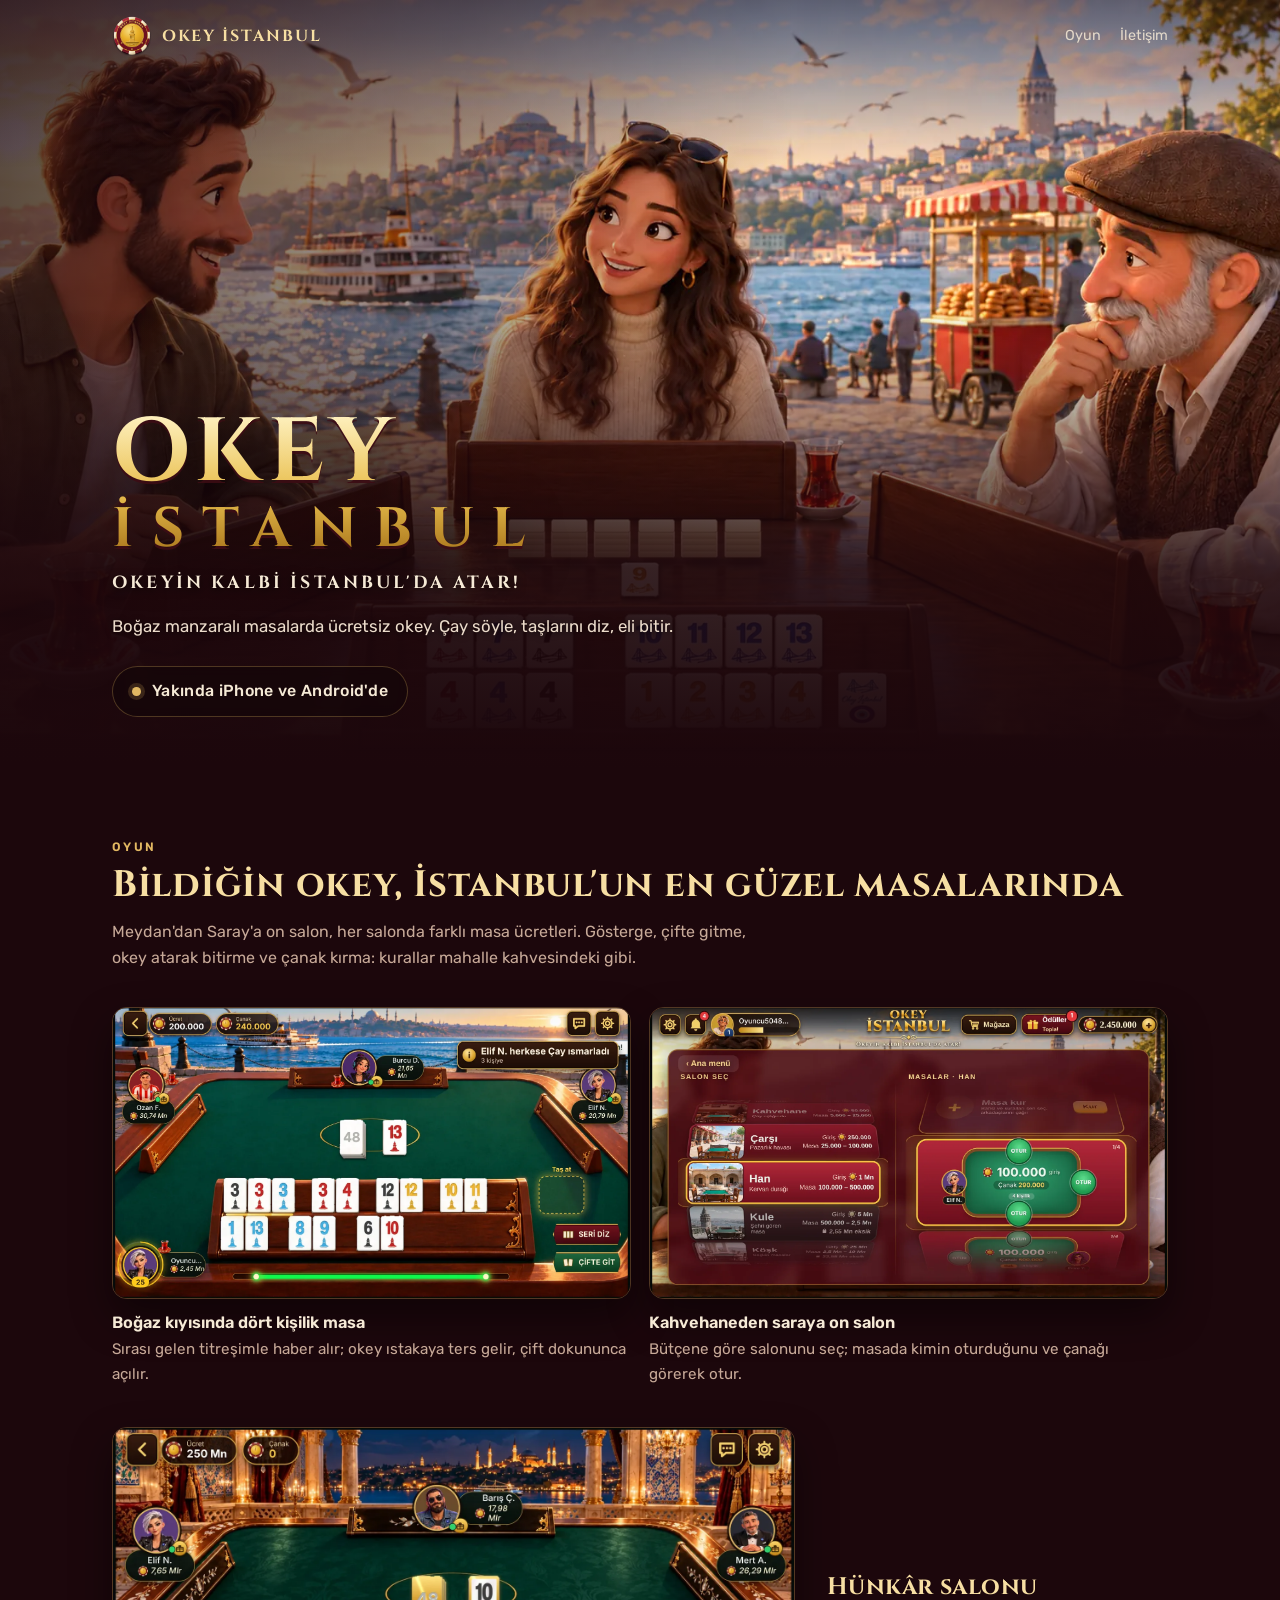
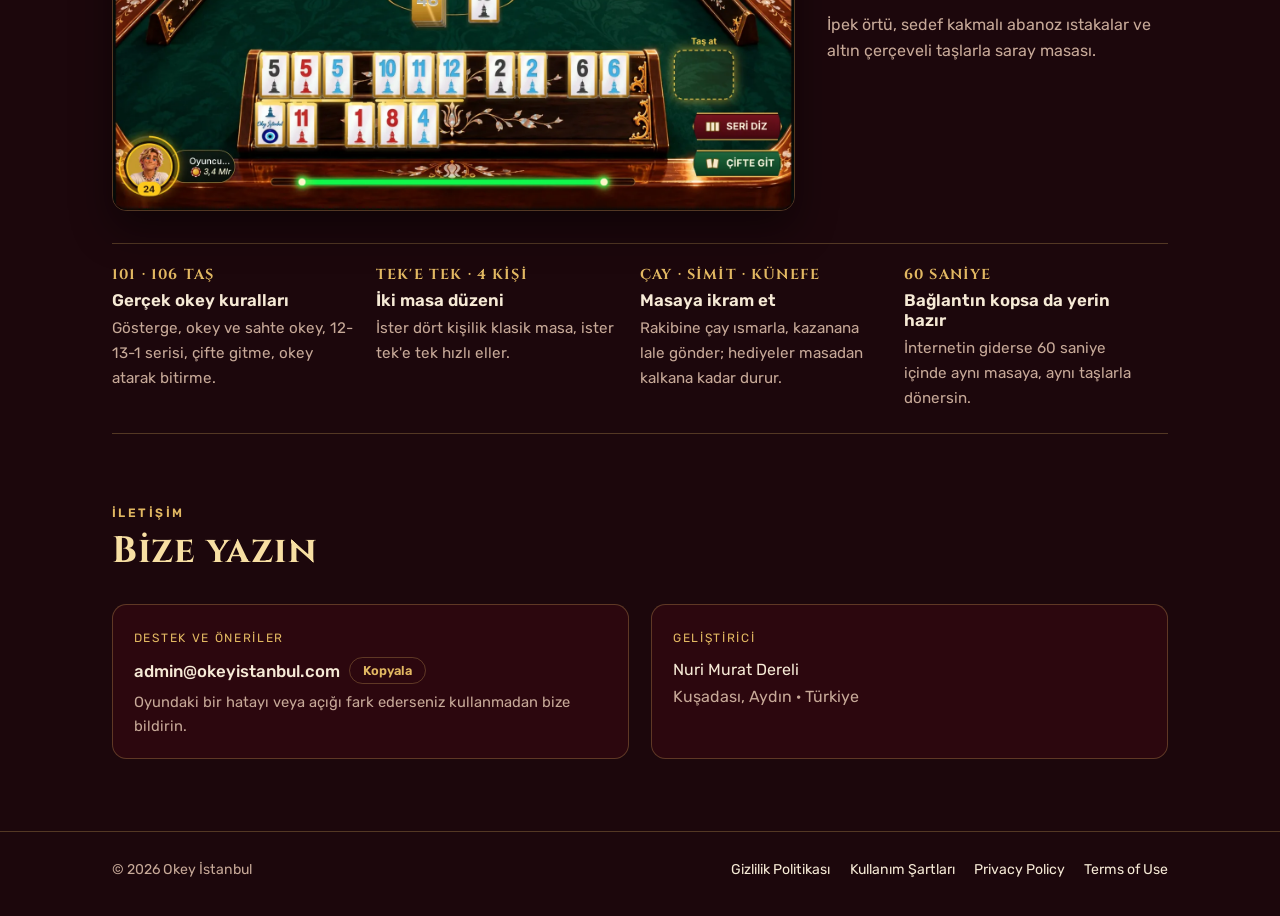
==== index.html @ c0ee8462 "Add files via upload" ====
<!doctype html>
<html lang="tr">
<head>
<meta charset="utf-8">
<meta name="viewport" content="width=device-width, initial-scale=1, viewport-fit=cover">
<title>Okey İstanbul</title>
<meta name="description" content="Okey İstanbul: Boğaz manzaralı masalarda, ücretsiz okey. Yakında iPhone ve Android için App Store ve Google Play'de.">
<meta property="og:title" content="Okey İstanbul">
<meta property="og:description" content="Okeyin kalbi İstanbul'da atar! Boğaz manzaralı masalarda ücretsiz okey.">
<meta property="og:image" content="https://okeyistanbul.com/hero.webp">
<meta property="og:url" content="https://okeyistanbul.com/">
<meta name="theme-color" content="#4a0a16">
<link rel="icon" href="/favicon.png">
<link rel="apple-touch-icon" href="/apple-touch-icon.png">
<link rel="preload" href="/cinzel-latin-700-normal.woff2" as="font" type="font/woff2" crossorigin>
<link rel="stylesheet" href="/fonts.css">
<style>
/* Düzen: tam genişlik sahne fotoğrafı + marka; altında oyundan üç kare, kurallar şeridi, iletişim. Tek tema: gece bordosu */
:root{
  --ink:#1c070c; --bordo:#4a0a16; --bordo2:#6e1426; --gold:#e2b862; --gold-hi:#f7dfa3;
  --cream:#f6ead6; --muted:#c7a998; --line:rgba(226,184,98,.28);
  --display:'Cinzel',Georgia,'Times New Roman',serif;
  --body:'Rubik',system-ui,-apple-system,'Segoe UI',sans-serif;
  color-scheme:dark;
}
*{box-sizing:border-box}
html,body{margin:0}
body{background:var(--ink);color:var(--cream);font:400 1rem/1.65 var(--body);-webkit-font-smoothing:antialiased}
img{max-width:100%;height:auto;display:block}
a{color:var(--gold)}
a:focus-visible,button:focus-visible{outline:2px solid var(--gold-hi);outline-offset:3px}
.wrap{max-width:68rem;margin-inline:auto;padding-inline:16px}

/* üst şerit */
.top{position:absolute;inset:0 0 auto 0;z-index:3;padding-top:env(safe-area-inset-top,0px)}
.top .wrap{display:flex;align-items:center;justify-content:space-between;padding-block:1rem}
.mark{display:flex;align-items:center;gap:.6rem;text-decoration:none;color:var(--gold-hi);font:700 1rem var(--display);letter-spacing:.12em}
.mark img{width:40px;height:40px}
.top nav{display:flex;gap:1.2rem;font-size:.9rem}
.top nav a{color:var(--cream);text-decoration:none;opacity:.85}
.top nav a:hover{opacity:1;color:var(--gold-hi)}

/* sahne */
.hero{position:relative;min-height:min(92vh,48rem);display:grid;align-items:end;overflow:hidden;isolation:isolate}
.hero>img{position:absolute;inset:0;width:100%;height:100%;object-fit:cover;object-position:50% 40%;z-index:-2}
.hero::after{content:"";position:absolute;inset:0;z-index:-1;background:
  linear-gradient(180deg,rgba(28,7,12,.55) 0%,rgba(28,7,12,0) 22%,rgba(28,7,12,0) 40%,rgba(28,7,12,.86) 74%,var(--ink) 100%),
  linear-gradient(90deg,rgba(28,7,12,.72) 0%,rgba(28,7,12,.35) 38%,rgba(28,7,12,0) 62%)}
.hero .wrap{padding-block:0 3.2rem;width:100%}
.brand{font:700 clamp(2.6rem,9vw,5.6rem)/.95 var(--display);letter-spacing:.06em;margin:0;text-wrap:balance;
  background:linear-gradient(180deg,#fff3c4 0%,#e9bf4f 55%,#a8741a 100%);-webkit-background-clip:text;background-clip:text;color:transparent;
  filter:drop-shadow(0 3px 0 rgba(60,12,20,.9)) drop-shadow(0 10px 24px rgba(0,0,0,.6))}
.brand span{display:block;font-size:.62em;letter-spacing:.32em;margin-top:.15em}
.slogan{font:700 clamp(.85rem,2.4vw,1.1rem) var(--display);letter-spacing:.18em;color:var(--cream);margin:.9rem 0 0;text-shadow:0 2px 8px rgba(0,0,0,.8)}
.lede{max-width:36rem;margin:1.1rem 0 0;color:#ecdccb;font-size:1.05rem;text-shadow:0 1px 6px rgba(0,0,0,.8)}
.soon{display:inline-flex;align-items:center;gap:.7rem;margin:1.6rem 0 0;padding:.7rem 1.2rem;border-radius:99px;background:rgba(20,6,9,.72);border:1px solid var(--line);font-weight:500;letter-spacing:.02em;backdrop-filter:blur(6px);-webkit-backdrop-filter:blur(6px)}
.soon .dot{width:.55rem;height:.55rem;border-radius:50%;background:var(--gold);box-shadow:0 0 0 4px rgba(226,184,98,.18)}
.stores{display:flex;flex-wrap:wrap;gap:.7rem;margin-top:1.6rem}
.store{display:flex;align-items:center;gap:.7rem;padding:.65rem 1.1rem .65rem .9rem;border-radius:.8rem;background:rgba(20,6,9,.78);border:1px solid var(--line);color:var(--cream);text-decoration:none;min-width:12rem}
.store svg{width:26px;height:26px;flex:none;fill:var(--cream)}
.store small{display:block;font-size:.72rem;letter-spacing:.08em;text-transform:uppercase;color:var(--gold)}
.store b{display:block;font-weight:600;font-size:1.02rem;line-height:1.2}

/* oyundan kareler */
section{padding-block:4.5rem 0}
.eyebrow{font:600 .76rem var(--body);letter-spacing:.2em;text-transform:uppercase;color:var(--gold);margin:0 0 .6rem}
h2{font:700 clamp(1.6rem,4vw,2.3rem)/1.15 var(--display);margin:0;color:var(--gold-hi);text-wrap:balance;letter-spacing:.02em}
.intro{max-width:40rem;color:var(--muted);margin:.8rem 0 0}
.shots{display:grid;grid-template-columns:repeat(12,1fr);gap:1.1rem;margin-top:2.2rem}
.shot{margin:0;min-width:0}
.shot img{border-radius:.9rem;border:1px solid var(--line);box-shadow:0 18px 40px rgba(0,0,0,.45);aspect-ratio:16/9;object-fit:cover;width:100%}
.shot figcaption{margin-top:.7rem;font-size:.95rem;color:var(--muted)}
.shot figcaption b{display:block;color:var(--cream);font-weight:600;font-size:1.02rem}
.s1,.s2{grid-column:span 6}.s3{grid-column:1 / -1;margin-top:1.4rem}
@media (min-width:52rem){
  .s3{display:grid;grid-template-columns:2fr 1fr;gap:2rem;align-items:center}
  .s3 figcaption{margin:0;font-size:1rem}
  .s3 figcaption b{font:700 1.5rem/1.2 var(--display);color:var(--gold-hi);margin-bottom:.6rem;letter-spacing:.02em}
}
@media (max-width:46rem){.s1,.s2{grid-column:span 12}}

/* özellikler */
.feats{display:grid;grid-template-columns:repeat(auto-fit,minmax(14rem,1fr));gap:0;margin-top:2rem;border-top:1px solid var(--line)}
.feat{padding:1.3rem 1.2rem 1.4rem 0;border-bottom:1px solid var(--line);min-width:0}
.feat h3{margin:0 0 .35rem;font:600 1.05rem var(--body);color:var(--cream)}
.feat p{margin:0;color:var(--muted);font-size:.95rem}
.feat .num{font:700 .9rem var(--display);color:var(--gold);display:block;margin-bottom:.4rem;letter-spacing:.08em}


/* iletişim */
.contact{display:grid;grid-template-columns:repeat(auto-fit,minmax(15rem,1fr));gap:1.4rem;margin-top:2rem}
.card{border:1px solid var(--line);border-radius:.9rem;padding:1.2rem 1.3rem;background:rgba(74,10,22,.35);min-width:0}
.card small{font-size:.75rem;letter-spacing:.14em;text-transform:uppercase;color:var(--gold)}
.card p{margin:.4rem 0 0}
.mail{display:flex;flex-wrap:wrap;align-items:center;gap:.6rem;margin-top:.4rem}
.mail code{font:500 1.05rem var(--body);color:var(--cream);user-select:all;word-break:break-all}
.copy{font:600 .8rem var(--body);background:transparent;color:var(--gold);border:1px solid var(--line);border-radius:99px;padding:.3rem .8rem;cursor:pointer}
.copy:hover{background:rgba(226,184,98,.12)}

footer{margin-top:4.5rem;border-top:1px solid var(--line);padding-bottom:env(safe-area-inset-bottom,0px)}
footer .wrap{display:flex;flex-wrap:wrap;gap:.8rem 2rem;justify-content:space-between;padding-block:1.6rem 2.2rem;font-size:.88rem;color:var(--muted)}
footer nav{display:flex;flex-wrap:wrap;gap:1.2rem}
footer a{color:var(--cream);text-decoration:none}
footer a:hover{color:var(--gold-hi)}
@media (max-width:30rem){.top nav{display:none}}
@media (prefers-reduced-motion:no-preference){
  .hero .wrap>*{animation:rise .9s cubic-bezier(.2,.7,.2,1) both}
  .hero .wrap>*:nth-child(2){animation-delay:.08s}.hero .wrap>*:nth-child(3){animation-delay:.16s}.hero .wrap>*:nth-child(4){animation-delay:.24s}
  @keyframes rise{from{transform:translateY(14px)}}
}
</style>
</head>
<body>

<header class="top">
  <div class="wrap">
    <a class="mark" href="/"><img src="/cip.png" alt="" width="40" height="40">OKEY İSTANBUL</a>
    <nav aria-label="Ana menü"><a href="#oyun">Oyun</a><a href="#iletisim">İletişim</a></nav>
  </div>
</header>

<main>
  <div class="hero">
    <img src="/hero.webp" alt="Boğaz kıyısında bir masada okey oynayan üç arkadaş; arkada vapur, Ayasofya ve Galata Kulesi" width="1600" height="900" fetchpriority="high">
    <div class="wrap">
      <h1 class="brand">OKEY<span>İSTANBUL</span></h1>
      <p class="slogan">OKEYİN KALBİ İSTANBUL'DA ATAR!</p>
      <p class="lede">Boğaz manzaralı masalarda ücretsiz okey. Çay söyle, taşlarını diz, eli bitir.</p>
      <p class="soon"><span class="dot" aria-hidden="true"></span>Yakında iPhone ve Android'de</p>
    </div>
  </div>

  <section id="oyun">
    <div class="wrap">
      <p class="eyebrow">Oyun</p>
      <h2>Bildiğin okey, İstanbul'un en güzel masalarında</h2>
      <p class="intro">Meydan'dan Saray'a on salon, her salonda farklı masa ücretleri. Gösterge, çifte gitme, okey atarak bitirme ve çanak kırma: kurallar mahalle kahvesindeki gibi.</p>
      <div class="shots">
        <figure class="shot s1"><img src="/masa.webp" alt="Oyun masası: ıstakada dizili taşlar, ortada deste ve gösterge, çevrede dört oyuncu" width="1600" height="900" loading="lazy">
          <figcaption><b>Boğaz kıyısında dört kişilik masa</b>Sırası gelen titreşimle haber alır; okey ıstakaya ters gelir, çift dokununca açılır.</figcaption></figure>
        <figure class="shot s2"><img src="/lobi.webp" alt="Salon seçim ekranı: Kahvehane, Çarşı, Han, Kule ve Köşk salonları, giriş ve masa ücretleriyle" width="1600" height="900" loading="lazy">
          <figcaption><b>Kahvehaneden saraya on salon</b>Bütçene göre salonunu seç; masada kimin oturduğunu ve çanağı görerek otur.</figcaption></figure>
        <figure class="shot s3"><img src="/hunkar.webp" alt="Hünkâr salonu: saray odasında ipek örtülü masa, sedef kakmalı ıstakalar ve altın çerçeveli taşlar" width="1600" height="900" loading="lazy">
          <figcaption><b>Hünkâr salonu</b>İpek örtü, sedef kakmalı abanoz ıstakalar ve altın çerçeveli taşlarla saray masası.</figcaption></figure>
      </div>

      <div class="feats">
        <div class="feat"><span class="num">101 · 106 TAŞ</span><h3>Gerçek okey kuralları</h3><p>Gösterge, okey ve sahte okey, 12-13-1 serisi, çifte gitme, okey atarak bitirme.</p></div>
        <div class="feat"><span class="num">TEK'E TEK · 4 KİŞİ</span><h3>İki masa düzeni</h3><p>İster dört kişilik klasik masa, ister tek'e tek hızlı eller.</p></div>
        <div class="feat"><span class="num">ÇAY · SİMİT · KÜNEFE</span><h3>Masaya ikram et</h3><p>Rakibine çay ısmarla, kazanana lale gönder; hediyeler masadan kalkana kadar durur.</p></div>
        <div class="feat"><span class="num">60 SANİYE</span><h3>Bağlantın kopsa da yerin hazır</h3><p>İnternetin giderse 60 saniye içinde aynı masaya, aynı taşlarla dönersin.</p></div>
      </div>
    </div>
  </section>

  <section id="iletisim">
    <div class="wrap">
      <p class="eyebrow">İletişim</p>
      <h2>Bize yazın</h2>
      <div class="contact">
        <div class="card">
          <small>Destek ve öneriler</small>
          <div class="mail"><code id="mail">admin@okeyistanbul.com</code><button class="copy" type="button" id="copy">Kopyala</button></div>
          <p style="color:var(--muted);font-size:.92rem">Oyundaki bir hatayı veya açığı fark ederseniz kullanmadan bize bildirin.</p>
        </div>
        <div class="card">
          <small>Geliştirici</small>
          <p>Nuri Murat Dereli<br><span style="color:var(--muted)">Kuşadası, Aydın · Türkiye</span></p>
        </div>
      </div>
    </div>
  </section>
</main>

<footer>
  <div class="wrap">
    <span>© 2026 Okey İstanbul</span>
    <nav aria-label="Yasal"><a href="/gizlilik">Gizlilik Politikası</a><a href="/sartlar">Kullanım Şartları</a><a href="/gizlilik#en">Privacy Policy</a><a href="/sartlar#en">Terms of Use</a></nav>
  </div>
</footer>

<script>
document.getElementById('copy').addEventListener('click',function(){
  var b=this,t=document.getElementById('mail').textContent;
  function ok(){b.textContent='Kopyalandı';setTimeout(function(){b.textContent='Kopyala'},1800)}
  function sel(){var r=document.createRange();r.selectNodeContents(document.getElementById('mail'));var s=getSelection();s.removeAllRanges();s.addRange(r)}
  try{navigator.clipboard.writeText(t).then(ok,sel)}catch(e){sel()}
});
</script>
</body>
</html>
---- fonts.css ----
/* cinzel-latin-ext-700-normal */
@font-face {
  font-family: 'Cinzel';
  font-style: normal;
  font-display: swap;
  font-weight: 700;
  src: url(/cinzel-latin-ext-700-normal.woff2) format('woff2');
}
/* cinzel-latin-700-normal */
@font-face {
  font-family: 'Cinzel';
  font-style: normal;
  font-display: swap;
  font-weight: 700;
  src: url(/cinzel-latin-700-normal.woff2) format('woff2');
}
/* rubik-latin-ext-400-normal */
@font-face {
  font-family: 'Rubik';
  font-style: normal;
  font-display: swap;
  font-weight: 400;
  src: url(/rubik-latin-ext-400-normal.woff2) format('woff2');
}
/* rubik-latin-400-normal */
@font-face {
  font-family: 'Rubik';
  font-style: normal;
  font-display: swap;
  font-weight: 400;
  src: url(/rubik-latin-400-normal.woff2) format('woff2');
}
/* rubik-latin-ext-500-normal */
@font-face {
  font-family: 'Rubik';
  font-style: normal;
  font-display: swap;
  font-weight: 500;
  src: url(/rubik-latin-ext-500-normal.woff2) format('woff2');
}
/* rubik-latin-500-normal */
@font-face {
  font-family: 'Rubik';
  font-style: normal;
  font-display: swap;
  font-weight: 500;
  src: url(/rubik-latin-500-normal.woff2) format('woff2');
}
/* rubik-latin-ext-600-normal */
@font-face {
  font-family: 'Rubik';
  font-style: normal;
  font-display: swap;
  font-weight: 600;
  src: url(/rubik-latin-ext-600-normal.woff2) format('woff2');
}
/* rubik-latin-600-normal */
@font-face {
  font-family: 'Rubik';
  font-style: normal;
  font-display: swap;
  font-weight: 600;
  src: url(/rubik-latin-600-normal.woff2) format('woff2');
}
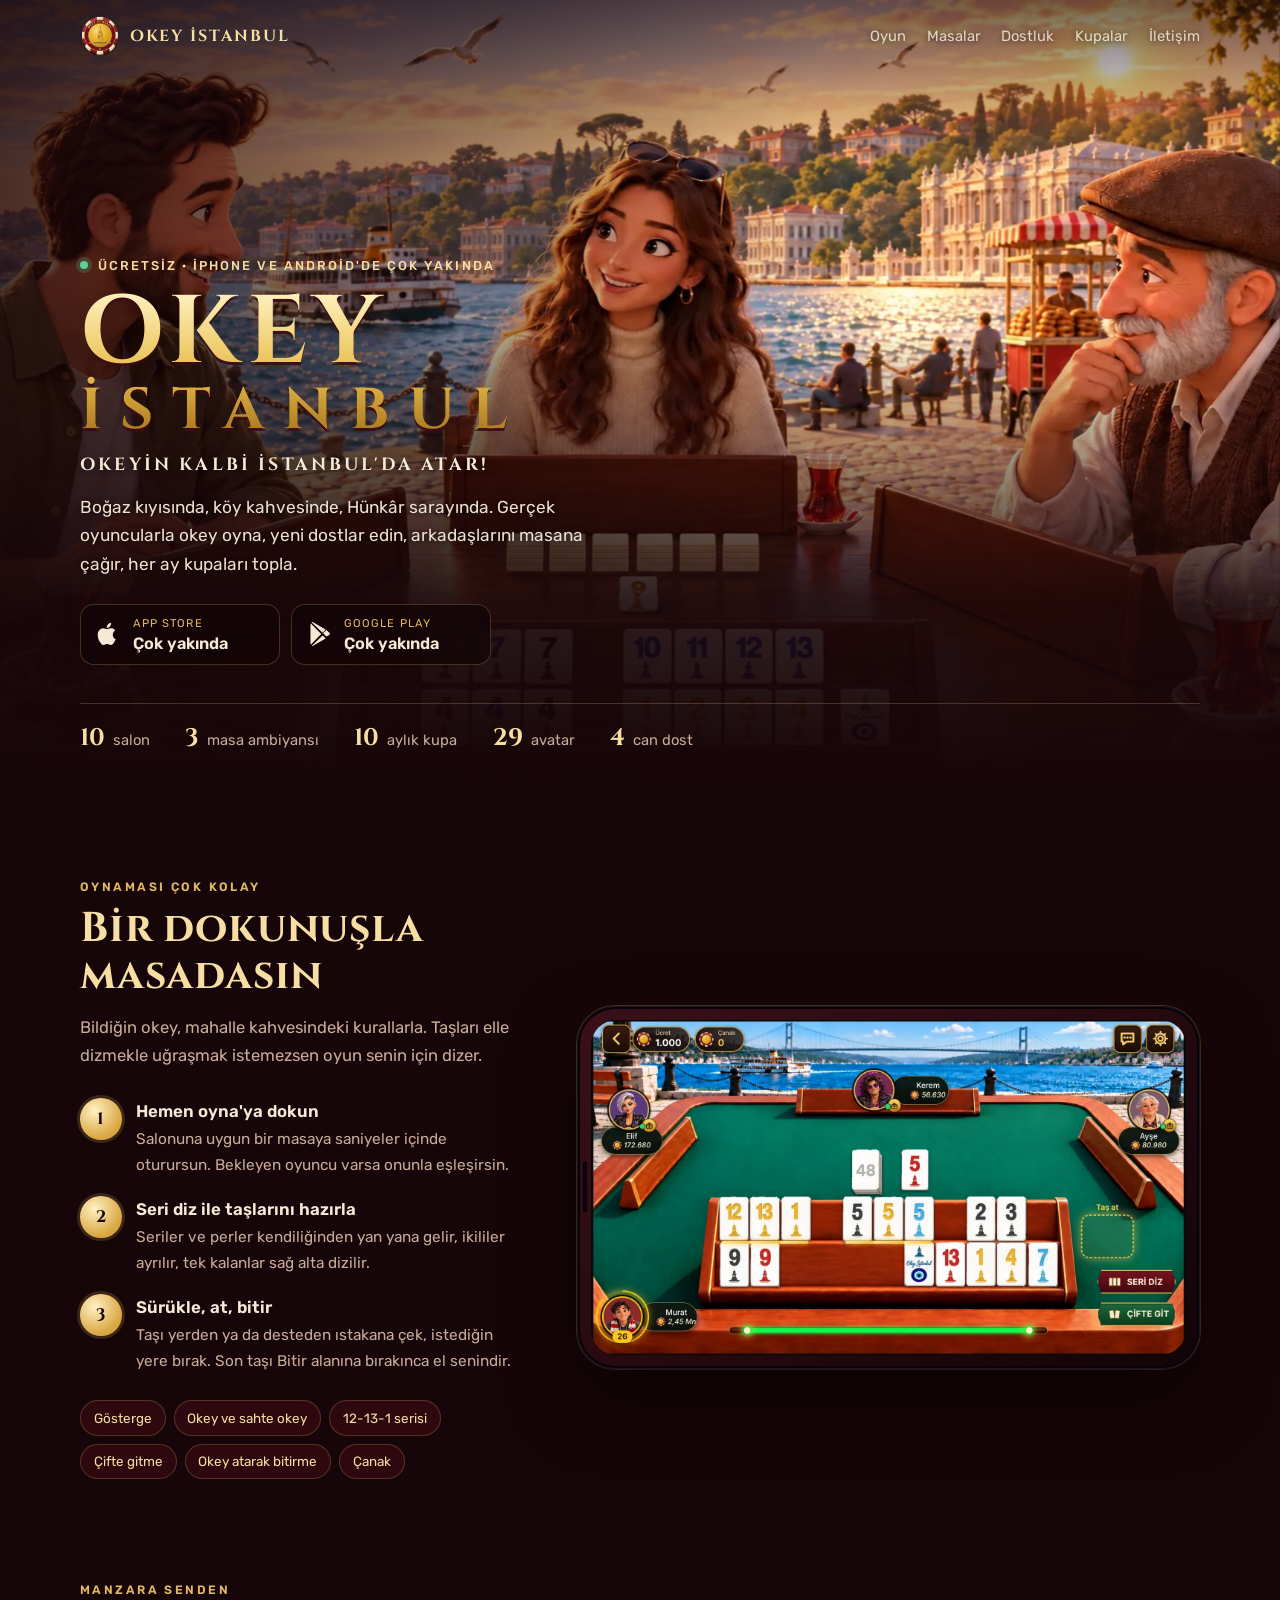
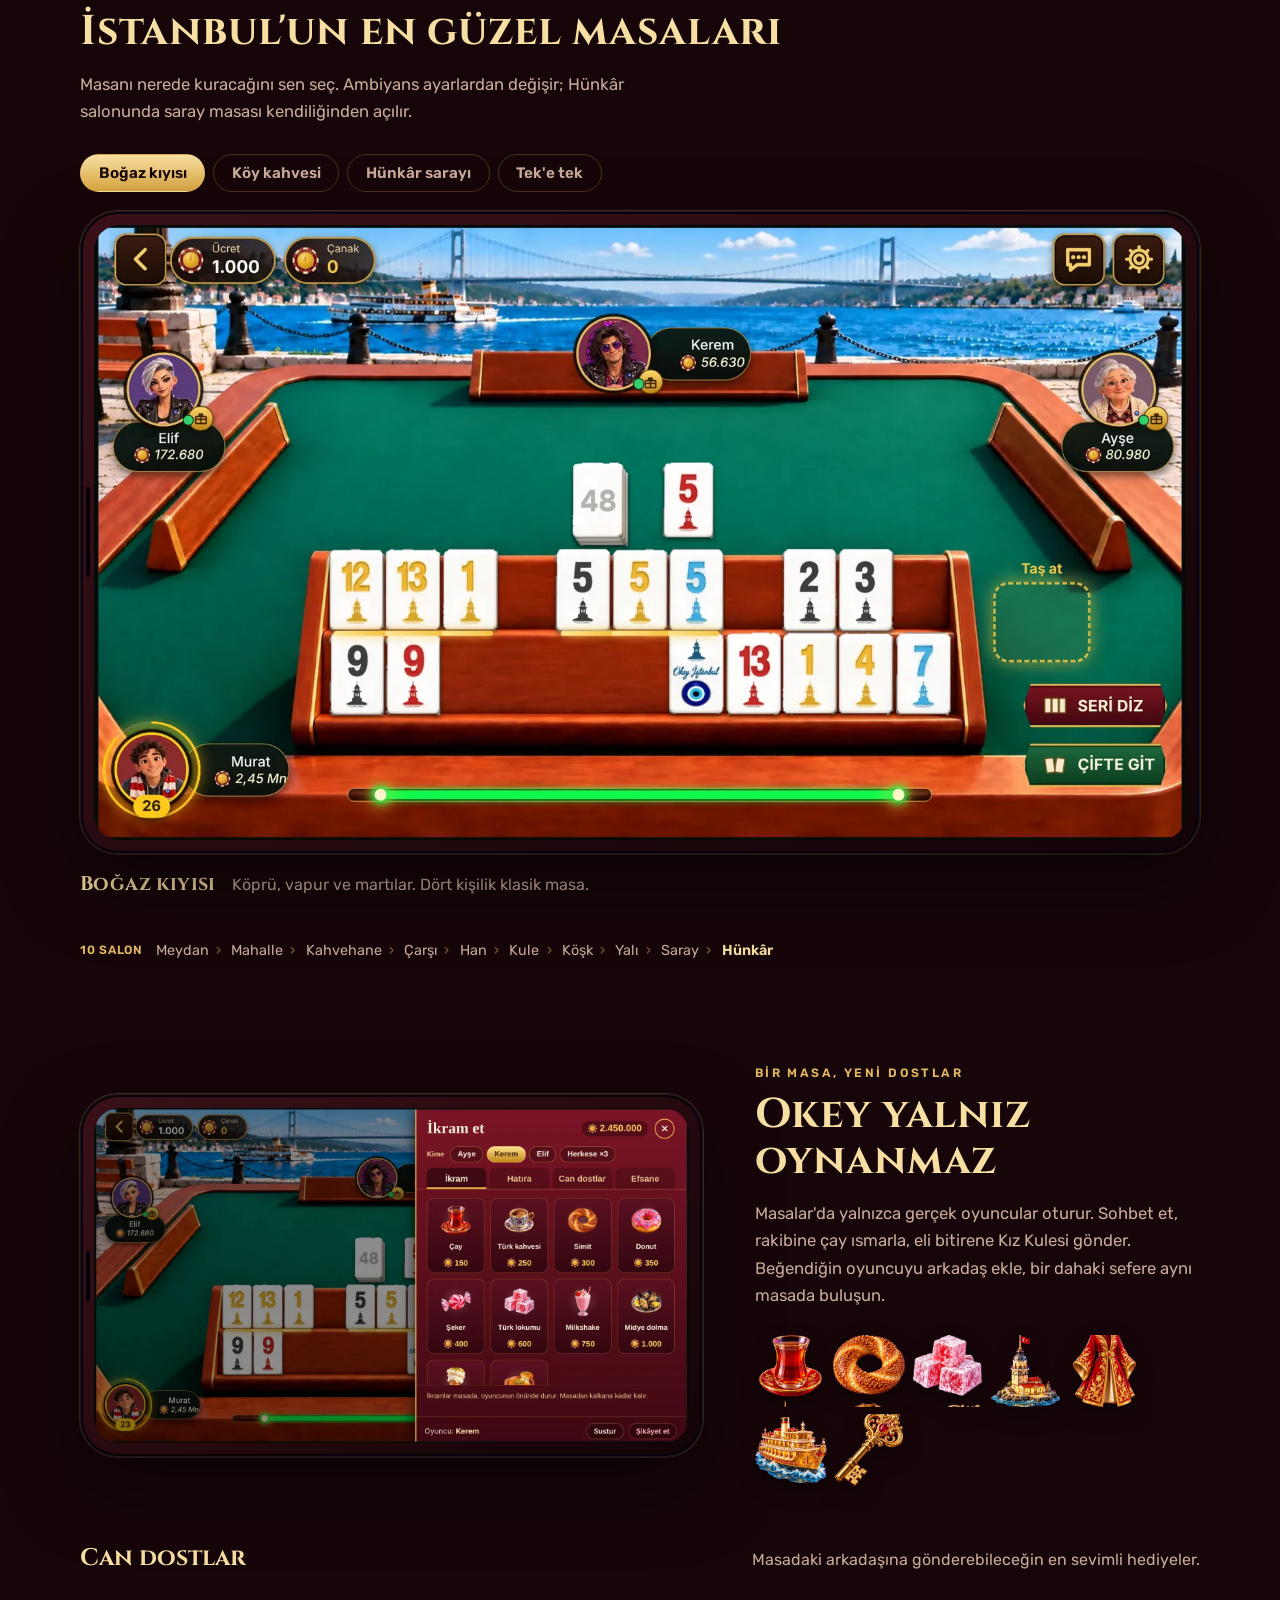
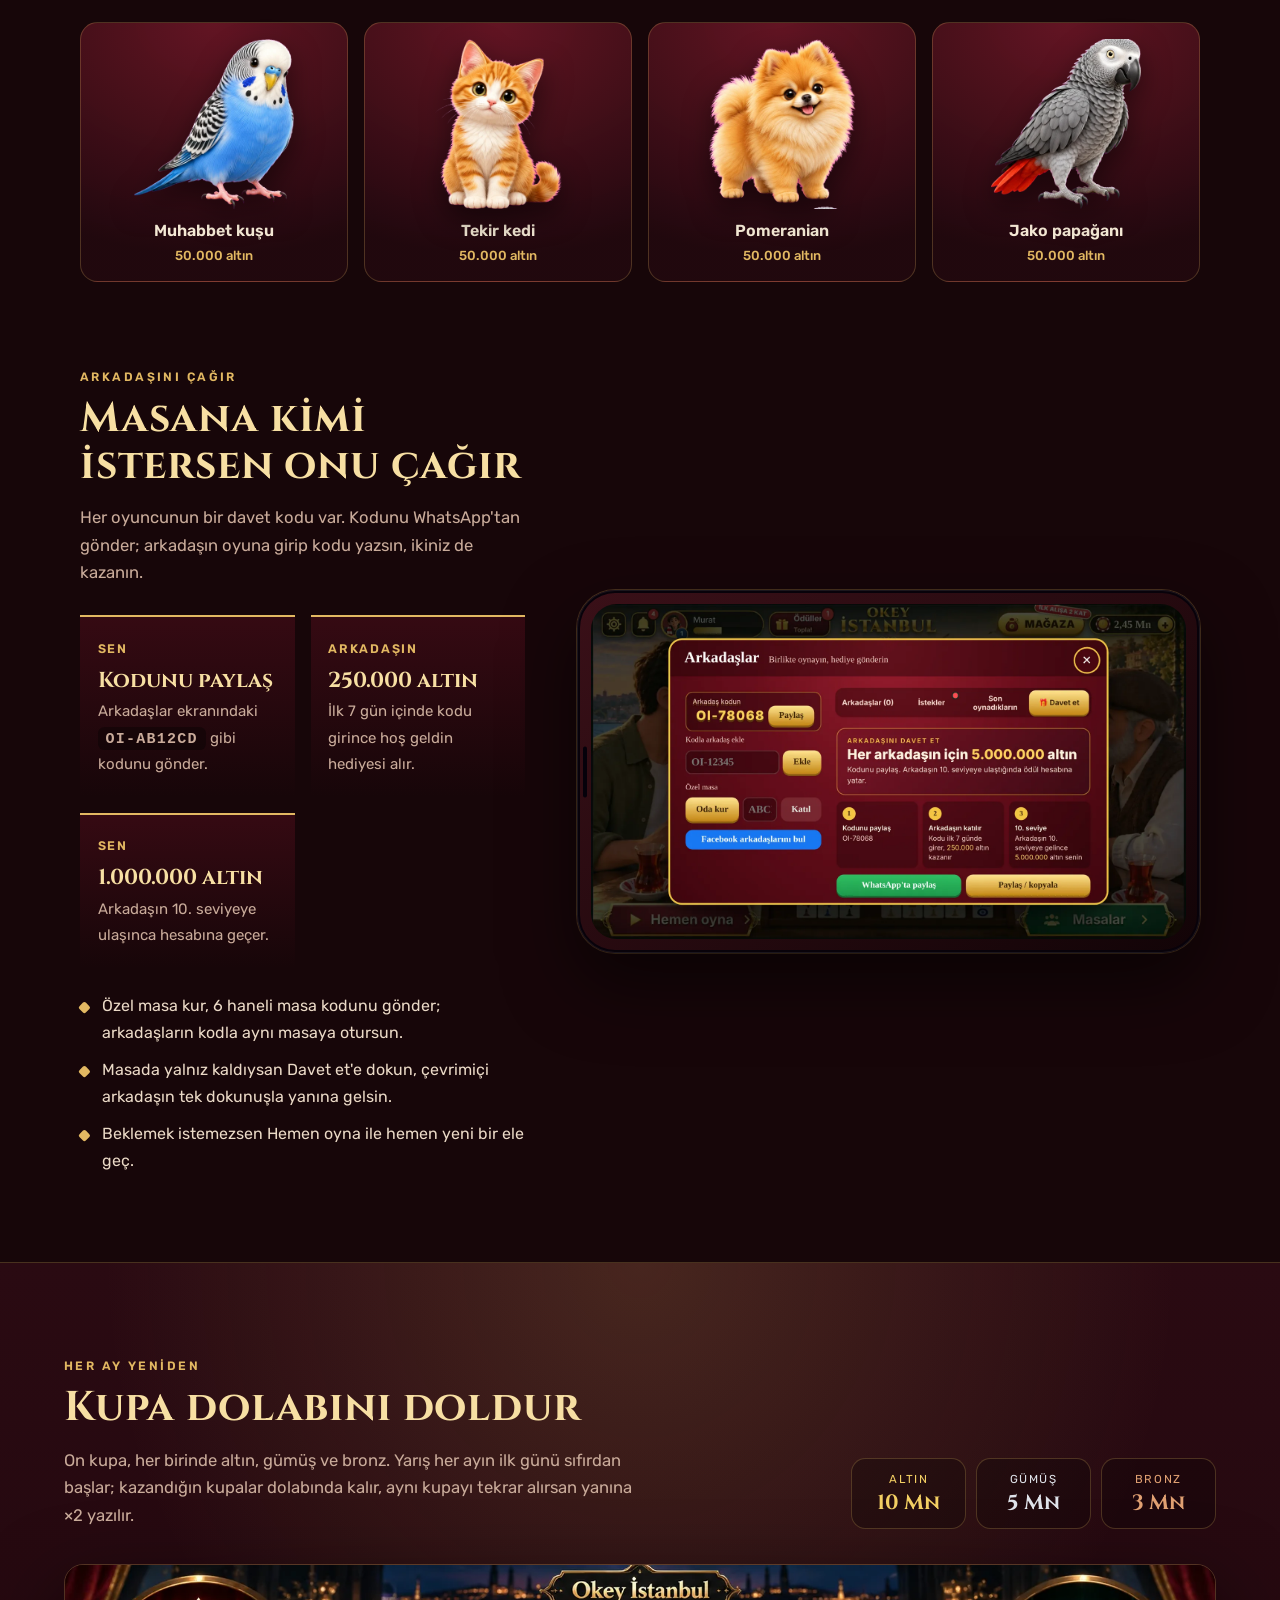
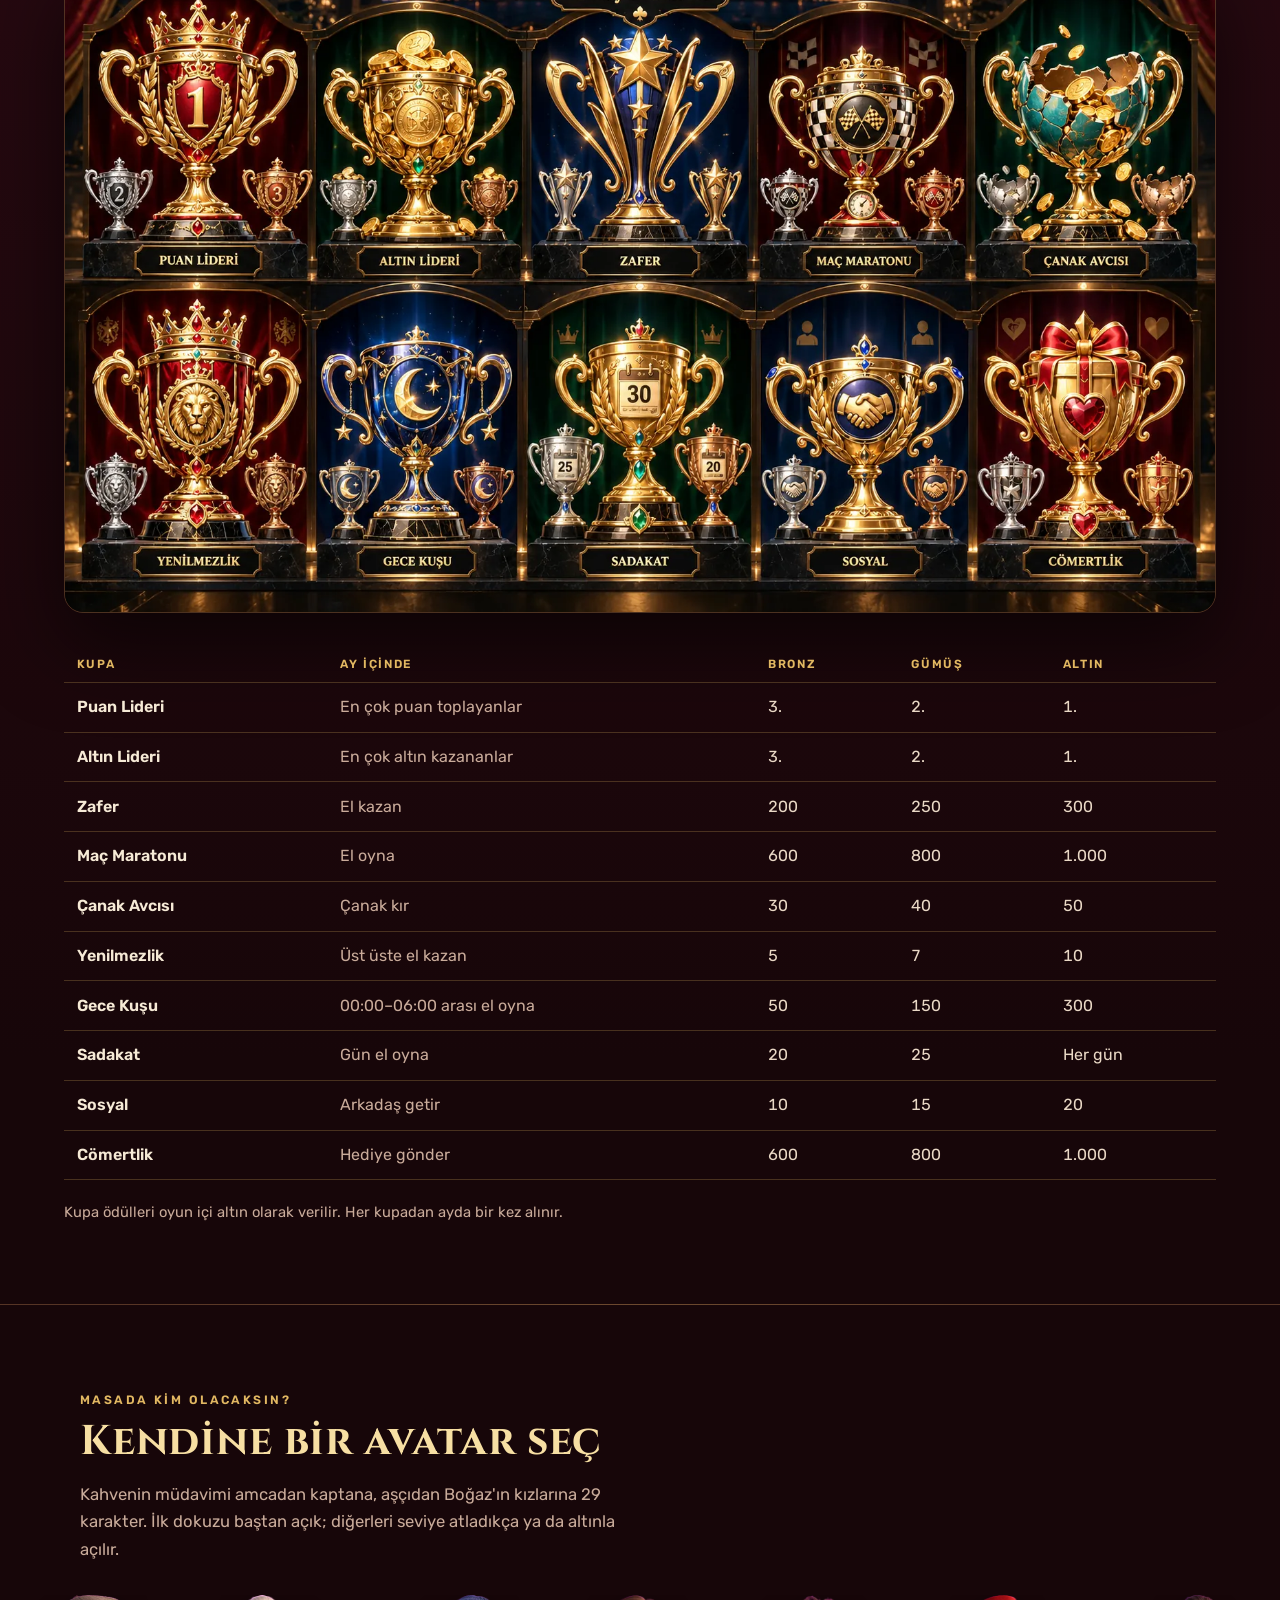
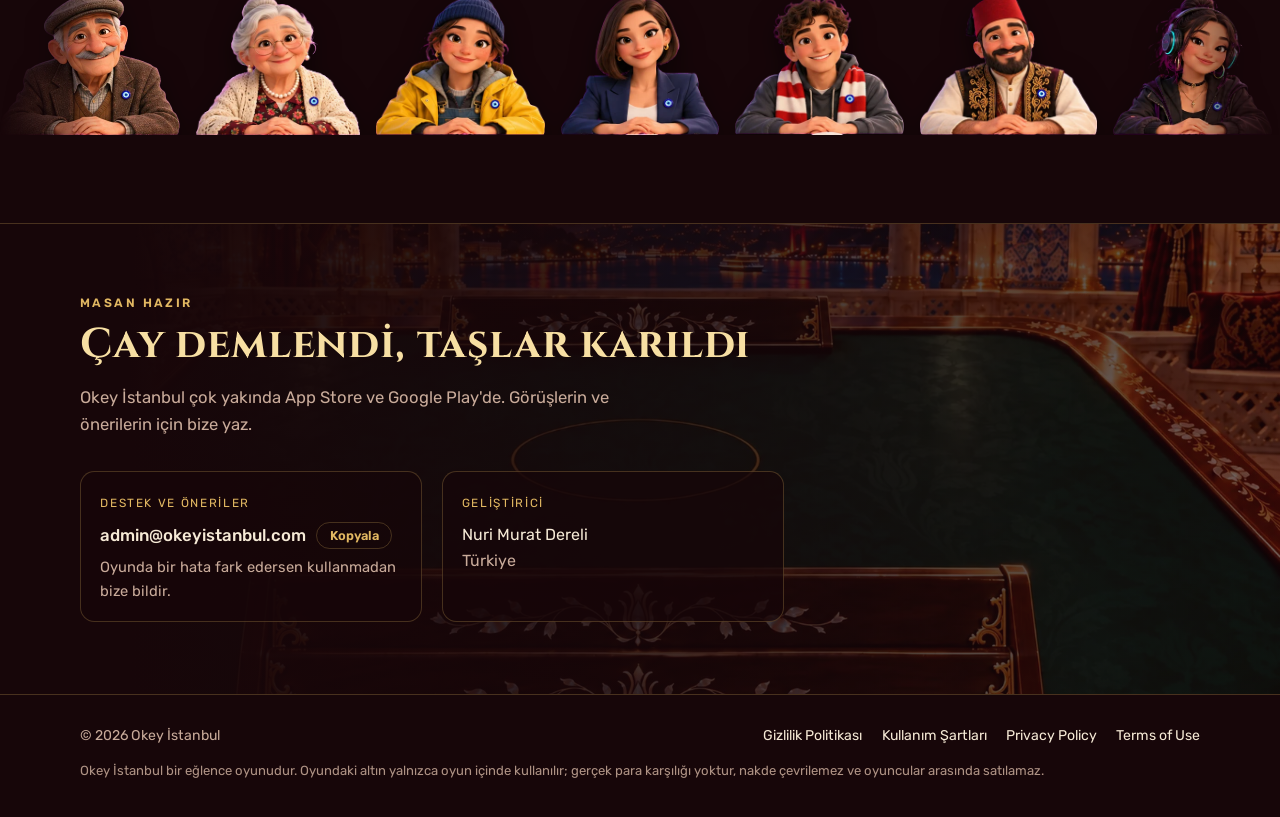
==== commit 1797808f: "Yeni görsel web site Yeni görsel web site" ====
--- a/index.html
+++ b/index.html
@@ -4,110 +4,200 @@
 <meta charset="utf-8">
 <meta name="viewport" content="width=device-width, initial-scale=1, viewport-fit=cover">
 <title>Okey İstanbul</title>
-<meta name="description" content="Okey İstanbul: Boğaz manzaralı masalarda, ücretsiz okey. Yakında iPhone ve Android için App Store ve Google Play'de.">
+<meta name="description" content="Okey İstanbul: Boğaz kıyısında, köy kahvesinde ve Hünkâr sarayında gerçek oyuncularla ücretsiz okey. Yeni dostlar edin, arkadaşlarını masana çağır, her ay kupaları topla.">
 <meta property="og:title" content="Okey İstanbul">
-<meta property="og:description" content="Okeyin kalbi İstanbul'da atar! Boğaz manzaralı masalarda ücretsiz okey.">
-<meta property="og:image" content="https://okeyistanbul.com/hero.webp">
+<meta property="og:description" content="Okeyin kalbi İstanbul'da atar! Gerçek oyuncularla ücretsiz okey, yeni dostlar ve aylık kupa yarışı.">
+<meta property="og:image" content="https://okeyistanbul.com/img/og.jpg">
 <meta property="og:url" content="https://okeyistanbul.com/">
-<meta name="theme-color" content="#4a0a16">
+<meta name="theme-color" content="#170609">
 <link rel="icon" href="/favicon.png">
 <link rel="apple-touch-icon" href="/apple-touch-icon.png">
 <link rel="preload" href="/cinzel-latin-700-normal.woff2" as="font" type="font/woff2" crossorigin>
 <link rel="stylesheet" href="/fonts.css">
 <style>
-/* Düzen: tam genişlik sahne fotoğrafı + marka; altında oyundan üç kare, kurallar şeridi, iletişim. Tek tema: gece bordosu */
+/* Düzen: gece bordosu bir İstanbul akşamı. Tam genişlik sahne, sonra her bölüm bir oyun ekranıyla eşleşen iki sütun; tek cesur öğe: kupa dolabı */
 :root{
-  --ink:#1c070c; --bordo:#4a0a16; --bordo2:#6e1426; --gold:#e2b862; --gold-hi:#f7dfa3;
-  --cream:#f6ead6; --muted:#c7a998; --line:rgba(226,184,98,.28);
+  --night:#170609; --night2:#22090f; --bordo:#5a0f1e; --bordo2:#7d1a2c;
+  --gold:#e2b862; --gold-hi:#f7dfa3; --cream:#f6ead6; --muted:#c9ab9a;
+  --felt:#1d6b51; --line:rgba(226,184,98,.24);
   --display:'Cinzel',Georgia,'Times New Roman',serif;
   --body:'Rubik',system-ui,-apple-system,'Segoe UI',sans-serif;
   color-scheme:dark;
 }
 *{box-sizing:border-box}
 html,body{margin:0}
-body{background:var(--ink);color:var(--cream);font:400 1rem/1.65 var(--body);-webkit-font-smoothing:antialiased}
+html{scroll-behavior:smooth}
+body{background:var(--night);color:var(--cream);font:400 1rem/1.65 var(--body);-webkit-font-smoothing:antialiased;overflow-x:hidden}
 img{max-width:100%;height:auto;display:block}
 a{color:var(--gold)}
 a:focus-visible,button:focus-visible{outline:2px solid var(--gold-hi);outline-offset:3px}
-.wrap{max-width:68rem;margin-inline:auto;padding-inline:16px}
+.wrap{max-width:72rem;margin-inline:auto;padding-left:max(16px,env(safe-area-inset-left,0px));padding-right:max(16px,env(safe-area-inset-right,0px))}
 
 /* üst şerit */
-.top{position:absolute;inset:0 0 auto 0;z-index:3;padding-top:env(safe-area-inset-top,0px)}
-.top .wrap{display:flex;align-items:center;justify-content:space-between;padding-block:1rem}
-.mark{display:flex;align-items:center;gap:.6rem;text-decoration:none;color:var(--gold-hi);font:700 1rem var(--display);letter-spacing:.12em}
+.top{position:absolute;inset:0 0 auto 0;z-index:5;padding-top:env(safe-area-inset-top,0px)}
+.top .wrap{display:flex;align-items:center;justify-content:space-between;gap:1rem;padding-block:1rem}
+.mark{display:flex;align-items:center;gap:.6rem;text-decoration:none;color:var(--gold-hi);font:700 1rem var(--display);letter-spacing:.12em;white-space:nowrap}
 .mark img{width:40px;height:40px}
-.top nav{display:flex;gap:1.2rem;font-size:.9rem}
-.top nav a{color:var(--cream);text-decoration:none;opacity:.85}
+.top nav{display:flex;gap:1.3rem;font-size:.92rem}
+.top nav a{color:var(--cream);text-decoration:none;opacity:.85;text-shadow:0 1px 6px rgba(0,0,0,.7)}
 .top nav a:hover{opacity:1;color:var(--gold-hi)}
 
 /* sahne */
-.hero{position:relative;min-height:min(92vh,48rem);display:grid;align-items:end;overflow:hidden;isolation:isolate}
-.hero>img{position:absolute;inset:0;width:100%;height:100%;object-fit:cover;object-position:50% 40%;z-index:-2}
+.hero{position:relative;min-height:clamp(34rem,88vh,52rem);display:grid;align-items:end;overflow:hidden;isolation:isolate}
+.hero>img{position:absolute;inset:0;width:100%;height:100%;object-fit:cover;object-position:50% 35%;z-index:-2}
 .hero::after{content:"";position:absolute;inset:0;z-index:-1;background:
-  linear-gradient(180deg,rgba(28,7,12,.55) 0%,rgba(28,7,12,0) 22%,rgba(28,7,12,0) 40%,rgba(28,7,12,.86) 74%,var(--ink) 100%),
-  linear-gradient(90deg,rgba(28,7,12,.72) 0%,rgba(28,7,12,.35) 38%,rgba(28,7,12,0) 62%)}
-.hero .wrap{padding-block:0 3.2rem;width:100%}
-.brand{font:700 clamp(2.6rem,9vw,5.6rem)/.95 var(--display);letter-spacing:.06em;margin:0;text-wrap:balance;
+  linear-gradient(180deg,rgba(23,6,9,.6) 0%,rgba(23,6,9,0) 20%,rgba(23,6,9,0) 42%,rgba(23,6,9,.88) 76%,var(--night) 100%),
+  linear-gradient(90deg,rgba(23,6,9,.78) 0%,rgba(23,6,9,.35) 40%,rgba(23,6,9,0) 64%)}
+.hero .wrap{padding-block:7rem 2.4rem;width:100%}
+.kicker{display:inline-flex;align-items:center;gap:.6rem;font:500 .8rem var(--body);letter-spacing:.16em;text-transform:uppercase;color:var(--gold-hi);margin:0 0 1rem}
+.kicker i{width:.5rem;height:.5rem;border-radius:50%;background:#58d39a;box-shadow:0 0 0 4px rgba(88,211,154,.2)}
+.brand{font:700 clamp(2.8rem,9.5vw,6rem)/.92 var(--display);letter-spacing:.06em;margin:0;
   background:linear-gradient(180deg,#fff3c4 0%,#e9bf4f 55%,#a8741a 100%);-webkit-background-clip:text;background-clip:text;color:transparent;
   filter:drop-shadow(0 3px 0 rgba(60,12,20,.9)) drop-shadow(0 10px 24px rgba(0,0,0,.6))}
-.brand span{display:block;font-size:.62em;letter-spacing:.32em;margin-top:.15em}
-.slogan{font:700 clamp(.85rem,2.4vw,1.1rem) var(--display);letter-spacing:.18em;color:var(--cream);margin:.9rem 0 0;text-shadow:0 2px 8px rgba(0,0,0,.8)}
-.lede{max-width:36rem;margin:1.1rem 0 0;color:#ecdccb;font-size:1.05rem;text-shadow:0 1px 6px rgba(0,0,0,.8)}
-.soon{display:inline-flex;align-items:center;gap:.7rem;margin:1.6rem 0 0;padding:.7rem 1.2rem;border-radius:99px;background:rgba(20,6,9,.72);border:1px solid var(--line);font-weight:500;letter-spacing:.02em;backdrop-filter:blur(6px);-webkit-backdrop-filter:blur(6px)}
-.soon .dot{width:.55rem;height:.55rem;border-radius:50%;background:var(--gold);box-shadow:0 0 0 4px rgba(226,184,98,.18)}
+.brand span{display:block;font-size:.6em;letter-spacing:.32em;margin-top:.12em}
+.slogan{font:700 clamp(.85rem,2.4vw,1.1rem) var(--display);letter-spacing:.18em;margin:1rem 0 0;text-shadow:0 2px 8px rgba(0,0,0,.8)}
+.lede{max-width:34rem;margin:1rem 0 0;color:#efe0cf;font-size:1.08rem;text-shadow:0 1px 6px rgba(0,0,0,.85)}
 .stores{display:flex;flex-wrap:wrap;gap:.7rem;margin-top:1.6rem}
-.store{display:flex;align-items:center;gap:.7rem;padding:.65rem 1.1rem .65rem .9rem;border-radius:.8rem;background:rgba(20,6,9,.78);border:1px solid var(--line);color:var(--cream);text-decoration:none;min-width:12rem}
+.store{display:flex;align-items:center;gap:.7rem;padding:.65rem 1.1rem .65rem .9rem;border-radius:.85rem;background:rgba(18,5,8,.8);border:1px solid var(--line);min-width:12.5rem;backdrop-filter:blur(6px);-webkit-backdrop-filter:blur(6px)}
 .store svg{width:26px;height:26px;flex:none;fill:var(--cream)}
-.store small{display:block;font-size:.72rem;letter-spacing:.08em;text-transform:uppercase;color:var(--gold)}
+.store small{display:block;font-size:.7rem;letter-spacing:.1em;text-transform:uppercase;color:var(--gold)}
 .store b{display:block;font-weight:600;font-size:1.02rem;line-height:1.2}
-
-/* oyundan kareler */
-section{padding-block:4.5rem 0}
-.eyebrow{font:600 .76rem var(--body);letter-spacing:.2em;text-transform:uppercase;color:var(--gold);margin:0 0 .6rem}
-h2{font:700 clamp(1.6rem,4vw,2.3rem)/1.15 var(--display);margin:0;color:var(--gold-hi);text-wrap:balance;letter-spacing:.02em}
-.intro{max-width:40rem;color:var(--muted);margin:.8rem 0 0}
-.shots{display:grid;grid-template-columns:repeat(12,1fr);gap:1.1rem;margin-top:2.2rem}
-.shot{margin:0;min-width:0}
-.shot img{border-radius:.9rem;border:1px solid var(--line);box-shadow:0 18px 40px rgba(0,0,0,.45);aspect-ratio:16/9;object-fit:cover;width:100%}
-.shot figcaption{margin-top:.7rem;font-size:.95rem;color:var(--muted)}
-.shot figcaption b{display:block;color:var(--cream);font-weight:600;font-size:1.02rem}
-.s1,.s2{grid-column:span 6}.s3{grid-column:1 / -1;margin-top:1.4rem}
-@media (min-width:52rem){
-  .s3{display:grid;grid-template-columns:2fr 1fr;gap:2rem;align-items:center}
-  .s3 figcaption{margin:0;font-size:1rem}
-  .s3 figcaption b{font:700 1.5rem/1.2 var(--display);color:var(--gold-hi);margin-bottom:.6rem;letter-spacing:.02em}
-}
-@media (max-width:46rem){.s1,.s2{grid-column:span 12}}
-
-/* özellikler */
-.feats{display:grid;grid-template-columns:repeat(auto-fit,minmax(14rem,1fr));gap:0;margin-top:2rem;border-top:1px solid var(--line)}
-.feat{padding:1.3rem 1.2rem 1.4rem 0;border-bottom:1px solid var(--line);min-width:0}
-.feat h3{margin:0 0 .35rem;font:600 1.05rem var(--body);color:var(--cream)}
-.feat p{margin:0;color:var(--muted);font-size:.95rem}
-.feat .num{font:700 .9rem var(--display);color:var(--gold);display:block;margin-bottom:.4rem;letter-spacing:.08em}
-
-
-/* iletişim */
-.contact{display:grid;grid-template-columns:repeat(auto-fit,minmax(15rem,1fr));gap:1.4rem;margin-top:2rem}
-.card{border:1px solid var(--line);border-radius:.9rem;padding:1.2rem 1.3rem;background:rgba(74,10,22,.35);min-width:0}
-.card small{font-size:.75rem;letter-spacing:.14em;text-transform:uppercase;color:var(--gold)}
+.facts{display:flex;flex-wrap:wrap;gap:.6rem 2.2rem;margin:2.4rem 0 0;padding:1.1rem 0 0;border-top:1px solid var(--line);list-style:none}
+.facts li{display:flex;align-items:baseline;gap:.5rem;color:var(--muted);font-size:.92rem}
+.facts b{font:700 1.5rem var(--display);color:var(--gold-hi);font-variant-numeric:tabular-nums}
+
+/* bölümler */
+section{padding-block:5.5rem 0}
+.eyebrow{font:600 .76rem var(--body);letter-spacing:.2em;text-transform:uppercase;color:var(--gold);margin:0 0 .7rem}
+h2{font:700 clamp(1.7rem,4.2vw,2.6rem)/1.12 var(--display);margin:0;color:var(--gold-hi);text-wrap:balance;letter-spacing:.02em}
+h3{text-wrap:balance}
+.intro{max-width:36rem;color:var(--muted);margin:1rem 0 0;font-size:1.04rem}
+.split{display:grid;grid-template-columns:minmax(0,5fr) minmax(0,7fr);gap:clamp(1.6rem,4vw,3.5rem);align-items:center}
+.split.rev{grid-template-columns:minmax(0,7fr) minmax(0,5fr)}
+.split.rev>.txt{order:2}
+.split>*{min-width:0}
+
+/* telefon çerçevesi (yatay) */
+.phone{position:relative;margin:0;padding:clamp(8px,1.2vw,14px);border-radius:clamp(22px,3vw,38px);background:linear-gradient(145deg,#3a1018,#120407);
+  box-shadow:inset 0 0 0 1px rgba(255,255,255,.08),inset 0 0 0 3px #08020a,0 30px 70px rgba(0,0,0,.55),0 0 0 1px var(--line)}
+.phone img{border-radius:clamp(14px,2vw,26px);aspect-ratio:16/9;object-fit:cover;width:100%}
+.phone::before{content:"";position:absolute;left:clamp(3px,.5vw,6px);top:50%;width:4px;height:14%;transform:translateY(-50%);border-radius:4px;background:#05010a}
+
+/* adımlar */
+.steps{list-style:none;margin:1.8rem 0 0;padding:0;display:grid;gap:1.1rem;counter-reset:s}
+.steps li{display:grid;grid-template-columns:2.6rem 1fr;gap:.9rem;align-items:start;counter-increment:s}
+.steps li::before{content:counter(s);display:grid;place-items:center;width:2.6rem;height:2.6rem;border-radius:50%;font:700 1.05rem var(--display);color:var(--night);background:radial-gradient(circle at 35% 30%,#fff1c2,#d9a640 70%);box-shadow:0 0 0 3px rgba(226,184,98,.18)}
+.steps b{display:block;font-weight:600;font-size:1.05rem;color:var(--cream)}
+.steps span{color:var(--muted);font-size:.96rem}
+.chips{display:flex;flex-wrap:wrap;gap:.5rem;margin-top:1.6rem;padding:0;list-style:none}
+.chips li{padding:.35rem .8rem;border-radius:99px;border:1px solid var(--line);font-size:.84rem;color:var(--gold-hi);background:rgba(90,15,30,.35)}
+
+/* masalar */
+.tabs{display:flex;flex-wrap:wrap;gap:.5rem;margin:1.8rem 0 1.2rem}
+.tab{font:600 .95rem var(--body);color:var(--muted);background:transparent;border:1px solid var(--line);border-radius:99px;padding:.55rem 1.1rem;cursor:pointer}
+.tab:hover{color:var(--cream)}
+.tab[aria-selected="true"]{color:var(--night);background:linear-gradient(#f7dfa3,#d9a640);border-color:transparent}
+.stage{display:grid}
+.stage>figure{grid-area:1/1;margin:0;transition:opacity .45s ease}
+.stage>figure[hidden]{display:block!important;opacity:0;pointer-events:none;visibility:hidden}
+.stage figcaption{margin-top:1rem;display:grid;grid-template-columns:auto 1fr;gap:.2rem 1rem;align-items:baseline}
+.stage figcaption b{font:700 1.25rem var(--display);color:var(--gold-hi);letter-spacing:.02em}
+.stage figcaption span{color:var(--muted)}
+.ladder{margin-top:2.6rem;display:flex;flex-wrap:wrap;align-items:center;gap:.3rem .2rem;font-size:.9rem;color:var(--muted)}
+.ladder strong{font-weight:600;color:var(--gold);margin-right:.6rem;letter-spacing:.06em;text-transform:uppercase;font-size:.75rem}
+.ladder span{white-space:nowrap}
+.ladder span:not(:last-child)::after{content:"›";margin:0 .45rem;color:rgba(226,184,98,.5)}
+.ladder span:last-child{color:var(--gold-hi);font-weight:600}
+
+/* dostluk */
+.treats{display:flex;flex-wrap:wrap;gap:.4rem;margin-top:1.6rem}
+.treats img{width:clamp(52px,7vw,72px);height:clamp(52px,7vw,72px);object-fit:contain;filter:drop-shadow(0 8px 10px rgba(0,0,0,.45))}
+.pets{display:grid;grid-template-columns:repeat(4,minmax(0,1fr));gap:1rem;margin-top:3rem}
+.pet{position:relative;margin:0;padding:1rem .8rem .9rem;border-radius:1.1rem;background:radial-gradient(120% 90% at 50% 0%,rgba(125,26,44,.75),rgba(34,9,15,.9));border:1px solid var(--line);text-align:center}
+.pet img{height:clamp(110px,14vw,170px);width:auto;margin:0 auto;object-fit:contain;filter:drop-shadow(0 12px 14px rgba(0,0,0,.5))}
+.pet figcaption{margin-top:.6rem;font-weight:600}
+.pet figcaption small{display:block;color:var(--gold);font-weight:500;font-size:.82rem}
+.petsHead{display:flex;flex-wrap:wrap;align-items:baseline;justify-content:space-between;gap:.4rem 1rem;margin-top:3.5rem}
+.petsHead h3{margin:0;font:700 1.5rem var(--display);color:var(--gold-hi)}
+.petsHead p{margin:0;color:var(--muted)}
+
+/* davet */
+.invite{display:grid;grid-template-columns:repeat(auto-fit,minmax(10.5rem,1fr));gap:1rem;margin-top:1.8rem;list-style:none;padding:0}
+.invite li{padding:1.1rem 1.1rem 1.2rem;border-top:2px solid var(--gold);background:linear-gradient(180deg,rgba(90,15,30,.45),rgba(90,15,30,0));min-width:0}
+.invite small{font:700 .78rem var(--body);letter-spacing:.14em;text-transform:uppercase;color:var(--gold)}
+.invite b{display:block;font:700 1.35rem var(--display);color:var(--gold-hi);margin:.3rem 0 .2rem;font-variant-numeric:tabular-nums}
+.invite span{color:var(--muted);font-size:.94rem}
+.code{display:inline-block;white-space:nowrap;font:600 1rem ui-monospace,Menlo,Consolas,monospace;letter-spacing:.08em;padding:.15rem .5rem;border-radius:.4rem;background:rgba(0,0,0,.35);color:var(--gold-hi)}
+.notes{margin:1.6rem 0 0;padding:0;list-style:none;display:grid;gap:.7rem}
+.notes li{padding-left:1.4rem;position:relative;color:#ead9c6}
+.notes li::before{content:"";position:absolute;left:0;top:.62em;width:.55rem;height:.55rem;border-radius:2px;transform:rotate(45deg);background:var(--gold)}
+
+/* kupa dolabı */
+.cabinet{padding-block:6rem 5rem;margin-top:5.5rem;background:
+  radial-gradient(60% 50% at 50% 0%,rgba(226,184,98,.16),rgba(226,184,98,0) 70%),
+  linear-gradient(180deg,#2a0a12,#170609 85%);border-block:1px solid var(--line)}
+.cabinet section{padding:0}
+.cabHead{display:grid;grid-template-columns:minmax(0,1fr) auto;gap:1rem 2rem;align-items:end}
+.prizes{display:flex;gap:.6rem;flex-wrap:wrap}
+.prize{min-width:7.2rem;text-align:center;padding:.7rem .8rem;border-radius:.9rem;border:1px solid var(--line);background:rgba(0,0,0,.25)}
+.prize small{display:block;font-size:.72rem;letter-spacing:.14em;text-transform:uppercase}
+.prize b{display:block;font:700 1.3rem var(--display);font-variant-numeric:tabular-nums}
+.prize.g small,.prize.g b{color:#f3cf63}.prize.s small,.prize.s b{color:#dfe3ea}.prize.b small,.prize.b b{color:#e0a072}
+.cabImg{margin:2.2rem 0 0;border-radius:1.2rem;overflow:hidden;border:1px solid var(--line);box-shadow:0 30px 80px rgba(0,0,0,.6)}
+.cabImg img{width:100%}
+.tro{width:100%;border-collapse:collapse;margin-top:2rem;font-variant-numeric:tabular-nums}
+.troWrap{overflow-x:auto}
+.tro th,.tro td{text-align:left;padding:.7rem .8rem;border-bottom:1px solid var(--line);vertical-align:top}
+.tro th{font:600 .74rem var(--body);letter-spacing:.14em;text-transform:uppercase;color:var(--gold)}
+.tro td:first-child{font-weight:600;color:var(--cream);white-space:nowrap}
+.tro td{color:var(--muted)}
+.tro td.n{white-space:nowrap;color:#ead9c6}
+.cabNote{margin:1.2rem 0 0;color:var(--muted);font-size:.92rem}
+
+/* avatarlar */
+.crowd{margin-top:2rem;overflow:hidden;-webkit-mask-image:linear-gradient(90deg,transparent,#000 8%,#000 92%,transparent);mask-image:linear-gradient(90deg,transparent,#000 8%,#000 92%,transparent)}
+.crowd .row{display:flex;gap:1rem;width:max-content;animation:drift 60s linear infinite}
+.crowd img{height:clamp(96px,12vw,140px);width:auto;flex:none;filter:drop-shadow(0 10px 12px rgba(0,0,0,.5))}
+@keyframes drift{to{transform:translateX(-50%)}}
+
+/* son çağrı + iletişim */
+.final{margin-top:5.5rem;position:relative;overflow:hidden;isolation:isolate;border-block:1px solid var(--line)}
+.final>img{position:absolute;inset:0;width:100%;height:100%;object-fit:cover;object-position:50% 30%;z-index:-2;opacity:.6}
+.final::after{content:"";position:absolute;inset:0;z-index:-1;background:linear-gradient(90deg,var(--night) 10%,rgba(23,6,9,.7) 55%,rgba(23,6,9,.35))}
+.final .wrap{padding-block:4.5rem}
+.contact{display:grid;grid-template-columns:repeat(auto-fit,minmax(15rem,1fr));gap:1.2rem;margin-top:2rem;max-width:44rem}
+.card{border:1px solid var(--line);border-radius:.9rem;padding:1.1rem 1.2rem;background:rgba(23,6,9,.72);min-width:0}
+.card small{font-size:.74rem;letter-spacing:.14em;text-transform:uppercase;color:var(--gold)}
 .card p{margin:.4rem 0 0}
 .mail{display:flex;flex-wrap:wrap;align-items:center;gap:.6rem;margin-top:.4rem}
 .mail code{font:500 1.05rem var(--body);color:var(--cream);user-select:all;word-break:break-all}
 .copy{font:600 .8rem var(--body);background:transparent;color:var(--gold);border:1px solid var(--line);border-radius:99px;padding:.3rem .8rem;cursor:pointer}
 .copy:hover{background:rgba(226,184,98,.12)}
 
-footer{margin-top:4.5rem;border-top:1px solid var(--line);padding-bottom:env(safe-area-inset-bottom,0px)}
-footer .wrap{display:flex;flex-wrap:wrap;gap:.8rem 2rem;justify-content:space-between;padding-block:1.6rem 2.2rem;font-size:.88rem;color:var(--muted)}
+footer .wrap{display:flex;flex-wrap:wrap;gap:.8rem 2rem;justify-content:space-between;padding-block:1.8rem calc(2.2rem + env(safe-area-inset-bottom,0px));font-size:.88rem;color:var(--muted)}
 footer nav{display:flex;flex-wrap:wrap;gap:1.2rem}
 footer a{color:var(--cream);text-decoration:none}
 footer a:hover{color:var(--gold-hi)}
-@media (max-width:30rem){.top nav{display:none}}
+footer p{margin:0;flex-basis:100%;font-size:.82rem;opacity:.85}
+
+@media (max-width:56rem){
+  .split,.split.rev{grid-template-columns:1fr}
+  .split.rev>.txt{order:0}
+  .cabHead{grid-template-columns:1fr}
+  .pets{grid-template-columns:repeat(2,minmax(0,1fr))}
+  .top nav{display:none}
+}
 @media (prefers-reduced-motion:no-preference){
+  .hero>img{animation:slowzoom 26s ease-out both}
+  @keyframes slowzoom{from{transform:scale(1.08)}}
   .hero .wrap>*{animation:rise .9s cubic-bezier(.2,.7,.2,1) both}
-  .hero .wrap>*:nth-child(2){animation-delay:.08s}.hero .wrap>*:nth-child(3){animation-delay:.16s}.hero .wrap>*:nth-child(4){animation-delay:.24s}
+  .hero .wrap>*:nth-child(2){animation-delay:.06s}.hero .wrap>*:nth-child(3){animation-delay:.12s}.hero .wrap>*:nth-child(4){animation-delay:.18s}.hero .wrap>*:nth-child(5){animation-delay:.24s}.hero .wrap>*:nth-child(6){animation-delay:.3s}
   @keyframes rise{from{transform:translateY(14px)}}
+  .treats img{animation:bob 4.5s ease-in-out infinite}
+  .treats img:nth-child(2n){animation-delay:-1.4s}.treats img:nth-child(3n){animation-delay:-2.6s}
+  @keyframes bob{50%{transform:translateY(-6px) rotate(-2deg)}}
 }
+@media (prefers-reduced-motion:reduce){.crowd .row{animation:none}html{scroll-behavior:auto}}
 </style>
 </head>
 <body>
@@ -115,77 +205,217 @@
 <header class="top">
   <div class="wrap">
     <a class="mark" href="/"><img src="/cip.png" alt="" width="40" height="40">OKEY İSTANBUL</a>
-    <nav aria-label="Ana menü"><a href="#oyun">Oyun</a><a href="#iletisim">İletişim</a></nav>
+    <nav aria-label="Ana menü"><a href="#oyun">Oyun</a><a href="#masalar">Masalar</a><a href="#dostluk">Dostluk</a><a href="#kupalar">Kupalar</a><a href="#iletisim">İletişim</a></nav>
   </div>
 </header>
 
 <main>
   <div class="hero">
-    <img src="/hero.webp" alt="Boğaz kıyısında bir masada okey oynayan üç arkadaş; arkada vapur, Ayasofya ve Galata Kulesi" width="1600" height="900" fetchpriority="high">
+    <img src="img/hero.webp" alt="Boğaz kıyısında bir masada okey oynayan üç arkadaş; arkada vapur, simitçi ve İstanbul siluet" width="1672" height="941" fetchpriority="high">
     <div class="wrap">
+      <p class="kicker"><i aria-hidden="true"></i>Ücretsiz · iPhone ve Android'de çok yakında</p>
       <h1 class="brand">OKEY<span>İSTANBUL</span></h1>
       <p class="slogan">OKEYİN KALBİ İSTANBUL'DA ATAR!</p>
-      <p class="lede">Boğaz manzaralı masalarda ücretsiz okey. Çay söyle, taşlarını diz, eli bitir.</p>
-      <p class="soon"><span class="dot" aria-hidden="true"></span>Yakında iPhone ve Android'de</p>
+      <p class="lede">Boğaz kıyısında, köy kahvesinde, Hünkâr sarayında. Gerçek oyuncularla okey oyna, yeni dostlar edin, arkadaşlarını masana çağır, her ay kupaları topla.</p>
+      <div class="stores">
+        <div class="store"><svg viewBox="0 0 24 24" aria-hidden="true"><path d="M16.4 12.6c0-2.6 2.1-3.8 2.2-3.9-1.2-1.8-3.1-2-3.7-2-1.6-.2-3.1.9-3.9.9-.8 0-2-.9-3.4-.9-1.7 0-3.3 1-4.2 2.6-1.8 3.1-.5 7.7 1.3 10.2.9 1.2 1.9 2.6 3.2 2.6 1.3-.1 1.8-.8 3.3-.8 1.6 0 2 .8 3.4.8 1.4 0 2.3-1.3 3.1-2.5 1-1.4 1.4-2.8 1.4-2.9 0 0-2.7-1-2.7-4.1zM13.9 4.9c.7-.9 1.2-2 1-3.2-1 0-2.3.7-3 1.6-.7.8-1.2 2-1.1 3.1 1.2.1 2.3-.6 3.1-1.5z"/></svg><div><small>App Store</small><b>Çok yakında</b></div></div>
+        <div class="store"><svg viewBox="0 0 24 24" aria-hidden="true"><path d="M3.6 2.3c-.3.3-.4.7-.4 1.2v17c0 .5.1.9.4 1.2l9.5-9.7zM14.4 13.3l2.8 2.9-11.6 6.7c-.5.3-1 .3-1.4.1zM20.4 10.6c.9.5.9 1.8 0 2.4l-2.5 1.4-3.1-3.1 3.1-3.1zM5.6 1.2l11.6 6.7-2.8 2.9L4.2 1.1c.4-.2.9-.2 1.4.1z"/></svg><div><small>Google Play</small><b>Çok yakında</b></div></div>
+      </div>
+      <ul class="facts">
+        <li><b>10</b>salon</li>
+        <li><b>3</b>masa ambiyansı</li>
+        <li><b>10</b>aylık kupa</li>
+        <li><b>29</b>avatar</li>
+        <li><b>4</b>can dost</li>
+      </ul>
     </div>
   </div>
 
   <section id="oyun">
+    <div class="wrap split">
+      <div class="txt">
+        <p class="eyebrow">Oynaması çok kolay</p>
+        <h2>Bir dokunuşla masadasın</h2>
+        <p class="intro">Bildiğin okey, mahalle kahvesindeki kurallarla. Taşları elle dizmekle uğraşmak istemezsen oyun senin için dizer.</p>
+        <ol class="steps">
+          <li><div><b>Hemen oyna'ya dokun</b><span>Salonuna uygun bir masaya saniyeler içinde oturursun. Bekleyen oyuncu varsa onunla eşleşirsin.</span></div></li>
+          <li><div><b>Seri diz ile taşlarını hazırla</b><span>Seriler ve perler kendiliğinden yan yana gelir, ikililer ayrılır, tek kalanlar sağ alta dizilir.</span></div></li>
+          <li><div><b>Sürükle, at, bitir</b><span>Taşı yerden ya da desteden ıstakana çek, istediğin yere bırak. Son taşı Bitir alanına bırakınca el senindir.</span></div></li>
+        </ol>
+        <ul class="chips" aria-label="Kurallar">
+          <li>Gösterge</li><li>Okey ve sahte okey</li><li>12-13-1 serisi</li><li>Çifte gitme</li><li>Okey atarak bitirme</li><li>Çanak</li>
+        </ul>
+      </div>
+      <figure class="phone"><img src="img/oyun-bogaz.webp" alt="Boğaz masasında oyun: ıstakada seri diz ile dizilmiş taşlar, ortada deste ve gösterge, çevrede üç oyuncu" width="1600" height="900" loading="lazy"></figure>
+    </div>
+  </section>
+
+  <section id="masalar">
     <div class="wrap">
-      <p class="eyebrow">Oyun</p>
-      <h2>Bildiğin okey, İstanbul'un en güzel masalarında</h2>
-      <p class="intro">Meydan'dan Saray'a on salon, her salonda farklı masa ücretleri. Gösterge, çifte gitme, okey atarak bitirme ve çanak kırma: kurallar mahalle kahvesindeki gibi.</p>
-      <div class="shots">
-        <figure class="shot s1"><img src="/masa.webp" alt="Oyun masası: ıstakada dizili taşlar, ortada deste ve gösterge, çevrede dört oyuncu" width="1600" height="900" loading="lazy">
-          <figcaption><b>Boğaz kıyısında dört kişilik masa</b>Sırası gelen titreşimle haber alır; okey ıstakaya ters gelir, çift dokununca açılır.</figcaption></figure>
-        <figure class="shot s2"><img src="/lobi.webp" alt="Salon seçim ekranı: Kahvehane, Çarşı, Han, Kule ve Köşk salonları, giriş ve masa ücretleriyle" width="1600" height="900" loading="lazy">
-          <figcaption><b>Kahvehaneden saraya on salon</b>Bütçene göre salonunu seç; masada kimin oturduğunu ve çanağı görerek otur.</figcaption></figure>
-        <figure class="shot s3"><img src="/hunkar.webp" alt="Hünkâr salonu: saray odasında ipek örtülü masa, sedef kakmalı ıstakalar ve altın çerçeveli taşlar" width="1600" height="900" loading="lazy">
-          <figcaption><b>Hünkâr salonu</b>İpek örtü, sedef kakmalı abanoz ıstakalar ve altın çerçeveli taşlarla saray masası.</figcaption></figure>
-      </div>
-
-      <div class="feats">
-        <div class="feat"><span class="num">101 · 106 TAŞ</span><h3>Gerçek okey kuralları</h3><p>Gösterge, okey ve sahte okey, 12-13-1 serisi, çifte gitme, okey atarak bitirme.</p></div>
-        <div class="feat"><span class="num">TEK'E TEK · 4 KİŞİ</span><h3>İki masa düzeni</h3><p>İster dört kişilik klasik masa, ister tek'e tek hızlı eller.</p></div>
-        <div class="feat"><span class="num">ÇAY · SİMİT · KÜNEFE</span><h3>Masaya ikram et</h3><p>Rakibine çay ısmarla, kazanana lale gönder; hediyeler masadan kalkana kadar durur.</p></div>
-        <div class="feat"><span class="num">60 SANİYE</span><h3>Bağlantın kopsa da yerin hazır</h3><p>İnternetin giderse 60 saniye içinde aynı masaya, aynı taşlarla dönersin.</p></div>
-      </div>
+      <p class="eyebrow">Manzara senden</p>
+      <h2>İstanbul'un en güzel masaları</h2>
+      <p class="intro">Masanı nerede kuracağını sen seç. Ambiyans ayarlardan değişir; Hünkâr salonunda saray masası kendiliğinden açılır.</p>
+      <div class="tabs" role="tablist" aria-label="Masa ambiyansları">
+        <button class="tab" role="tab" id="t-bogaz" aria-controls="p-bogaz" aria-selected="true">Boğaz kıyısı</button>
+        <button class="tab" role="tab" id="t-kahve" aria-controls="p-kahve" aria-selected="false">Köy kahvesi</button>
+        <button class="tab" role="tab" id="t-hunkar" aria-controls="p-hunkar" aria-selected="false">Hünkâr sarayı</button>
+        <button class="tab" role="tab" id="t-duo" aria-controls="p-duo" aria-selected="false">Tek'e tek</button>
+      </div>
+      <div class="stage">
+        <figure id="p-bogaz" role="tabpanel" aria-labelledby="t-bogaz"><div class="phone"><img src="img/oyun-bogaz.webp" alt="Boğaz Köprüsü önünde yeşil çuhalı dört kişilik masa" width="1600" height="900" loading="lazy"></div>
+          <figcaption><b>Boğaz kıyısı</b><span>Köprü, vapur ve martılar. Dört kişilik klasik masa.</span></figcaption></figure>
+        <figure id="p-kahve" role="tabpanel" aria-labelledby="t-kahve" hidden><div class="phone"><img src="img/oyun-kahve.webp" alt="Köy kahvesinde eskimiş çuhalı ahşap masa, arkada soba ve çaydanlık" width="1600" height="900" loading="lazy"></div>
+          <figcaption><b>Köy kahvesi</b><span>Soba başı, ince belli çay, yıllanmış çuha.</span></figcaption></figure>
+        <figure id="p-hunkar" role="tabpanel" aria-labelledby="t-hunkar" hidden><div class="phone"><img src="img/oyun-hunkar.webp" alt="Hünkâr salonu: gece Boğaz manzaralı saray odasında sedef kakmalı ıstakalar" width="1600" height="900" loading="lazy"></div>
+          <figcaption><b>Hünkâr sarayı</b><span>Sedef kakmalı abanoz ıstakalar, gece ışıklarıyla Boğaz.</span></figcaption></figure>
+        <figure id="p-duo" role="tabpanel" aria-labelledby="t-duo" hidden><div class="phone"><img src="img/oyun-duo.webp" alt="İki kişilik masa: karşılıklı iki oyuncu" width="1600" height="900" loading="lazy"></div>
+          <figcaption><b>Tek'e tek</b><span>İki kişilik masada daha hızlı eller.</span></figcaption></figure>
+      </div>
+      <p class="ladder"><strong>10 salon</strong><span>Meydan</span><span>Mahalle</span><span>Kahvehane</span><span>Çarşı</span><span>Han</span><span>Kule</span><span>Köşk</span><span>Yalı</span><span>Saray</span><span>Hünkâr</span></p>
     </div>
   </section>
 
-  <section id="iletisim">
+  <section id="dostluk">
+    <div class="wrap split rev">
+      <figure class="phone"><img src="img/oyun-ikram.webp" alt="Masada ikram ekranı: çay, Türk kahvesi, simit, lokum gibi ikramlar" width="1600" height="900" loading="lazy"></figure>
+      <div class="txt">
+        <p class="eyebrow">Bir masa, yeni dostlar</p>
+        <h2>Okey yalnız oynanmaz</h2>
+        <p class="intro">Masalar'da yalnızca gerçek oyuncular oturur. Sohbet et, rakibine çay ısmarla, eli bitirene Kız Kulesi gönder. Beğendiğin oyuncuyu arkadaş ekle, bir dahaki sefere aynı masada buluşun.</p>
+        <div class="treats" aria-label="İkram ve hediyeler">
+          <img src="img/g1.webp" alt="Çay" width="72" height="72" loading="lazy">
+          <img src="img/g2.webp" alt="Simit" width="72" height="72" loading="lazy">
+          <img src="img/g3.webp" alt="Lokum" width="72" height="72" loading="lazy">
+          <img src="img/g4.webp" alt="Kız Kulesi" width="72" height="72" loading="lazy">
+          <img src="img/g5.webp" alt="Saray kaftanı" width="72" height="72" loading="lazy">
+          <img src="img/g7.webp" alt="Altın vapur" width="72" height="72" loading="lazy">
+          <img src="img/g6.webp" alt="Yalı anahtarı" width="72" height="72" loading="lazy">
+        </div>
+      </div>
+    </div>
     <div class="wrap">
-      <p class="eyebrow">İletişim</p>
-      <h2>Bize yazın</h2>
+      <div class="petsHead"><h3>Can dostlar</h3><p>Masadaki arkadaşına gönderebileceğin en sevimli hediyeler.</p></div>
+      <div class="pets">
+        <figure class="pet"><img src="img/pet-muhabbet.webp" alt="Muhabbet kuşu" width="200" height="200" loading="lazy"><figcaption>Muhabbet kuşu<small>50.000 altın</small></figcaption></figure>
+        <figure class="pet"><img src="img/pet-kedi.webp" alt="Tekir kedi" width="200" height="200" loading="lazy"><figcaption>Tekir kedi<small>50.000 altın</small></figcaption></figure>
+        <figure class="pet"><img src="img/pet-pomeranian.webp" alt="Pomeranian" width="200" height="200" loading="lazy"><figcaption>Pomeranian<small>50.000 altın</small></figcaption></figure>
+        <figure class="pet"><img src="img/pet-jako.webp" alt="Jako papağanı" width="200" height="200" loading="lazy"><figcaption>Jako papağanı<small>50.000 altın</small></figcaption></figure>
+      </div>
+    </div>
+  </section>
+
+  <section id="davet">
+    <div class="wrap split">
+      <div class="txt">
+        <p class="eyebrow">Arkadaşını çağır</p>
+        <h2>Masana kimi istersen onu çağır</h2>
+        <p class="intro">Her oyuncunun bir davet kodu var. Kodunu WhatsApp'tan gönder; arkadaşın oyuna girip kodu yazsın, ikiniz de kazanın.</p>
+        <ol class="invite">
+          <li><small>Sen</small><b>Kodunu paylaş</b><span>Arkadaşlar ekranındaki <span class="code">OI-AB12CD</span> gibi kodunu gönder.</span></li>
+          <li><small>Arkadaşın</small><b>250.000 altın</b><span>İlk 7 gün içinde kodu girince hoş geldin hediyesi alır.</span></li>
+          <li><small>Sen</small><b>1.000.000 altın</b><span>Arkadaşın 10. seviyeye ulaşınca hesabına geçer.</span></li>
+        </ol>
+        <ul class="notes">
+          <li>Özel masa kur, 6 haneli masa kodunu gönder; arkadaşların kodla aynı masaya otursun.</li>
+          <li>Masada yalnız kaldıysan Davet et'e dokun, çevrimiçi arkadaşın tek dokunuşla yanına gelsin.</li>
+          <li>Beklemek istemezsen Hemen oyna ile hemen yeni bir ele geç.</li>
+        </ul>
+      </div>
+      <figure class="phone"><img src="img/oyun-davet.webp" alt="Arkadaşlar ekranı: arkadaş kodu, kodla arkadaş ekleme, özel masa ve davet ödülleri" width="1600" height="900" loading="lazy"></figure>
+    </div>
+  </section>
+
+  <div class="cabinet" id="kupalar">
+    <section class="wrap">
+      <div class="cabHead">
+        <div>
+          <p class="eyebrow">Her ay yeniden</p>
+          <h2>Kupa dolabını doldur</h2>
+          <p class="intro">On kupa, her birinde altın, gümüş ve bronz. Yarış her ayın ilk günü sıfırdan başlar; kazandığın kupalar dolabında kalır, aynı kupayı tekrar alırsan yanına ×2 yazılır.</p>
+        </div>
+        <div class="prizes" aria-label="Kupa ödülleri">
+          <div class="prize g"><small>Altın</small><b>10 Mn</b></div>
+          <div class="prize s"><small>Gümüş</small><b>5 Mn</b></div>
+          <div class="prize b"><small>Bronz</small><b>3 Mn</b></div>
+        </div>
+      </div>
+      <figure class="cabImg"><img src="img/kupalar.webp" alt="Kupa dolabı: Puan Lideri, Altın Lideri, Zafer, Maç Maratonu, Çanak Avcısı, Yenilmezlik, Gece Kuşu, Sadakat, Sosyal ve Cömertlik kupaları" width="1672" height="941" loading="lazy"></figure>
+      <div class="troWrap">
+        <table class="tro">
+          <thead><tr><th scope="col">Kupa</th><th scope="col">Ay içinde</th><th scope="col">Bronz</th><th scope="col">Gümüş</th><th scope="col">Altın</th></tr></thead>
+          <tbody>
+            <tr><td>Puan Lideri</td><td>En çok puan toplayanlar</td><td class="n">3.</td><td class="n">2.</td><td class="n">1.</td></tr>
+            <tr><td>Altın Lideri</td><td>En çok altın kazananlar</td><td class="n">3.</td><td class="n">2.</td><td class="n">1.</td></tr>
+            <tr><td>Zafer</td><td>El kazan</td><td class="n">200</td><td class="n">250</td><td class="n">300</td></tr>
+            <tr><td>Maç Maratonu</td><td>El oyna</td><td class="n">600</td><td class="n">800</td><td class="n">1.000</td></tr>
+            <tr><td>Çanak Avcısı</td><td>Çanak kır</td><td class="n">30</td><td class="n">40</td><td class="n">50</td></tr>
+            <tr><td>Yenilmezlik</td><td>Üst üste el kazan</td><td class="n">5</td><td class="n">7</td><td class="n">10</td></tr>
+            <tr><td>Gece Kuşu</td><td>00:00–06:00 arası el oyna</td><td class="n">50</td><td class="n">150</td><td class="n">300</td></tr>
+            <tr><td>Sadakat</td><td>Gün el oyna</td><td class="n">20</td><td class="n">25</td><td class="n">Her gün</td></tr>
+            <tr><td>Sosyal</td><td>Arkadaş getir</td><td class="n">10</td><td class="n">15</td><td class="n">20</td></tr>
+            <tr><td>Cömertlik</td><td>Hediye gönder</td><td class="n">600</td><td class="n">800</td><td class="n">1.000</td></tr>
+          </tbody>
+        </table>
+      </div>
+      <p class="cabNote">Kupa ödülleri oyun içi altın olarak verilir. Her kupadan ayda bir kez alınır.</p>
+    </section>
+  </div>
+
+  <section id="avatarlar">
+    <div class="wrap">
+      <p class="eyebrow">Masada kim olacaksın?</p>
+      <h2>Kendine bir avatar seç</h2>
+      <p class="intro">Kahvenin müdavimi amcadan kaptana, aşçıdan Boğaz'ın kızlarına 29 karakter. İlk dokuzu baştan açık; diğerleri seviye atladıkça ya da altınla açılır.</p>
+    </div>
+    <div class="crowd" aria-hidden="true">
+      <div class="row">
+        <img src="img/av1.webp" alt="" loading="lazy"><img src="img/av2.webp" alt="" loading="lazy"><img src="img/av3.webp" alt="" loading="lazy"><img src="img/av4.webp" alt="" loading="lazy"><img src="img/av5.webp" alt="" loading="lazy"><img src="img/av6.webp" alt="" loading="lazy"><img src="img/av7.webp" alt="" loading="lazy"><img src="img/av8.webp" alt="" loading="lazy"><img src="img/av9.webp" alt="" loading="lazy"><img src="img/av10.webp" alt="" loading="lazy"><img src="img/av11.webp" alt="" loading="lazy"><img src="img/av12.webp" alt="" loading="lazy">
+        <img src="img/av1.webp" alt="" loading="lazy"><img src="img/av2.webp" alt="" loading="lazy"><img src="img/av3.webp" alt="" loading="lazy"><img src="img/av4.webp" alt="" loading="lazy"><img src="img/av5.webp" alt="" loading="lazy"><img src="img/av6.webp" alt="" loading="lazy"><img src="img/av7.webp" alt="" loading="lazy"><img src="img/av8.webp" alt="" loading="lazy"><img src="img/av9.webp" alt="" loading="lazy"><img src="img/av10.webp" alt="" loading="lazy"><img src="img/av11.webp" alt="" loading="lazy"><img src="img/av12.webp" alt="" loading="lazy">
+      </div>
+    </div>
+  </section>
+
+  <div class="final" id="iletisim">
+    <img src="img/salon-gece.webp" alt="" loading="lazy" width="1672" height="940">
+    <div class="wrap">
+      <p class="eyebrow">Masan hazır</p>
+      <h2>Çay demlendi, taşlar karıldı</h2>
+      <p class="intro">Okey İstanbul çok yakında App Store ve Google Play'de. Görüşlerin ve önerilerin için bize yaz.</p>
       <div class="contact">
         <div class="card">
           <small>Destek ve öneriler</small>
           <div class="mail"><code id="mail">admin@okeyistanbul.com</code><button class="copy" type="button" id="copy">Kopyala</button></div>
-          <p style="color:var(--muted);font-size:.92rem">Oyundaki bir hatayı veya açığı fark ederseniz kullanmadan bize bildirin.</p>
+          <p style="color:var(--muted);font-size:.92rem">Oyunda bir hata fark edersen kullanmadan bize bildir.</p>
         </div>
         <div class="card">
           <small>Geliştirici</small>
-          <p>Nuri Murat Dereli<br><span style="color:var(--muted)">Kuşadası, Aydın · Türkiye</span></p>
+          <p>Nuri Murat Dereli<br><span style="color:var(--muted)">Türkiye</span></p>
         </div>
       </div>
     </div>
-  </section>
+  </div>
 </main>
 
 <footer>
   <div class="wrap">
     <span>© 2026 Okey İstanbul</span>
     <nav aria-label="Yasal"><a href="/gizlilik">Gizlilik Politikası</a><a href="/sartlar">Kullanım Şartları</a><a href="/gizlilik#en">Privacy Policy</a><a href="/sartlar#en">Terms of Use</a></nav>
+    <p>Okey İstanbul bir eğlence oyunudur. Oyundaki altın yalnızca oyun içinde kullanılır; gerçek para karşılığı yoktur, nakde çevrilemez ve oyuncular arasında satılamaz.</p>
   </div>
 </footer>
 
 <script>
-document.getElementById('copy').addEventListener('click',function(){
-  var b=this,t=document.getElementById('mail').textContent;
-  function ok(){b.textContent='Kopyalandı';setTimeout(function(){b.textContent='Kopyala'},1800)}
-  function sel(){var r=document.createRange();r.selectNodeContents(document.getElementById('mail'));var s=getSelection();s.removeAllRanges();s.addRange(r)}
-  try{navigator.clipboard.writeText(t).then(ok,sel)}catch(e){sel()}
-});
+(function(){
+  var tabs=[].slice.call(document.querySelectorAll('.tab'));
+  function pick(t){tabs.forEach(function(x){var on=x===t;x.setAttribute('aria-selected',on?'true':'false');x.tabIndex=on?0:-1;document.getElementById(x.getAttribute('aria-controls')).hidden=!on})}
+  tabs.forEach(function(t,i){t.addEventListener('click',function(){pick(t)});t.addEventListener('keydown',function(e){var d=e.key==='ArrowRight'?1:e.key==='ArrowLeft'?-1:0;if(!d)return;var n=tabs[(i+d+tabs.length)%tabs.length];n.focus();pick(n)})});
+  pick(tabs[0]);
+  var b=document.getElementById('copy');
+  b.addEventListener('click',function(){var t=document.getElementById('mail').textContent;
+    function ok(){b.textContent='Kopyalandı';setTimeout(function(){b.textContent='Kopyala'},1800)}
+    function sel(){var r=document.createRange();r.selectNodeContents(document.getElementById('mail'));var s=getSelection();s.removeAllRanges();s.addRange(r)}
+    try{navigator.clipboard.writeText(t).then(ok,sel)}catch(e){sel()}});
+})();
 </script>
 </body>
 </html>
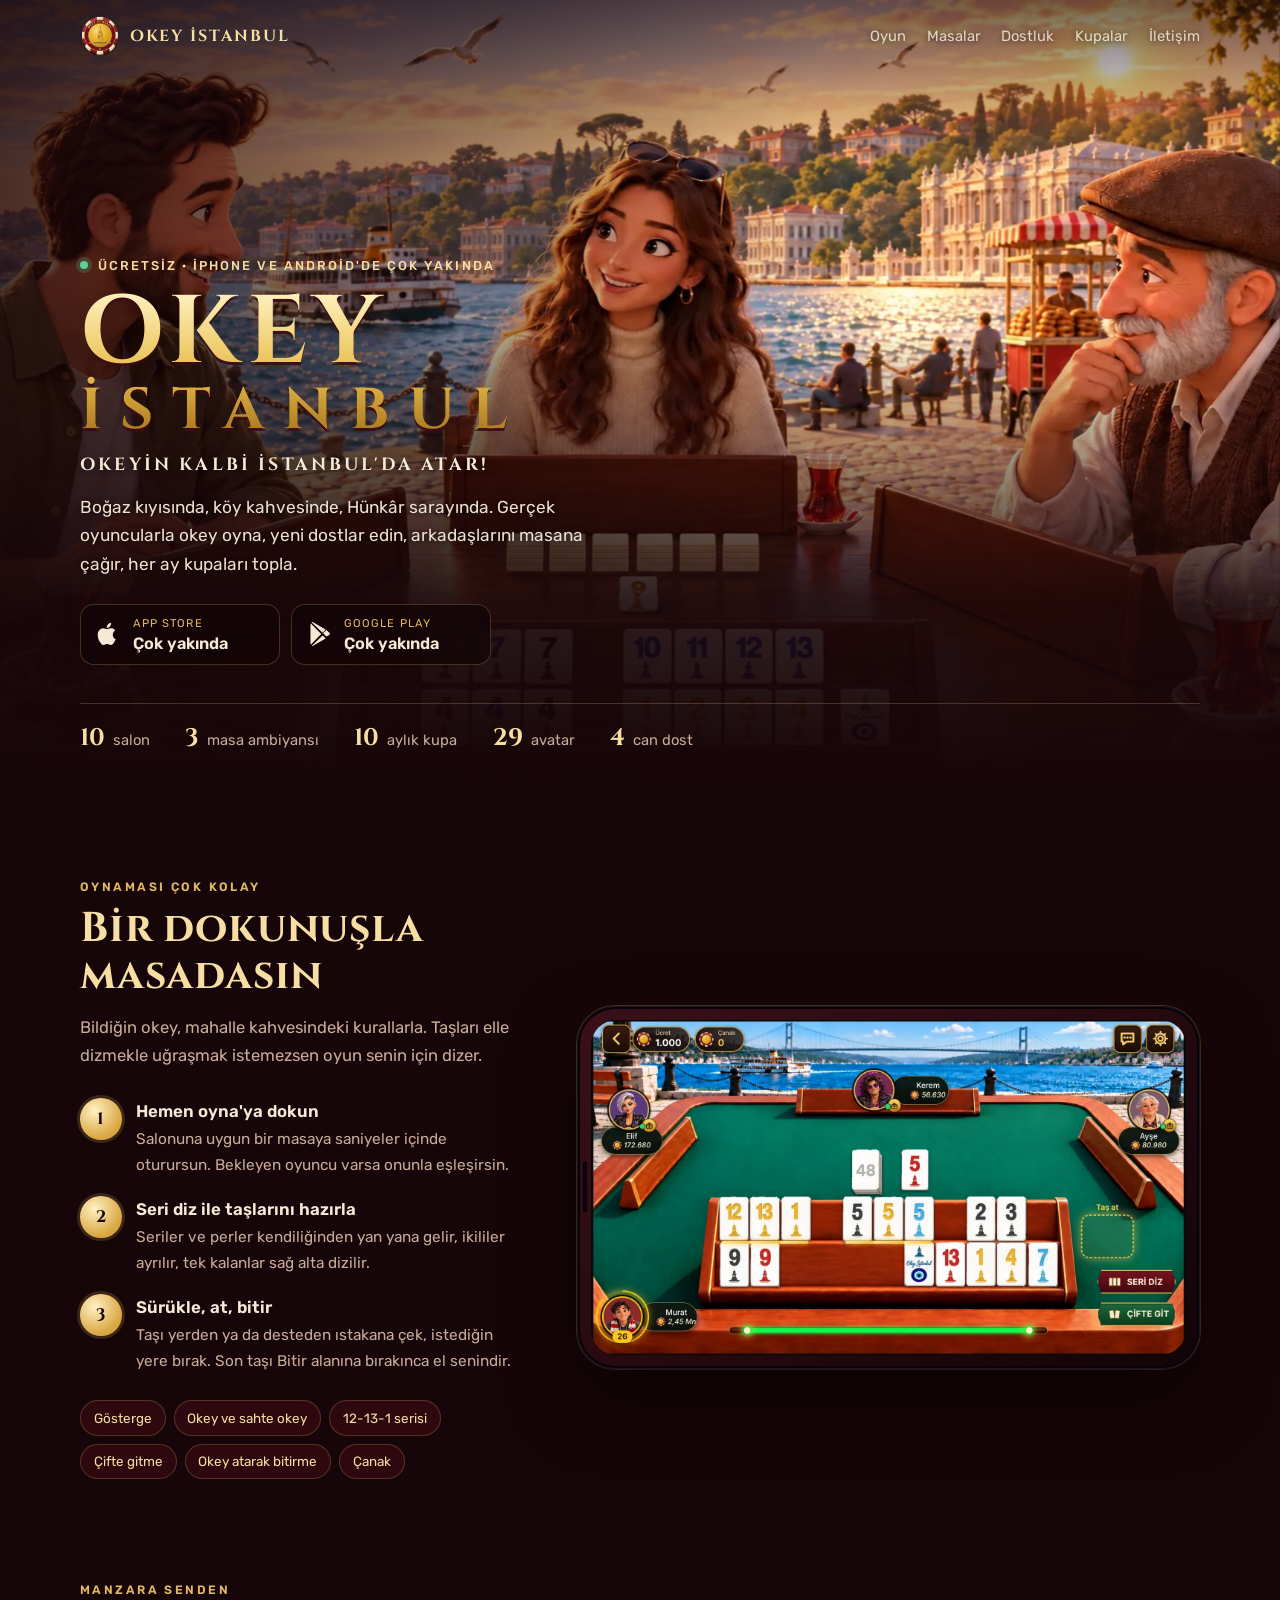
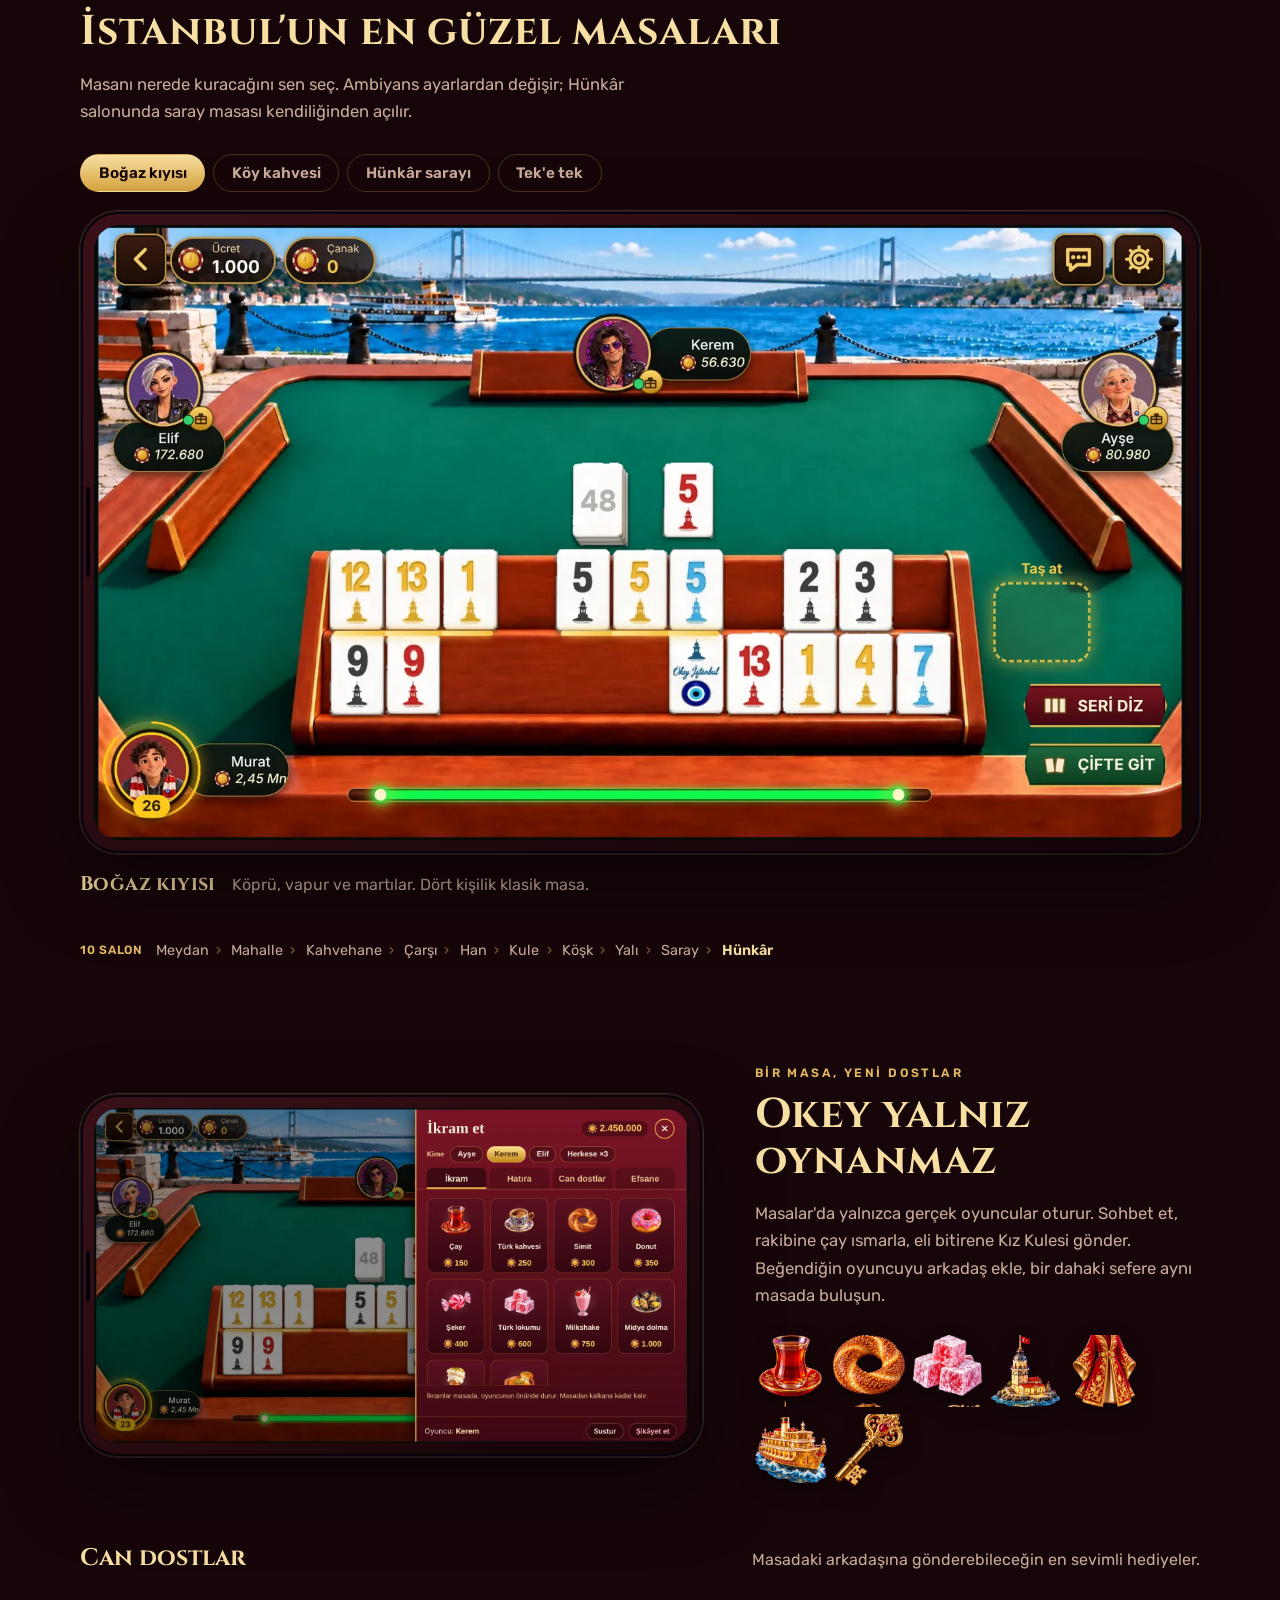
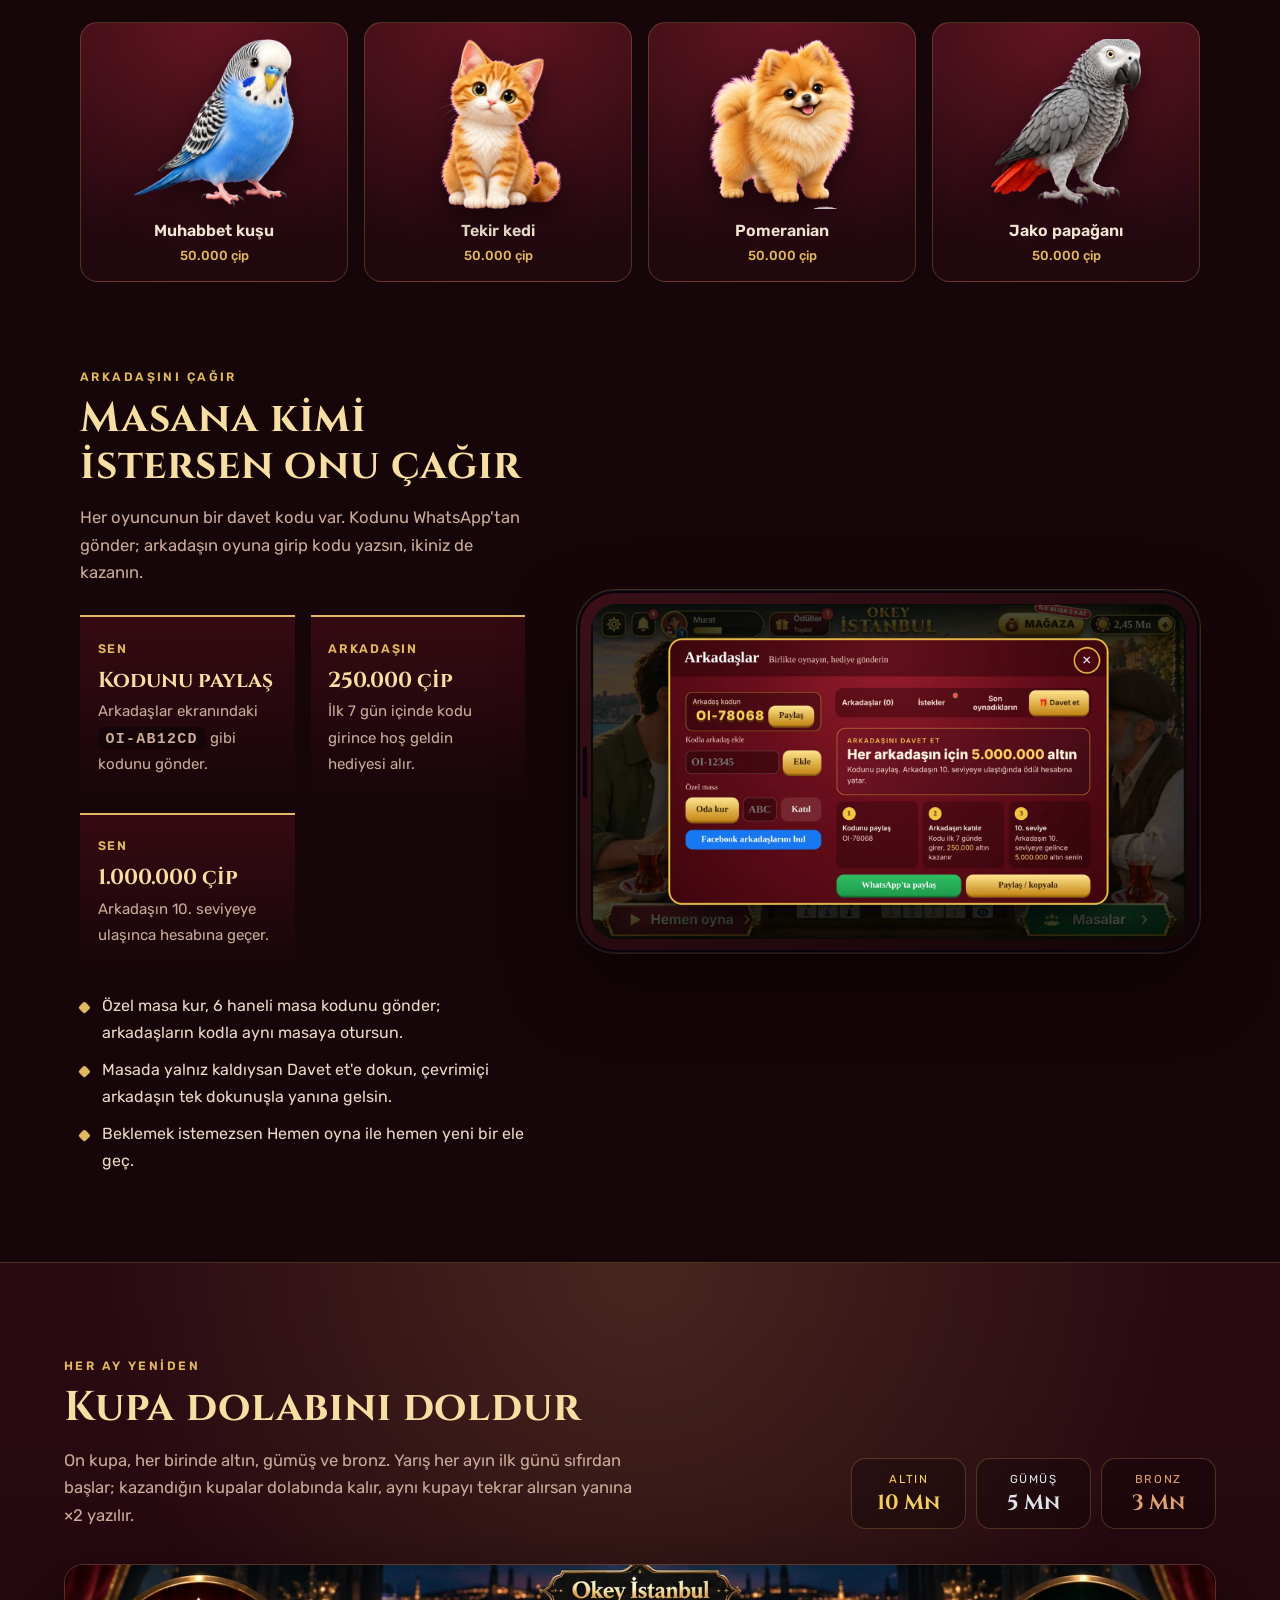
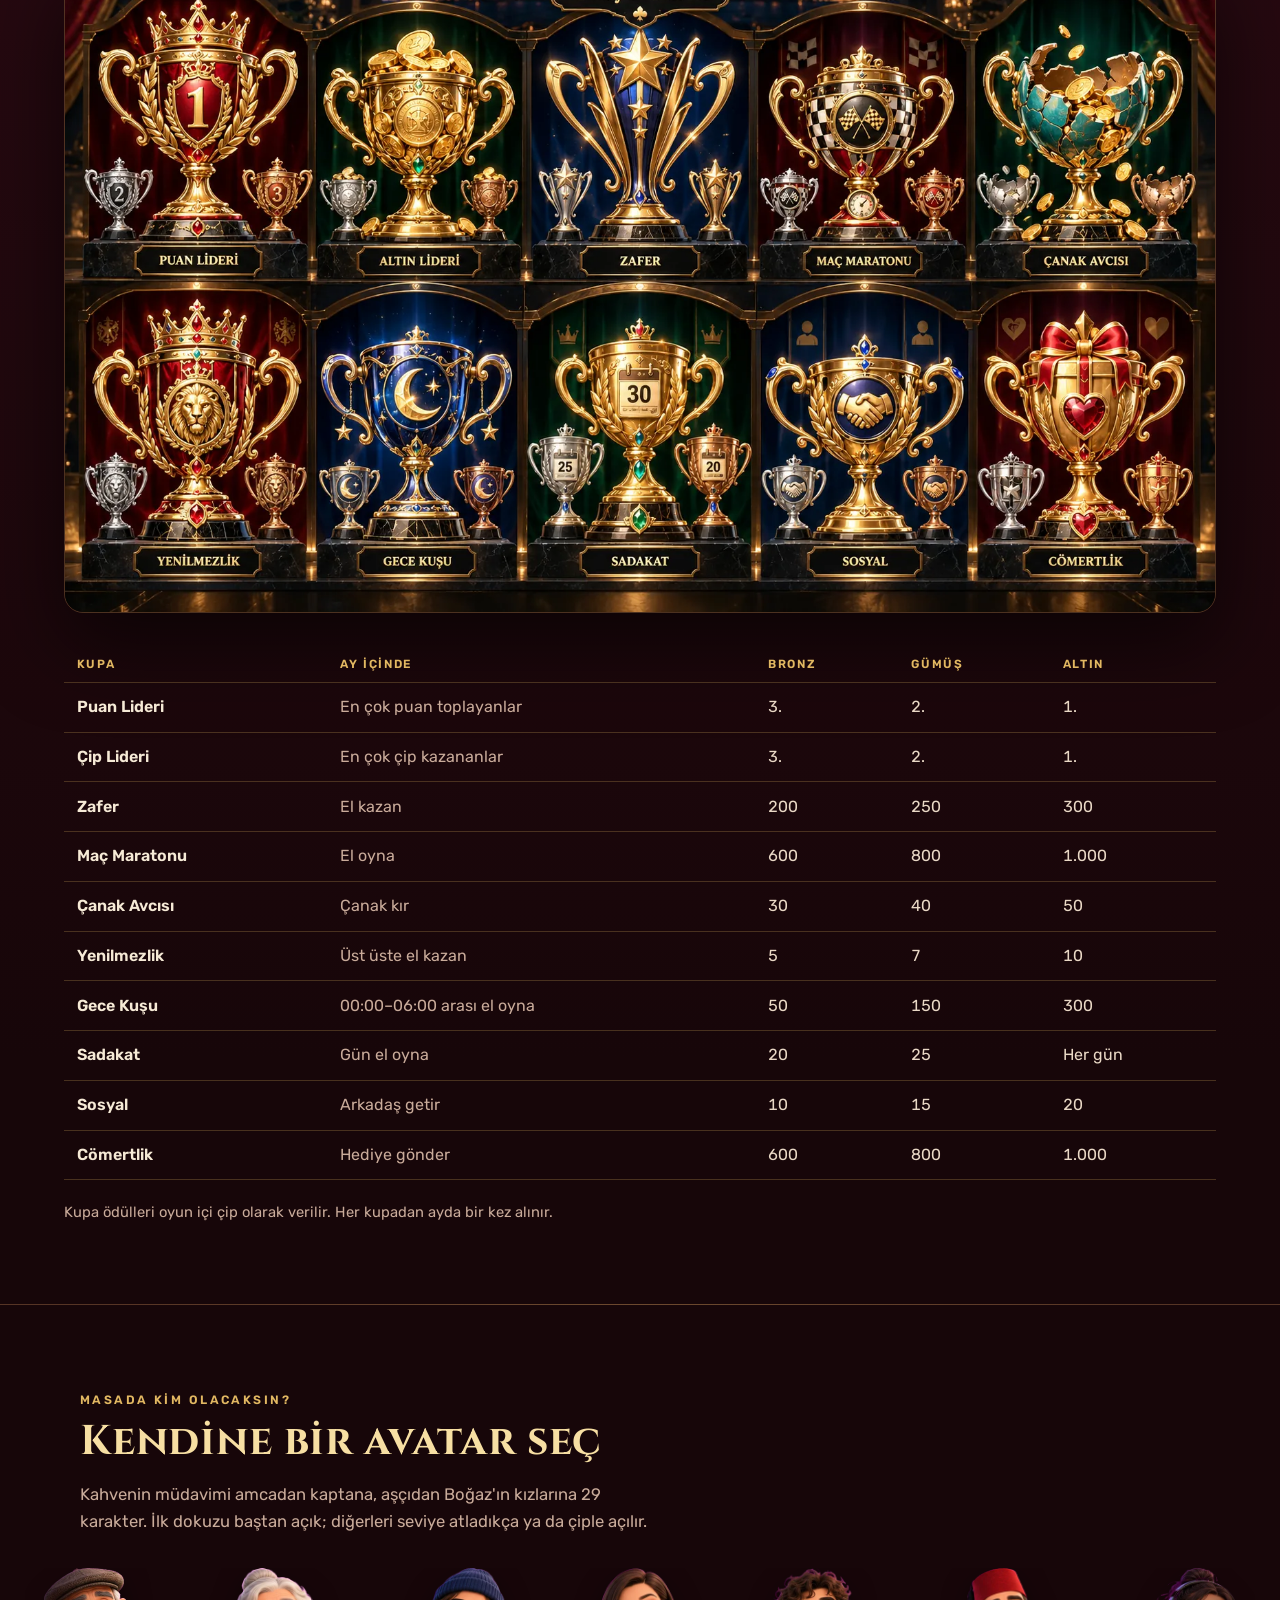
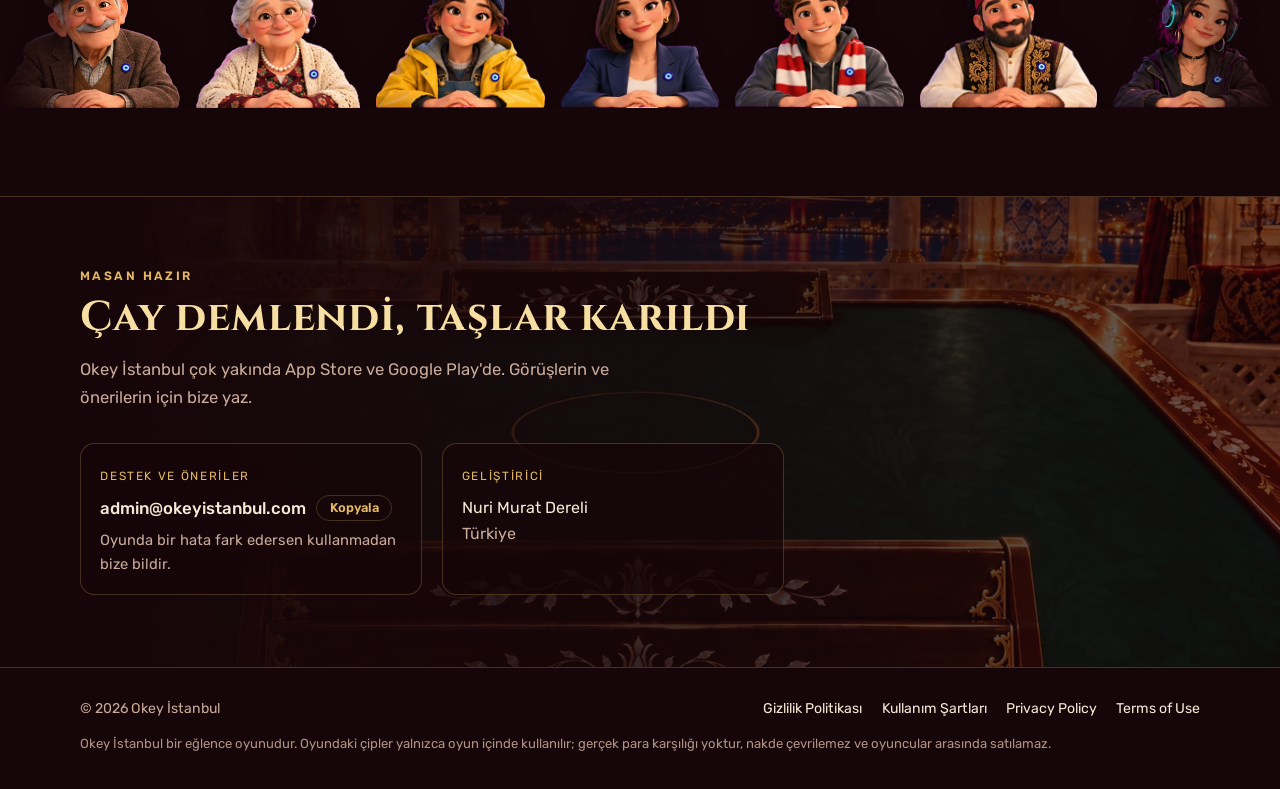
==== commit 817d4f46: "Gizlillik güncellemesi" ====
--- a/index.html
+++ b/index.html
@@ -296,10 +296,10 @@
     <div class="wrap">
       <div class="petsHead"><h3>Can dostlar</h3><p>Masadaki arkadaşına gönderebileceğin en sevimli hediyeler.</p></div>
       <div class="pets">
-        <figure class="pet"><img src="img/pet-muhabbet.webp" alt="Muhabbet kuşu" width="200" height="200" loading="lazy"><figcaption>Muhabbet kuşu<small>50.000 altın</small></figcaption></figure>
-        <figure class="pet"><img src="img/pet-kedi.webp" alt="Tekir kedi" width="200" height="200" loading="lazy"><figcaption>Tekir kedi<small>50.000 altın</small></figcaption></figure>
-        <figure class="pet"><img src="img/pet-pomeranian.webp" alt="Pomeranian" width="200" height="200" loading="lazy"><figcaption>Pomeranian<small>50.000 altın</small></figcaption></figure>
-        <figure class="pet"><img src="img/pet-jako.webp" alt="Jako papağanı" width="200" height="200" loading="lazy"><figcaption>Jako papağanı<small>50.000 altın</small></figcaption></figure>
+        <figure class="pet"><img src="img/pet-muhabbet.webp" alt="Muhabbet kuşu" width="200" height="200" loading="lazy"><figcaption>Muhabbet kuşu<small>50.000 çip</small></figcaption></figure>
+        <figure class="pet"><img src="img/pet-kedi.webp" alt="Tekir kedi" width="200" height="200" loading="lazy"><figcaption>Tekir kedi<small>50.000 çip</small></figcaption></figure>
+        <figure class="pet"><img src="img/pet-pomeranian.webp" alt="Pomeranian" width="200" height="200" loading="lazy"><figcaption>Pomeranian<small>50.000 çip</small></figcaption></figure>
+        <figure class="pet"><img src="img/pet-jako.webp" alt="Jako papağanı" width="200" height="200" loading="lazy"><figcaption>Jako papağanı<small>50.000 çip</small></figcaption></figure>
       </div>
     </div>
   </section>
@@ -312,8 +312,8 @@
         <p class="intro">Her oyuncunun bir davet kodu var. Kodunu WhatsApp'tan gönder; arkadaşın oyuna girip kodu yazsın, ikiniz de kazanın.</p>
         <ol class="invite">
           <li><small>Sen</small><b>Kodunu paylaş</b><span>Arkadaşlar ekranındaki <span class="code">OI-AB12CD</span> gibi kodunu gönder.</span></li>
-          <li><small>Arkadaşın</small><b>250.000 altın</b><span>İlk 7 gün içinde kodu girince hoş geldin hediyesi alır.</span></li>
-          <li><small>Sen</small><b>1.000.000 altın</b><span>Arkadaşın 10. seviyeye ulaşınca hesabına geçer.</span></li>
+          <li><small>Arkadaşın</small><b>250.000 çip</b><span>İlk 7 gün içinde kodu girince hoş geldin hediyesi alır.</span></li>
+          <li><small>Sen</small><b>1.000.000 çip</b><span>Arkadaşın 10. seviyeye ulaşınca hesabına geçer.</span></li>
         </ol>
         <ul class="notes">
           <li>Özel masa kur, 6 haneli masa kodunu gönder; arkadaşların kodla aynı masaya otursun.</li>
@@ -345,7 +345,7 @@
           <thead><tr><th scope="col">Kupa</th><th scope="col">Ay içinde</th><th scope="col">Bronz</th><th scope="col">Gümüş</th><th scope="col">Altın</th></tr></thead>
           <tbody>
             <tr><td>Puan Lideri</td><td>En çok puan toplayanlar</td><td class="n">3.</td><td class="n">2.</td><td class="n">1.</td></tr>
-            <tr><td>Altın Lideri</td><td>En çok altın kazananlar</td><td class="n">3.</td><td class="n">2.</td><td class="n">1.</td></tr>
+            <tr><td>Çip Lideri</td><td>En çok çip kazananlar</td><td class="n">3.</td><td class="n">2.</td><td class="n">1.</td></tr>
             <tr><td>Zafer</td><td>El kazan</td><td class="n">200</td><td class="n">250</td><td class="n">300</td></tr>
             <tr><td>Maç Maratonu</td><td>El oyna</td><td class="n">600</td><td class="n">800</td><td class="n">1.000</td></tr>
             <tr><td>Çanak Avcısı</td><td>Çanak kır</td><td class="n">30</td><td class="n">40</td><td class="n">50</td></tr>
@@ -357,7 +357,7 @@
           </tbody>
         </table>
       </div>
-      <p class="cabNote">Kupa ödülleri oyun içi altın olarak verilir. Her kupadan ayda bir kez alınır.</p>
+      <p class="cabNote">Kupa ödülleri oyun içi çip olarak verilir. Her kupadan ayda bir kez alınır.</p>
     </section>
   </div>
 
@@ -365,7 +365,7 @@
     <div class="wrap">
       <p class="eyebrow">Masada kim olacaksın?</p>
       <h2>Kendine bir avatar seç</h2>
-      <p class="intro">Kahvenin müdavimi amcadan kaptana, aşçıdan Boğaz'ın kızlarına 29 karakter. İlk dokuzu baştan açık; diğerleri seviye atladıkça ya da altınla açılır.</p>
+      <p class="intro">Kahvenin müdavimi amcadan kaptana, aşçıdan Boğaz'ın kızlarına 29 karakter. İlk dokuzu baştan açık; diğerleri seviye atladıkça ya da çiple açılır.</p>
     </div>
     <div class="crowd" aria-hidden="true">
       <div class="row">
@@ -400,7 +400,7 @@
   <div class="wrap">
     <span>© 2026 Okey İstanbul</span>
     <nav aria-label="Yasal"><a href="/gizlilik">Gizlilik Politikası</a><a href="/sartlar">Kullanım Şartları</a><a href="/gizlilik#en">Privacy Policy</a><a href="/sartlar#en">Terms of Use</a></nav>
-    <p>Okey İstanbul bir eğlence oyunudur. Oyundaki altın yalnızca oyun içinde kullanılır; gerçek para karşılığı yoktur, nakde çevrilemez ve oyuncular arasında satılamaz.</p>
+    <p>Okey İstanbul bir eğlence oyunudur. Oyundaki çipler yalnızca oyun içinde kullanılır; gerçek para karşılığı yoktur, nakde çevrilemez ve oyuncular arasında satılamaz.</p>
   </div>
 </footer>
 
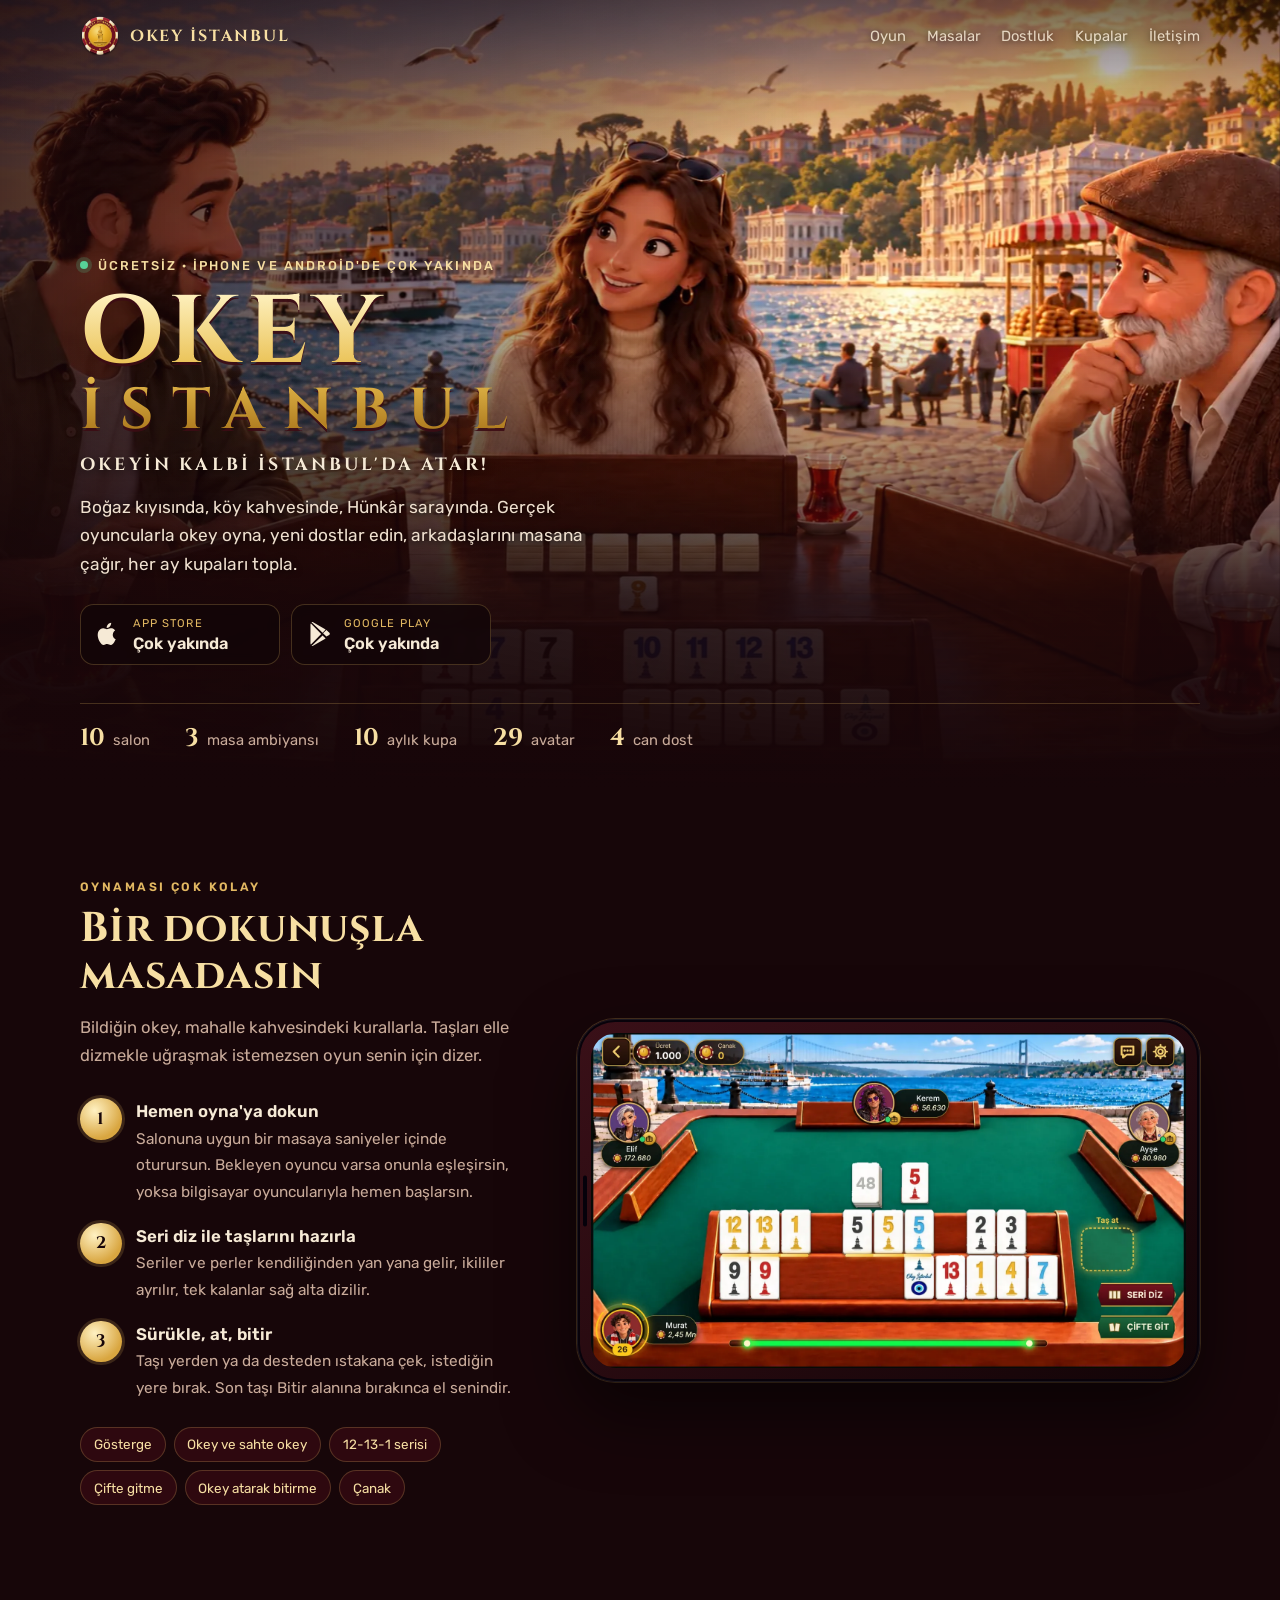
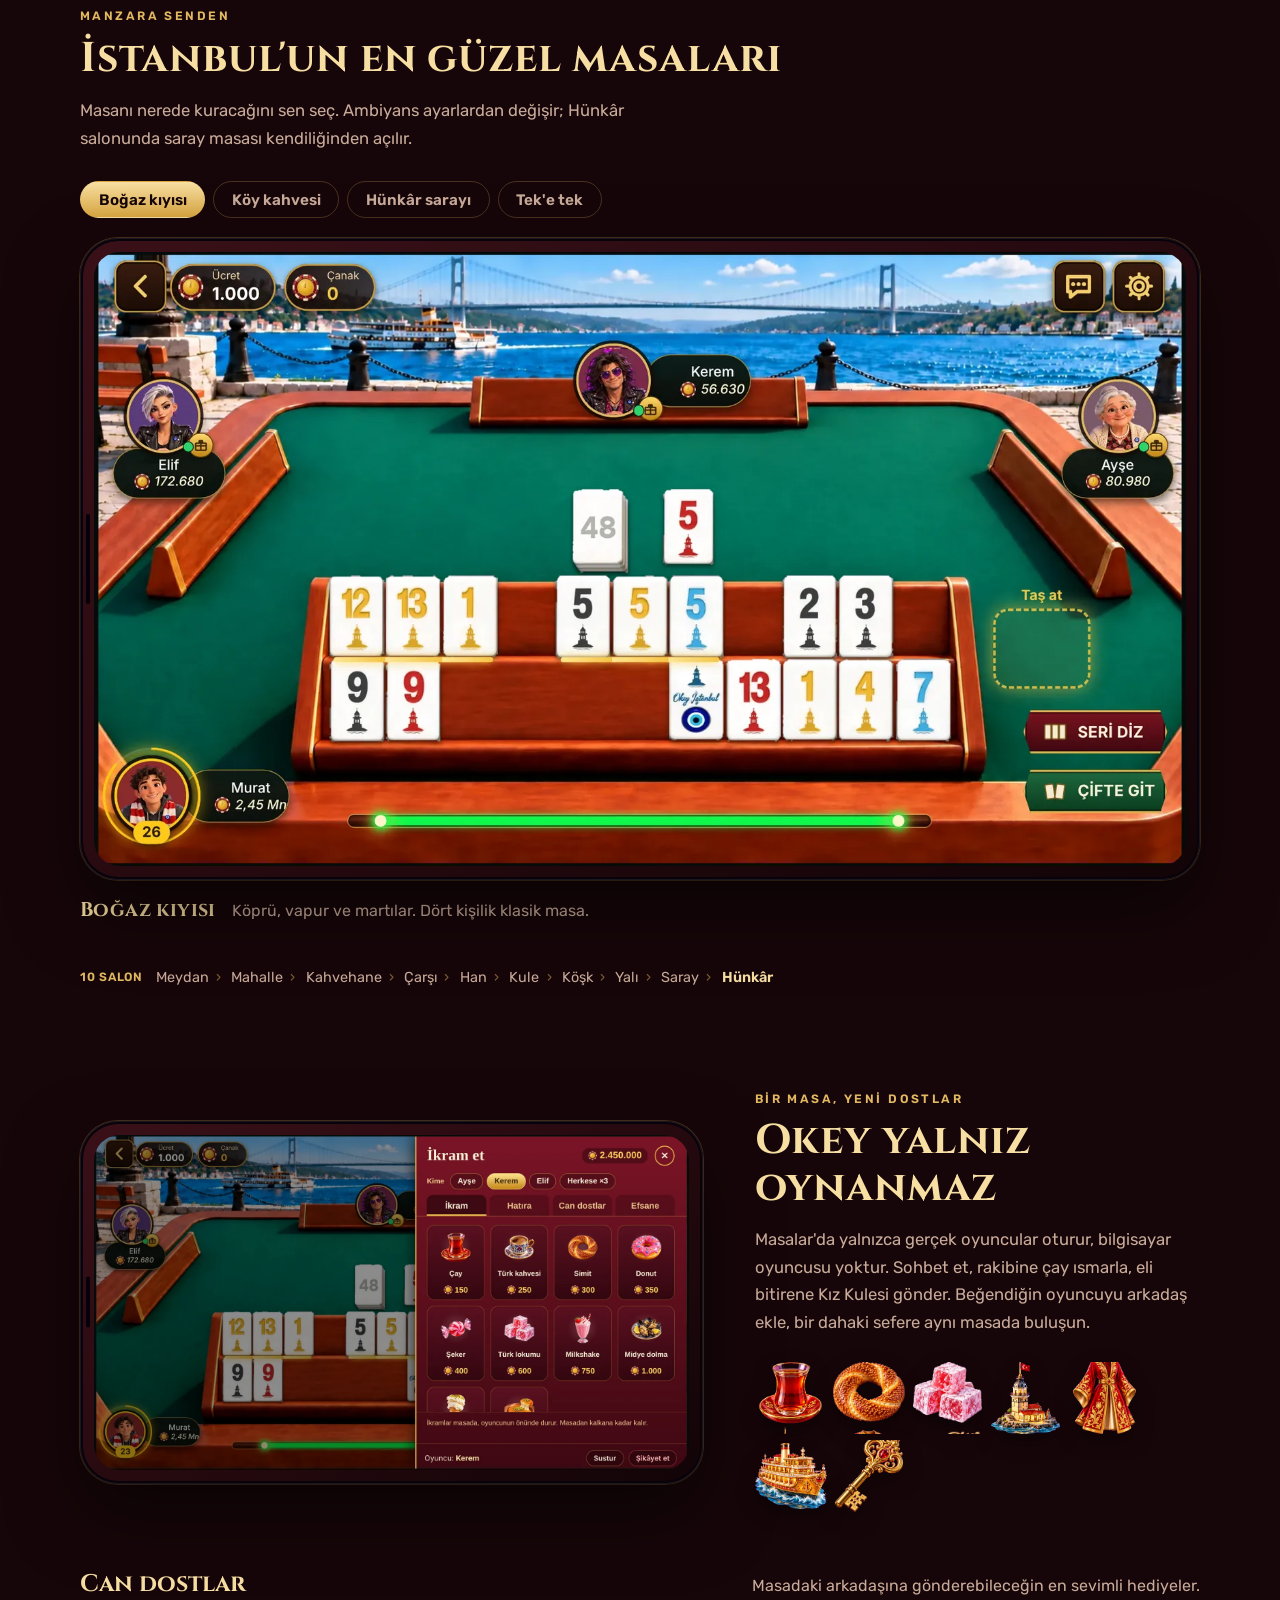
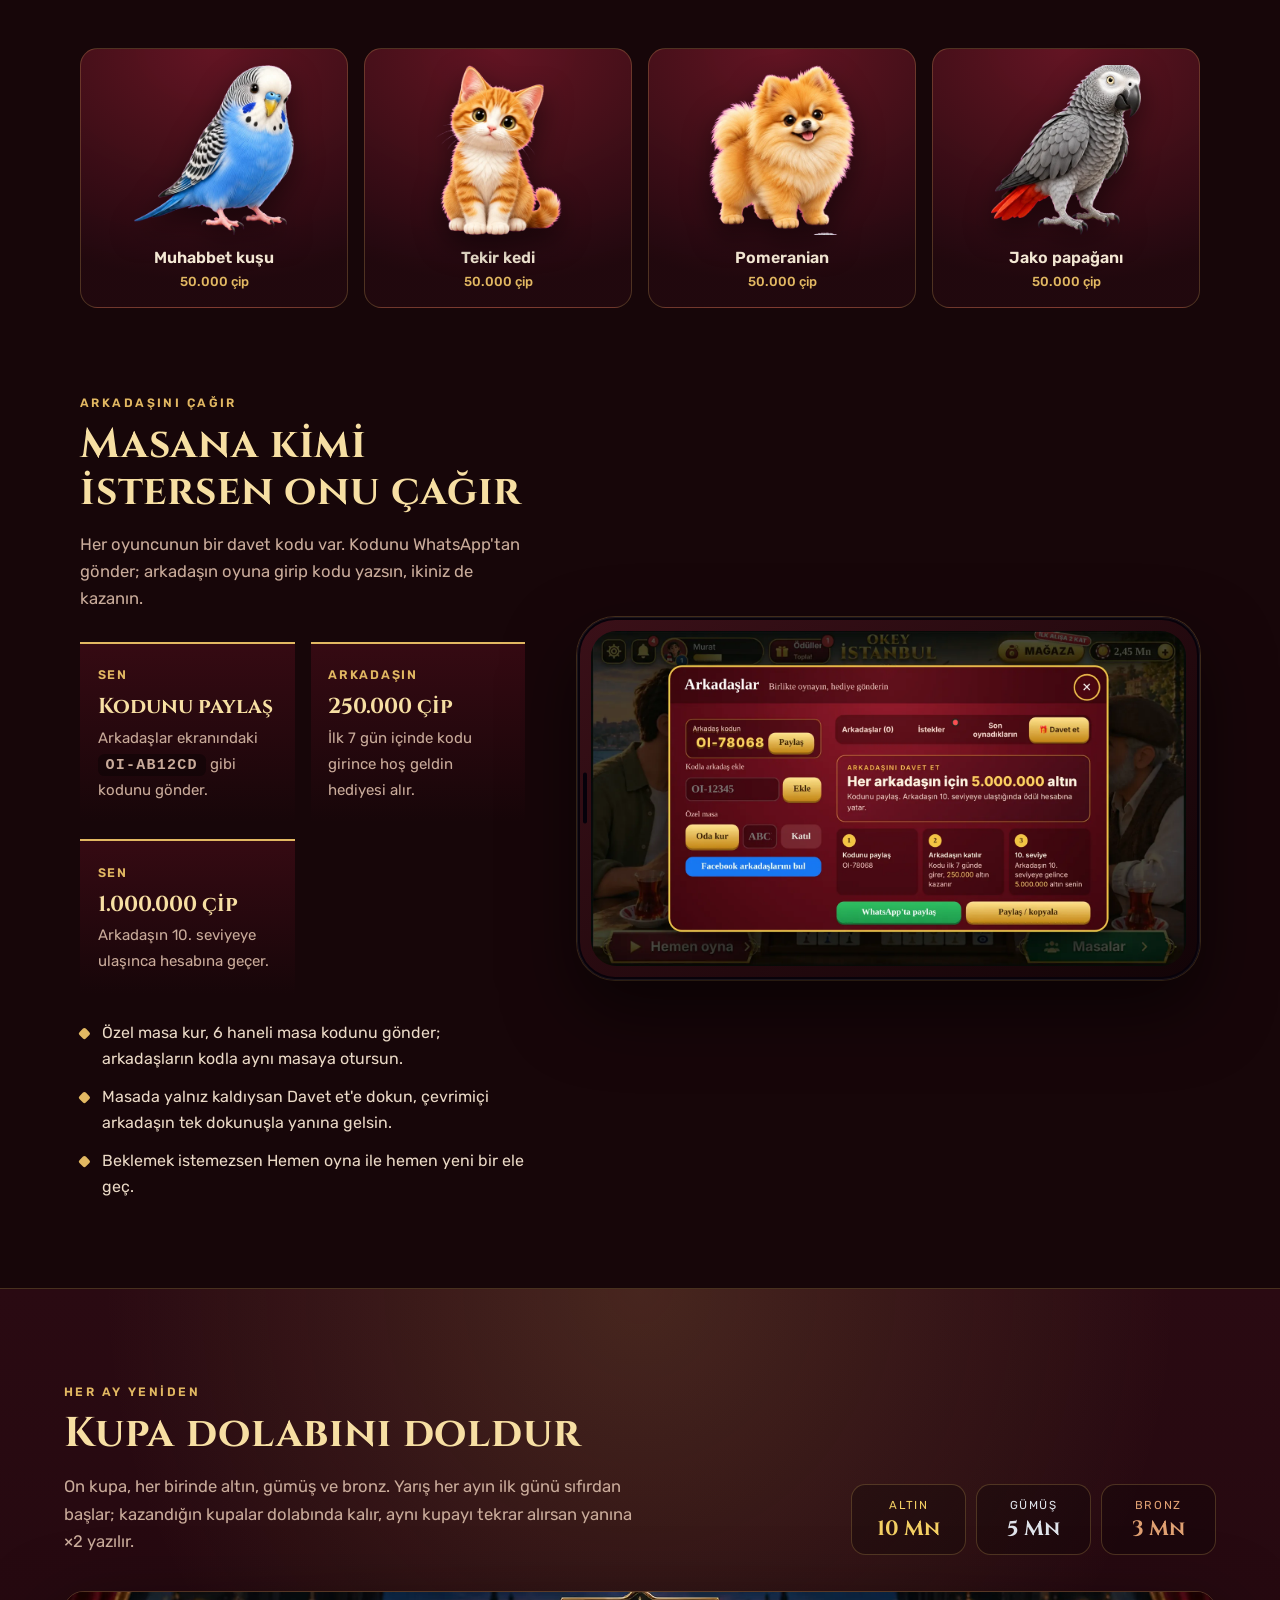
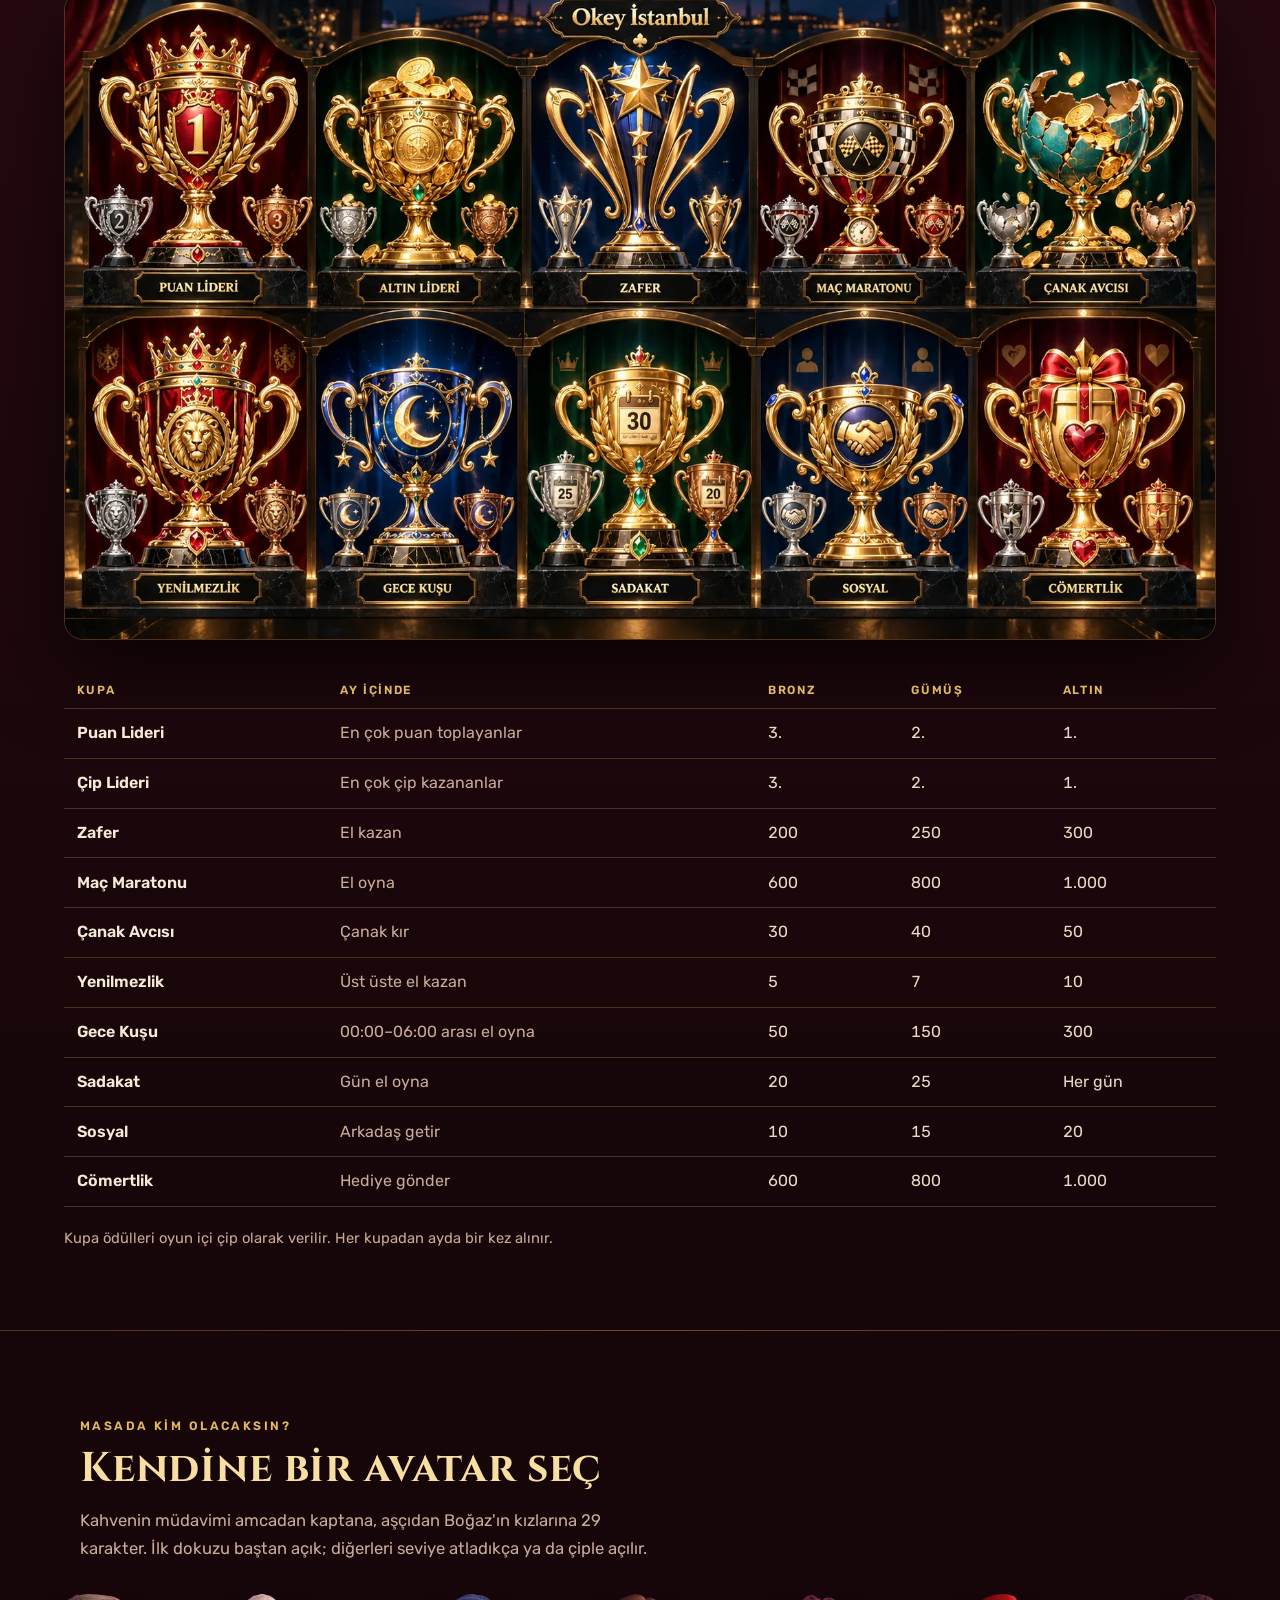
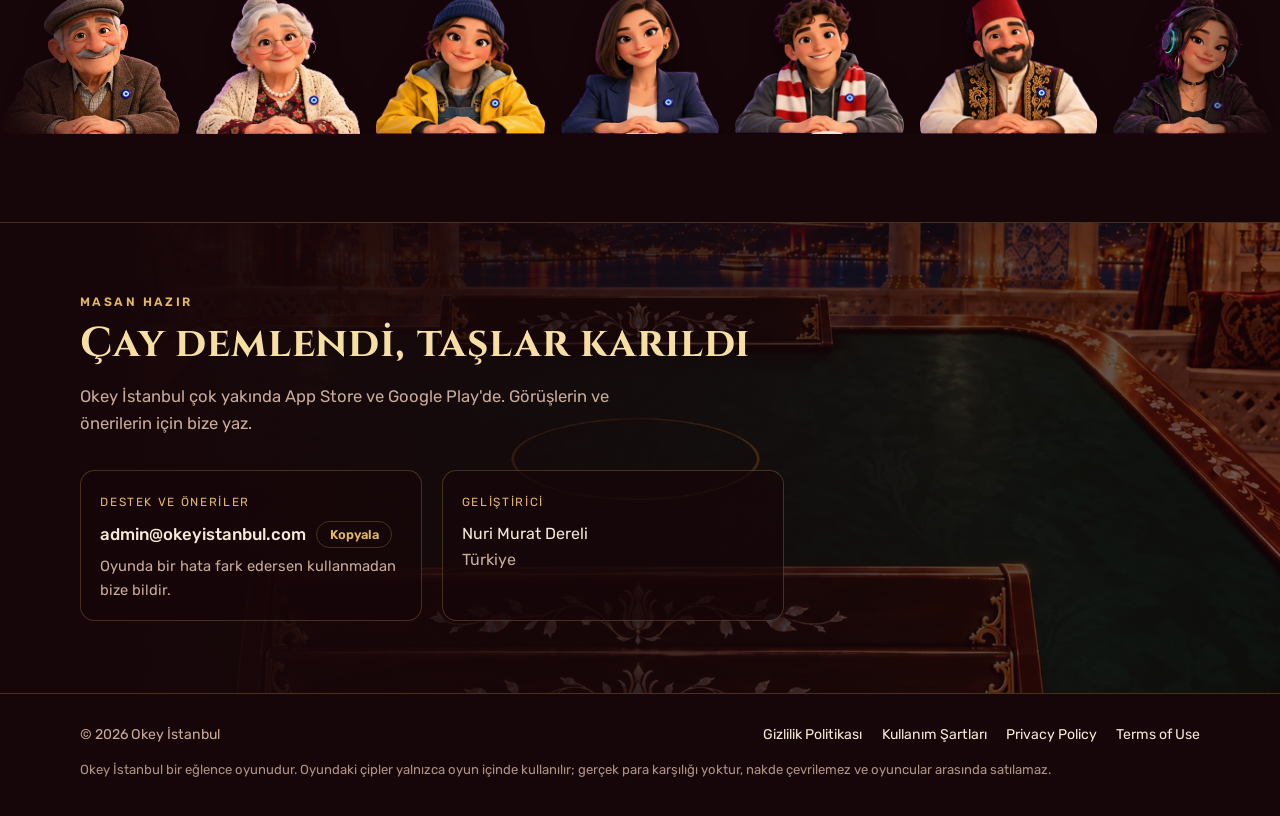
==== commit 9abd4d1b: "gizlilik falan" ====
--- a/index.html
+++ b/index.html
@@ -238,7 +238,7 @@
         <h2>Bir dokunuşla masadasın</h2>
         <p class="intro">Bildiğin okey, mahalle kahvesindeki kurallarla. Taşları elle dizmekle uğraşmak istemezsen oyun senin için dizer.</p>
         <ol class="steps">
-          <li><div><b>Hemen oyna'ya dokun</b><span>Salonuna uygun bir masaya saniyeler içinde oturursun. Bekleyen oyuncu varsa onunla eşleşirsin.</span></div></li>
+          <li><div><b>Hemen oyna'ya dokun</b><span>Salonuna uygun bir masaya saniyeler içinde oturursun. Bekleyen oyuncu varsa onunla eşleşirsin, yoksa bilgisayar oyuncularıyla hemen başlarsın.</span></div></li>
           <li><div><b>Seri diz ile taşlarını hazırla</b><span>Seriler ve perler kendiliğinden yan yana gelir, ikililer ayrılır, tek kalanlar sağ alta dizilir.</span></div></li>
           <li><div><b>Sürükle, at, bitir</b><span>Taşı yerden ya da desteden ıstakana çek, istediğin yere bırak. Son taşı Bitir alanına bırakınca el senindir.</span></div></li>
         </ol>
@@ -281,7 +281,7 @@
       <div class="txt">
         <p class="eyebrow">Bir masa, yeni dostlar</p>
         <h2>Okey yalnız oynanmaz</h2>
-        <p class="intro">Masalar'da yalnızca gerçek oyuncular oturur. Sohbet et, rakibine çay ısmarla, eli bitirene Kız Kulesi gönder. Beğendiğin oyuncuyu arkadaş ekle, bir dahaki sefere aynı masada buluşun.</p>
+        <p class="intro">Masalar'da yalnızca gerçek oyuncular oturur, bilgisayar oyuncusu yoktur. Sohbet et, rakibine çay ısmarla, eli bitirene Kız Kulesi gönder. Beğendiğin oyuncuyu arkadaş ekle, bir dahaki sefere aynı masada buluşun.</p>
         <div class="treats" aria-label="İkram ve hediyeler">
           <img src="img/g1.webp" alt="Çay" width="72" height="72" loading="lazy">
           <img src="img/g2.webp" alt="Simit" width="72" height="72" loading="lazy">
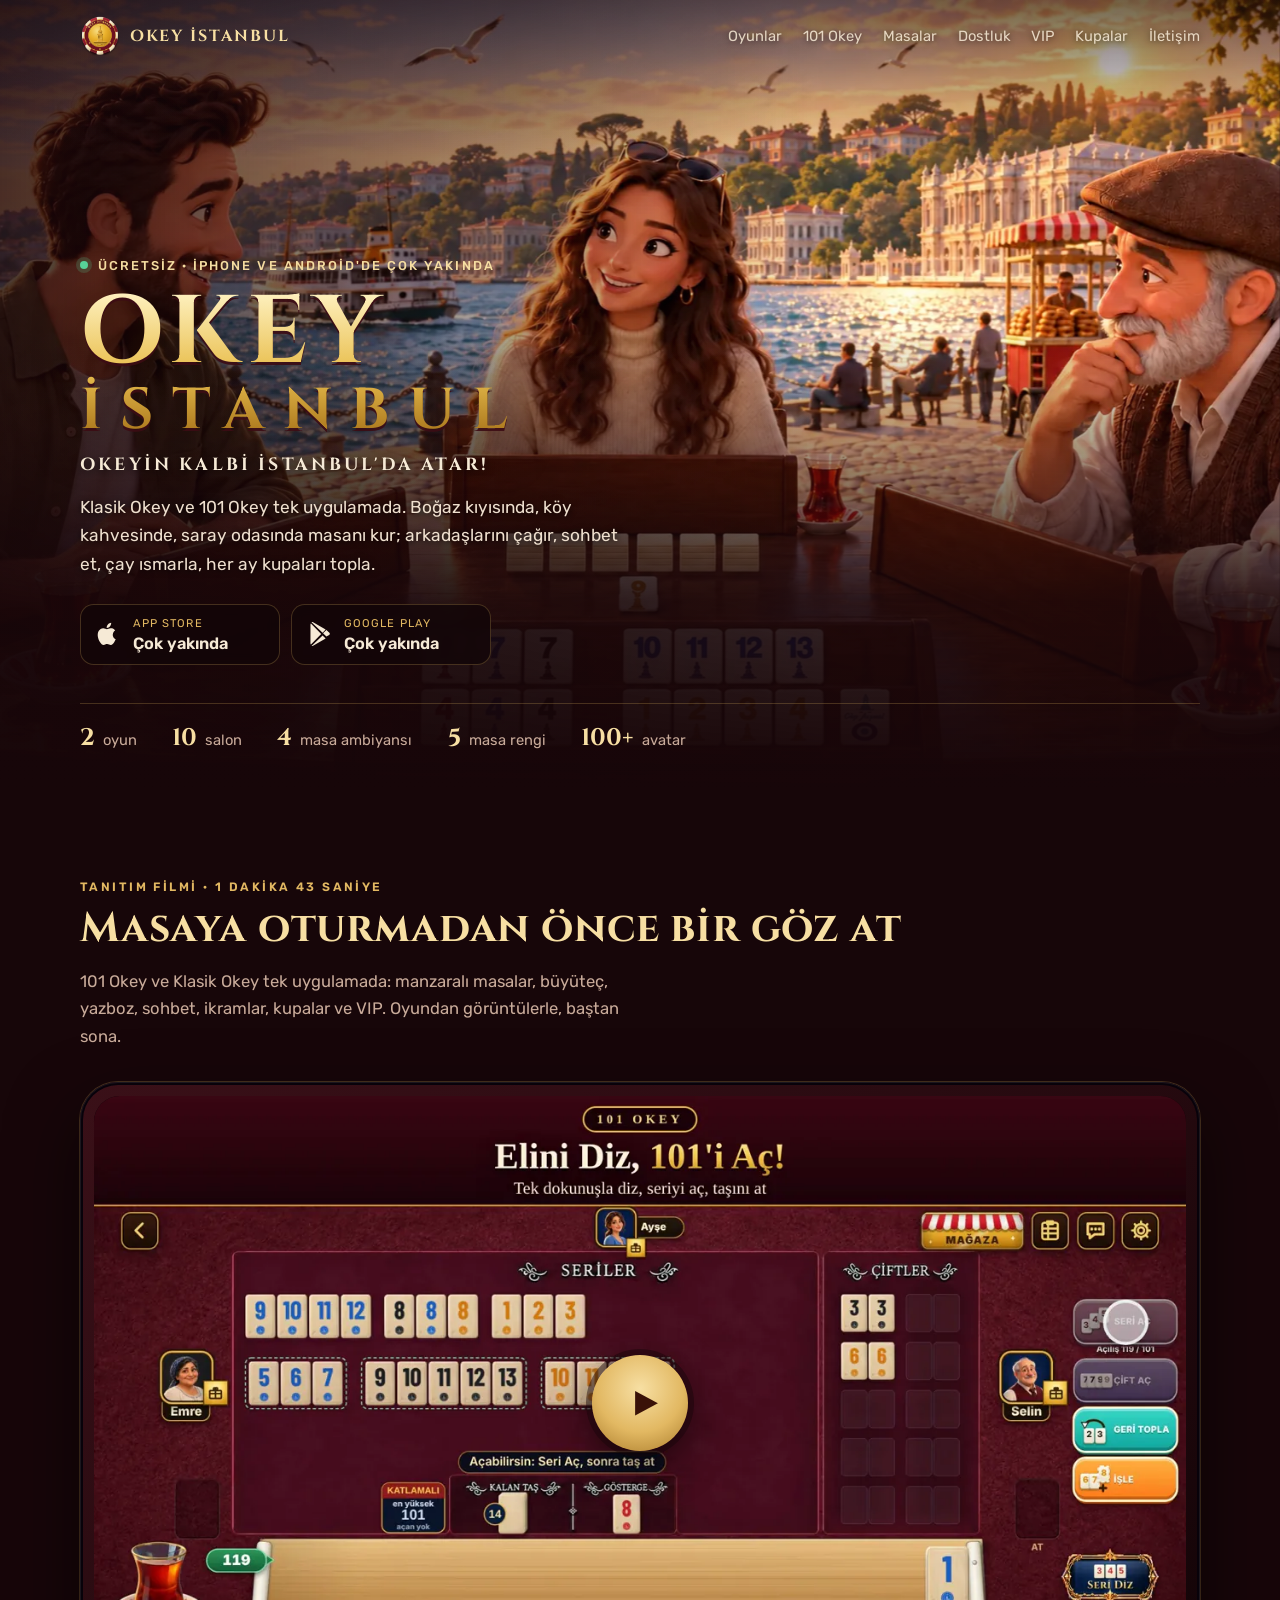
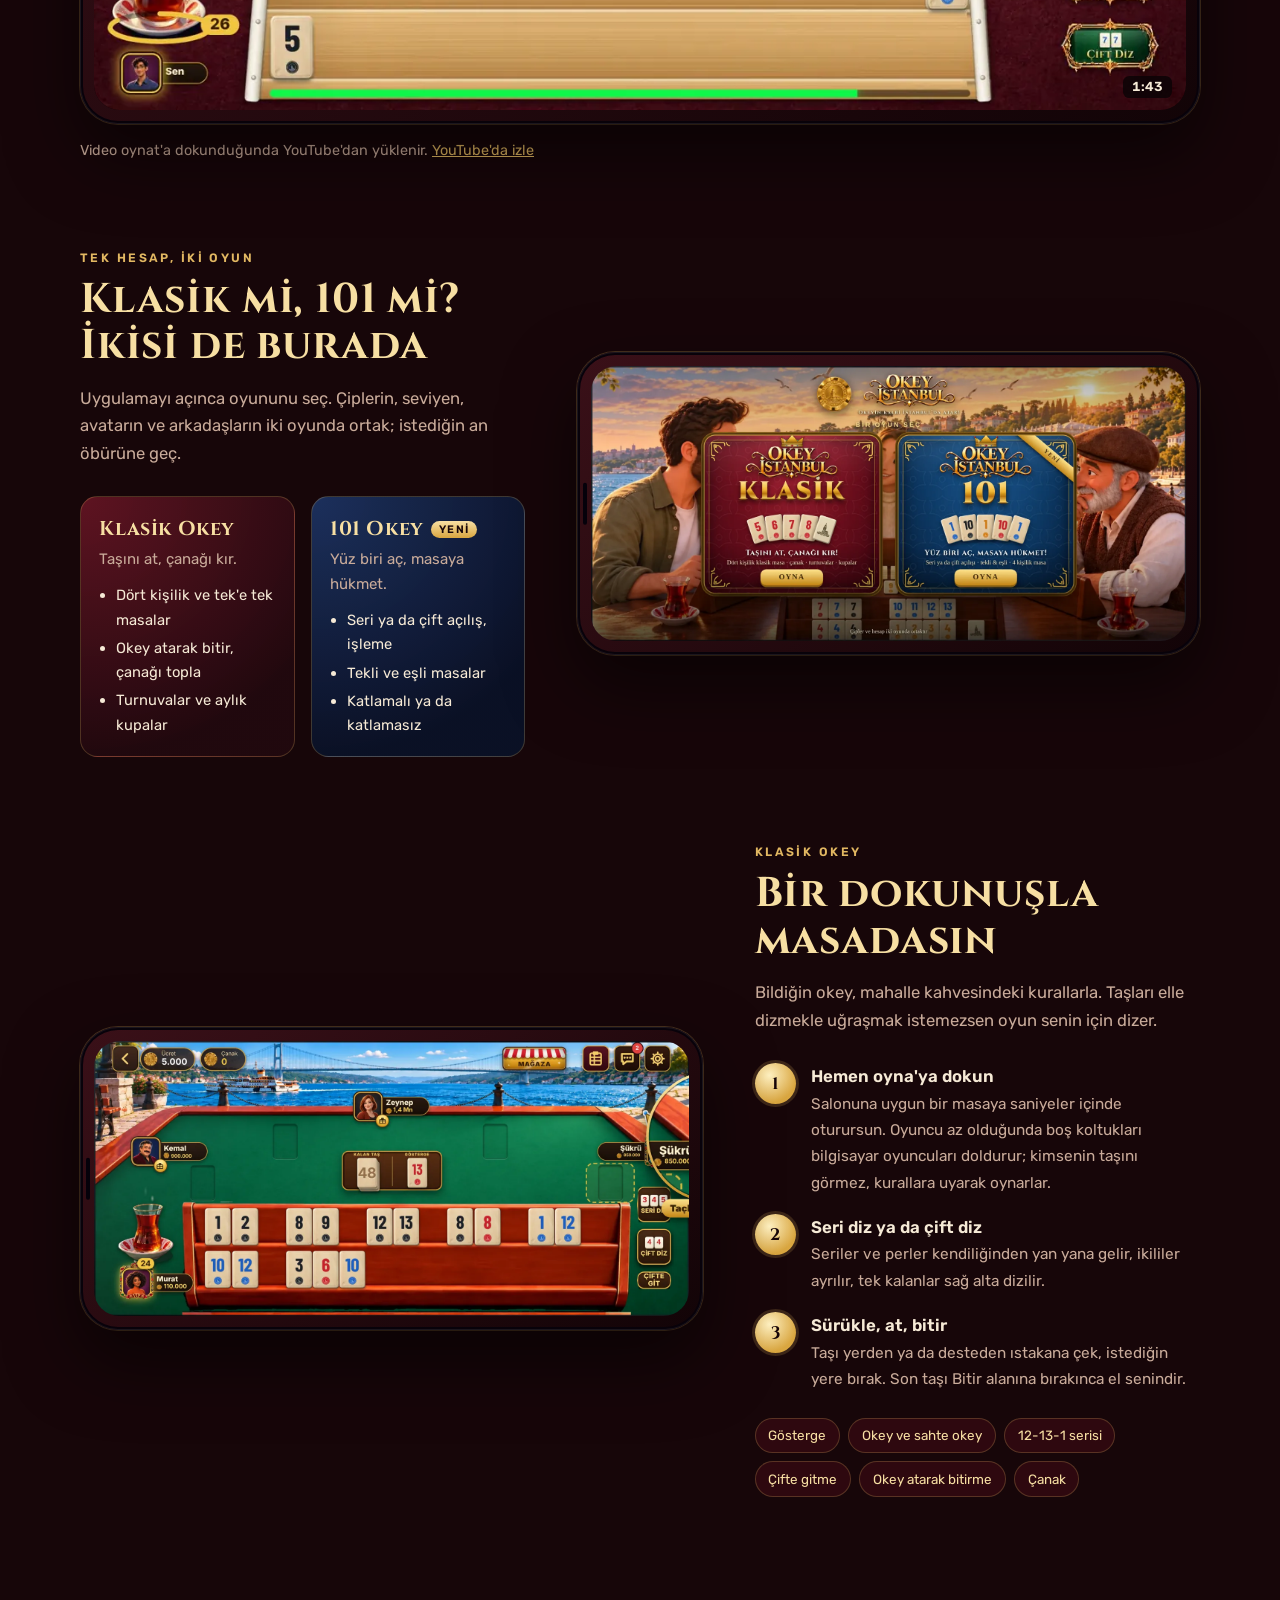
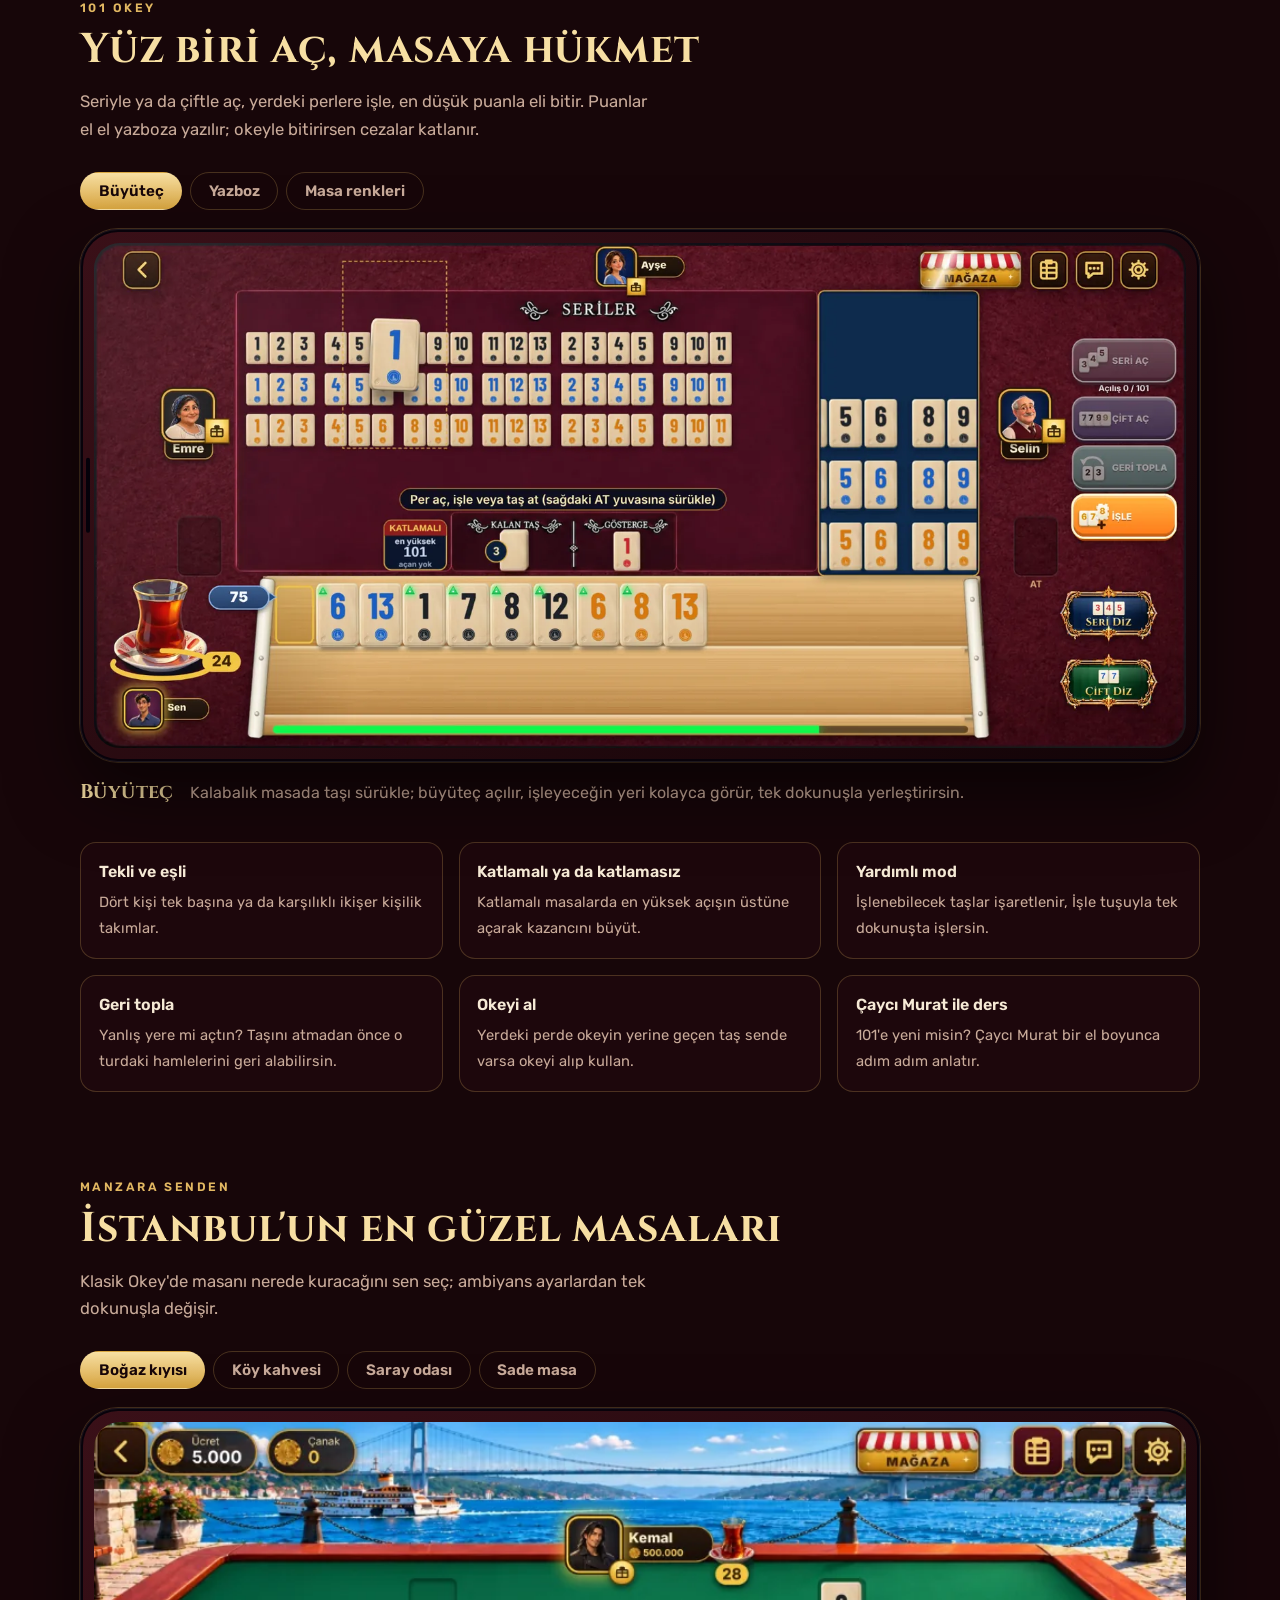
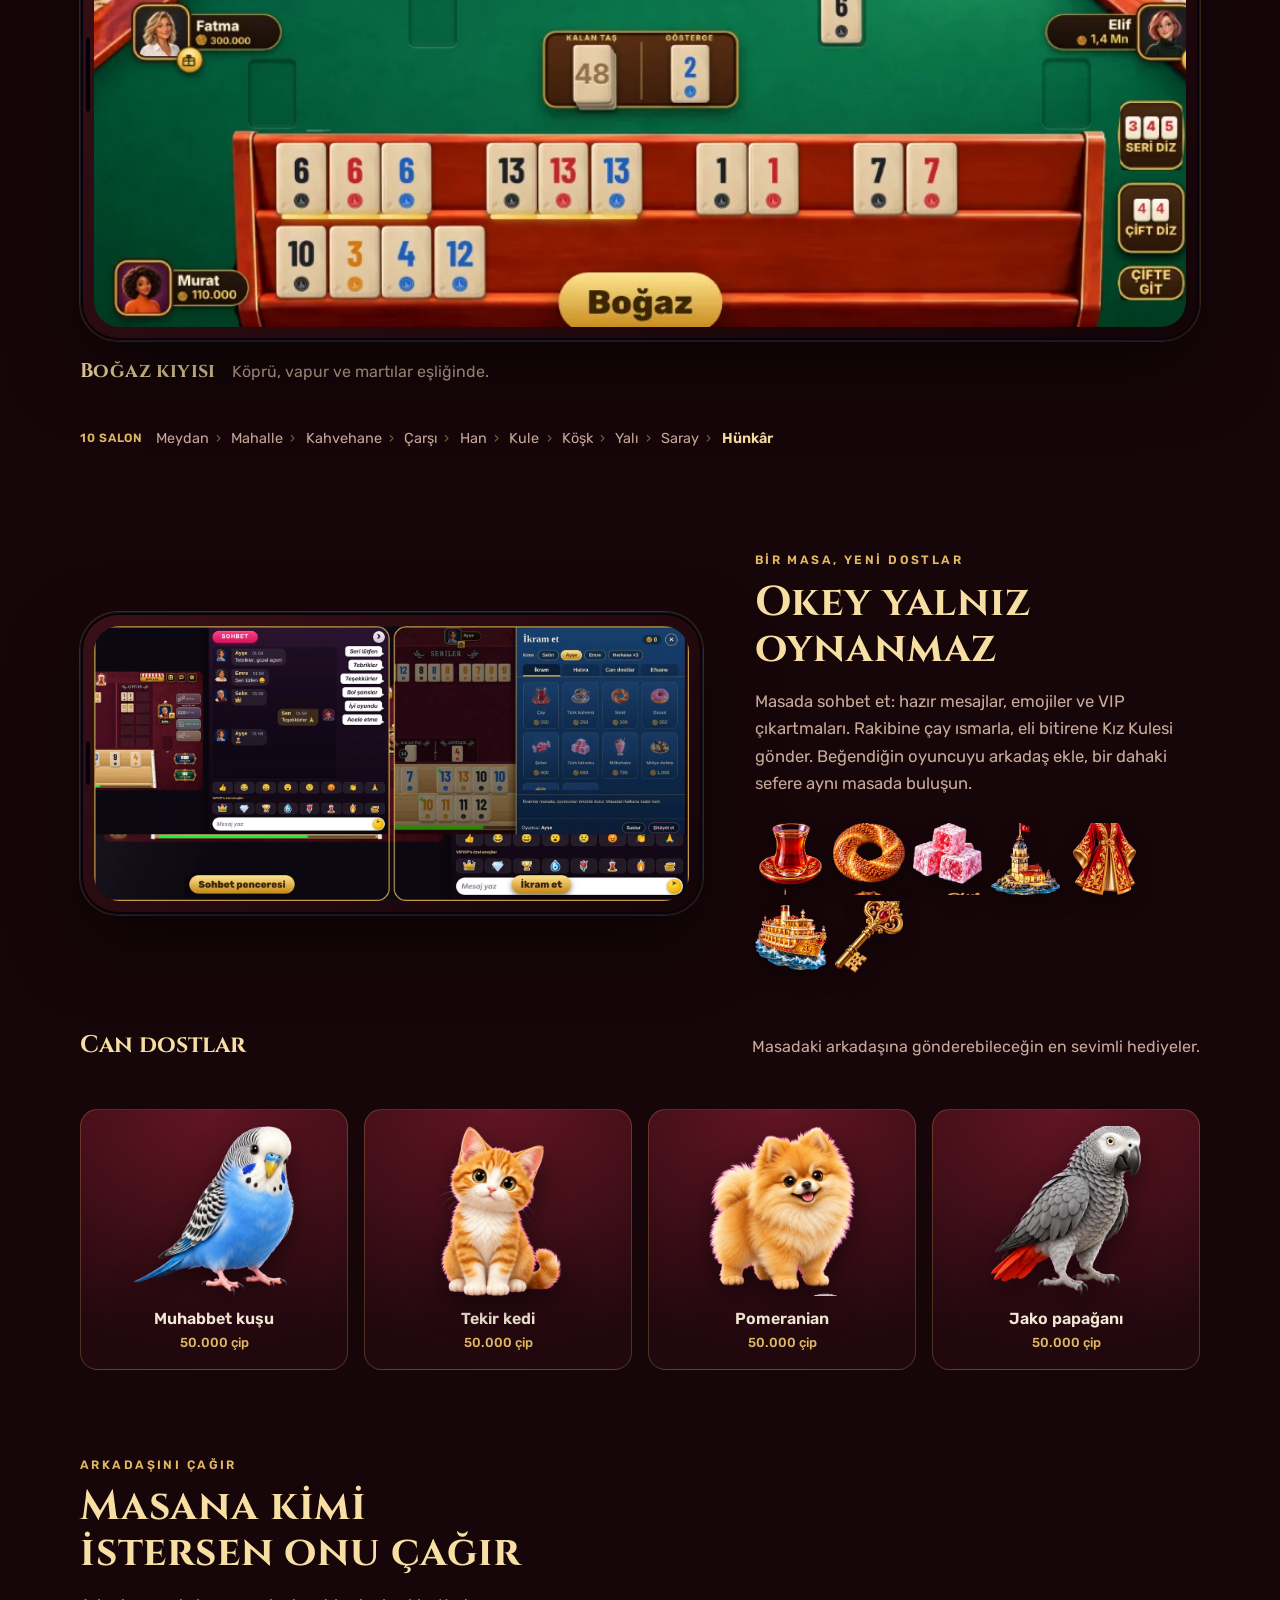
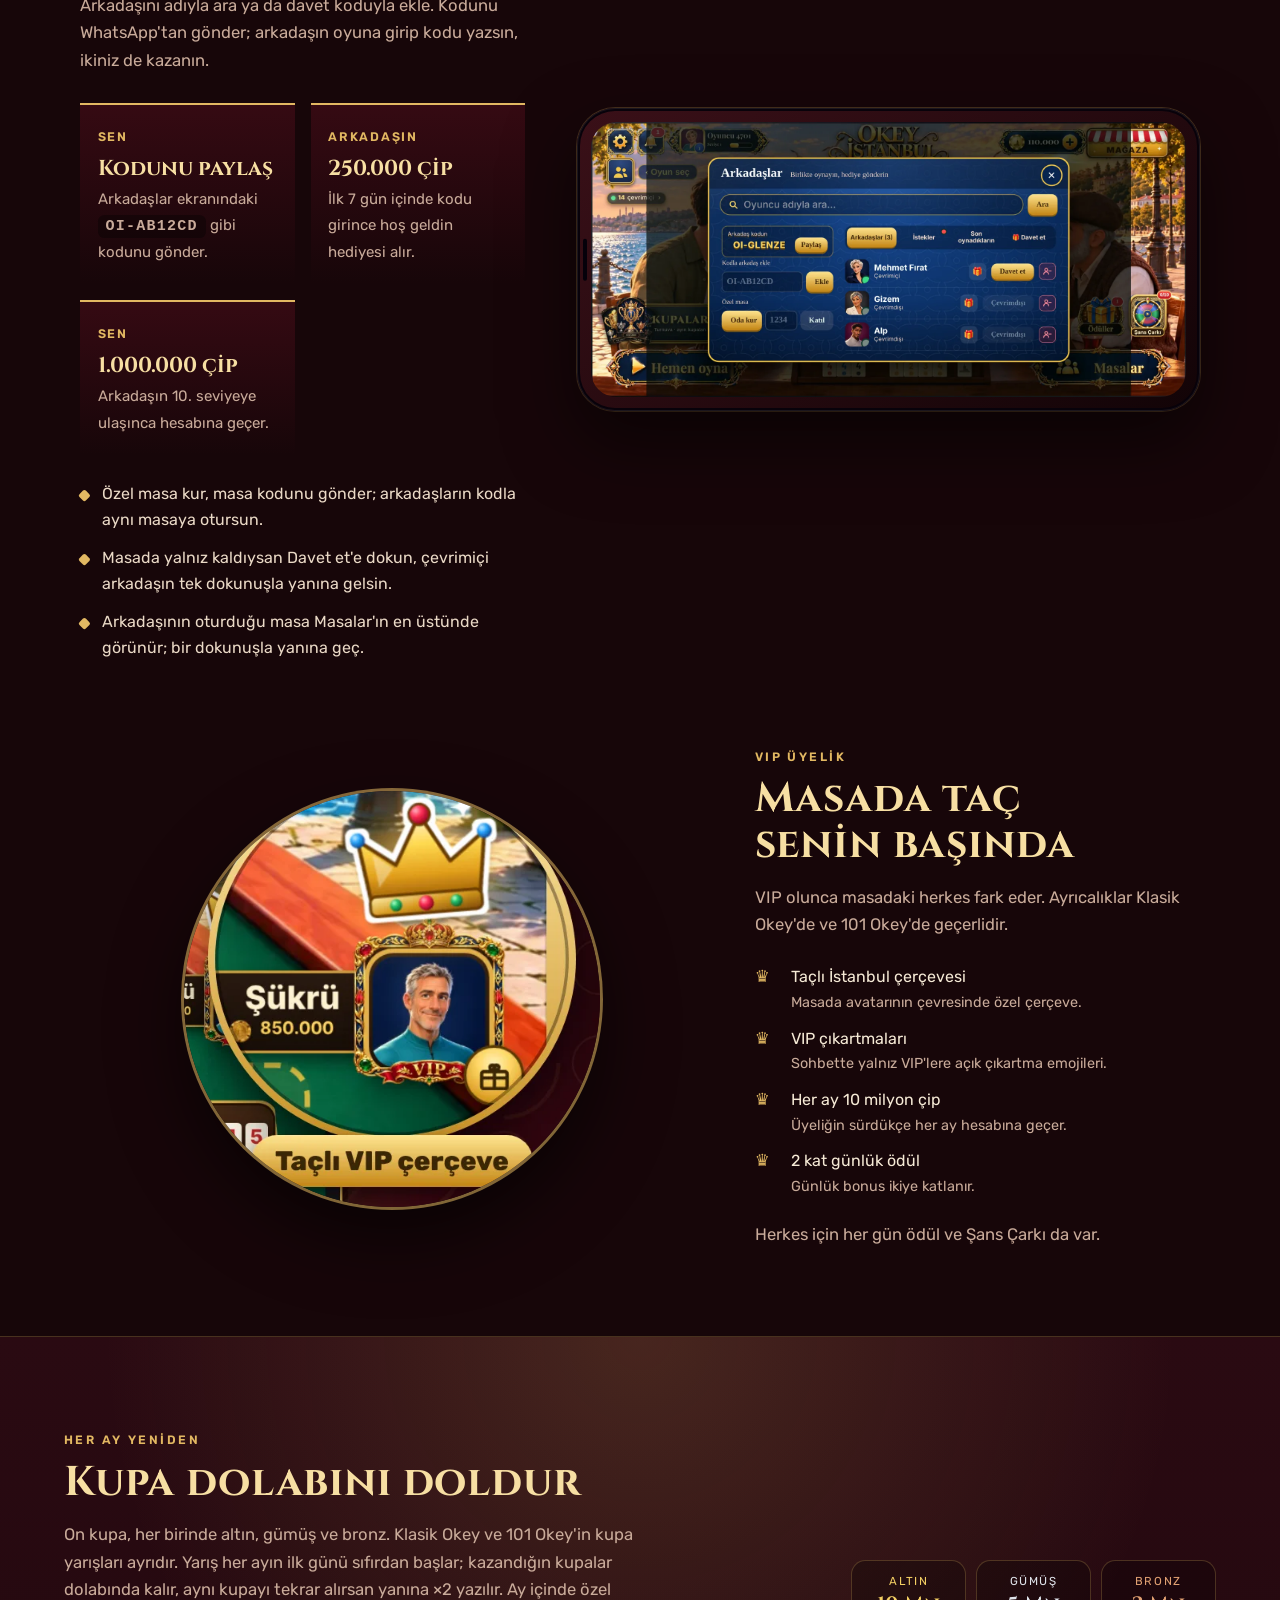
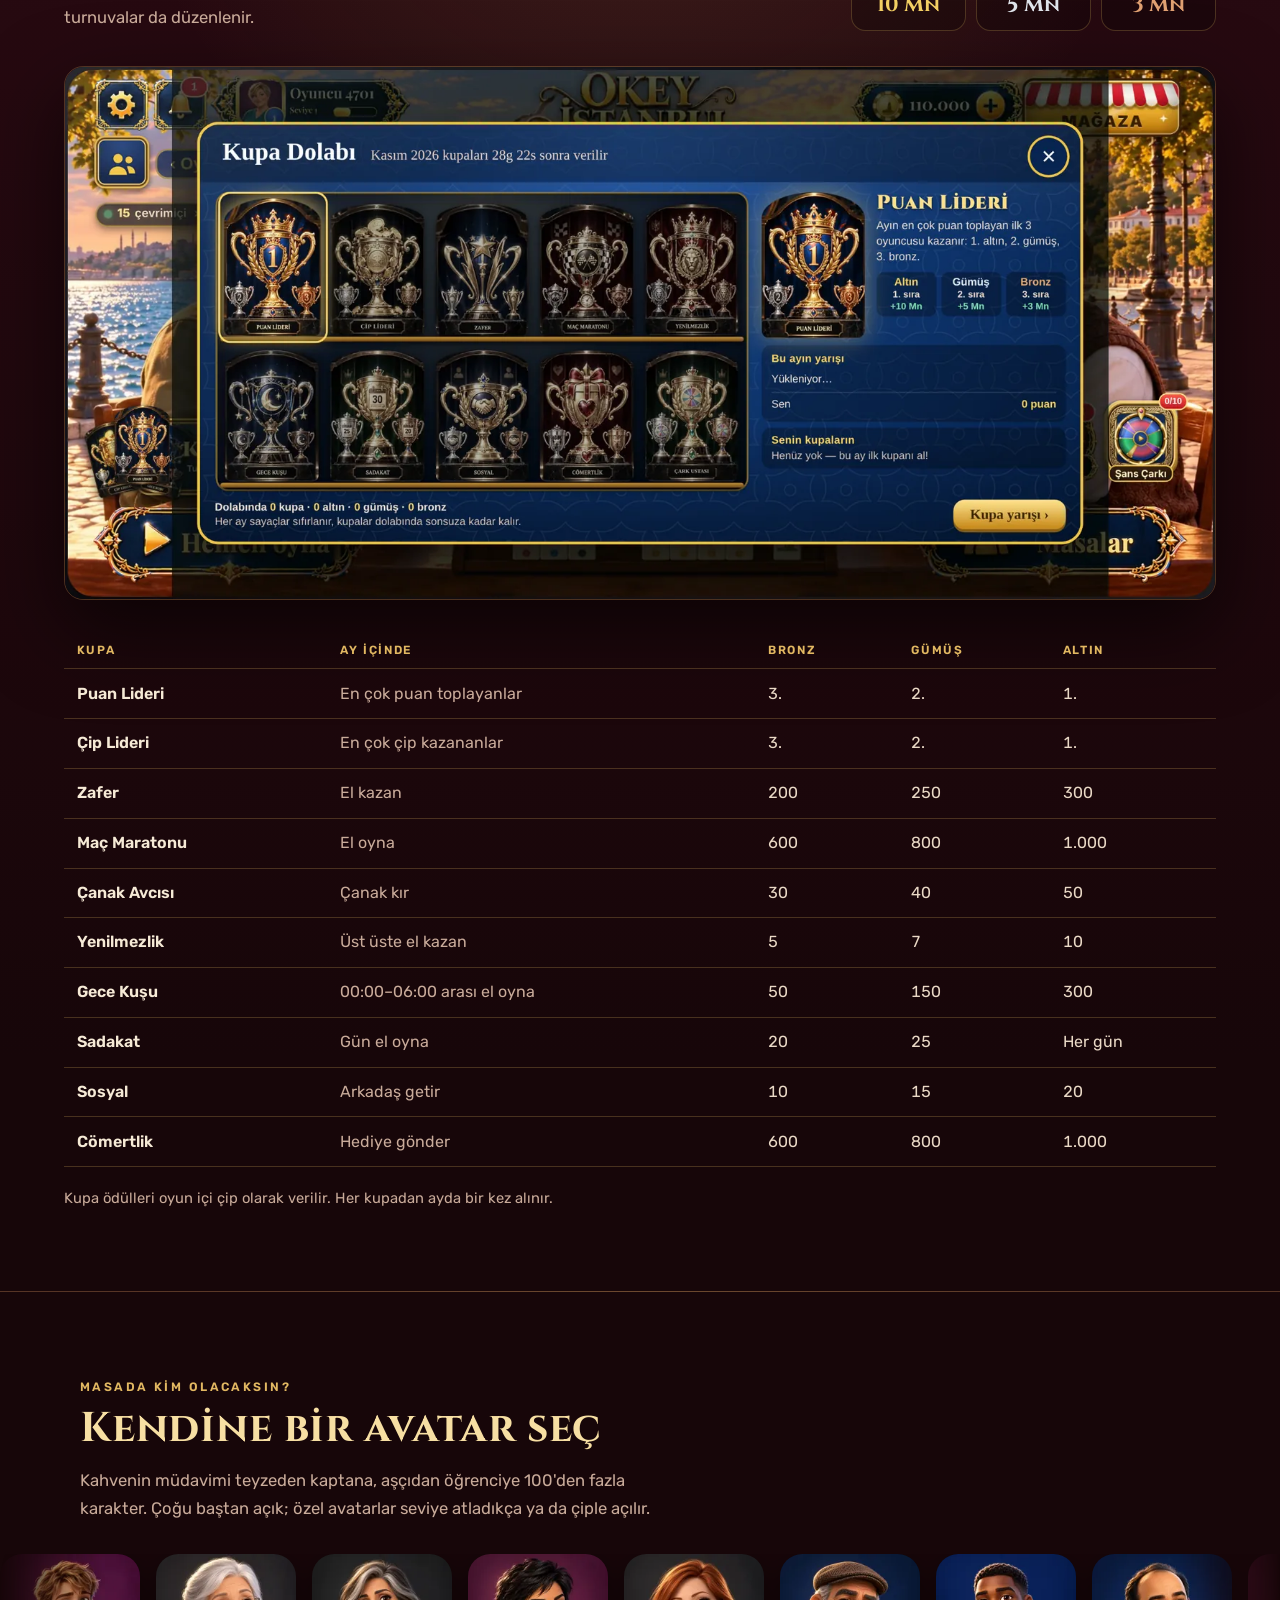
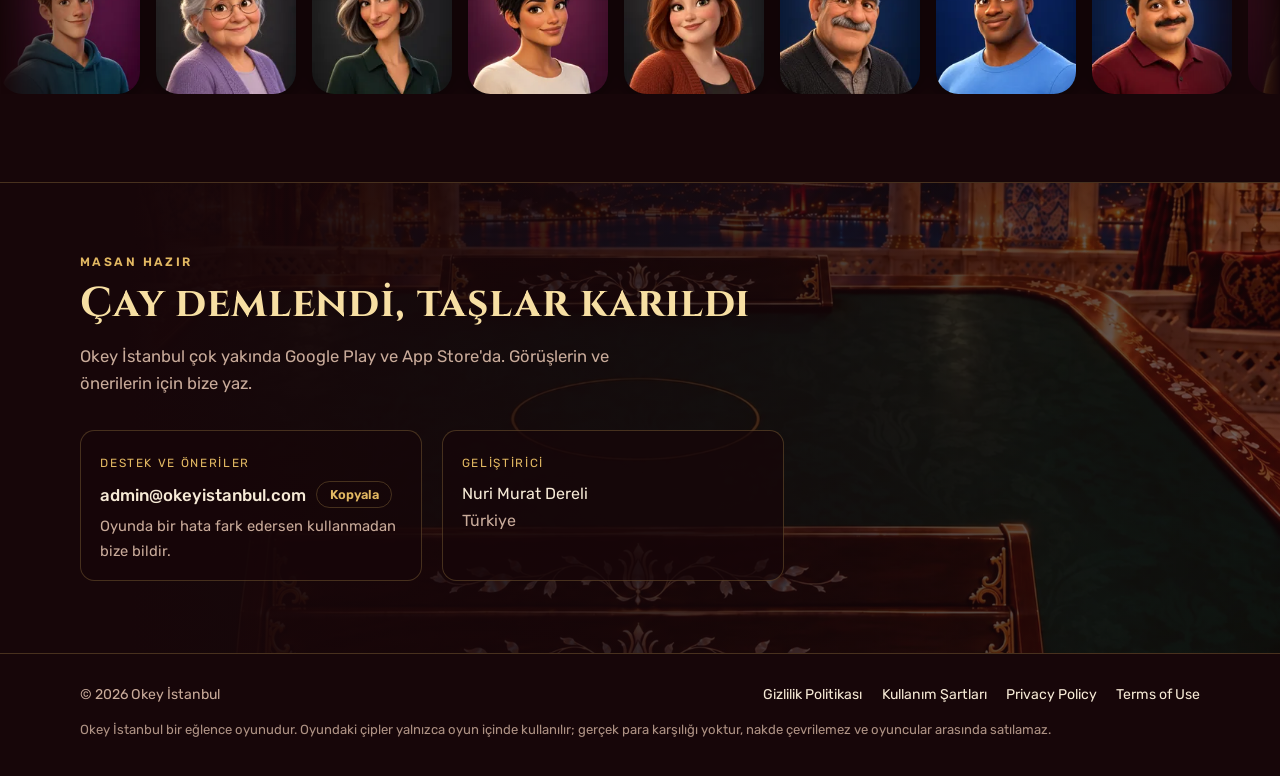
==== commit 2cf319c9: "Site yenilendi: guncel gorseller, 101 Okey, VIP, sartlar 2.5" ====
--- a/index.html
+++ b/index.html
@@ -4,9 +4,11 @@
 <meta charset="utf-8">
 <meta name="viewport" content="width=device-width, initial-scale=1, viewport-fit=cover">
 <title>Okey İstanbul</title>
-<meta name="description" content="Okey İstanbul: Boğaz kıyısında, köy kahvesinde ve Hünkâr sarayında gerçek oyuncularla ücretsiz okey. Yeni dostlar edin, arkadaşlarını masana çağır, her ay kupaları topla.">
+<meta name="description" content="Okey İstanbul: Klasik Okey ve 101 Okey tek uygulamada, ücretsiz. Manzaralı masalar, büyüteç, yazboz, sohbet ve ikramlar, arkadaşlarınla özel masa, her ay yenilenen kupalar.">
 <meta property="og:title" content="Okey İstanbul">
-<meta property="og:description" content="Okeyin kalbi İstanbul'da atar! Gerçek oyuncularla ücretsiz okey, yeni dostlar ve aylık kupa yarışı.">
+<meta property="og:description" content="Okeyin kalbi İstanbul'da atar! Klasik Okey ve 101 Okey tek uygulamada: manzaralı masalar, sohbet, ikramlar ve aylık kupalar.">
+<meta property="og:image:width" content="1200">
+<meta property="og:image:height" content="630">
 <meta property="og:image" content="https://okeyistanbul.com/img/og.jpg">
 <meta property="og:url" content="https://okeyistanbul.com/">
 <meta name="theme-color" content="#170609">
@@ -80,7 +82,7 @@
 /* telefon çerçevesi (yatay) */
 .phone{position:relative;margin:0;padding:clamp(8px,1.2vw,14px);border-radius:clamp(22px,3vw,38px);background:linear-gradient(145deg,#3a1018,#120407);
   box-shadow:inset 0 0 0 1px rgba(255,255,255,.08),inset 0 0 0 3px #08020a,0 30px 70px rgba(0,0,0,.55),0 0 0 1px var(--line)}
-.phone img{border-radius:clamp(14px,2vw,26px);aspect-ratio:16/9;object-fit:cover;width:100%}
+.phone img{border-radius:clamp(14px,2vw,26px);aspect-ratio:2095/969;object-fit:cover;width:100%}
 .phone::before{content:"";position:absolute;left:clamp(3px,.5vw,6px);top:50%;width:4px;height:14%;transform:translateY(-50%);border-radius:4px;background:#05010a}
 
 /* adımlar */
@@ -197,7 +199,42 @@
   .treats img:nth-child(2n){animation-delay:-1.4s}.treats img:nth-child(3n){animation-delay:-2.6s}
   @keyframes bob{50%{transform:translateY(-6px) rotate(-2deg)}}
 }
+.yt{position:relative;margin:2rem 0 0;padding:clamp(8px,1.2vw,14px);border-radius:clamp(22px,3vw,38px);background:linear-gradient(145deg,#3a1018,#120407);
+  box-shadow:inset 0 0 0 1px rgba(255,255,255,.08),inset 0 0 0 3px #08020a,0 30px 70px rgba(0,0,0,.55),0 0 0 1px var(--line)}
+.yt-in{position:relative;aspect-ratio:16/9;border-radius:clamp(14px,2vw,26px);overflow:hidden;background:#0b0306}
+.yt-in iframe{position:absolute;inset:0;width:100%;height:100%;border:0}
+.yt-play{position:absolute;inset:0;width:100%;height:100%;padding:0;border:0;background:none;cursor:pointer;display:block}
+.yt-play img{width:100%;height:100%;object-fit:cover;transition:transform .5s ease,filter .3s ease}
+.yt-play:hover img{transform:scale(1.02);filter:brightness(1.06)}
+.yt-btn{position:absolute;left:50%;top:50%;width:clamp(64px,9vw,96px);aspect-ratio:1;transform:translate(-50%,-50%);border-radius:50%;
+  background:radial-gradient(circle at 50% 35%,var(--gold-hi),var(--gold) 55%,#a87a2a);box-shadow:0 0 0 6px rgba(23,6,9,.45),0 14px 40px rgba(0,0,0,.6);display:grid;place-items:center}
+.yt-btn svg{width:38%;height:38%;margin-left:8%;fill:#3a1208}
+.yt-play:hover .yt-btn{box-shadow:0 0 0 8px rgba(247,223,163,.25),0 14px 40px rgba(0,0,0,.6)}
+.yt-len{position:absolute;right:.9rem;bottom:.8rem;padding:.2rem .55rem;border-radius:.4rem;background:rgba(10,3,5,.82);color:var(--cream);font:600 .82rem var(--body);font-variant-numeric:tabular-nums}
+.yt-note{margin:.9rem 0 0;color:var(--muted);font-size:.9rem}
+@media (prefers-reduced-motion:reduce){.yt-play img{transition:none}.yt-play:hover img{transform:none}}
 @media (prefers-reduced-motion:reduce){.crowd .row{animation:none}html{scroll-behavior:auto}}
+
+/* v2026-11: iki oyun, 101, VIP */
+.games{display:grid;grid-template-columns:repeat(2,minmax(0,1fr));gap:1rem;margin-top:1.8rem}
+.game{padding:1.1rem 1.15rem 1.15rem;border-radius:1.1rem;border:1px solid var(--line);background:radial-gradient(130% 100% at 0% 0%,rgba(125,26,44,.7),rgba(34,9,15,.92))}
+.game.b{background:radial-gradient(130% 100% at 0% 0%,rgba(30,62,120,.75),rgba(10,18,40,.92))}
+.game h3{margin:0 0 .35rem;font:700 1.25rem var(--display);color:var(--gold-hi);letter-spacing:.03em}
+.game p{margin:0;color:var(--muted);font-size:.94rem}
+.game ul{margin:.7rem 0 0;padding:0 0 0 1.05rem;color:var(--cream);font-size:.92rem;display:grid;gap:.25rem}
+.tag{display:inline-block;margin-left:.45rem;padding:.12rem .5rem;border-radius:99px;font:600 .68rem var(--body);letter-spacing:.12em;text-transform:uppercase;color:var(--night);background:linear-gradient(#f7dfa3,#d9a640);vertical-align:middle}
+.feats{display:grid;grid-template-columns:repeat(3,minmax(0,1fr));gap:1rem;margin-top:2.2rem}
+.feat{padding:1rem 1.1rem;border-radius:1rem;border:1px solid var(--line);background:rgba(34,9,15,.6)}
+.feat b{display:block;color:var(--cream);font-weight:600;margin-bottom:.25rem}
+.feat span{color:var(--muted);font-size:.92rem}
+.vipImg{margin:0;justify-self:center;max-width:26rem;width:100%}
+.vipImg img{width:100%;border-radius:50%;aspect-ratio:1;object-fit:cover;box-shadow:0 0 0 3px rgba(226,184,98,.55),0 30px 70px rgba(0,0,0,.6)}
+.perks{list-style:none;margin:1.6rem 0 0;padding:0;display:grid;gap:.7rem}
+.perks li{display:grid;grid-template-columns:1.6rem 1fr;gap:.7rem;align-items:start;color:var(--cream)}
+.perks li::before{content:"♛";color:var(--gold);font-size:1.05rem;line-height:1.5}
+.perks small{display:block;color:var(--muted);font-size:.9rem}
+.crowd img{border-radius:1.4rem}
+@media (max-width:56rem){ .games{grid-template-columns:1fr} .feats{grid-template-columns:1fr} }
 </style>
 </head>
 <body>
@@ -205,7 +242,7 @@
 <header class="top">
   <div class="wrap">
     <a class="mark" href="/"><img src="/cip.png" alt="" width="40" height="40">OKEY İSTANBUL</a>
-    <nav aria-label="Ana menü"><a href="#oyun">Oyun</a><a href="#masalar">Masalar</a><a href="#dostluk">Dostluk</a><a href="#kupalar">Kupalar</a><a href="#iletisim">İletişim</a></nav>
+    <nav aria-label="Ana menü"><a href="#oyunlar">Oyunlar</a><a href="#yuzbir">101 Okey</a><a href="#masalar">Masalar</a><a href="#dostluk">Dostluk</a><a href="#vip">VIP</a><a href="#kupalar">Kupalar</a><a href="#iletisim">İletişim</a></nav>
   </div>
 </header>
 
@@ -216,37 +253,107 @@
       <p class="kicker"><i aria-hidden="true"></i>Ücretsiz · iPhone ve Android'de çok yakında</p>
       <h1 class="brand">OKEY<span>İSTANBUL</span></h1>
       <p class="slogan">OKEYİN KALBİ İSTANBUL'DA ATAR!</p>
-      <p class="lede">Boğaz kıyısında, köy kahvesinde, Hünkâr sarayında. Gerçek oyuncularla okey oyna, yeni dostlar edin, arkadaşlarını masana çağır, her ay kupaları topla.</p>
+      <p class="lede">Klasik Okey ve 101 Okey tek uygulamada. Boğaz kıyısında, köy kahvesinde, saray odasında masanı kur; arkadaşlarını çağır, sohbet et, çay ısmarla, her ay kupaları topla.</p>
       <div class="stores">
         <div class="store"><svg viewBox="0 0 24 24" aria-hidden="true"><path d="M16.4 12.6c0-2.6 2.1-3.8 2.2-3.9-1.2-1.8-3.1-2-3.7-2-1.6-.2-3.1.9-3.9.9-.8 0-2-.9-3.4-.9-1.7 0-3.3 1-4.2 2.6-1.8 3.1-.5 7.7 1.3 10.2.9 1.2 1.9 2.6 3.2 2.6 1.3-.1 1.8-.8 3.3-.8 1.6 0 2 .8 3.4.8 1.4 0 2.3-1.3 3.1-2.5 1-1.4 1.4-2.8 1.4-2.9 0 0-2.7-1-2.7-4.1zM13.9 4.9c.7-.9 1.2-2 1-3.2-1 0-2.3.7-3 1.6-.7.8-1.2 2-1.1 3.1 1.2.1 2.3-.6 3.1-1.5z"/></svg><div><small>App Store</small><b>Çok yakında</b></div></div>
         <div class="store"><svg viewBox="0 0 24 24" aria-hidden="true"><path d="M3.6 2.3c-.3.3-.4.7-.4 1.2v17c0 .5.1.9.4 1.2l9.5-9.7zM14.4 13.3l2.8 2.9-11.6 6.7c-.5.3-1 .3-1.4.1zM20.4 10.6c.9.5.9 1.8 0 2.4l-2.5 1.4-3.1-3.1 3.1-3.1zM5.6 1.2l11.6 6.7-2.8 2.9L4.2 1.1c.4-.2.9-.2 1.4.1z"/></svg><div><small>Google Play</small><b>Çok yakında</b></div></div>
       </div>
       <ul class="facts">
+        <li><b>2</b>oyun</li>
         <li><b>10</b>salon</li>
-        <li><b>3</b>masa ambiyansı</li>
-        <li><b>10</b>aylık kupa</li>
-        <li><b>29</b>avatar</li>
-        <li><b>4</b>can dost</li>
+        <li><b>4</b>masa ambiyansı</li>
+        <li><b>5</b>masa rengi</li>
+        <li><b>100+</b>avatar</li>
       </ul>
     </div>
   </div>
 
-  <section id="oyun">
+  <section id="tanitim">
+    <div class="wrap">
+      <p class="eyebrow">Tanıtım filmi · 1 dakika 43 saniye</p>
+      <h2>Masaya oturmadan önce bir göz at</h2>
+      <p class="intro">101 Okey ve Klasik Okey tek uygulamada: manzaralı masalar, büyüteç, yazboz, sohbet, ikramlar, kupalar ve VIP. Oyundan görüntülerle, baştan sona.</p>
+      <div class="yt">
+        <div class="yt-in" id="yt" data-id="CfTJcPyH4tI">
+          <button class="yt-play" type="button" aria-label="Okey İstanbul tanıtım videosunu oynat (1 dakika 43 saniye)">
+            <img src="img/tanitim.webp" alt="" width="1280" height="720" loading="lazy">
+            <span class="yt-btn" aria-hidden="true"><svg viewBox="0 0 24 24"><path d="M6 4l15 8-15 8z"/></svg></span>
+            <span class="yt-len" aria-hidden="true">1:43</span>
+          </button>
+        </div>
+      </div>
+      <p class="yt-note">Video oynat'a dokunduğunda YouTube'dan yüklenir. <a href="https://www.youtube.com/watch?v=CfTJcPyH4tI" target="_blank" rel="noopener">YouTube'da izle</a></p>
+    </div>
+  </section>
+
+  <section id="oyunlar">
     <div class="wrap split">
       <div class="txt">
-        <p class="eyebrow">Oynaması çok kolay</p>
+        <p class="eyebrow">Tek hesap, iki oyun</p>
+        <h2>Klasik mi, 101 mi? İkisi de burada</h2>
+        <p class="intro">Uygulamayı açınca oyununu seç. Çiplerin, seviyen, avatarın ve arkadaşların iki oyunda ortak; istediğin an öbürüne geç.</p>
+        <div class="games">
+          <div class="game">
+            <h3>Klasik Okey</h3>
+            <p>Taşını at, çanağı kır.</p>
+            <ul><li>Dört kişilik ve tek'e tek masalar</li><li>Okey atarak bitir, çanağı topla</li><li>Turnuvalar ve aylık kupalar</li></ul>
+          </div>
+          <div class="game b">
+            <h3>101 Okey<span class="tag">Yeni</span></h3>
+            <p>Yüz biri aç, masaya hükmet.</p>
+            <ul><li>Seri ya da çift açılış, işleme</li><li>Tekli ve eşli masalar</li><li>Katlamalı ya da katlamasız</li></ul>
+          </div>
+        </div>
+      </div>
+      <figure class="phone"><img src="img/oyunlar.webp" alt="Oyun seçim ekranı: Klasik Okey ve 101 Okey kartları, arkada Boğaz manzarası ve masa başında oyuncular" width="1600" height="740" loading="lazy"></figure>
+    </div>
+  </section>
+
+  <section id="oyun">
+    <div class="wrap split rev">
+      <figure class="phone"><img src="img/klasik-masa.webp" alt="Klasik Okey masası: Boğaz Köprüsü önünde yeşil çuhalı masa, ıstakada dizilmiş taşlar, ortada kalan taş ve gösterge" width="1600" height="740" loading="lazy"></figure>
+      <div class="txt">
+        <p class="eyebrow">Klasik Okey</p>
         <h2>Bir dokunuşla masadasın</h2>
         <p class="intro">Bildiğin okey, mahalle kahvesindeki kurallarla. Taşları elle dizmekle uğraşmak istemezsen oyun senin için dizer.</p>
         <ol class="steps">
-          <li><div><b>Hemen oyna'ya dokun</b><span>Salonuna uygun bir masaya saniyeler içinde oturursun. Bekleyen oyuncu varsa onunla eşleşirsin, yoksa bilgisayar oyuncularıyla hemen başlarsın.</span></div></li>
-          <li><div><b>Seri diz ile taşlarını hazırla</b><span>Seriler ve perler kendiliğinden yan yana gelir, ikililer ayrılır, tek kalanlar sağ alta dizilir.</span></div></li>
+          <li><div><b>Hemen oyna'ya dokun</b><span>Salonuna uygun bir masaya saniyeler içinde oturursun. Oyuncu az olduğunda boş koltukları bilgisayar oyuncuları doldurur; kimsenin taşını görmez, kurallara uyarak oynarlar.</span></div></li>
+          <li><div><b>Seri diz ya da çift diz</b><span>Seriler ve perler kendiliğinden yan yana gelir, ikililer ayrılır, tek kalanlar sağ alta dizilir.</span></div></li>
           <li><div><b>Sürükle, at, bitir</b><span>Taşı yerden ya da desteden ıstakana çek, istediğin yere bırak. Son taşı Bitir alanına bırakınca el senindir.</span></div></li>
         </ol>
         <ul class="chips" aria-label="Kurallar">
           <li>Gösterge</li><li>Okey ve sahte okey</li><li>12-13-1 serisi</li><li>Çifte gitme</li><li>Okey atarak bitirme</li><li>Çanak</li>
         </ul>
       </div>
-      <figure class="phone"><img src="img/oyun-bogaz.webp" alt="Boğaz masasında oyun: ıstakada seri diz ile dizilmiş taşlar, ortada deste ve gösterge, çevrede üç oyuncu" width="1600" height="900" loading="lazy"></figure>
+    </div>
+  </section>
+
+  <section id="yuzbir">
+    <div class="wrap">
+      <p class="eyebrow">101 Okey</p>
+      <h2>Yüz biri aç, masaya hükmet</h2>
+      <p class="intro">Seriyle ya da çiftle aç, yerdeki perlere işle, en düşük puanla eli bitir. Puanlar el el yazboza yazılır; okeyle bitirirsen cezalar katlanır.</p>
+      <div class="tabs" role="tablist" aria-label="101 Okey özellikleri">
+        <button class="tab" role="tab" id="t-lens" aria-controls="p-lens" aria-selected="true">Büyüteç</button>
+        <button class="tab" role="tab" id="t-yz" aria-controls="p-yz" aria-selected="false">Yazboz</button>
+        <button class="tab" role="tab" id="t-renk" aria-controls="p-renk" aria-selected="false">Masa renkleri</button>
+      </div>
+      <div class="stage">
+        <figure id="p-lens" role="tabpanel" aria-labelledby="t-lens"><div class="phone"><img src="img/yuzbir-buyutec.webp" alt="101 Okey masası: kalabalık Seriler alanında taş sürüklenirken açılan büyüteç, sağda Çiftler alanı" width="1600" height="740" loading="lazy"></div>
+          <figcaption><b>Büyüteç</b><span>Kalabalık masada taşı sürükle; büyüteç açılır, işleyeceğin yeri kolayca görür, tek dokunuşla yerleştirirsin.</span></figcaption></figure>
+        <figure id="p-yz" role="tabpanel" aria-labelledby="t-yz" hidden><div class="phone"><img src="img/yuzbir-yazboz.webp" alt="El sonu ekranı: yazboz defterinde el el puanlar ve oyuncuların el sonu puan dökümü" width="1600" height="740" loading="lazy"></div>
+          <figcaption><b>Yazboz</b><span>Her elin puanı deftere yazılır. Seri masalarında toplam puanla seriyi kazanan belli olur.</span></figcaption></figure>
+        <figure id="p-renk" role="tabpanel" aria-labelledby="t-renk" hidden><div class="phone"><img src="img/yuzbir-renk.webp" alt="Dört farklı renkte 101 masası: bordo, lacivert, yeşil ve bakır" width="1600" height="740" loading="lazy"></div>
+          <figcaption><b>Masa renkleri</b><span>Bordo, lacivert, yeşil, bakır ve mavi; masanın rengini ayarlardan sen seç.</span></figcaption></figure>
+      </div>
+      <div class="feats">
+        <div class="feat"><b>Tekli ve eşli</b><span>Dört kişi tek başına ya da karşılıklı ikişer kişilik takımlar.</span></div>
+        <div class="feat"><b>Katlamalı ya da katlamasız</b><span>Katlamalı masalarda en yüksek açışın üstüne açarak kazancını büyüt.</span></div>
+        <div class="feat"><b>Yardımlı mod</b><span>İşlenebilecek taşlar işaretlenir, İşle tuşuyla tek dokunuşta işlersin.</span></div>
+        <div class="feat"><b>Geri topla</b><span>Yanlış yere mi açtın? Taşını atmadan önce o turdaki hamlelerini geri alabilirsin.</span></div>
+        <div class="feat"><b>Okeyi al</b><span>Yerdeki perde okeyin yerine geçen taş sende varsa okeyi alıp kullan.</span></div>
+        <div class="feat"><b>Çaycı Murat ile ders</b><span>101'e yeni misin? Çaycı Murat bir el boyunca adım adım anlatır.</span></div>
+      </div>
     </div>
   </section>
 
@@ -254,22 +361,22 @@
     <div class="wrap">
       <p class="eyebrow">Manzara senden</p>
       <h2>İstanbul'un en güzel masaları</h2>
-      <p class="intro">Masanı nerede kuracağını sen seç. Ambiyans ayarlardan değişir; Hünkâr salonunda saray masası kendiliğinden açılır.</p>
+      <p class="intro">Klasik Okey'de masanı nerede kuracağını sen seç; ambiyans ayarlardan tek dokunuşla değişir.</p>
       <div class="tabs" role="tablist" aria-label="Masa ambiyansları">
         <button class="tab" role="tab" id="t-bogaz" aria-controls="p-bogaz" aria-selected="true">Boğaz kıyısı</button>
         <button class="tab" role="tab" id="t-kahve" aria-controls="p-kahve" aria-selected="false">Köy kahvesi</button>
-        <button class="tab" role="tab" id="t-hunkar" aria-controls="p-hunkar" aria-selected="false">Hünkâr sarayı</button>
-        <button class="tab" role="tab" id="t-duo" aria-controls="p-duo" aria-selected="false">Tek'e tek</button>
+        <button class="tab" role="tab" id="t-saray" aria-controls="p-saray" aria-selected="false">Saray odası</button>
+        <button class="tab" role="tab" id="t-sade" aria-controls="p-sade" aria-selected="false">Sade masa</button>
       </div>
       <div class="stage">
-        <figure id="p-bogaz" role="tabpanel" aria-labelledby="t-bogaz"><div class="phone"><img src="img/oyun-bogaz.webp" alt="Boğaz Köprüsü önünde yeşil çuhalı dört kişilik masa" width="1600" height="900" loading="lazy"></div>
-          <figcaption><b>Boğaz kıyısı</b><span>Köprü, vapur ve martılar. Dört kişilik klasik masa.</span></figcaption></figure>
-        <figure id="p-kahve" role="tabpanel" aria-labelledby="t-kahve" hidden><div class="phone"><img src="img/oyun-kahve.webp" alt="Köy kahvesinde eskimiş çuhalı ahşap masa, arkada soba ve çaydanlık" width="1600" height="900" loading="lazy"></div>
+        <figure id="p-bogaz" role="tabpanel" aria-labelledby="t-bogaz"><div class="phone"><img src="img/amb-bogaz.webp" alt="Boğaz Köprüsü önünde yeşil çuhalı masa" width="1035" height="453" loading="lazy"></div>
+          <figcaption><b>Boğaz kıyısı</b><span>Köprü, vapur ve martılar eşliğinde.</span></figcaption></figure>
+        <figure id="p-kahve" role="tabpanel" aria-labelledby="t-kahve" hidden><div class="phone"><img src="img/amb-kahve.webp" alt="Köy kahvesinde ahşap masa" width="1035" height="453" loading="lazy"></div>
           <figcaption><b>Köy kahvesi</b><span>Soba başı, ince belli çay, yıllanmış çuha.</span></figcaption></figure>
-        <figure id="p-hunkar" role="tabpanel" aria-labelledby="t-hunkar" hidden><div class="phone"><img src="img/oyun-hunkar.webp" alt="Hünkâr salonu: gece Boğaz manzaralı saray odasında sedef kakmalı ıstakalar" width="1600" height="900" loading="lazy"></div>
-          <figcaption><b>Hünkâr sarayı</b><span>Sedef kakmalı abanoz ıstakalar, gece ışıklarıyla Boğaz.</span></figcaption></figure>
-        <figure id="p-duo" role="tabpanel" aria-labelledby="t-duo" hidden><div class="phone"><img src="img/oyun-duo.webp" alt="İki kişilik masa: karşılıklı iki oyuncu" width="1600" height="900" loading="lazy"></div>
-          <figcaption><b>Tek'e tek</b><span>İki kişilik masada daha hızlı eller.</span></figcaption></figure>
+        <figure id="p-saray" role="tabpanel" aria-labelledby="t-saray" hidden><div class="phone"><img src="img/amb-saray.webp" alt="Gece Boğaz manzaralı saray odasında masa" width="1035" height="457" loading="lazy"></div>
+          <figcaption><b>Saray odası</b><span>Gece ışıklarıyla Boğaz, kakmalı ıstakalar.</span></figcaption></figure>
+        <figure id="p-sade" role="tabpanel" aria-labelledby="t-sade" hidden><div class="phone"><img src="img/amb-sade.webp" alt="Sade yeşil çuha masa" width="1035" height="457" loading="lazy"></div>
+          <figcaption><b>Sade masa</b><span>Göz yormayan, yalnızca taşlara odaklanan düz çuha.</span></figcaption></figure>
       </div>
       <p class="ladder"><strong>10 salon</strong><span>Meydan</span><span>Mahalle</span><span>Kahvehane</span><span>Çarşı</span><span>Han</span><span>Kule</span><span>Köşk</span><span>Yalı</span><span>Saray</span><span>Hünkâr</span></p>
     </div>
@@ -277,11 +384,11 @@
 
   <section id="dostluk">
     <div class="wrap split rev">
-      <figure class="phone"><img src="img/oyun-ikram.webp" alt="Masada ikram ekranı: çay, Türk kahvesi, simit, lokum gibi ikramlar" width="1600" height="900" loading="lazy"></figure>
+      <figure class="phone"><img src="img/sohbet-ikram.webp" alt="Masada sohbet penceresi ve ikram ekranı: hazır mesajlar, emojiler, çay, Türk kahvesi, simit gibi ikramlar" width="1600" height="740" loading="lazy"></figure>
       <div class="txt">
         <p class="eyebrow">Bir masa, yeni dostlar</p>
         <h2>Okey yalnız oynanmaz</h2>
-        <p class="intro">Masalar'da yalnızca gerçek oyuncular oturur, bilgisayar oyuncusu yoktur. Sohbet et, rakibine çay ısmarla, eli bitirene Kız Kulesi gönder. Beğendiğin oyuncuyu arkadaş ekle, bir dahaki sefere aynı masada buluşun.</p>
+        <p class="intro">Masada sohbet et: hazır mesajlar, emojiler ve VIP çıkartmaları. Rakibine çay ısmarla, eli bitirene Kız Kulesi gönder. Beğendiğin oyuncuyu arkadaş ekle, bir dahaki sefere aynı masada buluşun.</p>
         <div class="treats" aria-label="İkram ve hediyeler">
           <img src="img/g1.webp" alt="Çay" width="72" height="72" loading="lazy">
           <img src="img/g2.webp" alt="Simit" width="72" height="72" loading="lazy">
@@ -309,19 +416,37 @@
       <div class="txt">
         <p class="eyebrow">Arkadaşını çağır</p>
         <h2>Masana kimi istersen onu çağır</h2>
-        <p class="intro">Her oyuncunun bir davet kodu var. Kodunu WhatsApp'tan gönder; arkadaşın oyuna girip kodu yazsın, ikiniz de kazanın.</p>
+        <p class="intro">Arkadaşını adıyla ara ya da davet koduyla ekle. Kodunu WhatsApp'tan gönder; arkadaşın oyuna girip kodu yazsın, ikiniz de kazanın.</p>
         <ol class="invite">
           <li><small>Sen</small><b>Kodunu paylaş</b><span>Arkadaşlar ekranındaki <span class="code">OI-AB12CD</span> gibi kodunu gönder.</span></li>
           <li><small>Arkadaşın</small><b>250.000 çip</b><span>İlk 7 gün içinde kodu girince hoş geldin hediyesi alır.</span></li>
           <li><small>Sen</small><b>1.000.000 çip</b><span>Arkadaşın 10. seviyeye ulaşınca hesabına geçer.</span></li>
         </ol>
         <ul class="notes">
-          <li>Özel masa kur, 6 haneli masa kodunu gönder; arkadaşların kodla aynı masaya otursun.</li>
+          <li>Özel masa kur, masa kodunu gönder; arkadaşların kodla aynı masaya otursun.</li>
           <li>Masada yalnız kaldıysan Davet et'e dokun, çevrimiçi arkadaşın tek dokunuşla yanına gelsin.</li>
-          <li>Beklemek istemezsen Hemen oyna ile hemen yeni bir ele geç.</li>
+          <li>Arkadaşının oturduğu masa Masalar'ın en üstünde görünür; bir dokunuşla yanına geç.</li>
         </ul>
       </div>
-      <figure class="phone"><img src="img/oyun-davet.webp" alt="Arkadaşlar ekranı: arkadaş kodu, kodla arkadaş ekleme, özel masa ve davet ödülleri" width="1600" height="900" loading="lazy"></figure>
+      <figure class="phone"><img src="img/arkadaslar.webp" alt="Arkadaşlar ekranı: adla oyuncu arama, arkadaş kodu, kodla arkadaş ekleme, özel masa ve çevrimiçi arkadaşlar" width="1600" height="740" loading="lazy"></figure>
+    </div>
+  </section>
+
+  <section id="vip">
+    <div class="wrap split rev">
+      <figure class="vipImg"><img src="img/vip-cerceve.webp" alt="Masada taçlı VIP çerçeveli oyuncu avatarı" width="540" height="520" loading="lazy"></figure>
+      <div class="txt">
+        <p class="eyebrow">VIP üyelik</p>
+        <h2>Masada taç senin başında</h2>
+        <p class="intro">VIP olunca masadaki herkes fark eder. Ayrıcalıklar Klasik Okey'de ve 101 Okey'de geçerlidir.</p>
+        <ul class="perks">
+          <li><div>Taçlı İstanbul çerçevesi<small>Masada avatarının çevresinde özel çerçeve.</small></div></li>
+          <li><div>VIP çıkartmaları<small>Sohbette yalnız VIP'lere açık çıkartma emojileri.</small></div></li>
+          <li><div>Her ay 10 milyon çip<small>Üyeliğin sürdükçe her ay hesabına geçer.</small></div></li>
+          <li><div>2 kat günlük ödül<small>Günlük bonus ikiye katlanır.</small></div></li>
+        </ul>
+        <p class="intro" style="margin-top:1.4rem">Herkes için her gün ödül ve Şans Çarkı da var.</p>
+      </div>
     </div>
   </section>
 
@@ -331,7 +456,7 @@
         <div>
           <p class="eyebrow">Her ay yeniden</p>
           <h2>Kupa dolabını doldur</h2>
-          <p class="intro">On kupa, her birinde altın, gümüş ve bronz. Yarış her ayın ilk günü sıfırdan başlar; kazandığın kupalar dolabında kalır, aynı kupayı tekrar alırsan yanına ×2 yazılır.</p>
+          <p class="intro">On kupa, her birinde altın, gümüş ve bronz. Klasik Okey ve 101 Okey'in kupa yarışları ayrıdır. Yarış her ayın ilk günü sıfırdan başlar; kazandığın kupalar dolabında kalır, aynı kupayı tekrar alırsan yanına ×2 yazılır. Ay içinde özel turnuvalar da düzenlenir.</p>
         </div>
         <div class="prizes" aria-label="Kupa ödülleri">
           <div class="prize g"><small>Altın</small><b>10 Mn</b></div>
@@ -339,7 +464,7 @@
           <div class="prize b"><small>Bronz</small><b>3 Mn</b></div>
         </div>
       </div>
-      <figure class="cabImg"><img src="img/kupalar.webp" alt="Kupa dolabı: Puan Lideri, Altın Lideri, Zafer, Maç Maratonu, Çanak Avcısı, Yenilmezlik, Gece Kuşu, Sadakat, Sosyal ve Cömertlik kupaları" width="1672" height="941" loading="lazy"></figure>
+      <figure class="cabImg"><img src="img/kupa-dolabi.webp" alt="Oyundaki Kupa Dolabı: altın, gümüş ve bronz kupalar, Puan Lideri kupasının açıklaması" width="1600" height="740" loading="lazy"></figure>
       <div class="troWrap">
         <table class="tro">
           <thead><tr><th scope="col">Kupa</th><th scope="col">Ay içinde</th><th scope="col">Bronz</th><th scope="col">Gümüş</th><th scope="col">Altın</th></tr></thead>
@@ -365,13 +490,13 @@
     <div class="wrap">
       <p class="eyebrow">Masada kim olacaksın?</p>
       <h2>Kendine bir avatar seç</h2>
-      <p class="intro">Kahvenin müdavimi amcadan kaptana, aşçıdan Boğaz'ın kızlarına 29 karakter. İlk dokuzu baştan açık; diğerleri seviye atladıkça ya da çiple açılır.</p>
+      <p class="intro">Kahvenin müdavimi teyzeden kaptana, aşçıdan öğrenciye 100'den fazla karakter. Çoğu baştan açık; özel avatarlar seviye atladıkça ya da çiple açılır.</p>
     </div>
     <div class="crowd" aria-hidden="true">
       <div class="row">
-        <img src="img/av1.webp" alt="" loading="lazy"><img src="img/av2.webp" alt="" loading="lazy"><img src="img/av3.webp" alt="" loading="lazy"><img src="img/av4.webp" alt="" loading="lazy"><img src="img/av5.webp" alt="" loading="lazy"><img src="img/av6.webp" alt="" loading="lazy"><img src="img/av7.webp" alt="" loading="lazy"><img src="img/av8.webp" alt="" loading="lazy"><img src="img/av9.webp" alt="" loading="lazy"><img src="img/av10.webp" alt="" loading="lazy"><img src="img/av11.webp" alt="" loading="lazy"><img src="img/av12.webp" alt="" loading="lazy">
-        <img src="img/av1.webp" alt="" loading="lazy"><img src="img/av2.webp" alt="" loading="lazy"><img src="img/av3.webp" alt="" loading="lazy"><img src="img/av4.webp" alt="" loading="lazy"><img src="img/av5.webp" alt="" loading="lazy"><img src="img/av6.webp" alt="" loading="lazy"><img src="img/av7.webp" alt="" loading="lazy"><img src="img/av8.webp" alt="" loading="lazy"><img src="img/av9.webp" alt="" loading="lazy"><img src="img/av10.webp" alt="" loading="lazy"><img src="img/av11.webp" alt="" loading="lazy"><img src="img/av12.webp" alt="" loading="lazy">
-      </div>
+      <img src="img/avt1.webp" alt="" width="192" height="192" loading="lazy"><img src="img/avt2.webp" alt="" width="192" height="192" loading="lazy"><img src="img/avt3.webp" alt="" width="192" height="192" loading="lazy"><img src="img/avt4.webp" alt="" width="192" height="192" loading="lazy"><img src="img/avt5.webp" alt="" width="192" height="192" loading="lazy"><img src="img/avt6.webp" alt="" width="192" height="192" loading="lazy"><img src="img/avt7.webp" alt="" width="192" height="192" loading="lazy"><img src="img/avt8.webp" alt="" width="192" height="192" loading="lazy"><img src="img/avt9.webp" alt="" width="192" height="192" loading="lazy"><img src="img/avt10.webp" alt="" width="192" height="192" loading="lazy"><img src="img/avt11.webp" alt="" width="192" height="192" loading="lazy"><img src="img/avt12.webp" alt="" width="192" height="192" loading="lazy"><img src="img/avt13.webp" alt="" width="192" height="192" loading="lazy"><img src="img/avt14.webp" alt="" width="192" height="192" loading="lazy"><img src="img/avt15.webp" alt="" width="192" height="192" loading="lazy"><img src="img/avt16.webp" alt="" width="192" height="192" loading="lazy">
+      <img src="img/avt1.webp" alt="" width="192" height="192" loading="lazy"><img src="img/avt2.webp" alt="" width="192" height="192" loading="lazy"><img src="img/avt3.webp" alt="" width="192" height="192" loading="lazy"><img src="img/avt4.webp" alt="" width="192" height="192" loading="lazy"><img src="img/avt5.webp" alt="" width="192" height="192" loading="lazy"><img src="img/avt6.webp" alt="" width="192" height="192" loading="lazy"><img src="img/avt7.webp" alt="" width="192" height="192" loading="lazy"><img src="img/avt8.webp" alt="" width="192" height="192" loading="lazy"><img src="img/avt9.webp" alt="" width="192" height="192" loading="lazy"><img src="img/avt10.webp" alt="" width="192" height="192" loading="lazy"><img src="img/avt11.webp" alt="" width="192" height="192" loading="lazy"><img src="img/avt12.webp" alt="" width="192" height="192" loading="lazy"><img src="img/avt13.webp" alt="" width="192" height="192" loading="lazy"><img src="img/avt14.webp" alt="" width="192" height="192" loading="lazy"><img src="img/avt15.webp" alt="" width="192" height="192" loading="lazy"><img src="img/avt16.webp" alt="" width="192" height="192" loading="lazy">
+    </div>
     </div>
   </section>
 
@@ -380,7 +505,7 @@
     <div class="wrap">
       <p class="eyebrow">Masan hazır</p>
       <h2>Çay demlendi, taşlar karıldı</h2>
-      <p class="intro">Okey İstanbul çok yakında App Store ve Google Play'de. Görüşlerin ve önerilerin için bize yaz.</p>
+      <p class="intro">Okey İstanbul çok yakında Google Play ve App Store'da. Görüşlerin ve önerilerin için bize yaz.</p>
       <div class="contact">
         <div class="card">
           <small>Destek ve öneriler</small>
@@ -406,15 +531,20 @@
 
 <script>
 (function(){
-  var tabs=[].slice.call(document.querySelectorAll('.tab'));
+  [].forEach.call(document.querySelectorAll('[role=tablist]'),function(L){var tabs=[].slice.call(L.querySelectorAll('.tab'));
   function pick(t){tabs.forEach(function(x){var on=x===t;x.setAttribute('aria-selected',on?'true':'false');x.tabIndex=on?0:-1;document.getElementById(x.getAttribute('aria-controls')).hidden=!on})}
   tabs.forEach(function(t,i){t.addEventListener('click',function(){pick(t)});t.addEventListener('keydown',function(e){var d=e.key==='ArrowRight'?1:e.key==='ArrowLeft'?-1:0;if(!d)return;var n=tabs[(i+d+tabs.length)%tabs.length];n.focus();pick(n)})});
-  pick(tabs[0]);
+  pick(tabs[0])});
   var b=document.getElementById('copy');
   b.addEventListener('click',function(){var t=document.getElementById('mail').textContent;
     function ok(){b.textContent='Kopyalandı';setTimeout(function(){b.textContent='Kopyala'},1800)}
     function sel(){var r=document.createRange();r.selectNodeContents(document.getElementById('mail'));var s=getSelection();s.removeAllRanges();s.addRange(r)}
     try{navigator.clipboard.writeText(t).then(ok,sel)}catch(e){sel()}});
+  var y=document.getElementById('yt');
+  if(y){y.querySelector('.yt-play').addEventListener('click',function(){var f=document.createElement('iframe');
+    f.src='https://www.youtube-nocookie.com/embed/'+y.getAttribute('data-id')+'?autoplay=1&rel=0&playsinline=1&modestbranding=1';
+    f.title='Okey İstanbul tanıtım videosu';f.allow='autoplay; encrypted-media; picture-in-picture; fullscreen';f.allowFullscreen=true;f.referrerPolicy='strict-origin-when-cross-origin';
+    y.innerHTML='';y.appendChild(f)})}
 })();
 </script>
 </body>
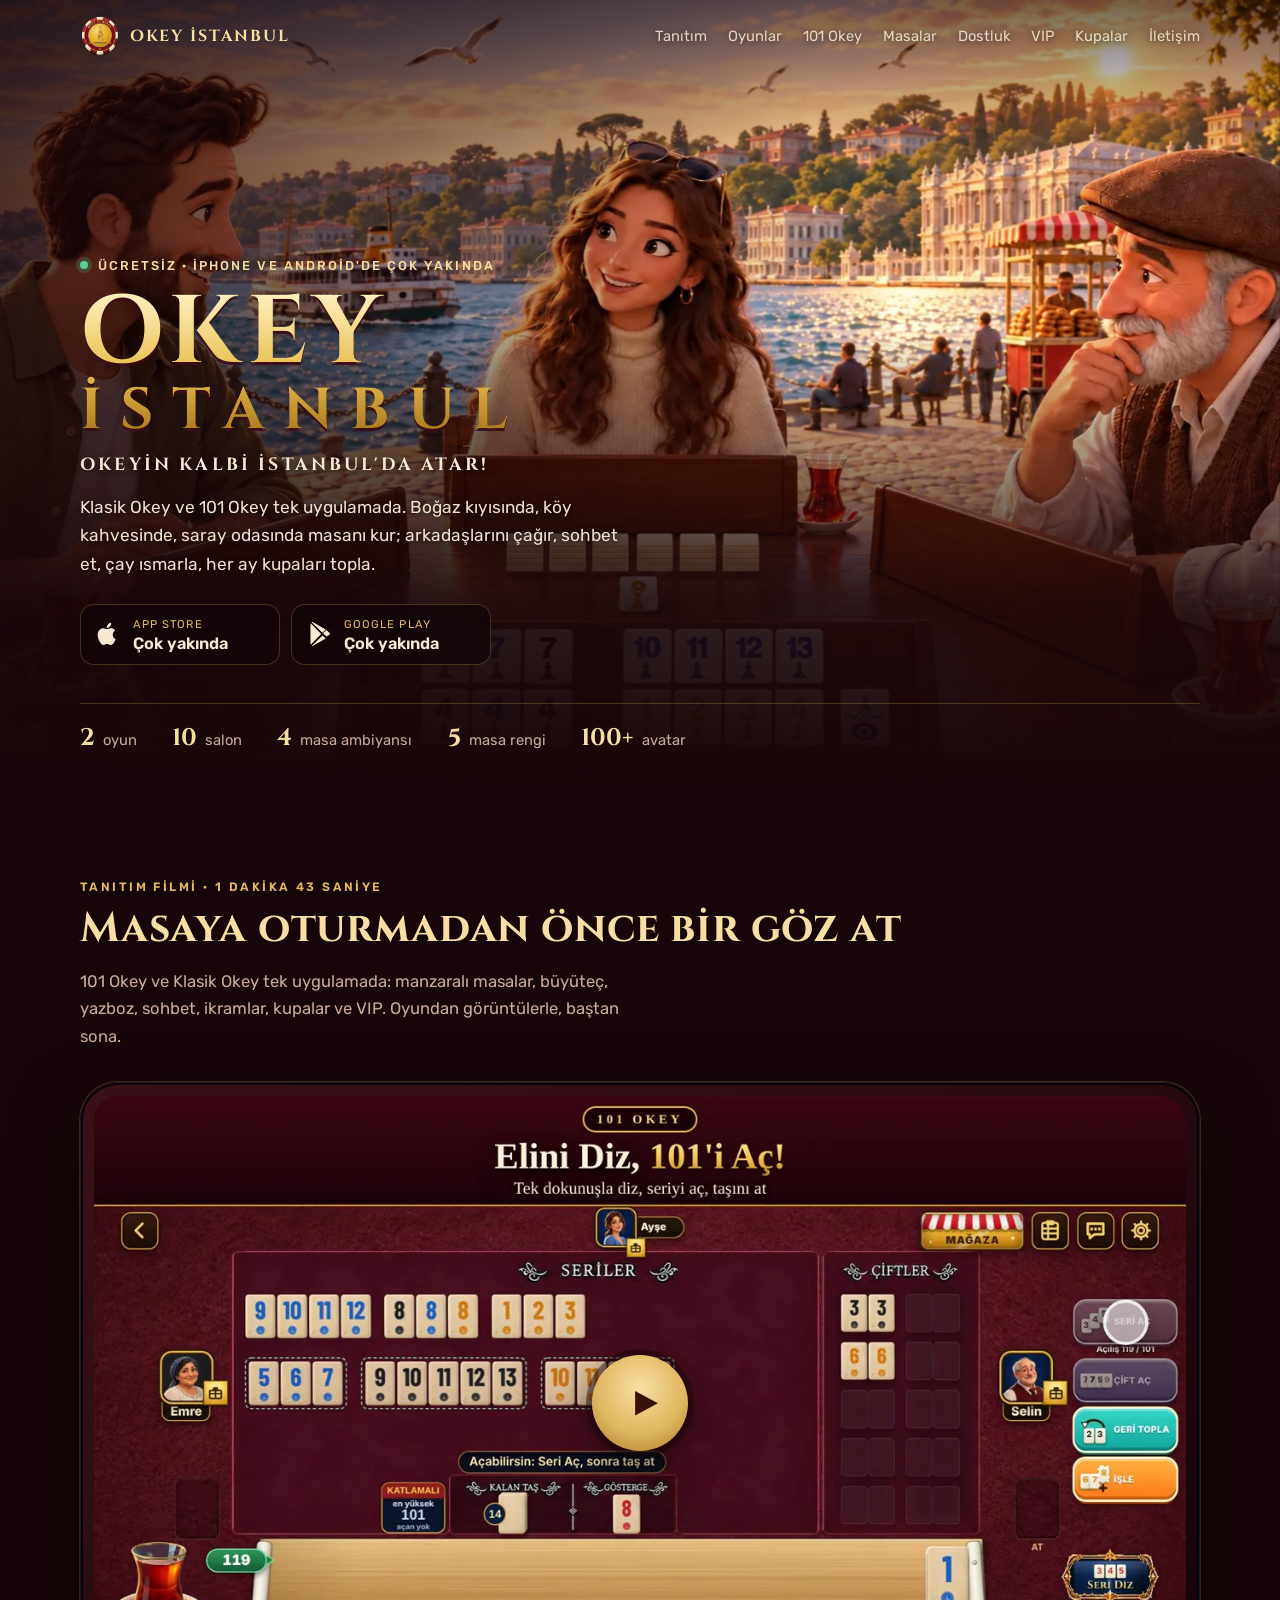
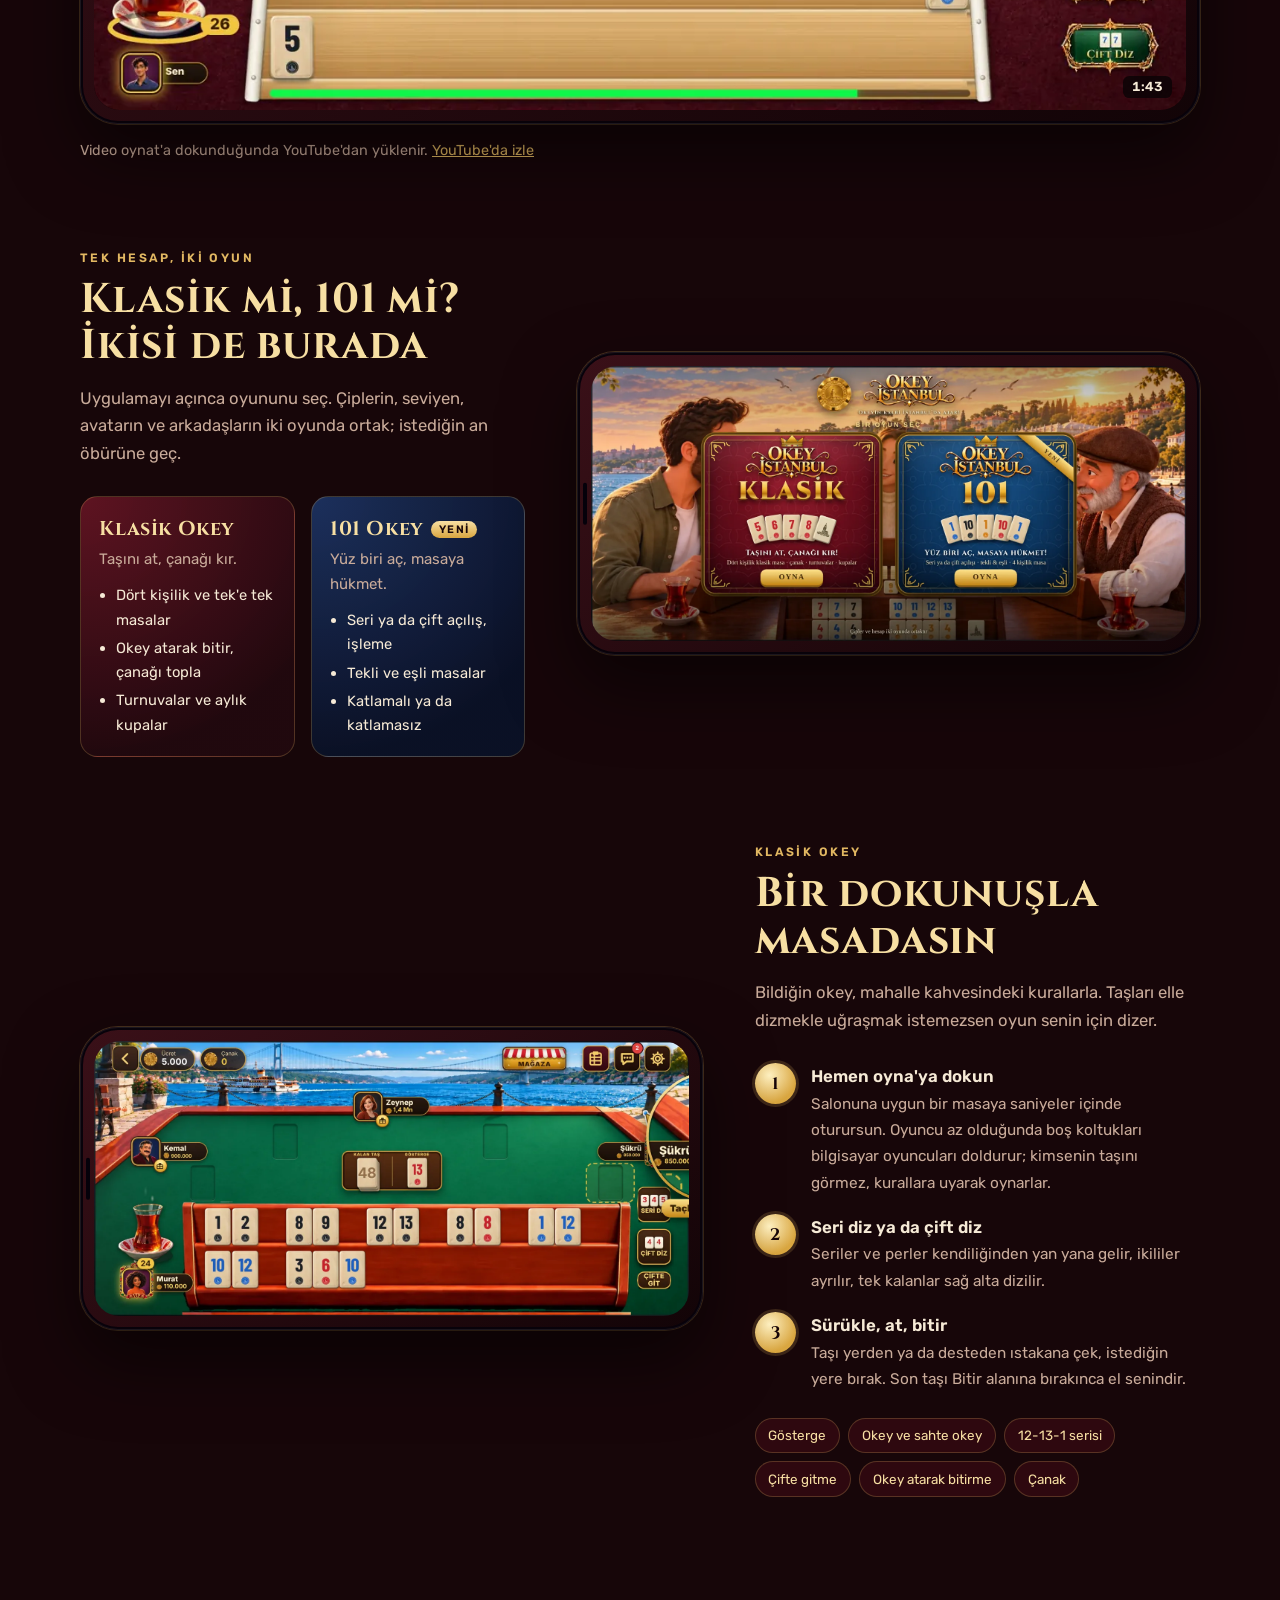
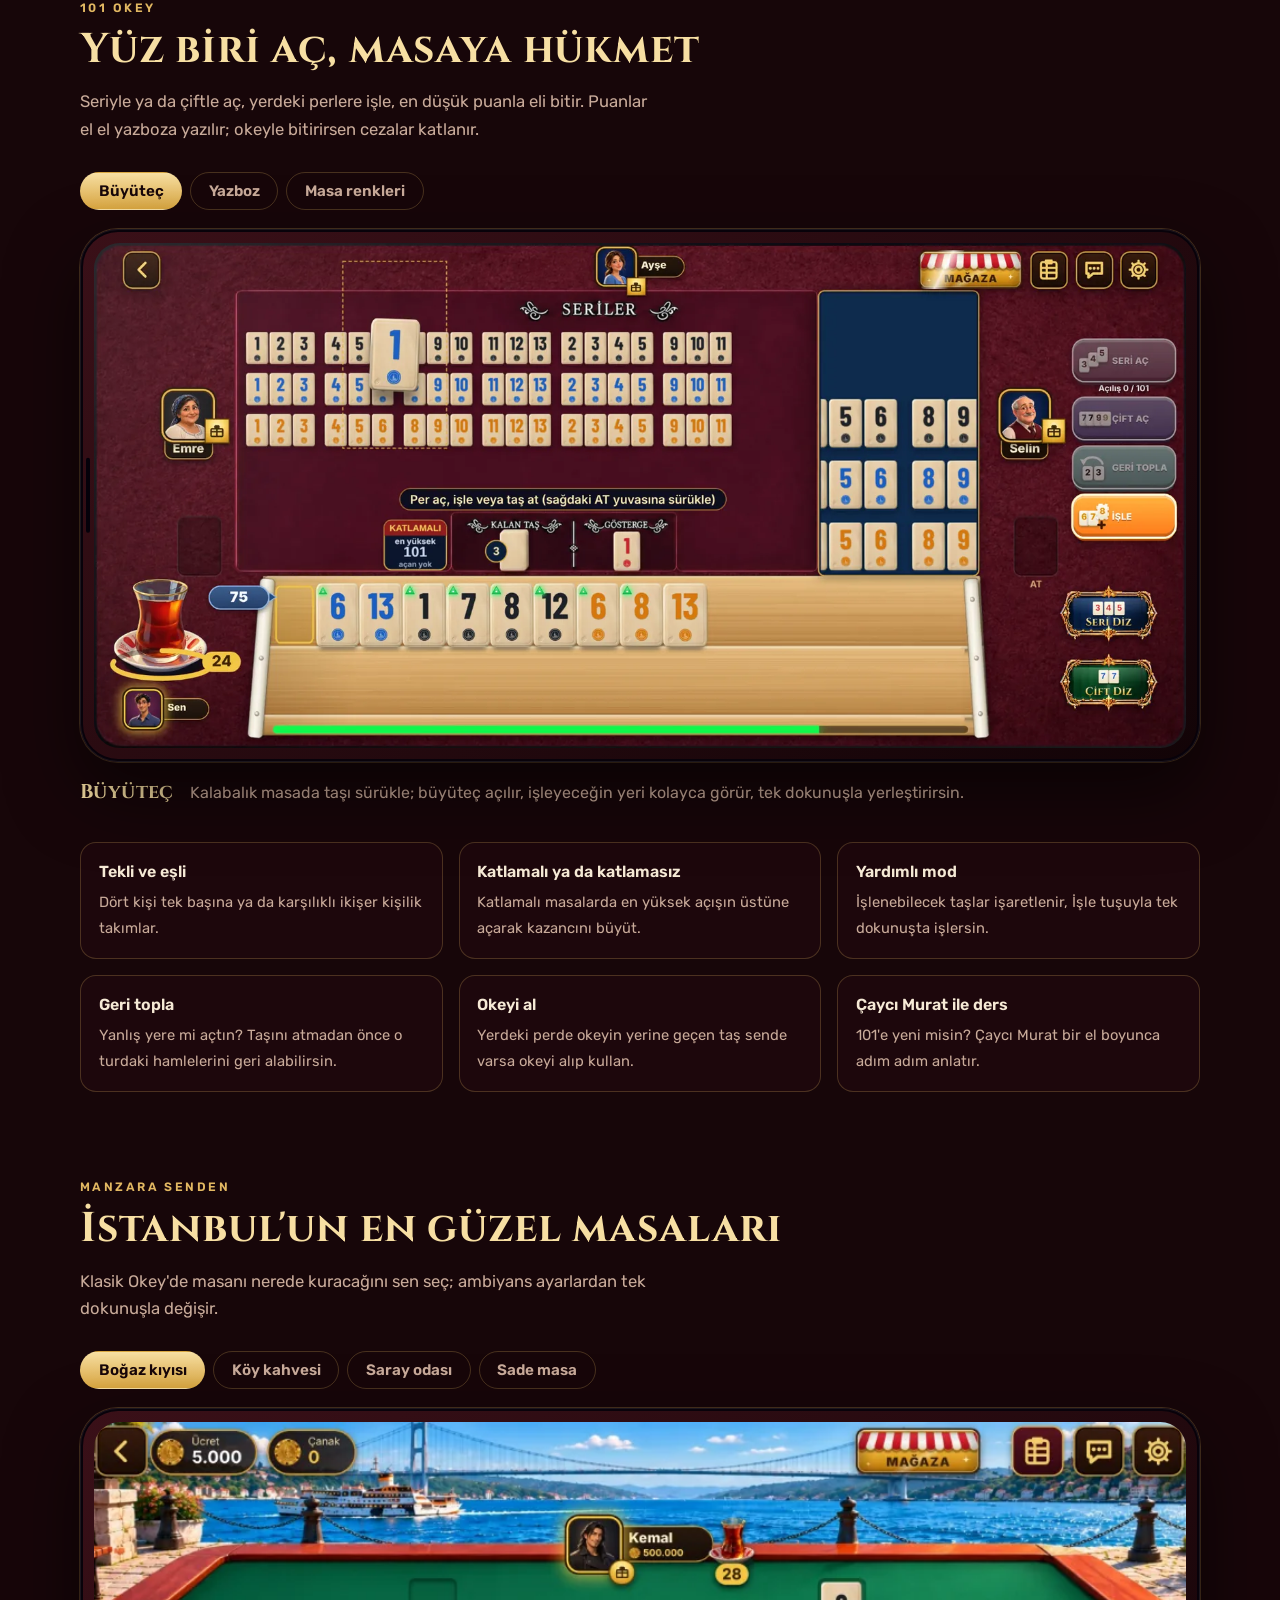
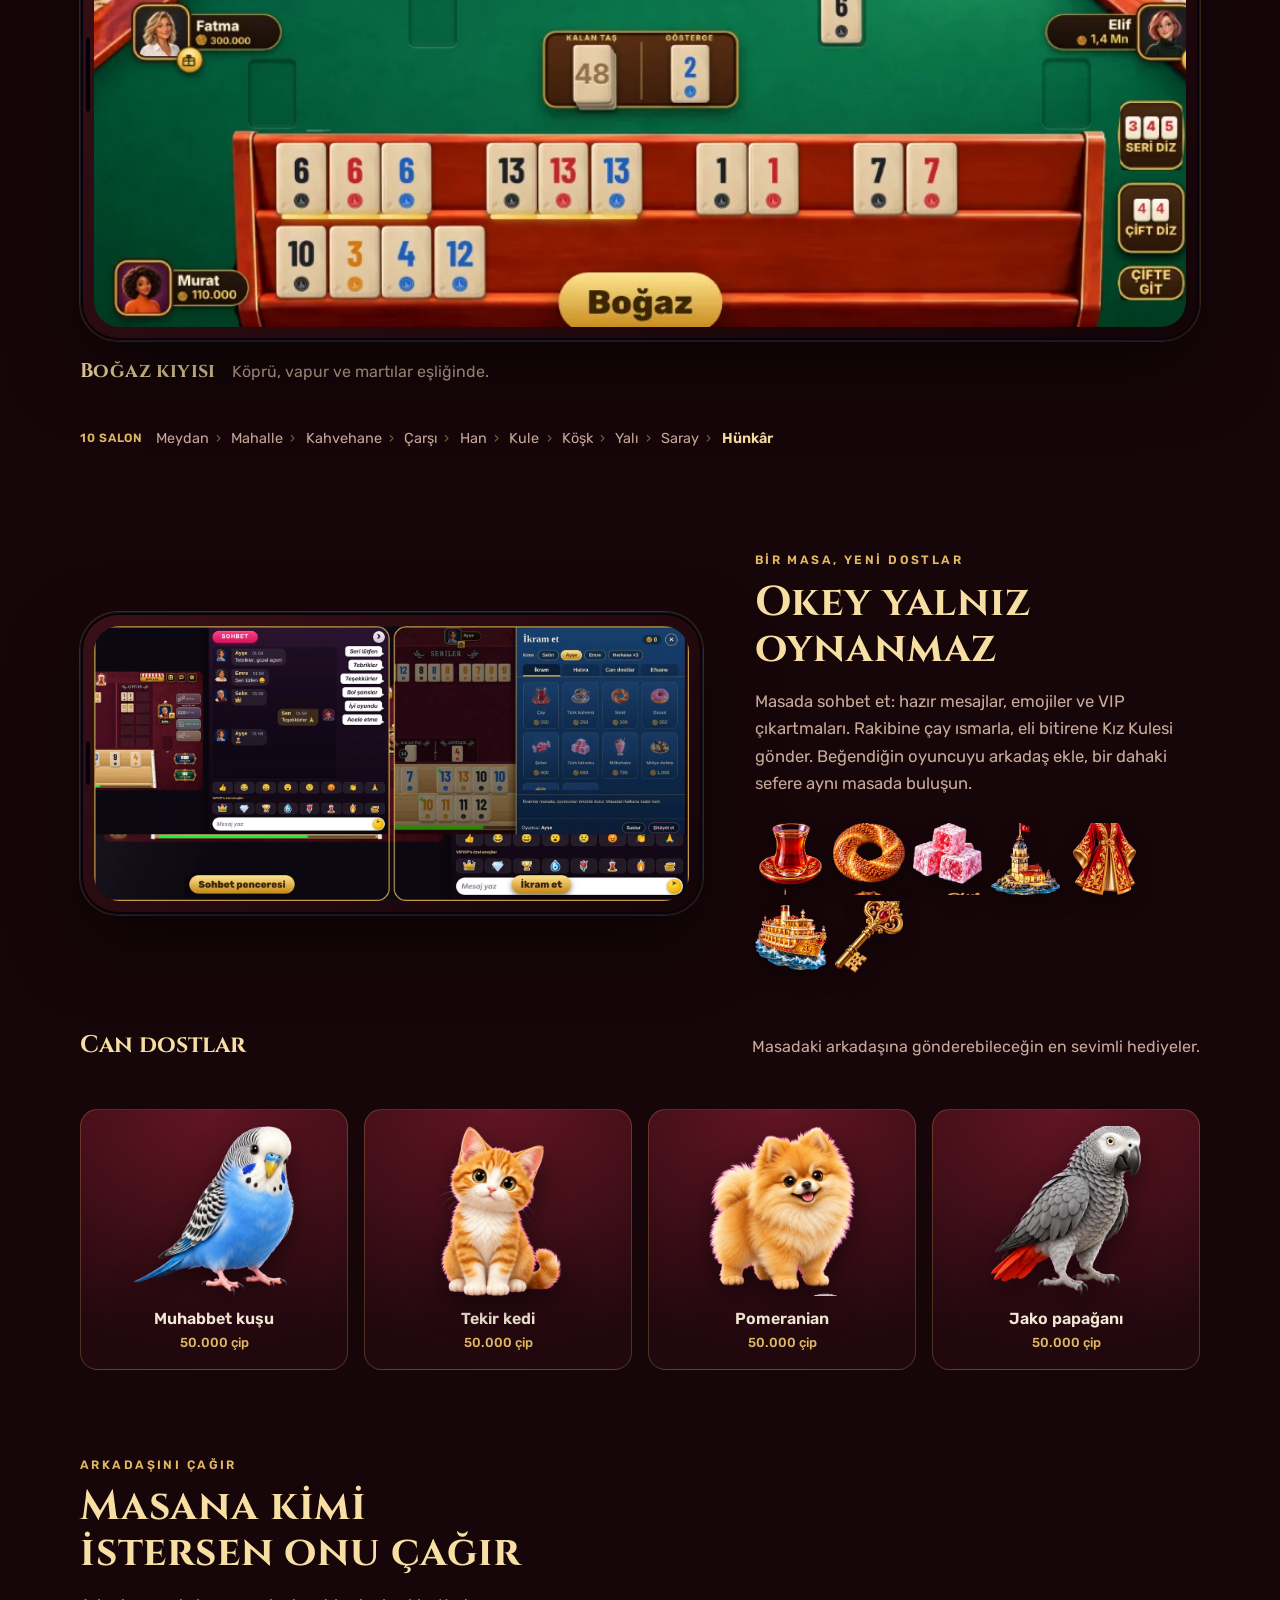
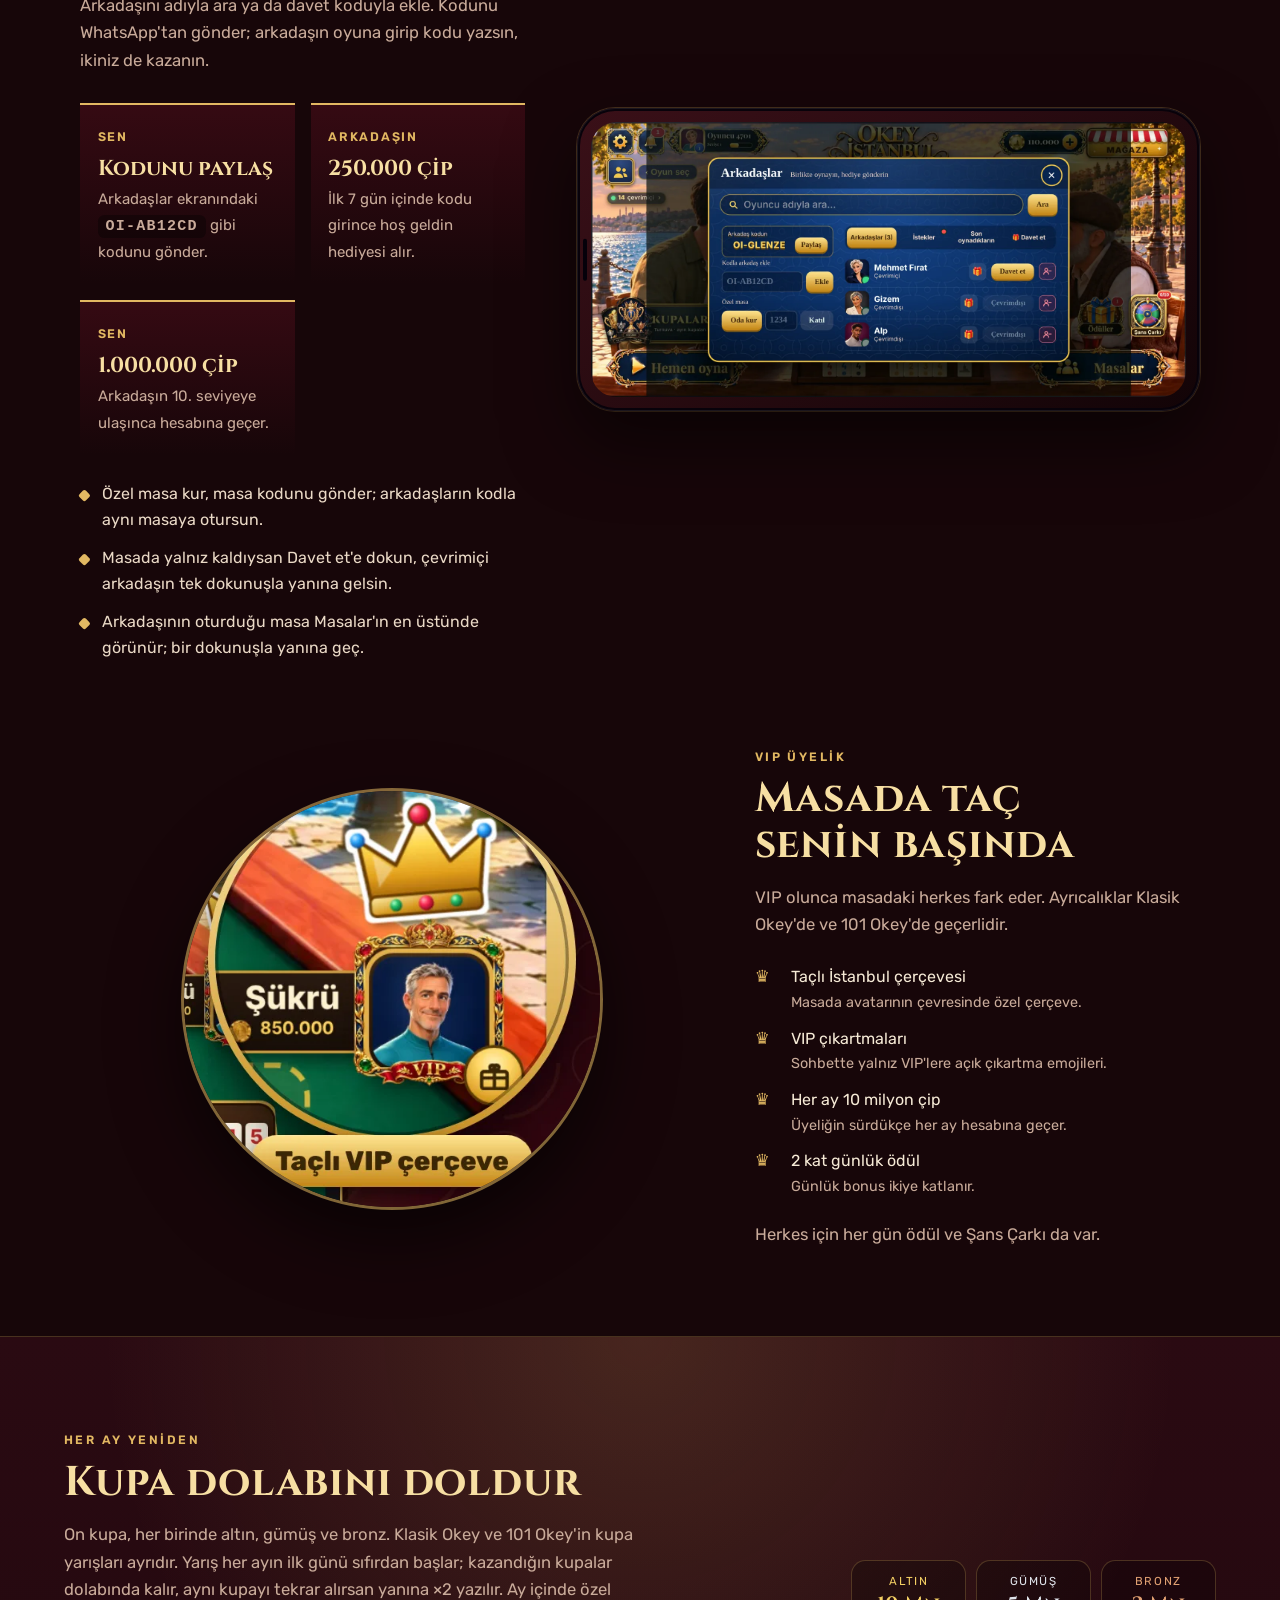
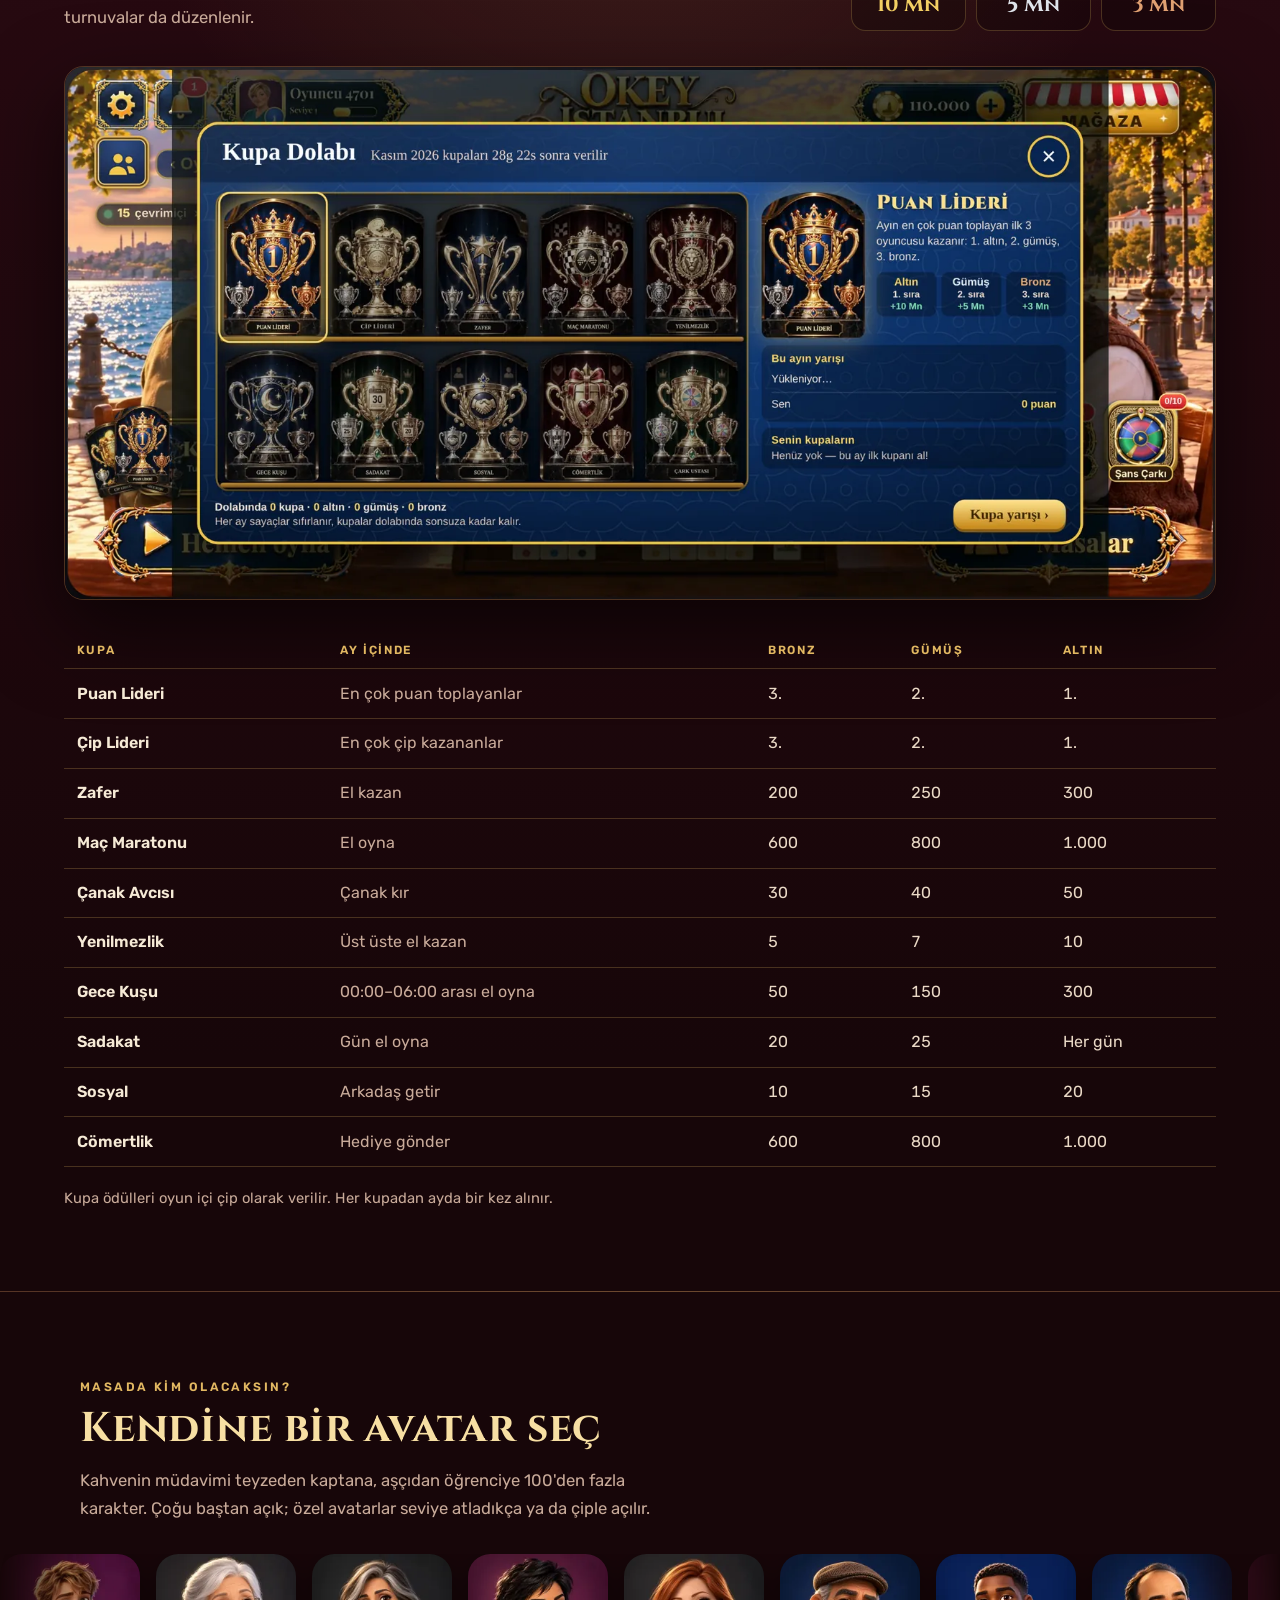
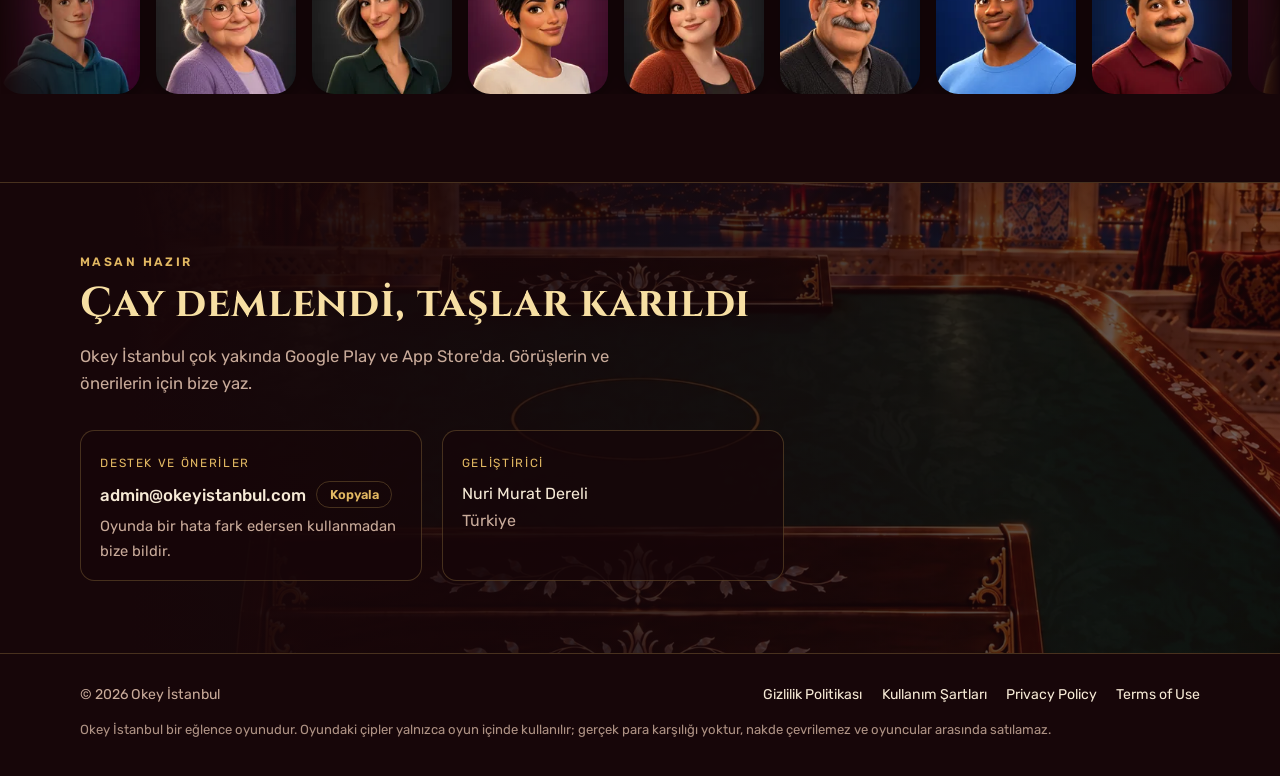
==== commit cbad5f45: "Site yenilendi: guncel gorseller, 101 Okey, VIP, tanitim videosu" ====
--- a/index.html
+++ b/index.html
@@ -242,7 +242,7 @@
 <header class="top">
   <div class="wrap">
     <a class="mark" href="/"><img src="/cip.png" alt="" width="40" height="40">OKEY İSTANBUL</a>
-    <nav aria-label="Ana menü"><a href="#oyunlar">Oyunlar</a><a href="#yuzbir">101 Okey</a><a href="#masalar">Masalar</a><a href="#dostluk">Dostluk</a><a href="#vip">VIP</a><a href="#kupalar">Kupalar</a><a href="#iletisim">İletişim</a></nav>
+    <nav aria-label="Ana menü"><a href="#tanitim">Tanıtım</a><a href="#oyunlar">Oyunlar</a><a href="#yuzbir">101 Okey</a><a href="#masalar">Masalar</a><a href="#dostluk">Dostluk</a><a href="#vip">VIP</a><a href="#kupalar">Kupalar</a><a href="#iletisim">İletişim</a></nav>
   </div>
 </header>
 
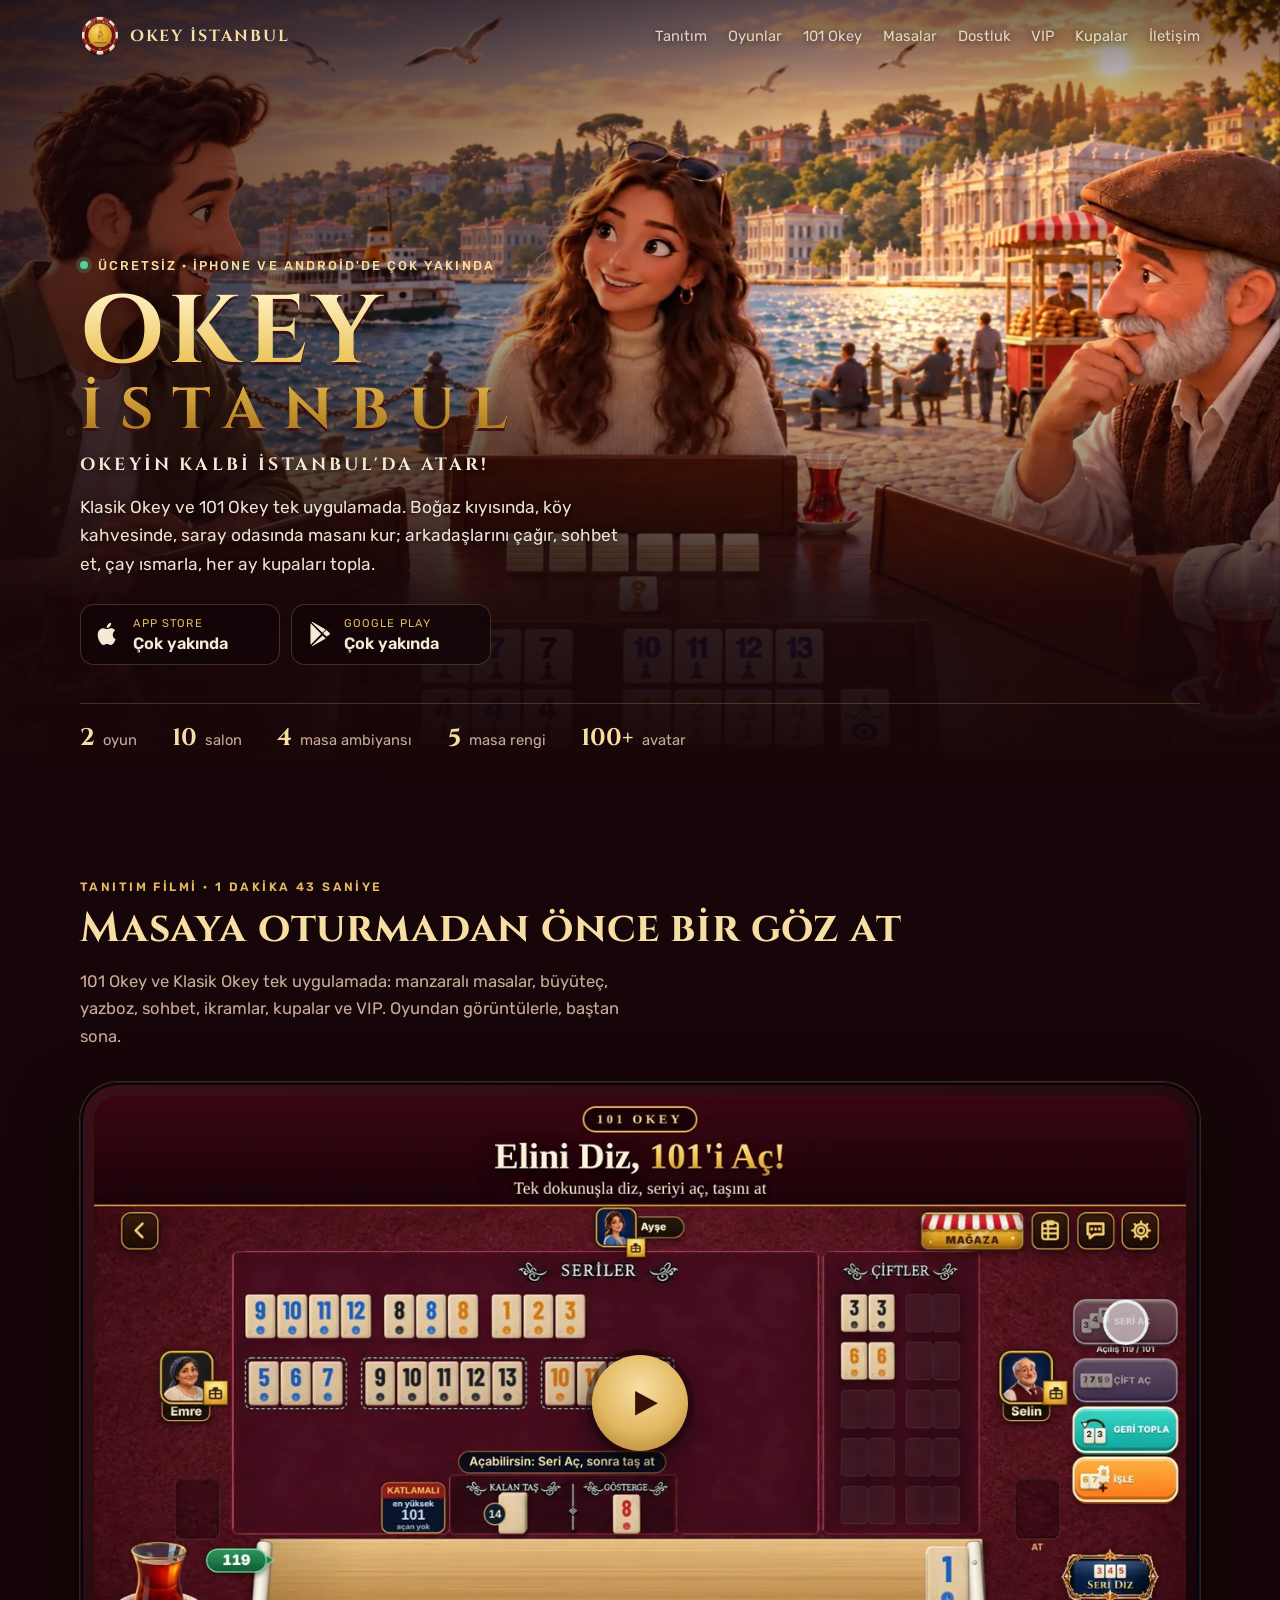
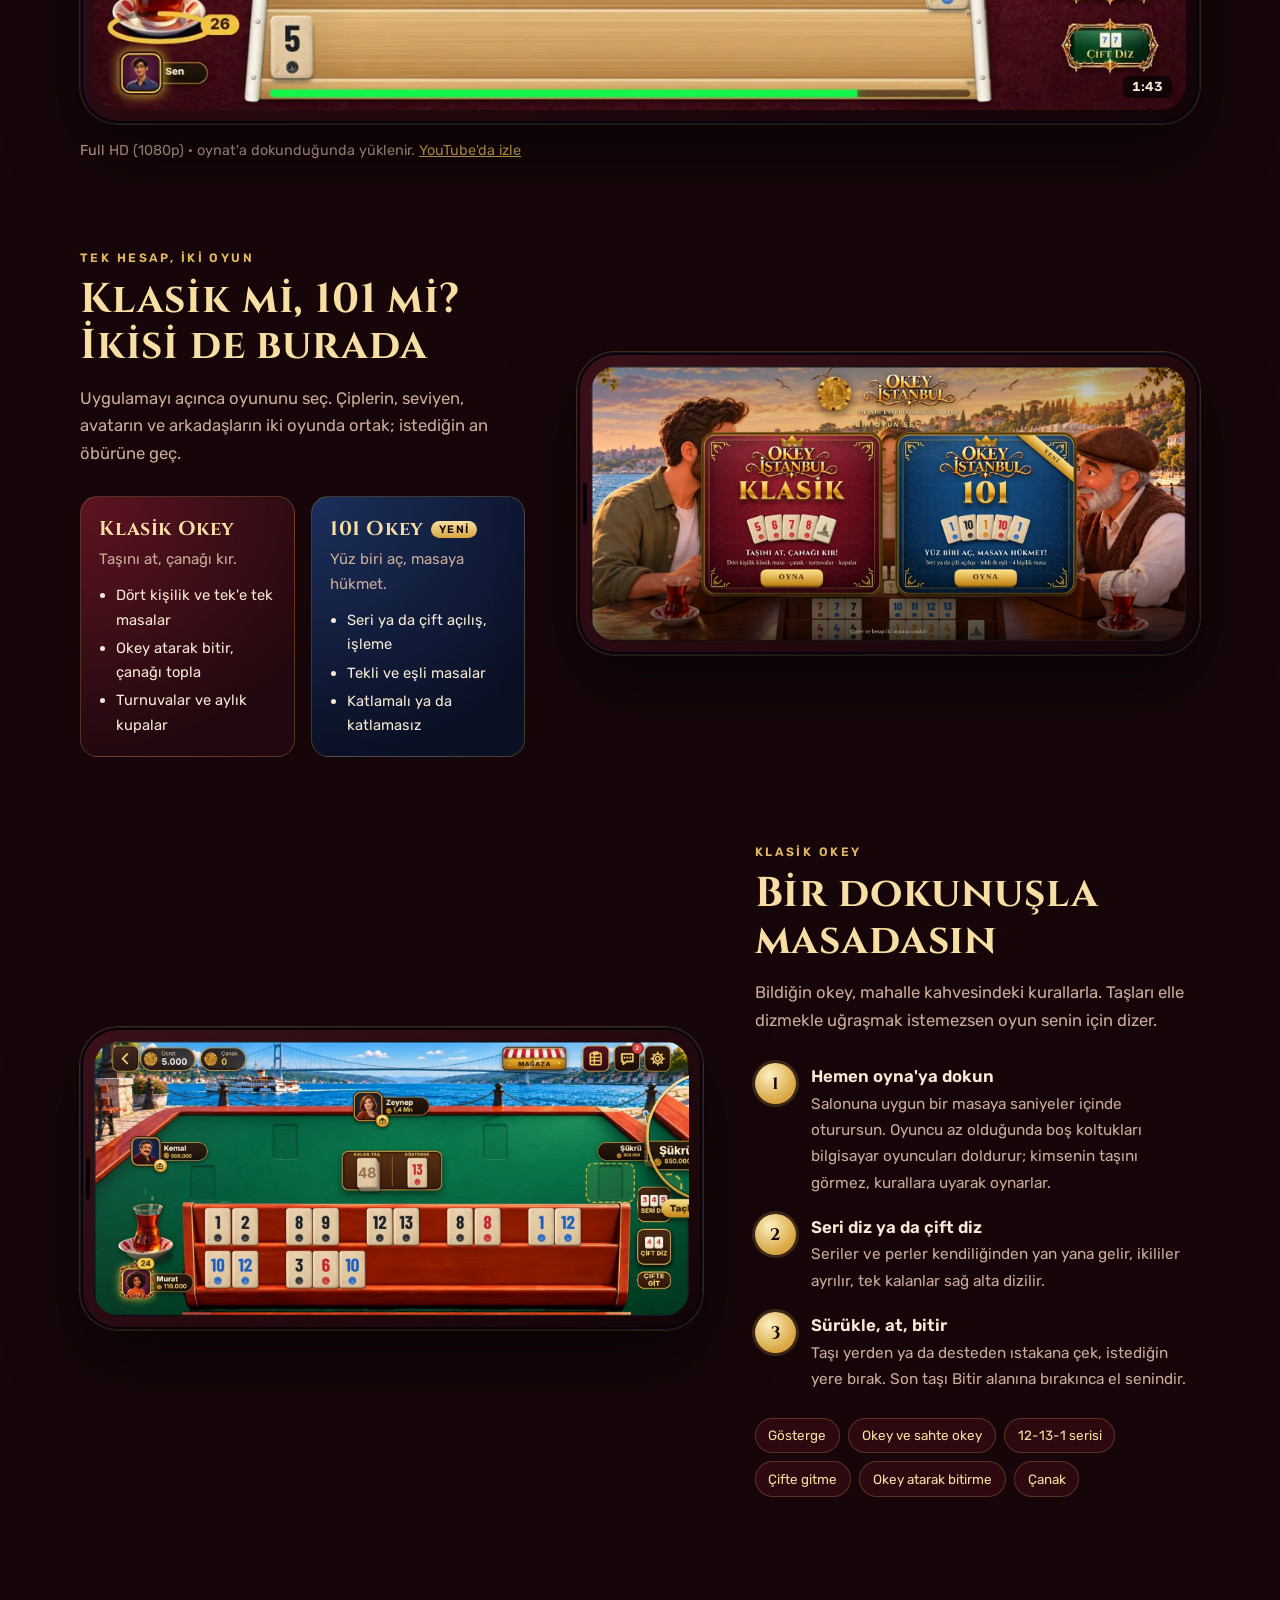
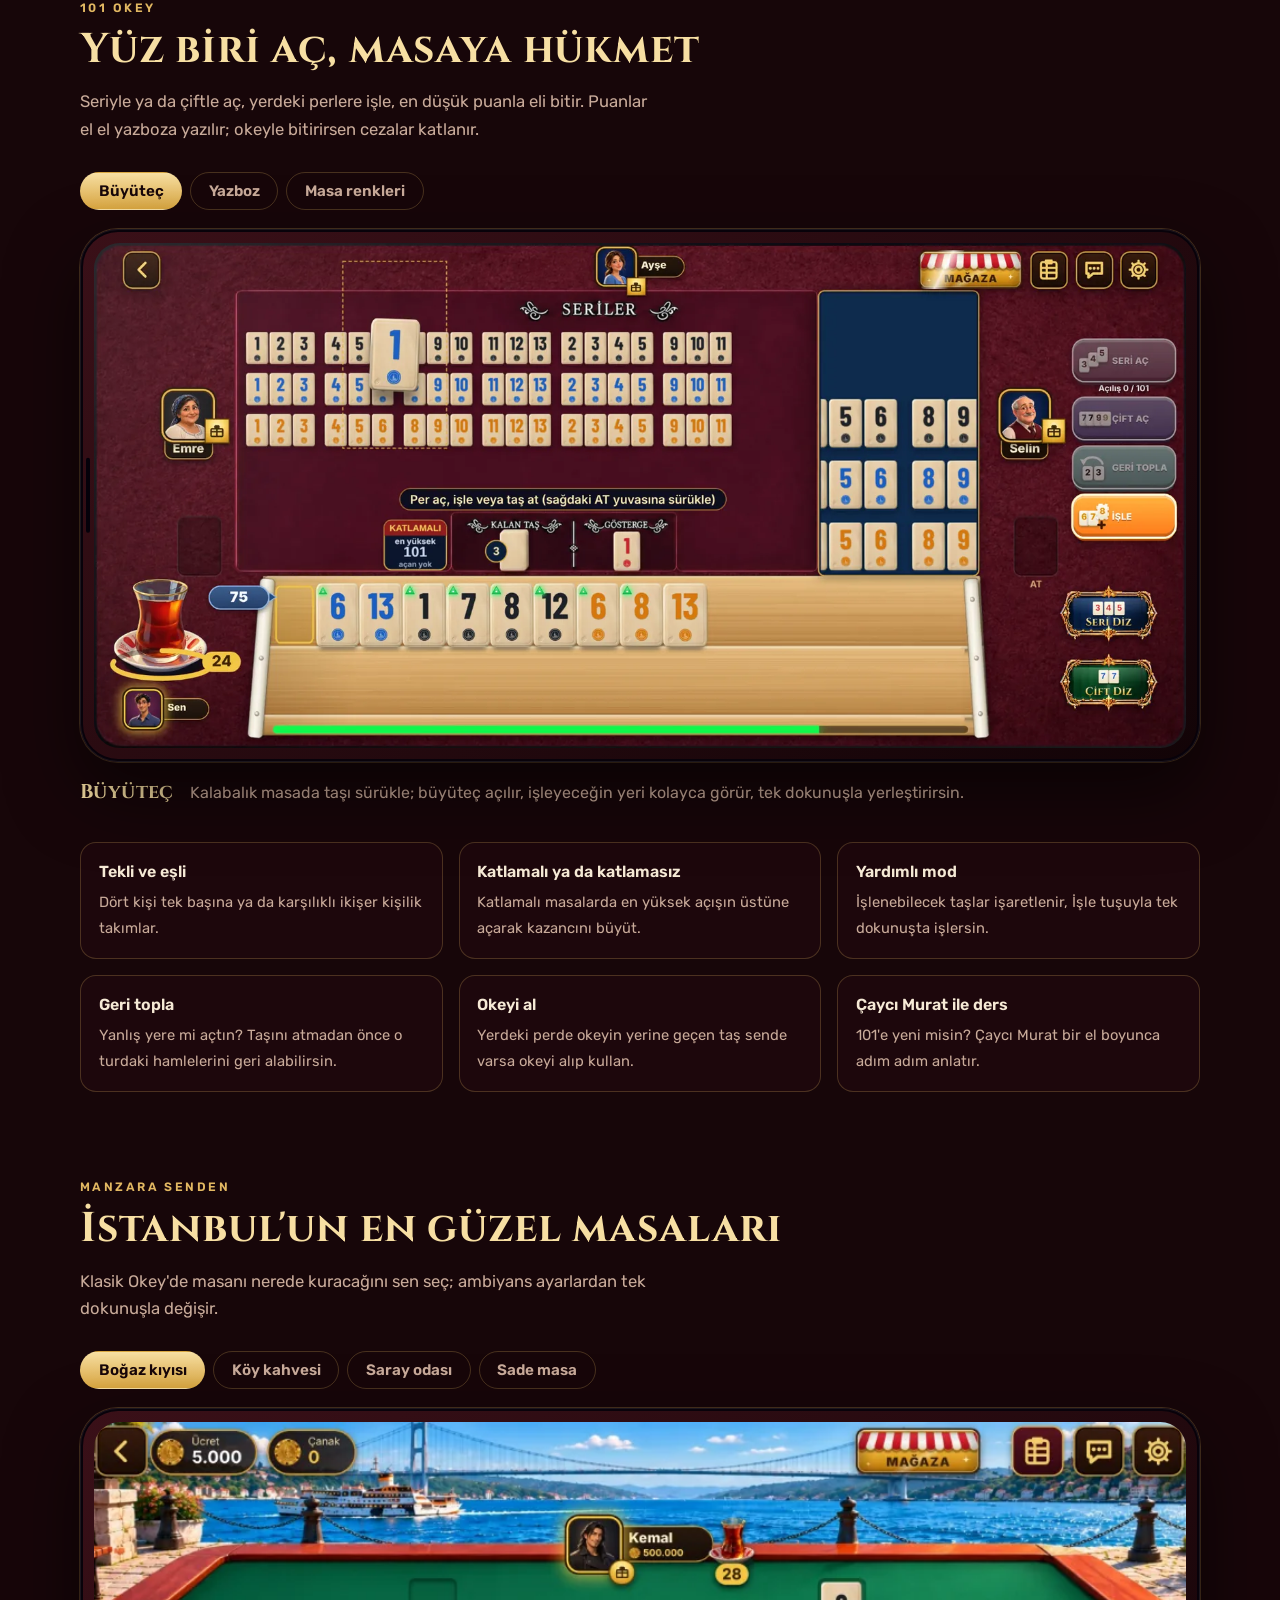
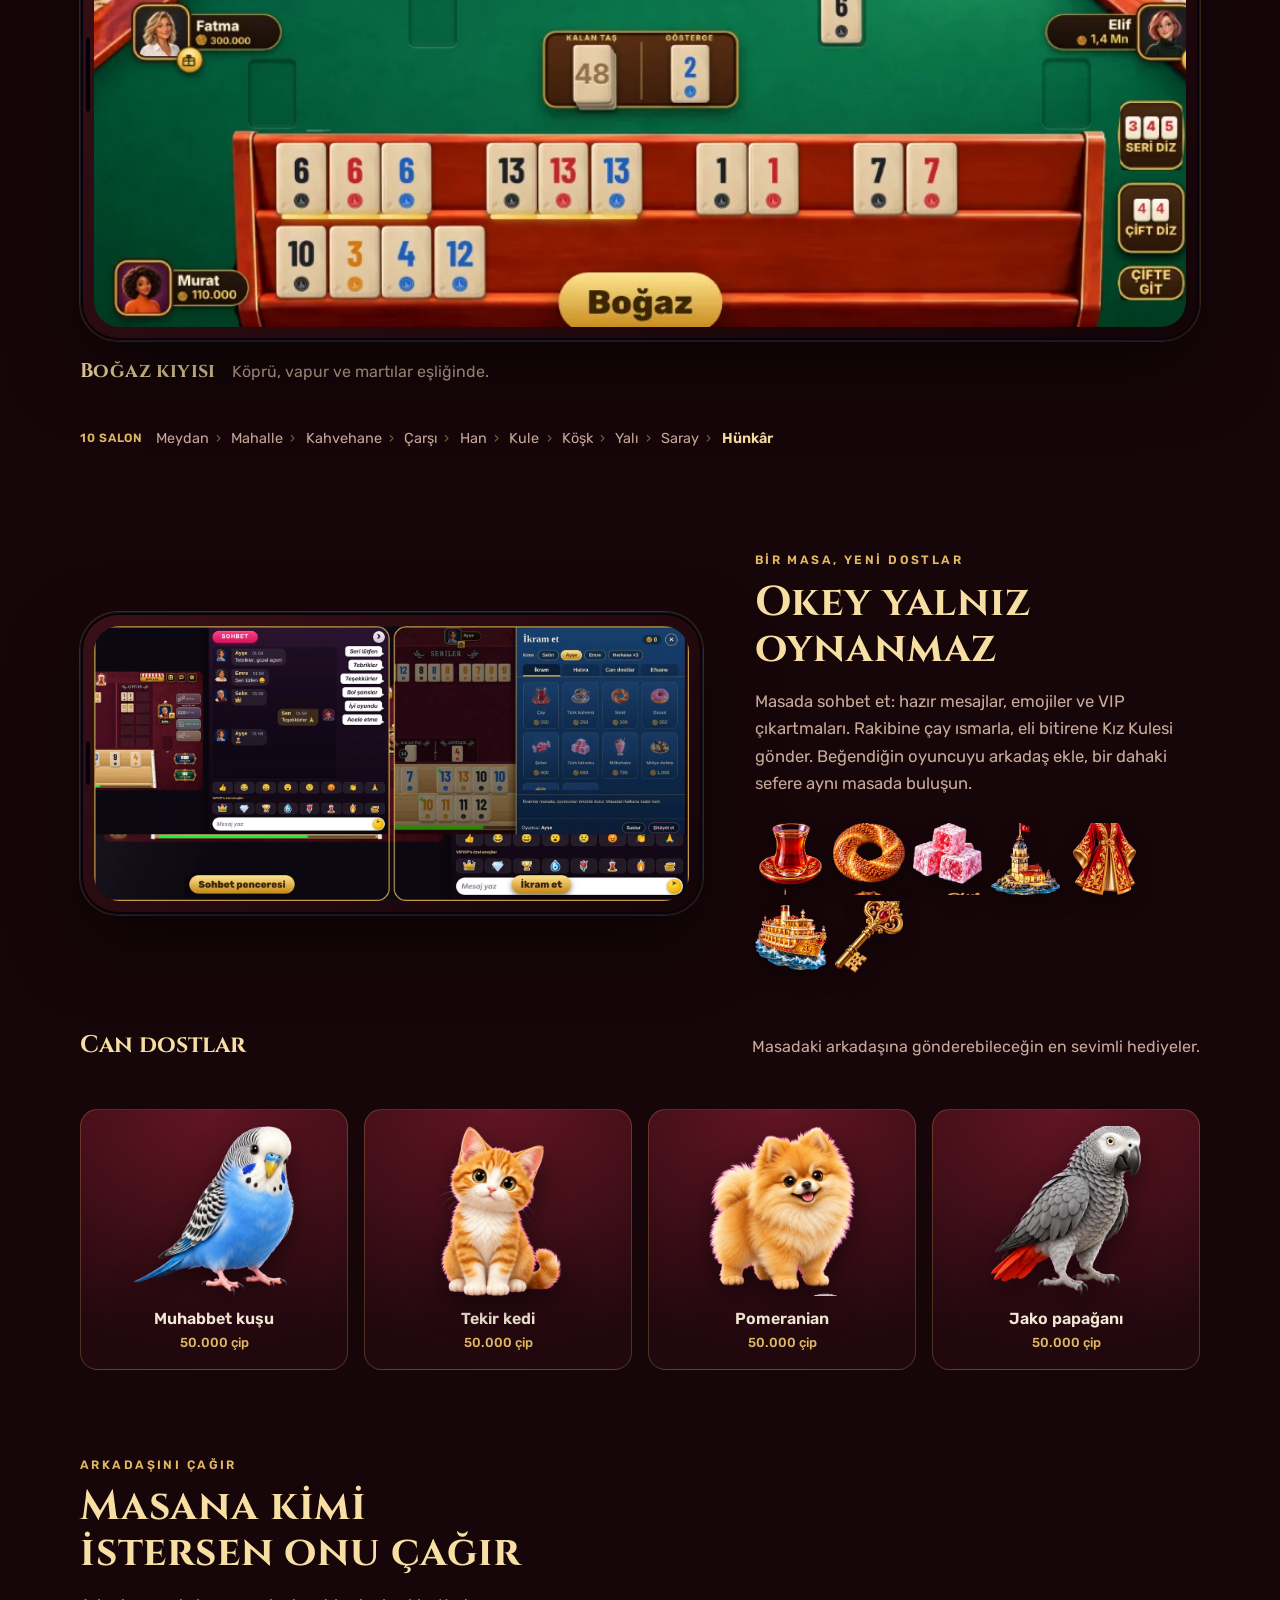
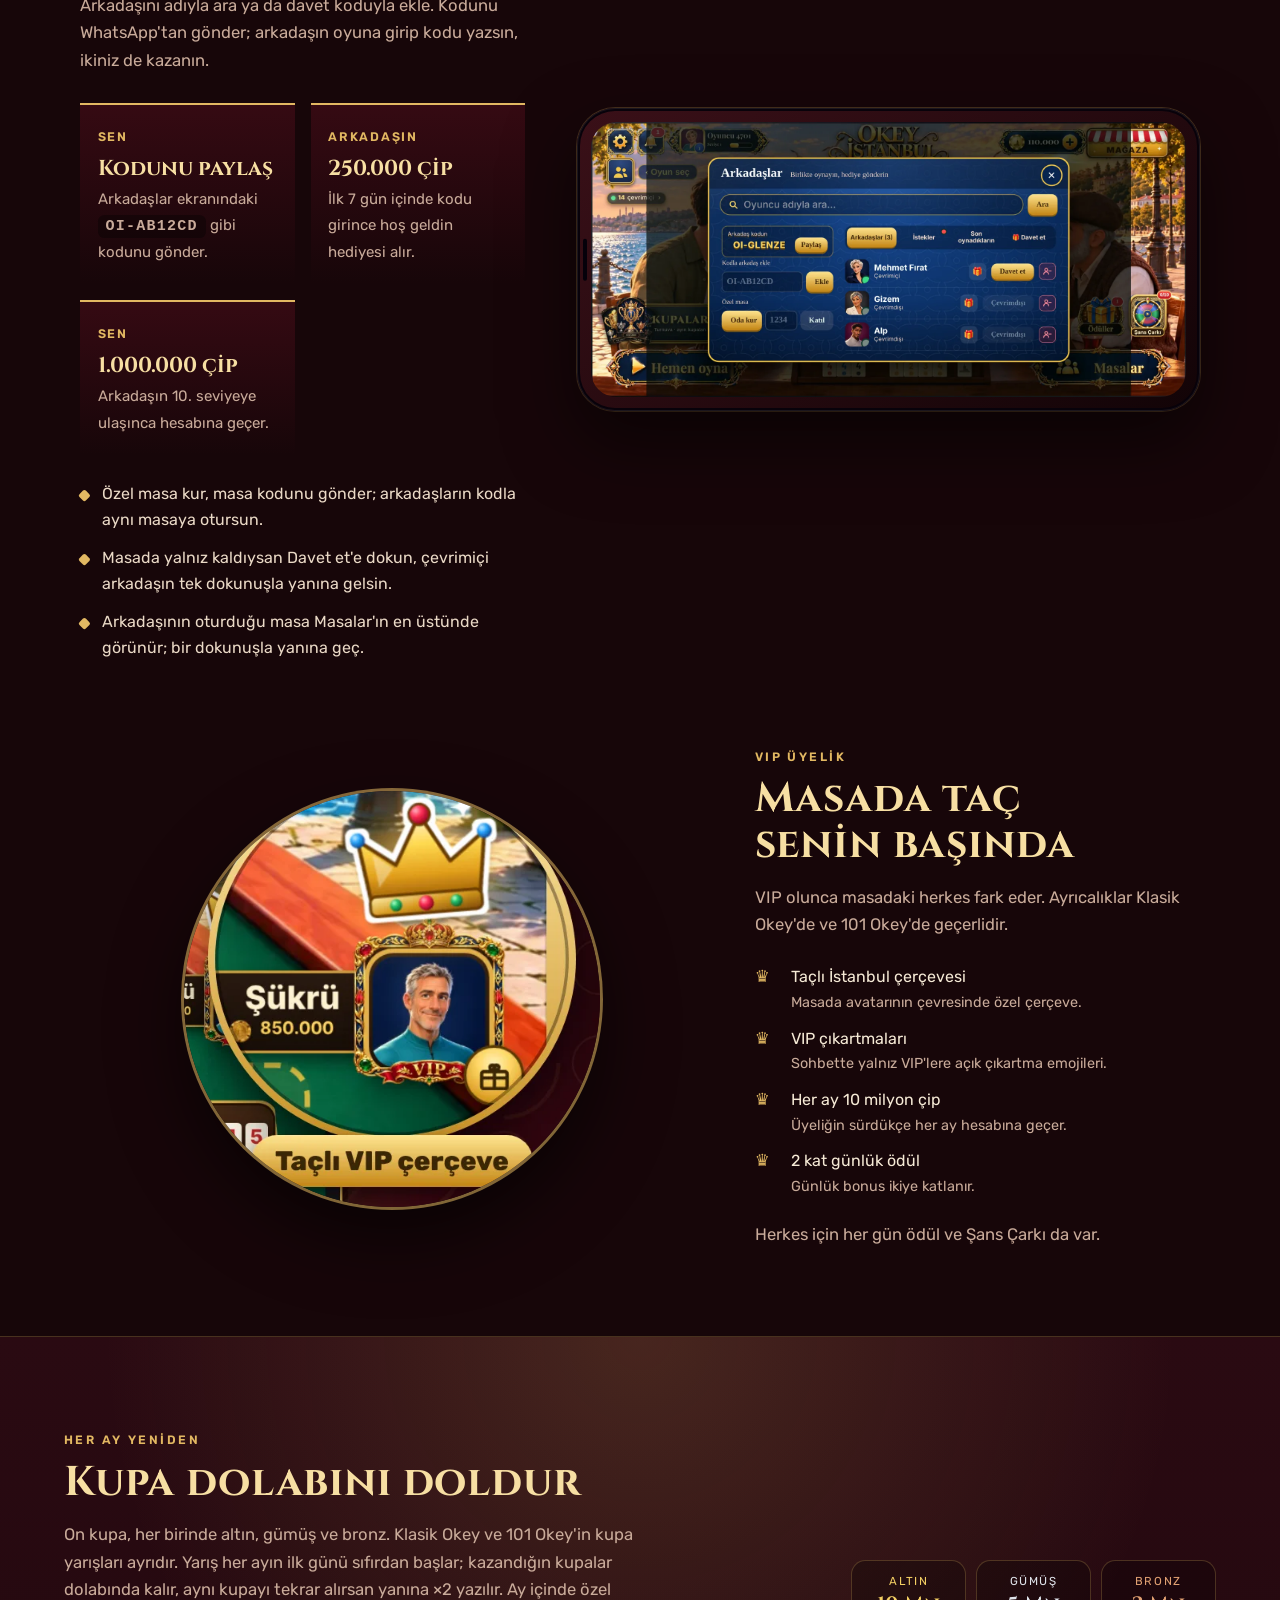
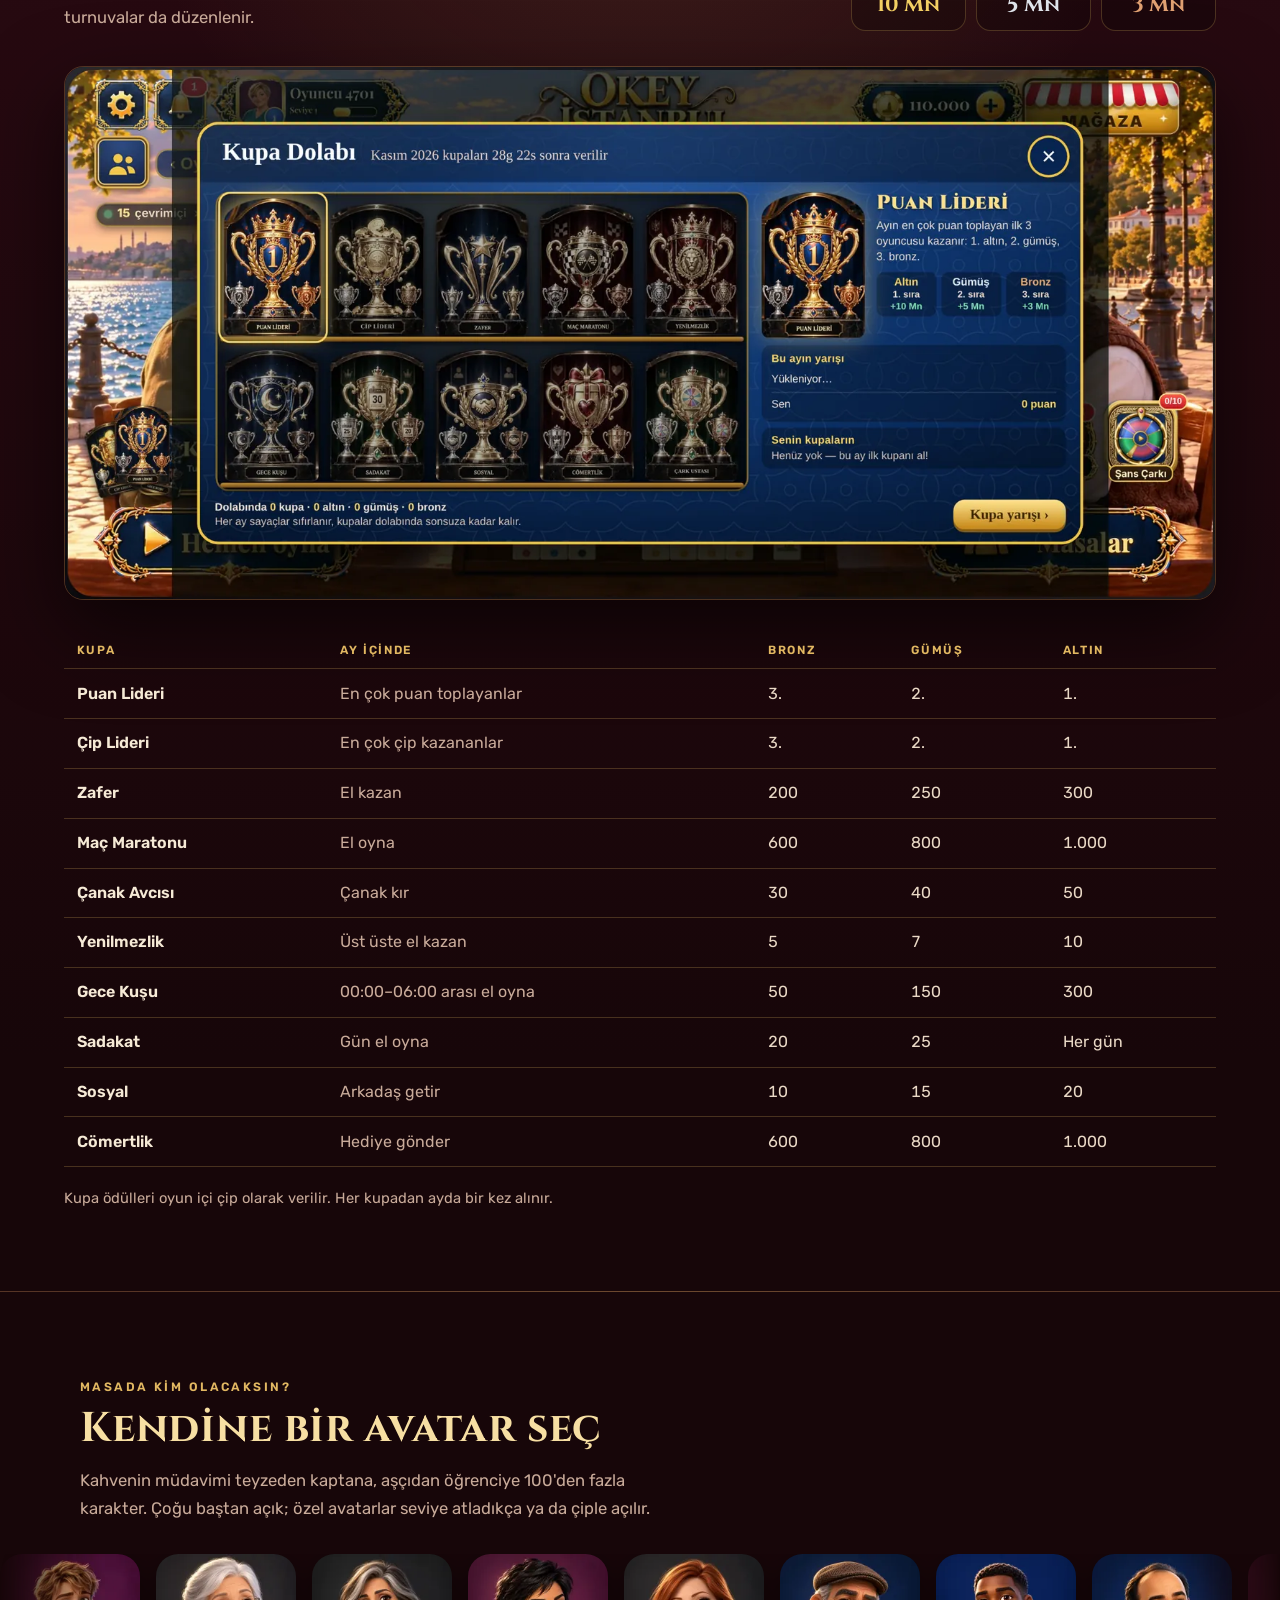
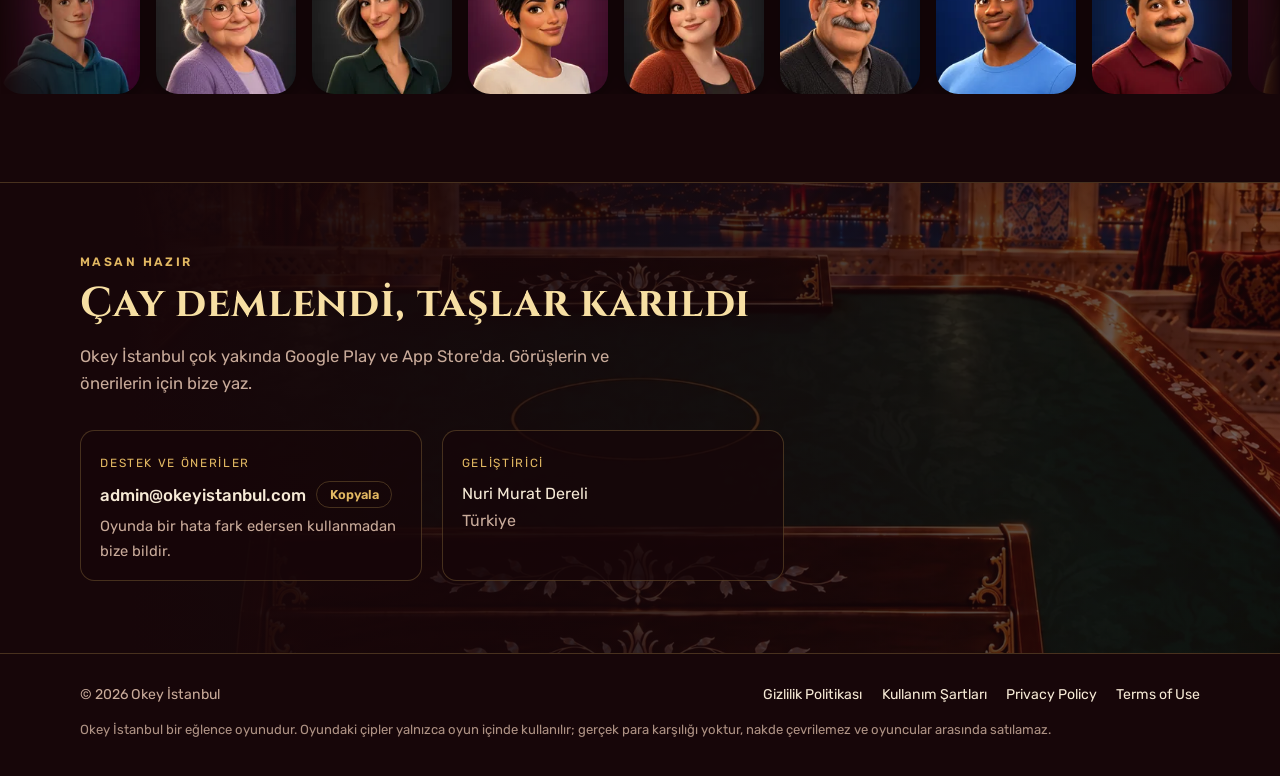
==== commit 20deaff0: "Site yenilendi: guncel gorseller, 101 Okey, VIP, Full HD tanitim videosu" ====
--- a/index.html
+++ b/index.html
@@ -202,7 +202,7 @@
 .yt{position:relative;margin:2rem 0 0;padding:clamp(8px,1.2vw,14px);border-radius:clamp(22px,3vw,38px);background:linear-gradient(145deg,#3a1018,#120407);
   box-shadow:inset 0 0 0 1px rgba(255,255,255,.08),inset 0 0 0 3px #08020a,0 30px 70px rgba(0,0,0,.55),0 0 0 1px var(--line)}
 .yt-in{position:relative;aspect-ratio:16/9;border-radius:clamp(14px,2vw,26px);overflow:hidden;background:#0b0306}
-.yt-in iframe{position:absolute;inset:0;width:100%;height:100%;border:0}
+.yt-in iframe,.yt-in video{position:absolute;inset:0;width:100%;height:100%;border:0;background:#000}
 .yt-play{position:absolute;inset:0;width:100%;height:100%;padding:0;border:0;background:none;cursor:pointer;display:block}
 .yt-play img{width:100%;height:100%;object-fit:cover;transition:transform .5s ease,filter .3s ease}
 .yt-play:hover img{transform:scale(1.02);filter:brightness(1.06)}
@@ -274,7 +274,7 @@
       <h2>Masaya oturmadan önce bir göz at</h2>
       <p class="intro">101 Okey ve Klasik Okey tek uygulamada: manzaralı masalar, büyüteç, yazboz, sohbet, ikramlar, kupalar ve VIP. Oyundan görüntülerle, baştan sona.</p>
       <div class="yt">
-        <div class="yt-in" id="yt" data-id="CfTJcPyH4tI">
+        <div class="yt-in" id="yt" data-src="video/okey-istanbul-tanitim.mp4">
           <button class="yt-play" type="button" aria-label="Okey İstanbul tanıtım videosunu oynat (1 dakika 43 saniye)">
             <img src="img/tanitim.webp" alt="" width="1280" height="720" loading="lazy">
             <span class="yt-btn" aria-hidden="true"><svg viewBox="0 0 24 24"><path d="M6 4l15 8-15 8z"/></svg></span>
@@ -282,7 +282,7 @@
           </button>
         </div>
       </div>
-      <p class="yt-note">Video oynat'a dokunduğunda YouTube'dan yüklenir. <a href="https://www.youtube.com/watch?v=CfTJcPyH4tI" target="_blank" rel="noopener">YouTube'da izle</a></p>
+      <p class="yt-note">Full HD (1080p) · oynat'a dokunduğunda yüklenir. <a href="https://www.youtube.com/watch?v=CfTJcPyH4tI" target="_blank" rel="noopener">YouTube'da izle</a></p>
     </div>
   </section>
 
@@ -541,10 +541,9 @@
     function sel(){var r=document.createRange();r.selectNodeContents(document.getElementById('mail'));var s=getSelection();s.removeAllRanges();s.addRange(r)}
     try{navigator.clipboard.writeText(t).then(ok,sel)}catch(e){sel()}});
   var y=document.getElementById('yt');
-  if(y){y.querySelector('.yt-play').addEventListener('click',function(){var f=document.createElement('iframe');
-    f.src='https://www.youtube-nocookie.com/embed/'+y.getAttribute('data-id')+'?autoplay=1&rel=0&playsinline=1&modestbranding=1';
-    f.title='Okey İstanbul tanıtım videosu';f.allow='autoplay; encrypted-media; picture-in-picture; fullscreen';f.allowFullscreen=true;f.referrerPolicy='strict-origin-when-cross-origin';
-    y.innerHTML='';y.appendChild(f)})}
+  if(y){y.querySelector('.yt-play').addEventListener('click',function(){var v=document.createElement('video');
+    v.src=y.getAttribute('data-src');v.controls=true;v.autoplay=true;v.playsInline=true;v.setAttribute('playsinline','');v.preload='auto';v.poster='img/tanitim.webp';
+    v.setAttribute('aria-label','Okey İstanbul tanıtım videosu');y.innerHTML='';y.appendChild(v);var pr=v.play();if(pr&&pr.catch)pr.catch(function(){})})}
 })();
 </script>
 </body>
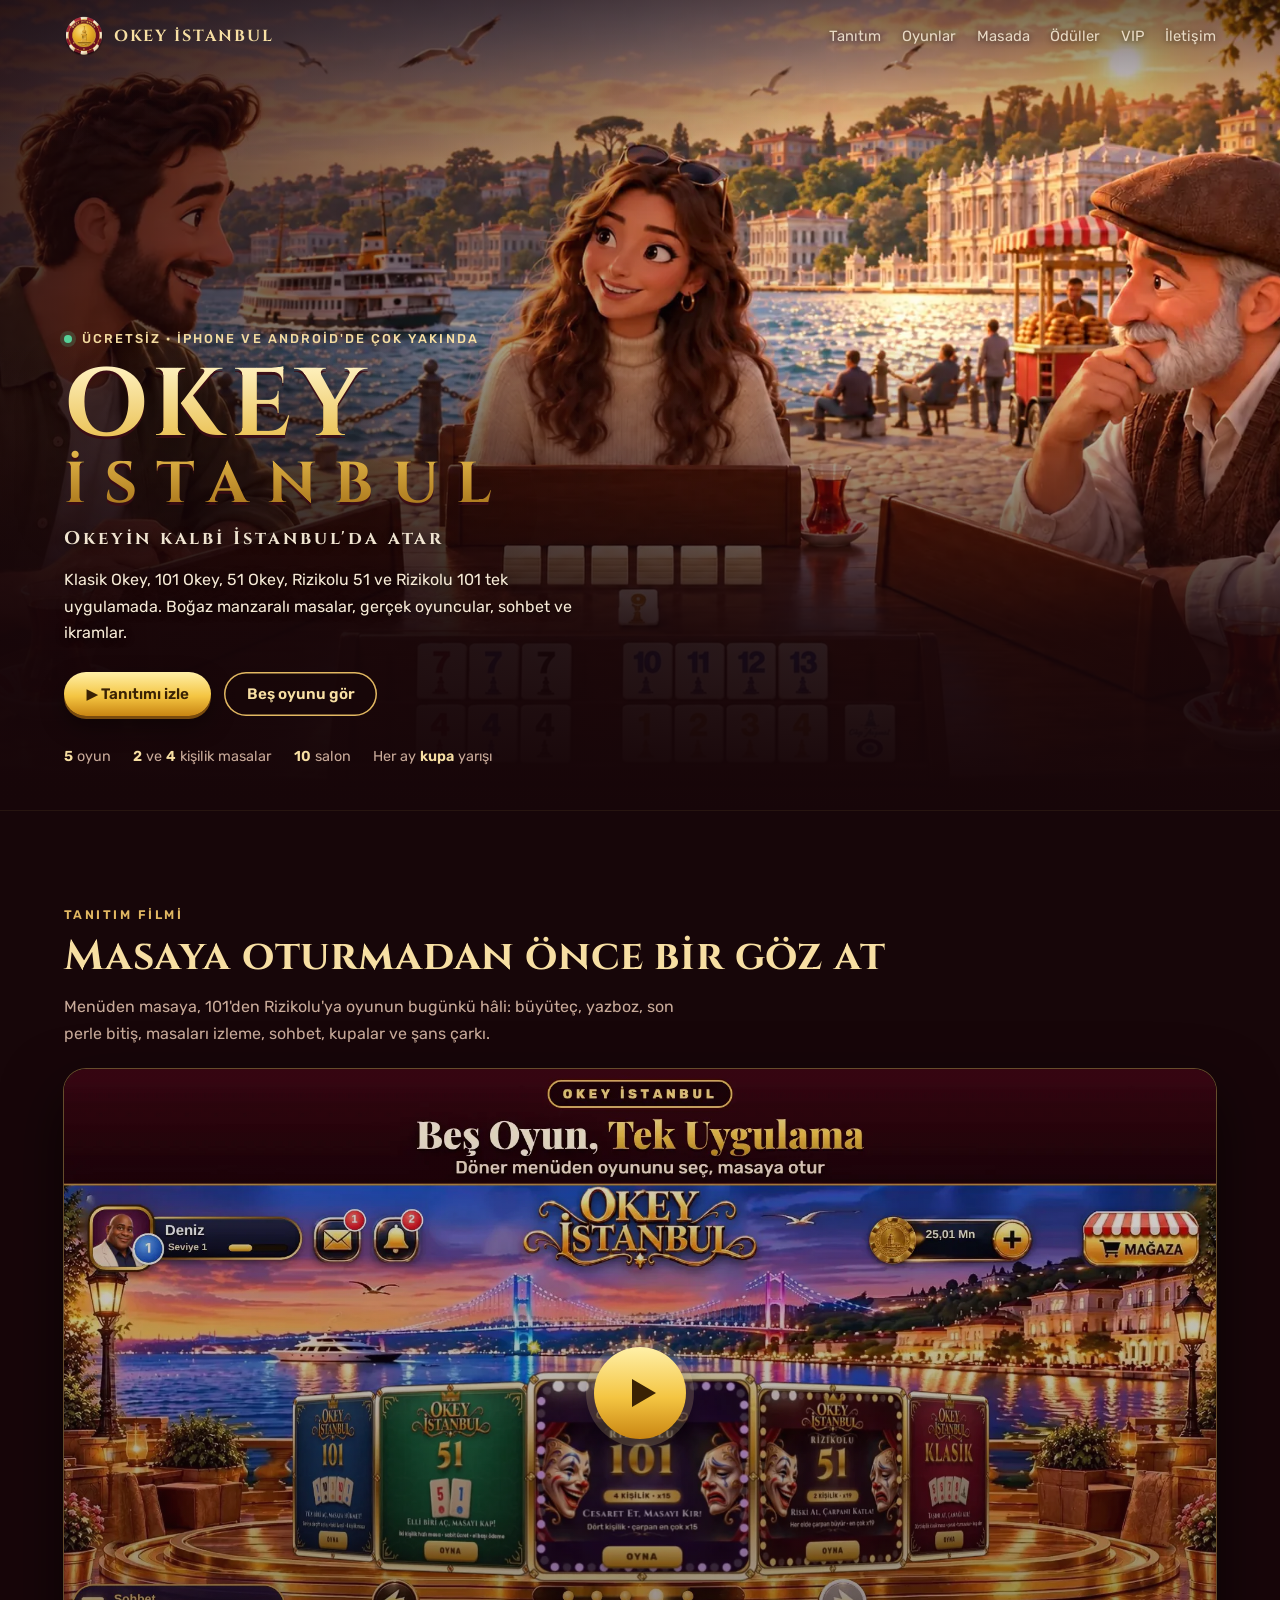
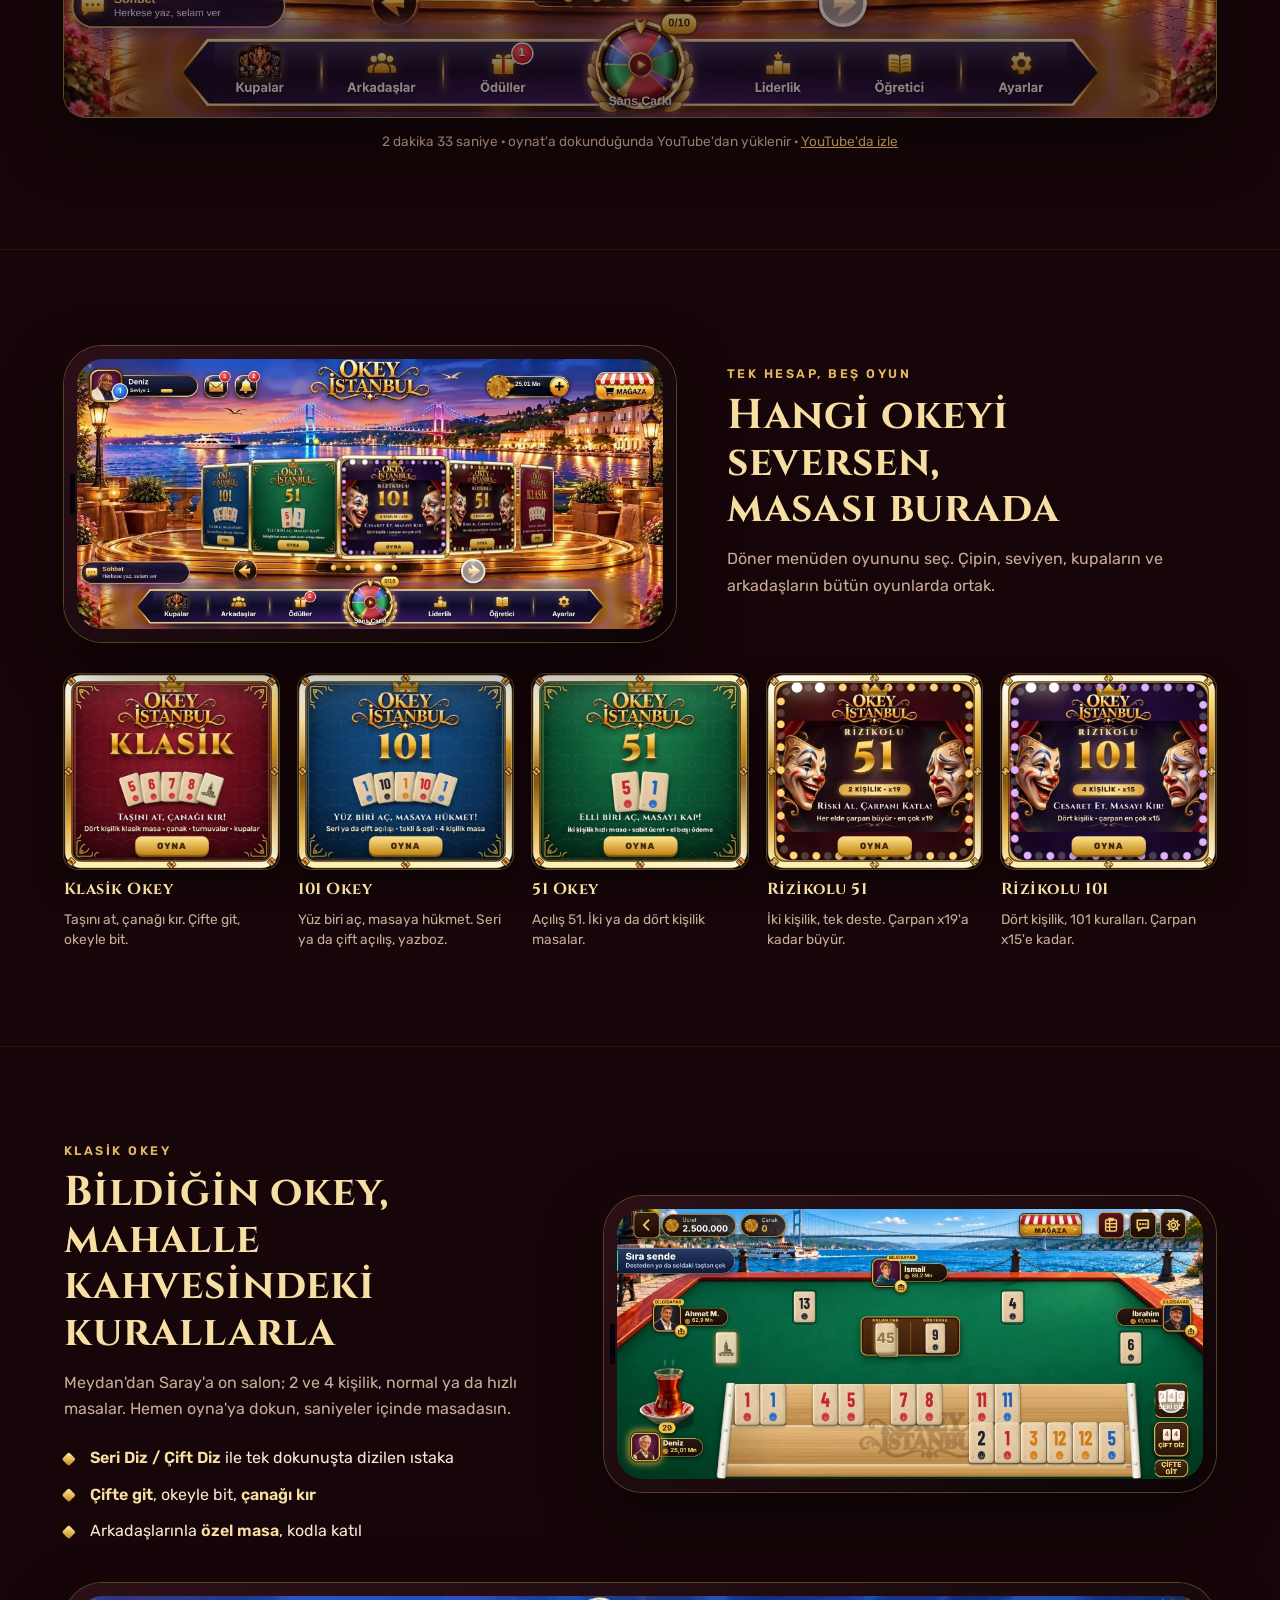
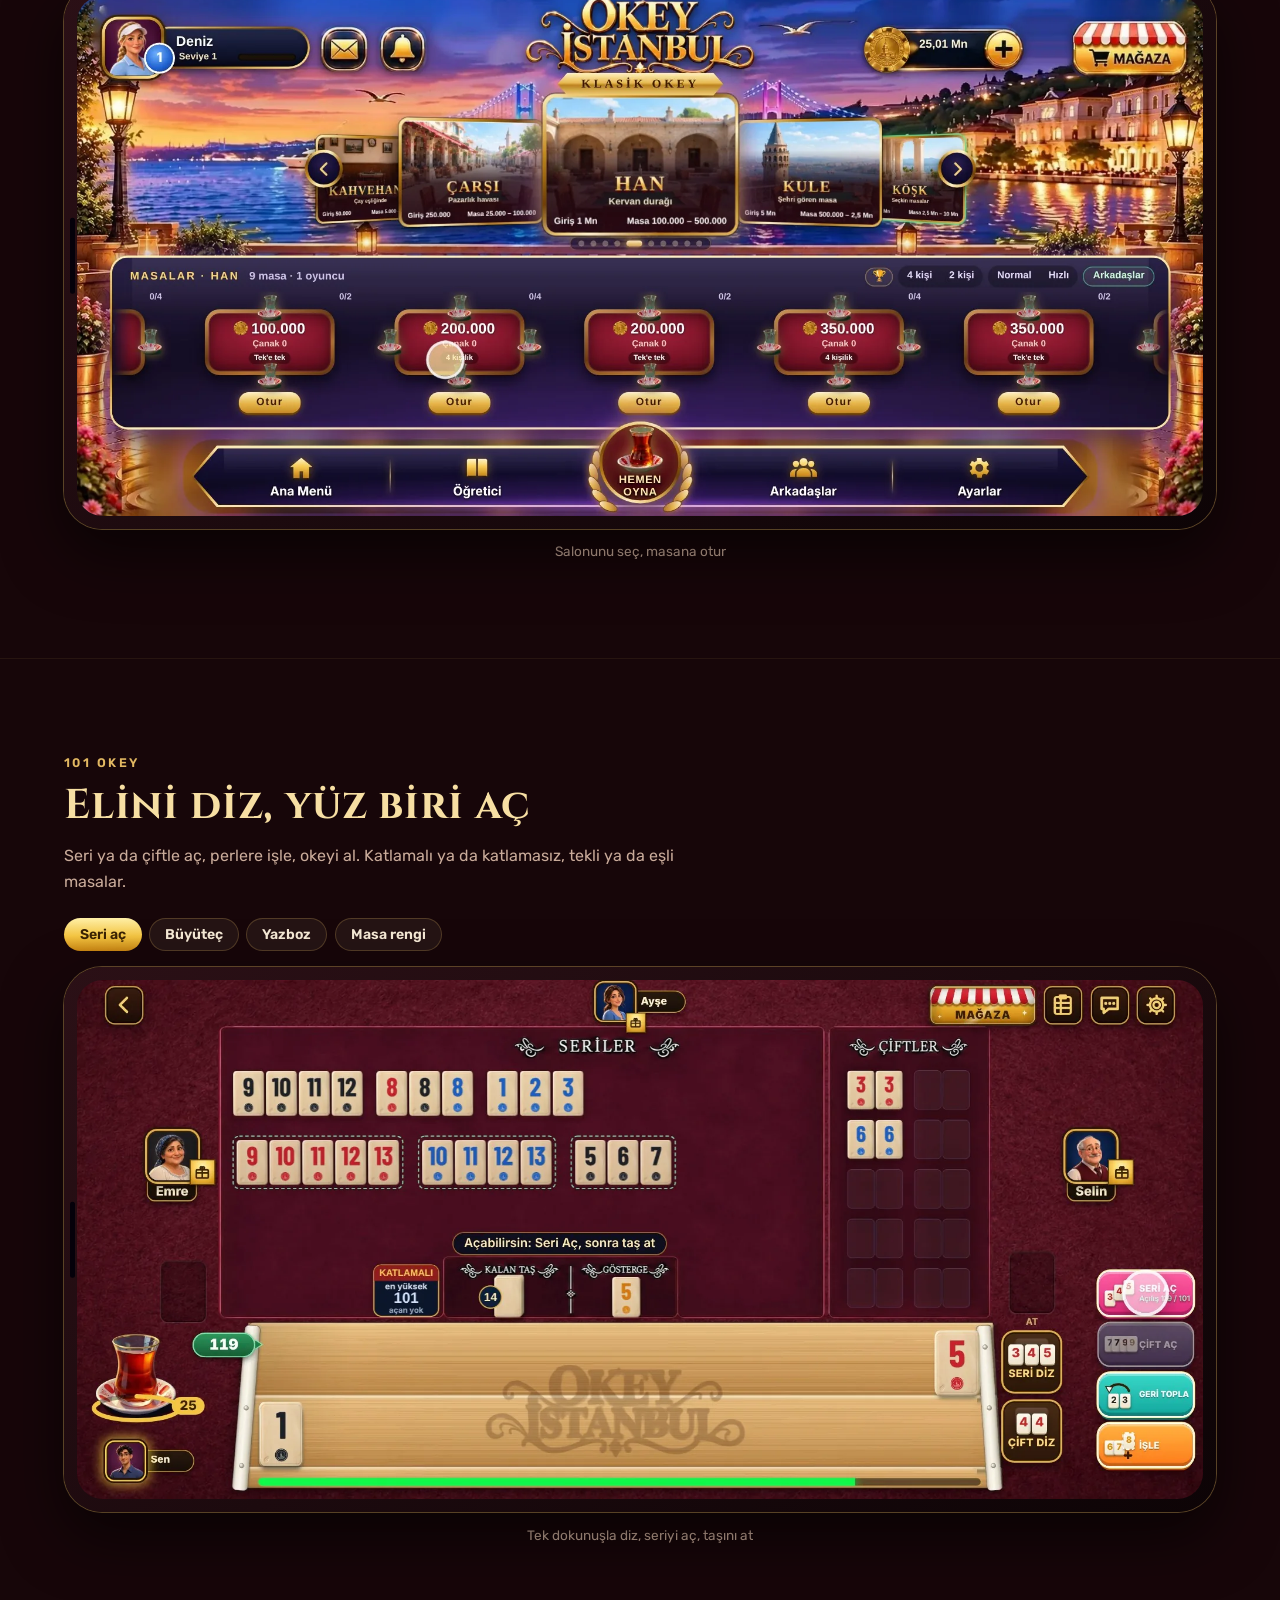
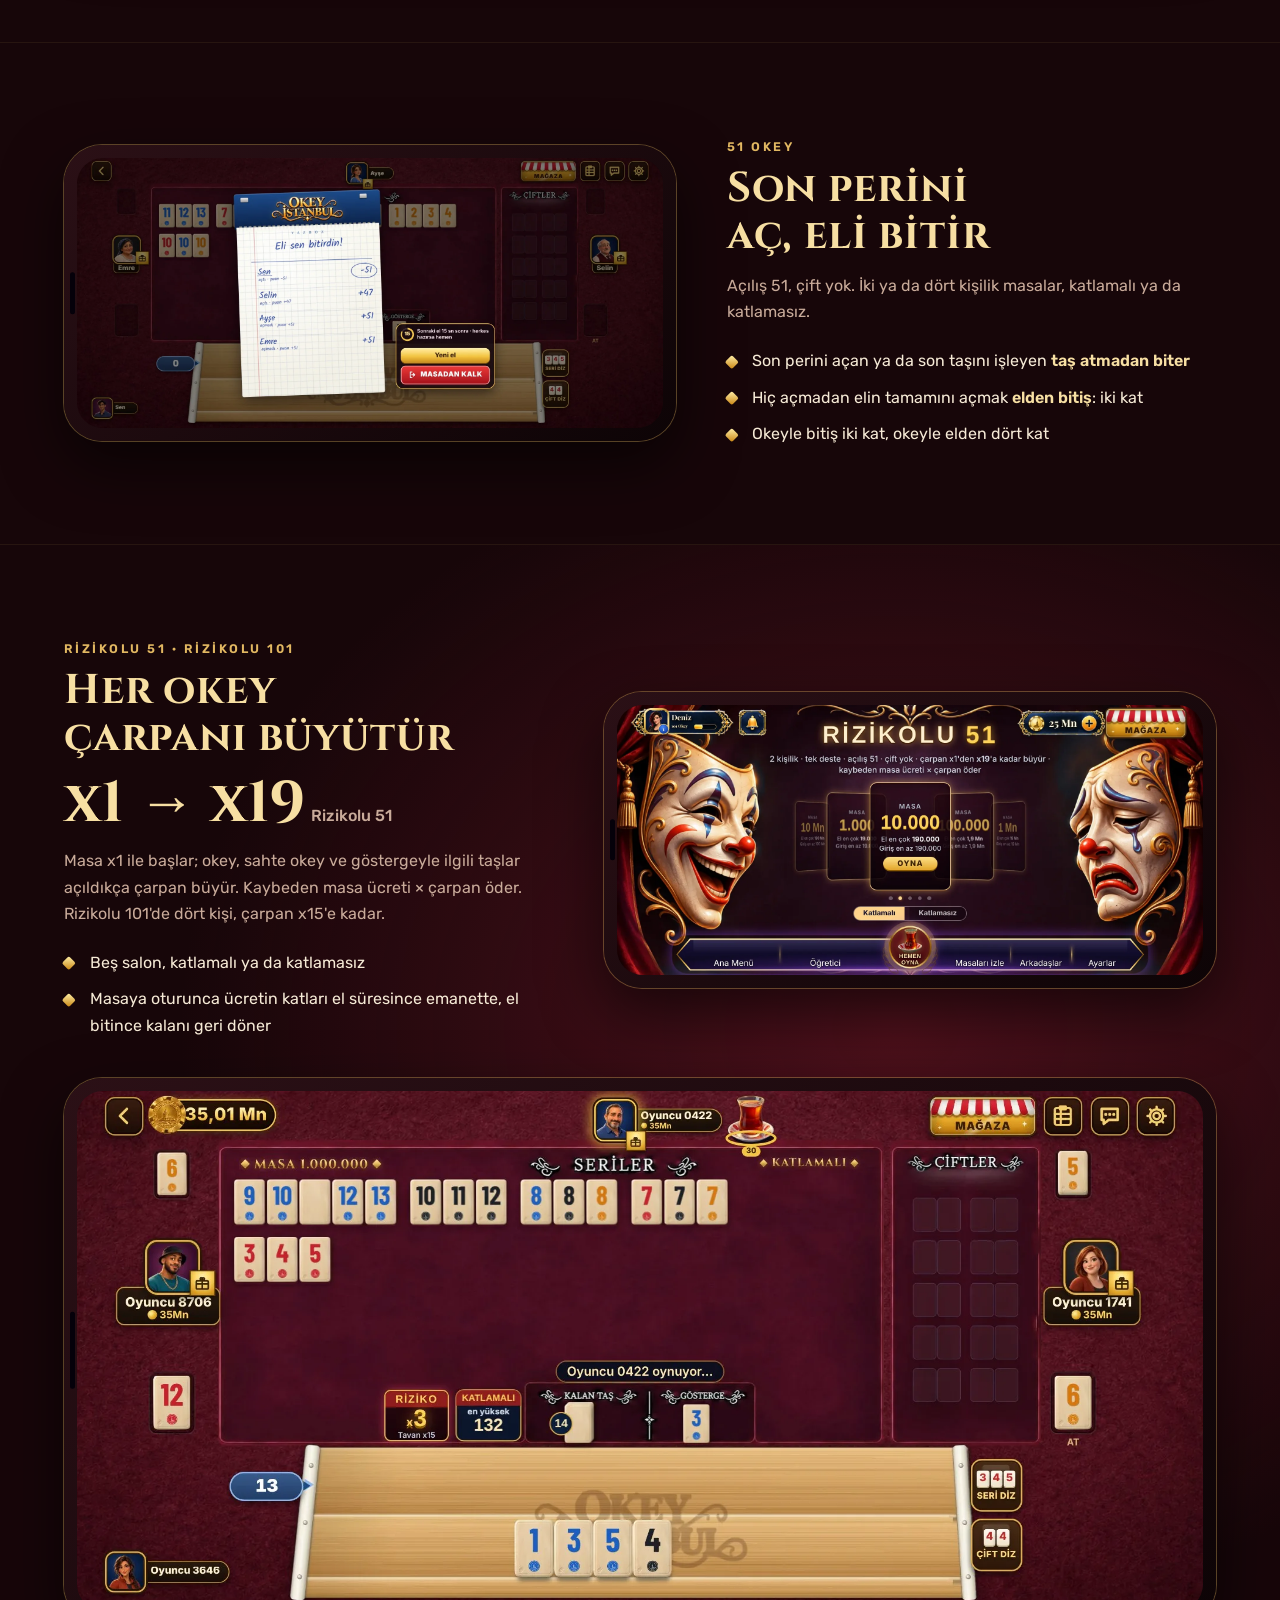
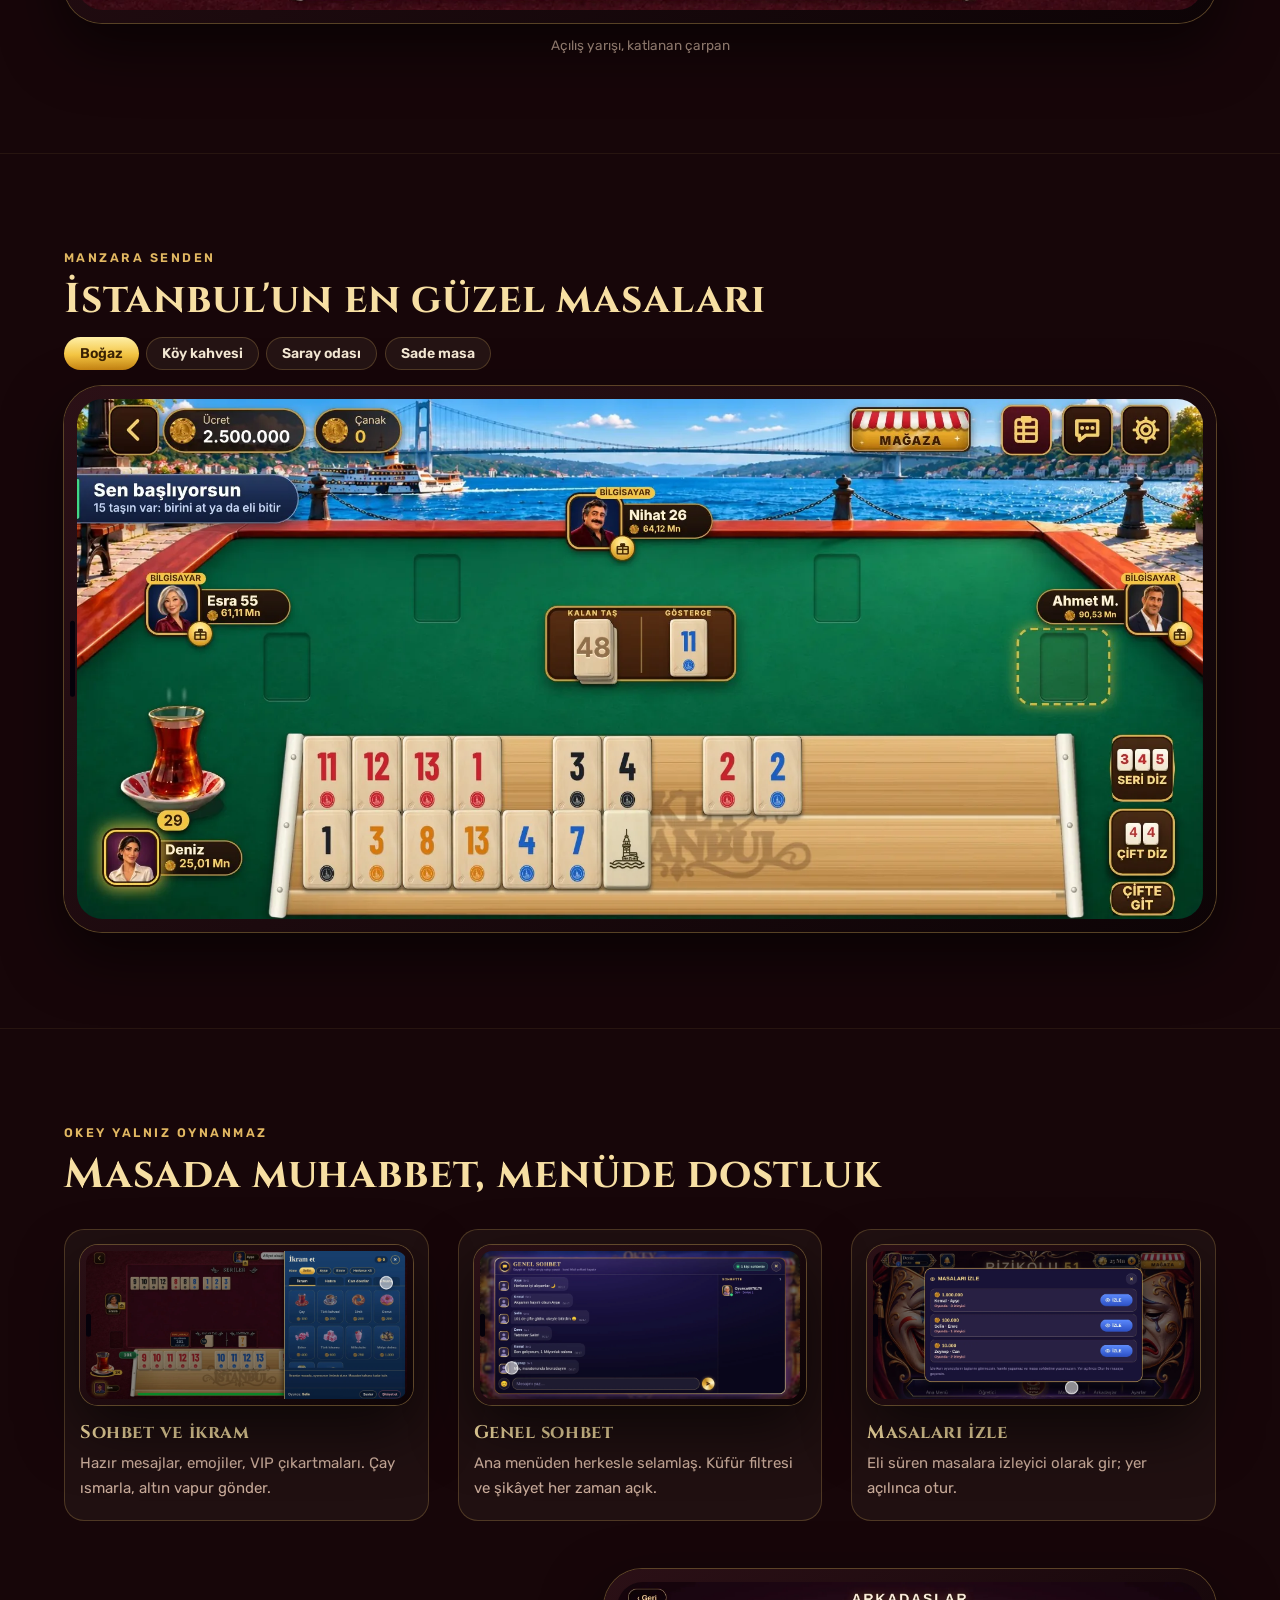
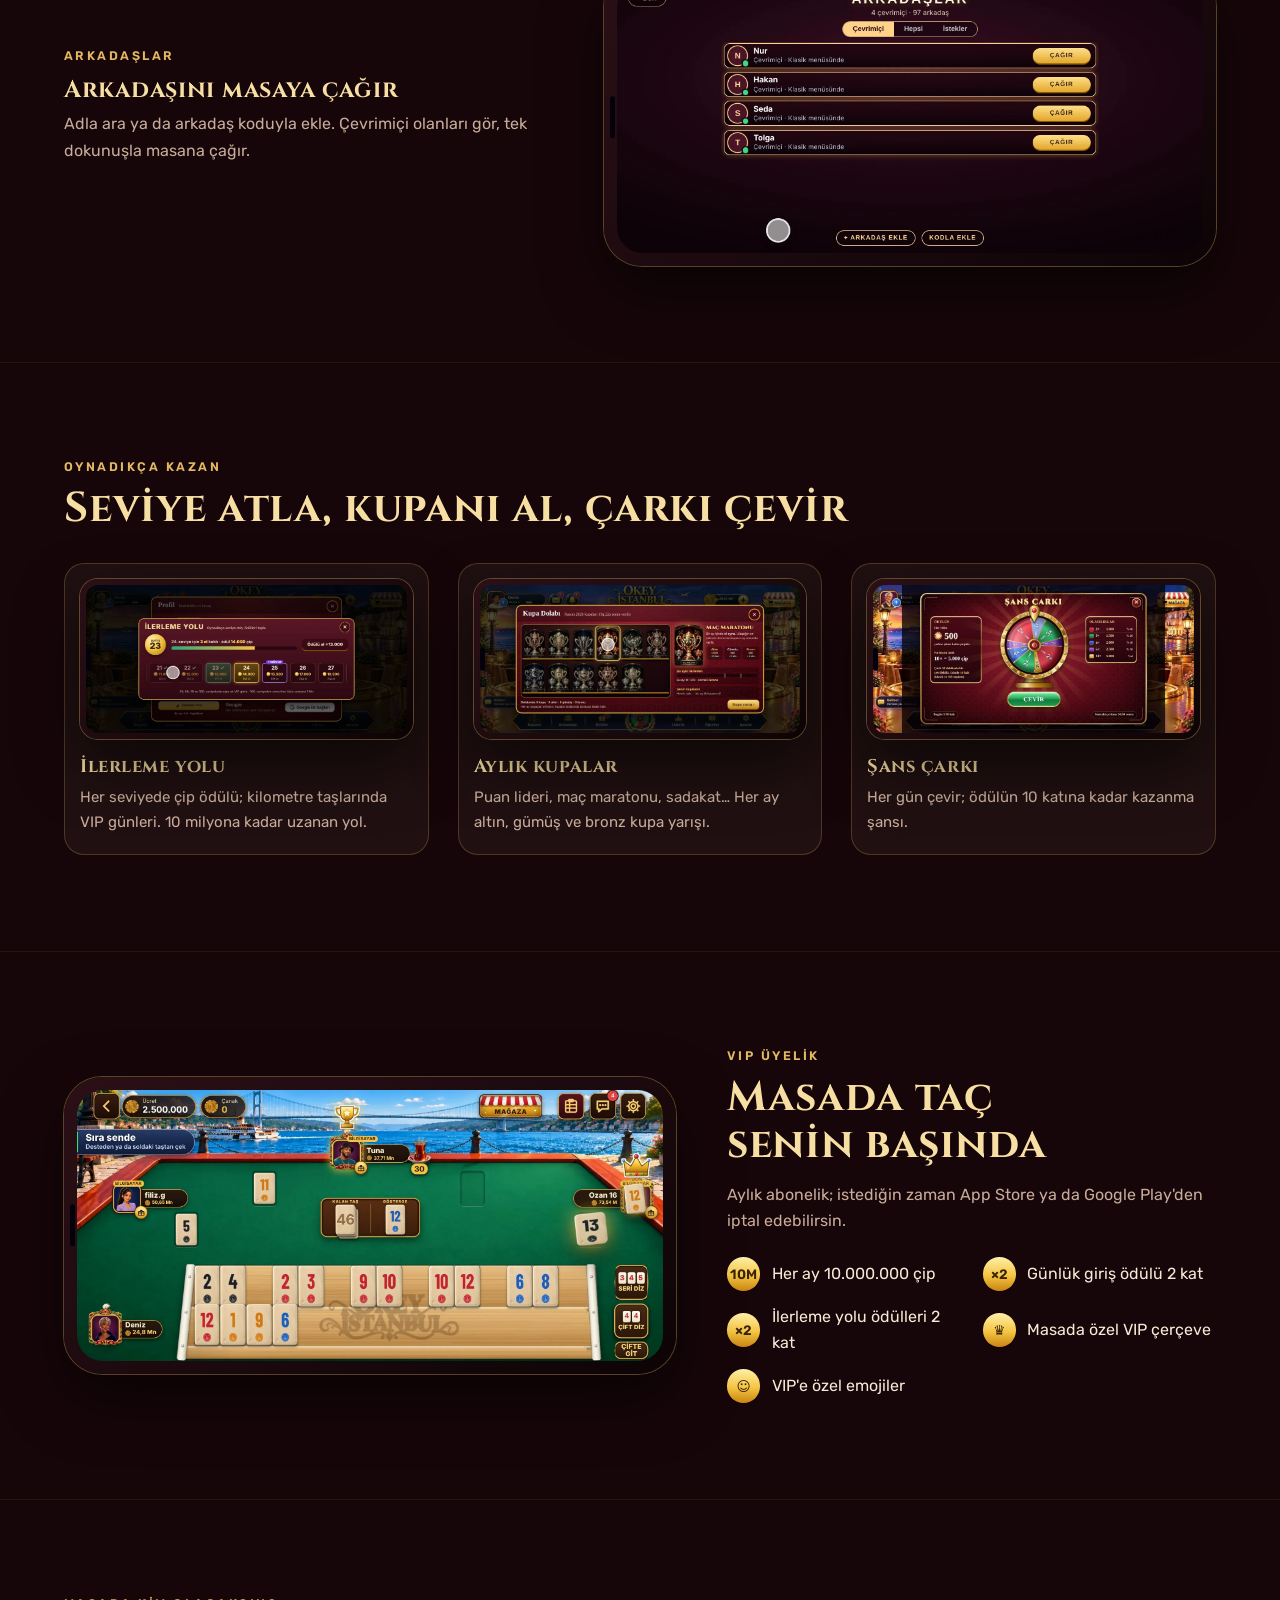
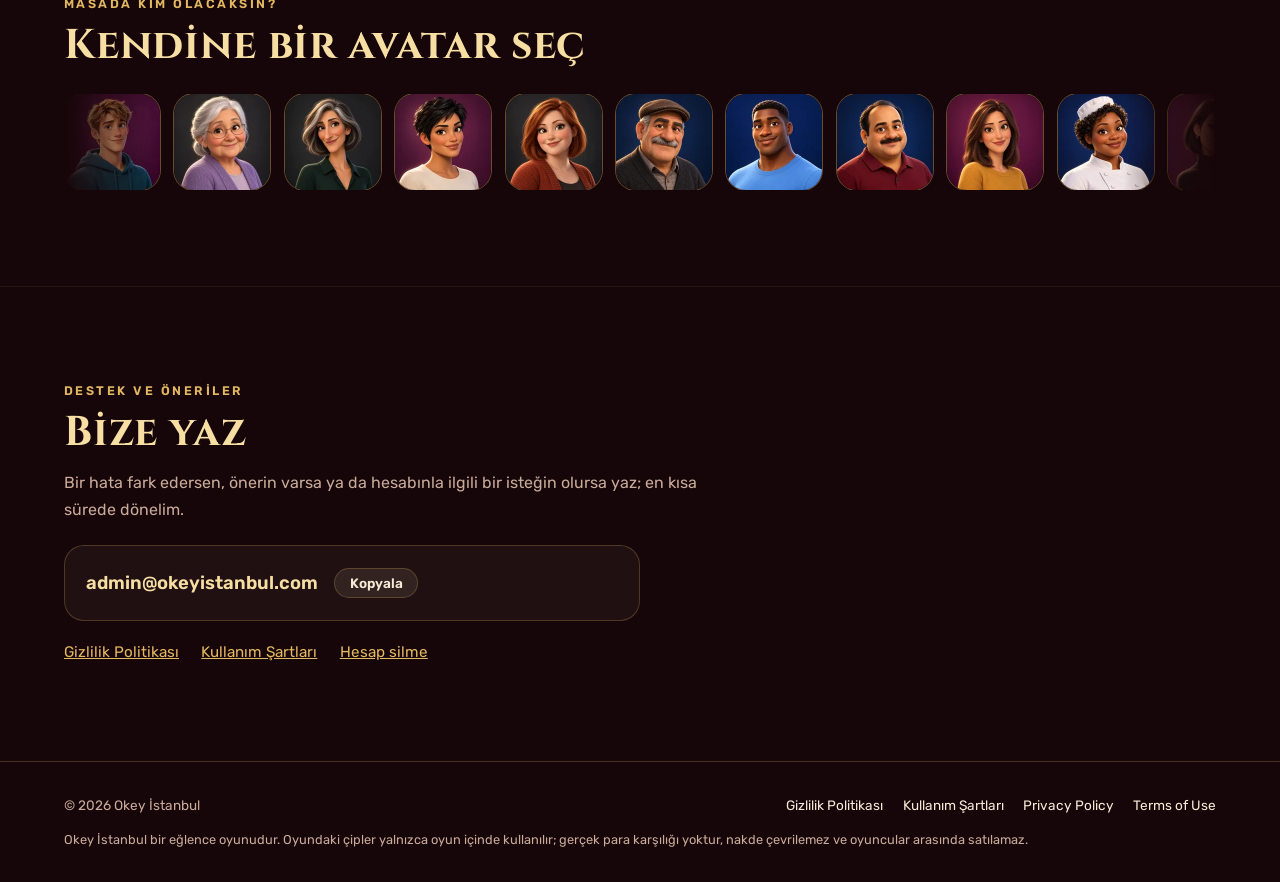
==== commit 74fc425e: "Site v4" ====
--- a/index.html
+++ b/index.html
@@ -4,9 +4,9 @@
 <meta charset="utf-8">
 <meta name="viewport" content="width=device-width, initial-scale=1, viewport-fit=cover">
 <title>Okey İstanbul</title>
-<meta name="description" content="Okey İstanbul: Klasik Okey ve 101 Okey tek uygulamada, ücretsiz. Manzaralı masalar, büyüteç, yazboz, sohbet ve ikramlar, arkadaşlarınla özel masa, her ay yenilenen kupalar.">
+<meta name="description" content="Okey İstanbul: Klasik Okey, 101 Okey, 51 Okey, Rizikolu 51 ve Rizikolu 101 tek uygulamada, ücretsiz. Manzaralı masalar, büyüteç, yazboz, sohbet, ikramlar, masaları izleme, kupalar ve şans çarkı.">
 <meta property="og:title" content="Okey İstanbul">
-<meta property="og:description" content="Okeyin kalbi İstanbul'da atar! Klasik Okey ve 101 Okey tek uygulamada: manzaralı masalar, sohbet, ikramlar ve aylık kupalar.">
+<meta property="og:description" content="Okeyin kalbi İstanbul'da atar! Beş oyun tek uygulamada: Klasik Okey, 101 Okey, 51 Okey, Rizikolu 51 ve Rizikolu 101.">
 <meta property="og:image:width" content="1200">
 <meta property="og:image:height" content="630">
 <meta property="og:image" content="https://okeyistanbul.com/img/og.jpg">
@@ -17,13 +17,12 @@
 <link rel="preload" href="/cinzel-latin-700-normal.woff2" as="font" type="font/woff2" crossorigin>
 <link rel="stylesheet" href="/fonts.css">
 <style>
-/* Düzen: gece bordosu bir İstanbul akşamı. Tam genişlik sahne, sonra her bölüm bir oyun ekranıyla eşleşen iki sütun; tek cesur öğe: kupa dolabı */
+/* Okey İstanbul — gece bordosu bir İstanbul akşamı; altın yaldız, çuha yeşili. Her bölüm oyundan gerçek bir ekranla. */
 :root{
-  --night:#170609; --night2:#22090f; --bordo:#5a0f1e; --bordo2:#7d1a2c;
-  --gold:#e2b862; --gold-hi:#f7dfa3; --cream:#f6ead6; --muted:#c9ab9a;
-  --felt:#1d6b51; --line:rgba(226,184,98,.24);
-  --display:'Cinzel',Georgia,'Times New Roman',serif;
-  --body:'Rubik',system-ui,-apple-system,'Segoe UI',sans-serif;
+  --night:#170609;--night2:#210910;--bordo:#5a0f1e;--bordo2:#7d1a2c;--navy:#141a3a;
+  --gold:#e2b862;--gold-hi:#f7dfa3;--gold-lo:#a8741a;--cream:#f6ead6;--muted:#c9ab9a;--felt:#1d6b51;
+  --line:rgba(226,184,98,.24);--card:rgba(255,236,200,.04);
+  --display:'Cinzel',Georgia,'Times New Roman',serif;--body:'Rubik',system-ui,-apple-system,'Segoe UI',sans-serif;
   color-scheme:dark;
 }
 *{box-sizing:border-box}
@@ -33,208 +32,123 @@
 img{max-width:100%;height:auto;display:block}
 a{color:var(--gold)}
 a:focus-visible,button:focus-visible{outline:2px solid var(--gold-hi);outline-offset:3px}
-.wrap{max-width:72rem;margin-inline:auto;padding-left:max(16px,env(safe-area-inset-left,0px));padding-right:max(16px,env(safe-area-inset-right,0px))}
+.wrap{max-width:74rem;margin-inline:auto;padding-left:max(16px,env(safe-area-inset-left,0px));padding-right:max(16px,env(safe-area-inset-right,0px))}
+h2{font:700 clamp(1.7rem,4.2vw,2.6rem)/1.12 var(--display);letter-spacing:.02em;margin:0 0 .9rem;color:var(--gold-hi);text-wrap:balance}
+h3{font:700 1.15rem/1.3 var(--display);letter-spacing:.03em;margin:0 0 .35rem;color:var(--gold-hi)}
+.eyebrow{font:600 .78rem var(--body);letter-spacing:.2em;text-transform:uppercase;color:var(--gold);margin:0 0 .7rem}
+.intro{color:var(--muted);max-width:40rem;margin:0 0 1.4rem}
+section{padding-block:clamp(3.5rem,8vw,6rem);border-top:1px solid rgba(226,184,98,.08)}
 
 /* üst şerit */
 .top{position:absolute;inset:0 0 auto 0;z-index:5;padding-top:env(safe-area-inset-top,0px)}
 .top .wrap{display:flex;align-items:center;justify-content:space-between;gap:1rem;padding-block:1rem}
 .mark{display:flex;align-items:center;gap:.6rem;text-decoration:none;color:var(--gold-hi);font:700 1rem var(--display);letter-spacing:.12em;white-space:nowrap}
 .mark img{width:40px;height:40px}
-.top nav{display:flex;gap:1.3rem;font-size:.92rem}
-.top nav a{color:var(--cream);text-decoration:none;opacity:.85;text-shadow:0 1px 6px rgba(0,0,0,.7)}
+.top nav{display:flex;gap:1.3rem;font-size:.92rem;flex-wrap:wrap;justify-content:flex-end}
+.top nav a{color:var(--cream);text-decoration:none;opacity:.88;text-shadow:0 1px 6px rgba(0,0,0,.7)}
 .top nav a:hover{opacity:1;color:var(--gold-hi)}
+@media (max-width:760px){.top nav{display:none}}
 
 /* sahne */
-.hero{position:relative;min-height:clamp(34rem,88vh,52rem);display:grid;align-items:end;overflow:hidden;isolation:isolate}
+.hero{position:relative;min-height:clamp(34rem,90vh,54rem);display:grid;align-items:end;overflow:hidden;isolation:isolate;border-top:0;padding:0}
 .hero>img{position:absolute;inset:0;width:100%;height:100%;object-fit:cover;object-position:50% 35%;z-index:-2}
 .hero::after{content:"";position:absolute;inset:0;z-index:-1;background:
-  linear-gradient(180deg,rgba(23,6,9,.6) 0%,rgba(23,6,9,0) 20%,rgba(23,6,9,0) 42%,rgba(23,6,9,.88) 76%,var(--night) 100%),
-  linear-gradient(90deg,rgba(23,6,9,.78) 0%,rgba(23,6,9,.35) 40%,rgba(23,6,9,0) 64%)}
-.hero .wrap{padding-block:7rem 2.4rem;width:100%}
+  linear-gradient(180deg,rgba(23,6,9,.6) 0%,rgba(23,6,9,0) 20%,rgba(23,6,9,0) 42%,rgba(23,6,9,.9) 78%,var(--night) 100%),
+  linear-gradient(90deg,rgba(23,6,9,.8) 0%,rgba(23,6,9,.35) 42%,rgba(23,6,9,0) 66%)}
+.hero .wrap{padding-block:7rem 2.6rem;width:100%}
 .kicker{display:inline-flex;align-items:center;gap:.6rem;font:500 .8rem var(--body);letter-spacing:.16em;text-transform:uppercase;color:var(--gold-hi);margin:0 0 1rem}
 .kicker i{width:.5rem;height:.5rem;border-radius:50%;background:#58d39a;box-shadow:0 0 0 4px rgba(88,211,154,.2)}
 .brand{font:700 clamp(2.8rem,9.5vw,6rem)/.92 var(--display);letter-spacing:.06em;margin:0;
   background:linear-gradient(180deg,#fff3c4 0%,#e9bf4f 55%,#a8741a 100%);-webkit-background-clip:text;background-clip:text;color:transparent;
   filter:drop-shadow(0 3px 0 rgba(60,12,20,.9)) drop-shadow(0 10px 24px rgba(0,0,0,.6))}
 .brand span{display:block;font-size:.6em;letter-spacing:.32em;margin-top:.12em}
-.slogan{font:700 clamp(.85rem,2.4vw,1.1rem) var(--display);letter-spacing:.18em;margin:1rem 0 0;text-shadow:0 2px 8px rgba(0,0,0,.8)}
-.lede{max-width:34rem;margin:1rem 0 0;color:#efe0cf;font-size:1.08rem;text-shadow:0 1px 6px rgba(0,0,0,.85)}
-.stores{display:flex;flex-wrap:wrap;gap:.7rem;margin-top:1.6rem}
-.store{display:flex;align-items:center;gap:.7rem;padding:.65rem 1.1rem .65rem .9rem;border-radius:.85rem;background:rgba(18,5,8,.8);border:1px solid var(--line);min-width:12.5rem;backdrop-filter:blur(6px);-webkit-backdrop-filter:blur(6px)}
-.store svg{width:26px;height:26px;flex:none;fill:var(--cream)}
-.store small{display:block;font-size:.7rem;letter-spacing:.1em;text-transform:uppercase;color:var(--gold)}
-.store b{display:block;font-weight:600;font-size:1.02rem;line-height:1.2}
-.facts{display:flex;flex-wrap:wrap;gap:.6rem 2.2rem;margin:2.4rem 0 0;padding:1.1rem 0 0;border-top:1px solid var(--line);list-style:none}
-.facts li{display:flex;align-items:baseline;gap:.5rem;color:var(--muted);font-size:.92rem}
-.facts b{font:700 1.5rem var(--display);color:var(--gold-hi);font-variant-numeric:tabular-nums}
-
-/* bölümler */
-section{padding-block:5.5rem 0}
-.eyebrow{font:600 .76rem var(--body);letter-spacing:.2em;text-transform:uppercase;color:var(--gold);margin:0 0 .7rem}
-h2{font:700 clamp(1.7rem,4.2vw,2.6rem)/1.12 var(--display);margin:0;color:var(--gold-hi);text-wrap:balance;letter-spacing:.02em}
-h3{text-wrap:balance}
-.intro{max-width:36rem;color:var(--muted);margin:1rem 0 0;font-size:1.04rem}
-.split{display:grid;grid-template-columns:minmax(0,5fr) minmax(0,7fr);gap:clamp(1.6rem,4vw,3.5rem);align-items:center}
-.split.rev{grid-template-columns:minmax(0,7fr) minmax(0,5fr)}
-.split.rev>.txt{order:2}
-.split>*{min-width:0}
-
-/* telefon çerçevesi (yatay) */
-.phone{position:relative;margin:0;padding:clamp(8px,1.2vw,14px);border-radius:clamp(22px,3vw,38px);background:linear-gradient(145deg,#3a1018,#120407);
-  box-shadow:inset 0 0 0 1px rgba(255,255,255,.08),inset 0 0 0 3px #08020a,0 30px 70px rgba(0,0,0,.55),0 0 0 1px var(--line)}
-.phone img{border-radius:clamp(14px,2vw,26px);aspect-ratio:2095/969;object-fit:cover;width:100%}
-.phone::before{content:"";position:absolute;left:clamp(3px,.5vw,6px);top:50%;width:4px;height:14%;transform:translateY(-50%);border-radius:4px;background:#05010a}
-
-/* adımlar */
-.steps{list-style:none;margin:1.8rem 0 0;padding:0;display:grid;gap:1.1rem;counter-reset:s}
-.steps li{display:grid;grid-template-columns:2.6rem 1fr;gap:.9rem;align-items:start;counter-increment:s}
-.steps li::before{content:counter(s);display:grid;place-items:center;width:2.6rem;height:2.6rem;border-radius:50%;font:700 1.05rem var(--display);color:var(--night);background:radial-gradient(circle at 35% 30%,#fff1c2,#d9a640 70%);box-shadow:0 0 0 3px rgba(226,184,98,.18)}
-.steps b{display:block;font-weight:600;font-size:1.05rem;color:var(--cream)}
-.steps span{color:var(--muted);font-size:.96rem}
-.chips{display:flex;flex-wrap:wrap;gap:.5rem;margin-top:1.6rem;padding:0;list-style:none}
-.chips li{padding:.35rem .8rem;border-radius:99px;border:1px solid var(--line);font-size:.84rem;color:var(--gold-hi);background:rgba(90,15,30,.35)}
-
-/* masalar */
-.tabs{display:flex;flex-wrap:wrap;gap:.5rem;margin:1.8rem 0 1.2rem}
-.tab{font:600 .95rem var(--body);color:var(--muted);background:transparent;border:1px solid var(--line);border-radius:99px;padding:.55rem 1.1rem;cursor:pointer}
-.tab:hover{color:var(--cream)}
-.tab[aria-selected="true"]{color:var(--night);background:linear-gradient(#f7dfa3,#d9a640);border-color:transparent}
-.stage{display:grid}
-.stage>figure{grid-area:1/1;margin:0;transition:opacity .45s ease}
-.stage>figure[hidden]{display:block!important;opacity:0;pointer-events:none;visibility:hidden}
-.stage figcaption{margin-top:1rem;display:grid;grid-template-columns:auto 1fr;gap:.2rem 1rem;align-items:baseline}
-.stage figcaption b{font:700 1.25rem var(--display);color:var(--gold-hi);letter-spacing:.02em}
-.stage figcaption span{color:var(--muted)}
-.ladder{margin-top:2.6rem;display:flex;flex-wrap:wrap;align-items:center;gap:.3rem .2rem;font-size:.9rem;color:var(--muted)}
-.ladder strong{font-weight:600;color:var(--gold);margin-right:.6rem;letter-spacing:.06em;text-transform:uppercase;font-size:.75rem}
-.ladder span{white-space:nowrap}
-.ladder span:not(:last-child)::after{content:"›";margin:0 .45rem;color:rgba(226,184,98,.5)}
-.ladder span:last-child{color:var(--gold-hi);font-weight:600}
-
-/* dostluk */
-.treats{display:flex;flex-wrap:wrap;gap:.4rem;margin-top:1.6rem}
-.treats img{width:clamp(52px,7vw,72px);height:clamp(52px,7vw,72px);object-fit:contain;filter:drop-shadow(0 8px 10px rgba(0,0,0,.45))}
-.pets{display:grid;grid-template-columns:repeat(4,minmax(0,1fr));gap:1rem;margin-top:3rem}
-.pet{position:relative;margin:0;padding:1rem .8rem .9rem;border-radius:1.1rem;background:radial-gradient(120% 90% at 50% 0%,rgba(125,26,44,.75),rgba(34,9,15,.9));border:1px solid var(--line);text-align:center}
-.pet img{height:clamp(110px,14vw,170px);width:auto;margin:0 auto;object-fit:contain;filter:drop-shadow(0 12px 14px rgba(0,0,0,.5))}
-.pet figcaption{margin-top:.6rem;font-weight:600}
-.pet figcaption small{display:block;color:var(--gold);font-weight:500;font-size:.82rem}
-.petsHead{display:flex;flex-wrap:wrap;align-items:baseline;justify-content:space-between;gap:.4rem 1rem;margin-top:3.5rem}
-.petsHead h3{margin:0;font:700 1.5rem var(--display);color:var(--gold-hi)}
-.petsHead p{margin:0;color:var(--muted)}
-
-/* davet */
-.invite{display:grid;grid-template-columns:repeat(auto-fit,minmax(10.5rem,1fr));gap:1rem;margin-top:1.8rem;list-style:none;padding:0}
-.invite li{padding:1.1rem 1.1rem 1.2rem;border-top:2px solid var(--gold);background:linear-gradient(180deg,rgba(90,15,30,.45),rgba(90,15,30,0));min-width:0}
-.invite small{font:700 .78rem var(--body);letter-spacing:.14em;text-transform:uppercase;color:var(--gold)}
-.invite b{display:block;font:700 1.35rem var(--display);color:var(--gold-hi);margin:.3rem 0 .2rem;font-variant-numeric:tabular-nums}
-.invite span{color:var(--muted);font-size:.94rem}
-.code{display:inline-block;white-space:nowrap;font:600 1rem ui-monospace,Menlo,Consolas,monospace;letter-spacing:.08em;padding:.15rem .5rem;border-radius:.4rem;background:rgba(0,0,0,.35);color:var(--gold-hi)}
-.notes{margin:1.6rem 0 0;padding:0;list-style:none;display:grid;gap:.7rem}
-.notes li{padding-left:1.4rem;position:relative;color:#ead9c6}
-.notes li::before{content:"";position:absolute;left:0;top:.62em;width:.55rem;height:.55rem;border-radius:2px;transform:rotate(45deg);background:var(--gold)}
-
-/* kupa dolabı */
-.cabinet{padding-block:6rem 5rem;margin-top:5.5rem;background:
-  radial-gradient(60% 50% at 50% 0%,rgba(226,184,98,.16),rgba(226,184,98,0) 70%),
-  linear-gradient(180deg,#2a0a12,#170609 85%);border-block:1px solid var(--line)}
-.cabinet section{padding:0}
-.cabHead{display:grid;grid-template-columns:minmax(0,1fr) auto;gap:1rem 2rem;align-items:end}
-.prizes{display:flex;gap:.6rem;flex-wrap:wrap}
-.prize{min-width:7.2rem;text-align:center;padding:.7rem .8rem;border-radius:.9rem;border:1px solid var(--line);background:rgba(0,0,0,.25)}
-.prize small{display:block;font-size:.72rem;letter-spacing:.14em;text-transform:uppercase}
-.prize b{display:block;font:700 1.3rem var(--display);font-variant-numeric:tabular-nums}
-.prize.g small,.prize.g b{color:#f3cf63}.prize.s small,.prize.s b{color:#dfe3ea}.prize.b small,.prize.b b{color:#e0a072}
-.cabImg{margin:2.2rem 0 0;border-radius:1.2rem;overflow:hidden;border:1px solid var(--line);box-shadow:0 30px 80px rgba(0,0,0,.6)}
-.cabImg img{width:100%}
-.tro{width:100%;border-collapse:collapse;margin-top:2rem;font-variant-numeric:tabular-nums}
-.troWrap{overflow-x:auto}
-.tro th,.tro td{text-align:left;padding:.7rem .8rem;border-bottom:1px solid var(--line);vertical-align:top}
-.tro th{font:600 .74rem var(--body);letter-spacing:.14em;text-transform:uppercase;color:var(--gold)}
-.tro td:first-child{font-weight:600;color:var(--cream);white-space:nowrap}
-.tro td{color:var(--muted)}
-.tro td.n{white-space:nowrap;color:#ead9c6}
-.cabNote{margin:1.2rem 0 0;color:var(--muted);font-size:.92rem}
+.slogan{font:700 clamp(.9rem,2.4vw,1.15rem) var(--display);letter-spacing:.16em;margin:1rem 0 0;text-shadow:0 2px 8px rgba(0,0,0,.8)}
+.lead{max-width:34rem;margin:1rem 0 1.6rem;color:var(--cream);text-shadow:0 1px 8px rgba(0,0,0,.8)}
+.ctas{display:flex;gap:.8rem;flex-wrap:wrap}
+.btn{display:inline-flex;align-items:center;gap:.5rem;padding:.8rem 1.4rem;border-radius:999px;font:700 .95rem var(--body);text-decoration:none;border:0;cursor:pointer}
+.btn.g{background:linear-gradient(#fff0a8,#f4c542 55%,#c98512);color:#3a2204;box-shadow:0 3px 0 #7a4b0e,0 10px 24px rgba(0,0,0,.4)}
+.btn.o{background:rgba(23,6,9,.55);color:var(--gold-hi);box-shadow:inset 0 0 0 1.5px var(--gold)}
+.facts{display:flex;flex-wrap:wrap;gap:.5rem 1.4rem;margin-top:1.8rem;font-size:.9rem;color:var(--muted)}
+.facts b{color:var(--gold-hi);font-weight:600}
+
+/* ekran çerçevesi (yatay telefon) */
+.phone{position:relative;margin:0;padding:clamp(7px,1.1vw,13px);border-radius:clamp(22px,3vw,38px);background:linear-gradient(145deg,#2b1016,#0d0406);box-shadow:0 0 0 1px rgba(226,184,98,.35),0 24px 60px rgba(0,0,0,.6)}
+.phone img{border-radius:clamp(14px,2vw,26px);aspect-ratio:1920/886;object-fit:cover;width:100%}
+.phone::before{content:"";position:absolute;left:clamp(3px,.5vw,6px);top:50%;width:clamp(3px,.4vw,5px);height:14%;transform:translateY(-50%);border-radius:4px;background:#05010a}
+figcaption{font-size:.85rem;color:var(--muted);margin-top:.7rem;text-align:center}
+
+/* iki sütun */
+.duo{display:grid;grid-template-columns:1.25fr 1fr;gap:clamp(1.6rem,4vw,3.4rem);align-items:center}
+.duo.rev{grid-template-columns:1fr 1.25fr}
+.duo.rev>figure,.duo.rev>.shots{order:2}
+.duo>*{min-width:0}
+@media (max-width:860px){.duo,.duo.rev{grid-template-columns:1fr}.duo.rev>figure,.duo.rev>.shots{order:0}}
+.ticks{list-style:none;padding:0;margin:0;display:grid;gap:.65rem}
+.ticks li{position:relative;padding-left:1.6rem;color:var(--cream)}
+.ticks li::before{content:"";position:absolute;left:0;top:.55em;width:.6rem;height:.6rem;transform:rotate(45deg);background:linear-gradient(135deg,#fff0a8,#c98512);border-radius:2px}
+.ticks b{color:var(--gold-hi);font-weight:600}
+
+/* beş oyun */
+.games{display:grid;grid-template-columns:repeat(5,minmax(0,1fr));gap:clamp(.7rem,1.6vw,1.2rem);margin-top:2rem}
+@media (max-width:980px){.games{grid-template-columns:repeat(3,minmax(0,1fr))}}
+@media (max-width:620px){.games{grid-template-columns:repeat(2,minmax(0,1fr))}}
+.game{display:flex;flex-direction:column;gap:.6rem;text-decoration:none;color:inherit}
+.game img{border-radius:14px;box-shadow:0 0 0 1px rgba(226,184,98,.35),0 14px 30px rgba(0,0,0,.5);transition:transform .25s}
+.game:hover img{transform:translateY(-4px)}
+.game b{font:700 1rem var(--display);color:var(--gold-hi);letter-spacing:.03em}
+.game span{font-size:.86rem;color:var(--muted);line-height:1.45}
+
+/* sekmeler */
+.tabs{display:flex;flex-wrap:wrap;gap:.45rem;margin:0 0 1rem}
+.tab{border:0;border-radius:999px;padding:.5rem 1rem;font:600 .88rem var(--body);background:rgba(255,236,200,.06);color:var(--cream);cursor:pointer;box-shadow:inset 0 0 0 1px var(--line)}
+.tab[aria-selected=true]{background:linear-gradient(#fff0a8,#f4c542 55%,#c98512);color:#3a2204;box-shadow:none}
+.panes figure{margin:0}
+
+/* kart ızgarası */
+.grid3{display:grid;grid-template-columns:repeat(3,minmax(0,1fr));gap:clamp(1rem,2.4vw,1.8rem);margin-top:2rem}
+@media (max-width:900px){.grid3{grid-template-columns:1fr}}
+.card{background:var(--card);border-radius:20px;padding:1rem 1rem 1.3rem;box-shadow:inset 0 0 0 1px var(--line)}
+.card .phone{margin-bottom:1rem;padding:6px;border-radius:18px}
+.card .phone img{border-radius:12px}
+.card p{margin:0;color:var(--muted);font-size:.94rem}
+
+/* rizikolu */
+.riz{background:radial-gradient(ellipse 80% 70% at 70% 40%,rgba(125,26,44,.55),transparent 70%),var(--night)}
+.mult{display:flex;align-items:baseline;gap:.4rem;font:700 clamp(2.4rem,6vw,3.6rem)/1 var(--display);color:var(--gold-hi);margin:.4rem 0 1rem}
+.mult small{font:500 1rem var(--body);color:var(--muted)}
+
+/* tanıtım */
+.yt{position:relative;border-radius:22px;overflow:hidden;box-shadow:0 0 0 1px rgba(226,184,98,.4),0 24px 60px rgba(0,0,0,.6);background:#000;aspect-ratio:16/9}
+.yt img,.yt video{width:100%;height:100%;object-fit:cover;display:block}
+.yt-play{position:absolute;inset:0;display:grid;place-items:center;border:0;background:linear-gradient(0deg,rgba(23,6,9,.5),rgba(23,6,9,.1));cursor:pointer}
+.yt-play i{width:clamp(64px,9vw,92px);height:clamp(64px,9vw,92px);border-radius:50%;display:grid;place-items:center;background:linear-gradient(#fff0a8,#f4c542 55%,#c98512);box-shadow:0 0 0 8px rgba(247,223,163,.18),0 14px 30px rgba(0,0,0,.5)}
+.yt-play i::after{content:"";margin-left:8%;border-style:solid;border-width:14px 0 14px 24px;border-color:transparent transparent transparent #3a2204}
+.yt-note{font-size:.85rem;color:var(--muted);margin:.8rem 0 0;text-align:center}
+
+/* VIP */
+.vip .perks{display:grid;grid-template-columns:repeat(2,minmax(0,1fr));gap:.8rem 1.4rem;list-style:none;padding:0;margin:1.2rem 0 0}
+@media (max-width:520px){.vip .perks{grid-template-columns:1fr}}
+.vip .perks li{display:flex;gap:.7rem;align-items:center}
+.vip .perks i{flex:none;width:2.1rem;height:2.1rem;border-radius:50%;display:grid;place-items:center;font:700 .85rem var(--body);font-style:normal;color:#3a2204;background:linear-gradient(#fff0a8,#f4c542 55%,#c98512)}
 
 /* avatarlar */
-.crowd{margin-top:2rem;overflow:hidden;-webkit-mask-image:linear-gradient(90deg,transparent,#000 8%,#000 92%,transparent);mask-image:linear-gradient(90deg,transparent,#000 8%,#000 92%,transparent)}
-.crowd .row{display:flex;gap:1rem;width:max-content;animation:drift 60s linear infinite}
-.crowd img{height:clamp(96px,12vw,140px);width:auto;flex:none;filter:drop-shadow(0 10px 12px rgba(0,0,0,.5))}
-@keyframes drift{to{transform:translateX(-50%)}}
-
-/* son çağrı + iletişim */
-.final{margin-top:5.5rem;position:relative;overflow:hidden;isolation:isolate;border-block:1px solid var(--line)}
-.final>img{position:absolute;inset:0;width:100%;height:100%;object-fit:cover;object-position:50% 30%;z-index:-2;opacity:.6}
-.final::after{content:"";position:absolute;inset:0;z-index:-1;background:linear-gradient(90deg,var(--night) 10%,rgba(23,6,9,.7) 55%,rgba(23,6,9,.35))}
-.final .wrap{padding-block:4.5rem}
-.contact{display:grid;grid-template-columns:repeat(auto-fit,minmax(15rem,1fr));gap:1.2rem;margin-top:2rem;max-width:44rem}
-.card{border:1px solid var(--line);border-radius:.9rem;padding:1.1rem 1.2rem;background:rgba(23,6,9,.72);min-width:0}
-.card small{font-size:.74rem;letter-spacing:.14em;text-transform:uppercase;color:var(--gold)}
-.card p{margin:.4rem 0 0}
-.mail{display:flex;flex-wrap:wrap;align-items:center;gap:.6rem;margin-top:.4rem}
-.mail code{font:500 1.05rem var(--body);color:var(--cream);user-select:all;word-break:break-all}
-.copy{font:600 .8rem var(--body);background:transparent;color:var(--gold);border:1px solid var(--line);border-radius:99px;padding:.3rem .8rem;cursor:pointer}
-.copy:hover{background:rgba(226,184,98,.12)}
-
-footer .wrap{display:flex;flex-wrap:wrap;gap:.8rem 2rem;justify-content:space-between;padding-block:1.8rem calc(2.2rem + env(safe-area-inset-bottom,0px));font-size:.88rem;color:var(--muted)}
-footer nav{display:flex;flex-wrap:wrap;gap:1.2rem}
-footer a{color:var(--cream);text-decoration:none}
-footer a:hover{color:var(--gold-hi)}
-footer p{margin:0;flex-basis:100%;font-size:.82rem;opacity:.85}
-
-@media (max-width:56rem){
-  .split,.split.rev{grid-template-columns:1fr}
-  .split.rev>.txt{order:0}
-  .cabHead{grid-template-columns:1fr}
-  .pets{grid-template-columns:repeat(2,minmax(0,1fr))}
-  .top nav{display:none}
-}
-@media (prefers-reduced-motion:no-preference){
-  .hero>img{animation:slowzoom 26s ease-out both}
-  @keyframes slowzoom{from{transform:scale(1.08)}}
-  .hero .wrap>*{animation:rise .9s cubic-bezier(.2,.7,.2,1) both}
-  .hero .wrap>*:nth-child(2){animation-delay:.06s}.hero .wrap>*:nth-child(3){animation-delay:.12s}.hero .wrap>*:nth-child(4){animation-delay:.18s}.hero .wrap>*:nth-child(5){animation-delay:.24s}.hero .wrap>*:nth-child(6){animation-delay:.3s}
-  @keyframes rise{from{transform:translateY(14px)}}
-  .treats img{animation:bob 4.5s ease-in-out infinite}
-  .treats img:nth-child(2n){animation-delay:-1.4s}.treats img:nth-child(3n){animation-delay:-2.6s}
-  @keyframes bob{50%{transform:translateY(-6px) rotate(-2deg)}}
-}
-.yt{position:relative;margin:2rem 0 0;padding:clamp(8px,1.2vw,14px);border-radius:clamp(22px,3vw,38px);background:linear-gradient(145deg,#3a1018,#120407);
-  box-shadow:inset 0 0 0 1px rgba(255,255,255,.08),inset 0 0 0 3px #08020a,0 30px 70px rgba(0,0,0,.55),0 0 0 1px var(--line)}
-.yt-in{position:relative;aspect-ratio:16/9;border-radius:clamp(14px,2vw,26px);overflow:hidden;background:#0b0306}
-.yt-in iframe,.yt-in video{position:absolute;inset:0;width:100%;height:100%;border:0;background:#000}
-.yt-play{position:absolute;inset:0;width:100%;height:100%;padding:0;border:0;background:none;cursor:pointer;display:block}
-.yt-play img{width:100%;height:100%;object-fit:cover;transition:transform .5s ease,filter .3s ease}
-.yt-play:hover img{transform:scale(1.02);filter:brightness(1.06)}
-.yt-btn{position:absolute;left:50%;top:50%;width:clamp(64px,9vw,96px);aspect-ratio:1;transform:translate(-50%,-50%);border-radius:50%;
-  background:radial-gradient(circle at 50% 35%,var(--gold-hi),var(--gold) 55%,#a87a2a);box-shadow:0 0 0 6px rgba(23,6,9,.45),0 14px 40px rgba(0,0,0,.6);display:grid;place-items:center}
-.yt-btn svg{width:38%;height:38%;margin-left:8%;fill:#3a1208}
-.yt-play:hover .yt-btn{box-shadow:0 0 0 8px rgba(247,223,163,.25),0 14px 40px rgba(0,0,0,.6)}
-.yt-len{position:absolute;right:.9rem;bottom:.8rem;padding:.2rem .55rem;border-radius:.4rem;background:rgba(10,3,5,.82);color:var(--cream);font:600 .82rem var(--body);font-variant-numeric:tabular-nums}
-.yt-note{margin:.9rem 0 0;color:var(--muted);font-size:.9rem}
-@media (prefers-reduced-motion:reduce){.yt-play img{transition:none}.yt-play:hover img{transform:none}}
-@media (prefers-reduced-motion:reduce){.crowd .row{animation:none}html{scroll-behavior:auto}}
-
-/* v2026-11: iki oyun, 101, VIP */
-.games{display:grid;grid-template-columns:repeat(2,minmax(0,1fr));gap:1rem;margin-top:1.8rem}
-.game{padding:1.1rem 1.15rem 1.15rem;border-radius:1.1rem;border:1px solid var(--line);background:radial-gradient(130% 100% at 0% 0%,rgba(125,26,44,.7),rgba(34,9,15,.92))}
-.game.b{background:radial-gradient(130% 100% at 0% 0%,rgba(30,62,120,.75),rgba(10,18,40,.92))}
-.game h3{margin:0 0 .35rem;font:700 1.25rem var(--display);color:var(--gold-hi);letter-spacing:.03em}
-.game p{margin:0;color:var(--muted);font-size:.94rem}
-.game ul{margin:.7rem 0 0;padding:0 0 0 1.05rem;color:var(--cream);font-size:.92rem;display:grid;gap:.25rem}
-.tag{display:inline-block;margin-left:.45rem;padding:.12rem .5rem;border-radius:99px;font:600 .68rem var(--body);letter-spacing:.12em;text-transform:uppercase;color:var(--night);background:linear-gradient(#f7dfa3,#d9a640);vertical-align:middle}
-.feats{display:grid;grid-template-columns:repeat(3,minmax(0,1fr));gap:1rem;margin-top:2.2rem}
-.feat{padding:1rem 1.1rem;border-radius:1rem;border:1px solid var(--line);background:rgba(34,9,15,.6)}
-.feat b{display:block;color:var(--cream);font-weight:600;margin-bottom:.25rem}
-.feat span{color:var(--muted);font-size:.92rem}
-.vipImg{margin:0;justify-self:center;max-width:26rem;width:100%}
-.vipImg img{width:100%;border-radius:50%;aspect-ratio:1;object-fit:cover;box-shadow:0 0 0 3px rgba(226,184,98,.55),0 30px 70px rgba(0,0,0,.6)}
-.perks{list-style:none;margin:1.6rem 0 0;padding:0;display:grid;gap:.7rem}
-.perks li{display:grid;grid-template-columns:1.6rem 1fr;gap:.7rem;align-items:start;color:var(--cream)}
-.perks li::before{content:"♛";color:var(--gold);font-size:1.05rem;line-height:1.5}
-.perks small{display:block;color:var(--muted);font-size:.9rem}
-.crowd img{border-radius:1.4rem}
-@media (max-width:56rem){ .games{grid-template-columns:1fr} .feats{grid-template-columns:1fr} }
+.avs{display:flex;gap:.9rem;overflow:hidden;mask-image:linear-gradient(90deg,transparent,#000 8%,#000 92%,transparent);-webkit-mask-image:linear-gradient(90deg,transparent,#000 8%,#000 92%,transparent);margin-top:1.6rem}
+.avs .row{display:flex;gap:.9rem;animation:kay 60s linear infinite;flex:none}
+.avs img{width:96px;height:96px;border-radius:20px;box-shadow:0 0 0 1px rgba(226,184,98,.4)}
+@keyframes kay{to{transform:translateX(calc(-100% - .9rem))}}
+@media (prefers-reduced-motion:reduce){.avs .row{animation:none}.game img{transition:none}}
+
+/* iletişim */
+.contact{display:flex;flex-wrap:wrap;align-items:center;gap:1rem;padding:1.4rem;border-radius:20px;background:var(--card);box-shadow:inset 0 0 0 1px var(--line);max-width:36rem}
+.contact code{font:600 1.15rem var(--body);color:var(--gold-hi);user-select:all;word-break:break-all}
+.copy{border:0;border-radius:999px;padding:.45rem .95rem;font:600 .85rem var(--body);cursor:pointer;background:rgba(255,236,200,.08);color:var(--cream);box-shadow:inset 0 0 0 1px var(--line)}
+.links{display:flex;flex-wrap:wrap;gap:.6rem 1.4rem;margin-top:1.2rem;font-size:.95rem}
+
+footer{border-top:1px solid var(--line);padding-block:2rem calc(2rem + env(safe-area-inset-bottom,0px));font-size:.85rem;color:var(--muted)}
+footer .wrap{display:flex;flex-wrap:wrap;gap:.8rem 2rem;align-items:center;justify-content:space-between}
+footer nav{display:flex;flex-wrap:wrap;gap:.4rem 1.2rem}
+footer nav a{color:var(--cream);text-decoration:none}
+footer p{flex-basis:100%;margin:0;font-size:.8rem}
 </style>
 </head>
 <body>
@@ -242,283 +156,223 @@
 <header class="top">
   <div class="wrap">
     <a class="mark" href="/"><img src="/cip.png" alt="" width="40" height="40">OKEY İSTANBUL</a>
-    <nav aria-label="Ana menü"><a href="#tanitim">Tanıtım</a><a href="#oyunlar">Oyunlar</a><a href="#yuzbir">101 Okey</a><a href="#masalar">Masalar</a><a href="#dostluk">Dostluk</a><a href="#vip">VIP</a><a href="#kupalar">Kupalar</a><a href="#iletisim">İletişim</a></nav>
+    <nav aria-label="Bölümler"><a href="#tanitim">Tanıtım</a><a href="#oyunlar">Oyunlar</a><a href="#masada">Masada</a><a href="#ilerleme">Ödüller</a><a href="#vip">VIP</a><a href="#iletisim">İletişim</a></nav>
   </div>
 </header>
 
 <main>
-  <div class="hero">
-    <img src="img/hero.webp" alt="Boğaz kıyısında bir masada okey oynayan üç arkadaş; arkada vapur, simitçi ve İstanbul siluet" width="1672" height="941" fetchpriority="high">
+  <section class="hero" aria-label="Okey İstanbul">
+    <img src="img/hero.webp" alt="Boğaz kıyısında bir masada okey oynayan arkadaşlar; arkada vapur ve İstanbul silueti" width="1672" height="941" fetchpriority="high">
     <div class="wrap">
       <p class="kicker"><i aria-hidden="true"></i>Ücretsiz · iPhone ve Android'de çok yakında</p>
       <h1 class="brand">OKEY<span>İSTANBUL</span></h1>
-      <p class="slogan">OKEYİN KALBİ İSTANBUL'DA ATAR!</p>
-      <p class="lede">Klasik Okey ve 101 Okey tek uygulamada. Boğaz kıyısında, köy kahvesinde, saray odasında masanı kur; arkadaşlarını çağır, sohbet et, çay ısmarla, her ay kupaları topla.</p>
-      <div class="stores">
-        <div class="store"><svg viewBox="0 0 24 24" aria-hidden="true"><path d="M16.4 12.6c0-2.6 2.1-3.8 2.2-3.9-1.2-1.8-3.1-2-3.7-2-1.6-.2-3.1.9-3.9.9-.8 0-2-.9-3.4-.9-1.7 0-3.3 1-4.2 2.6-1.8 3.1-.5 7.7 1.3 10.2.9 1.2 1.9 2.6 3.2 2.6 1.3-.1 1.8-.8 3.3-.8 1.6 0 2 .8 3.4.8 1.4 0 2.3-1.3 3.1-2.5 1-1.4 1.4-2.8 1.4-2.9 0 0-2.7-1-2.7-4.1zM13.9 4.9c.7-.9 1.2-2 1-3.2-1 0-2.3.7-3 1.6-.7.8-1.2 2-1.1 3.1 1.2.1 2.3-.6 3.1-1.5z"/></svg><div><small>App Store</small><b>Çok yakında</b></div></div>
-        <div class="store"><svg viewBox="0 0 24 24" aria-hidden="true"><path d="M3.6 2.3c-.3.3-.4.7-.4 1.2v17c0 .5.1.9.4 1.2l9.5-9.7zM14.4 13.3l2.8 2.9-11.6 6.7c-.5.3-1 .3-1.4.1zM20.4 10.6c.9.5.9 1.8 0 2.4l-2.5 1.4-3.1-3.1 3.1-3.1zM5.6 1.2l11.6 6.7-2.8 2.9L4.2 1.1c.4-.2.9-.2 1.4.1z"/></svg><div><small>Google Play</small><b>Çok yakında</b></div></div>
-      </div>
-      <ul class="facts">
-        <li><b>2</b>oyun</li>
-        <li><b>10</b>salon</li>
-        <li><b>4</b>masa ambiyansı</li>
-        <li><b>5</b>masa rengi</li>
-        <li><b>100+</b>avatar</li>
-      </ul>
-    </div>
-  </div>
+      <p class="slogan">Okeyin kalbi İstanbul'da atar</p>
+      <p class="lead">Klasik Okey, 101 Okey, 51 Okey, Rizikolu 51 ve Rizikolu 101 tek uygulamada. Boğaz manzaralı masalar, gerçek oyuncular, sohbet ve ikramlar.</p>
+      <div class="ctas"><a class="btn g" href="#tanitim">▶ Tanıtımı izle</a><a class="btn o" href="#oyunlar">Beş oyunu gör</a></div>
+      <div class="facts"><span><b>5</b> oyun</span><span><b>2</b> ve <b>4</b> kişilik masalar</span><span><b>10</b> salon</span><span>Her ay <b>kupa</b> yarışı</span></div>
+    </div>
+  </section>
 
   <section id="tanitim">
     <div class="wrap">
-      <p class="eyebrow">Tanıtım filmi · 1 dakika 43 saniye</p>
+      <p class="eyebrow">Tanıtım filmi</p>
       <h2>Masaya oturmadan önce bir göz at</h2>
-      <p class="intro">101 Okey ve Klasik Okey tek uygulamada: manzaralı masalar, büyüteç, yazboz, sohbet, ikramlar, kupalar ve VIP. Oyundan görüntülerle, baştan sona.</p>
-      <div class="yt">
-        <div class="yt-in" id="yt" data-src="video/okey-istanbul-tanitim.mp4">
-          <button class="yt-play" type="button" aria-label="Okey İstanbul tanıtım videosunu oynat (1 dakika 43 saniye)">
-            <img src="img/tanitim.webp" alt="" width="1280" height="720" loading="lazy">
-            <span class="yt-btn" aria-hidden="true"><svg viewBox="0 0 24 24"><path d="M6 4l15 8-15 8z"/></svg></span>
-            <span class="yt-len" aria-hidden="true">1:43</span>
-          </button>
+      <p class="intro">Menüden masaya, 101'den Rizikolu'ya oyunun bugünkü hâli: büyüteç, yazboz, son perle bitiş, masaları izleme, sohbet, kupalar ve şans çarkı.</p>
+      <div class="yt" id="yt" data-yt="UivKjhIo5Uc">
+        <img src="img/tanitim.webp" alt="" width="1920" height="1080" loading="lazy">
+        <button class="yt-play" type="button" aria-label="Tanıtım filmini oynat"><i></i></button>
+      </div>
+      <p class="yt-note">2 dakika 33 saniye · oynat'a dokunduğunda YouTube'dan yüklenir · <a href="https://youtu.be/UivKjhIo5Uc" target="_blank" rel="noopener">YouTube'da izle</a></p>
+    </div>
+  </section>
+
+  <section id="oyunlar">
+    <div class="wrap">
+      <div class="duo">
+        <figure class="phone"><img src="img/v4/menu.webp" alt="Ana menü: Boğaz manzaralı döner platformda beş oyunun kartı" width="1920" height="886" loading="lazy"></figure>
+        <div>
+          <p class="eyebrow">Tek hesap, beş oyun</p>
+          <h2>Hangi okeyi seversen, masası burada</h2>
+          <p class="intro">Döner menüden oyununu seç. Çipin, seviyen, kupaların ve arkadaşların bütün oyunlarda ortak.</p>
         </div>
       </div>
-      <p class="yt-note">Full HD (1080p) · oynat'a dokunduğunda yüklenir. <a href="https://www.youtube.com/watch?v=CfTJcPyH4tI" target="_blank" rel="noopener">YouTube'da izle</a></p>
-    </div>
-  </section>
-
-  <section id="oyunlar">
-    <div class="wrap split">
-      <div class="txt">
-        <p class="eyebrow">Tek hesap, iki oyun</p>
-        <h2>Klasik mi, 101 mi? İkisi de burada</h2>
-        <p class="intro">Uygulamayı açınca oyununu seç. Çiplerin, seviyen, avatarın ve arkadaşların iki oyunda ortak; istediğin an öbürüne geç.</p>
-        <div class="games">
-          <div class="game">
-            <h3>Klasik Okey</h3>
-            <p>Taşını at, çanağı kır.</p>
-            <ul><li>Dört kişilik ve tek'e tek masalar</li><li>Okey atarak bitir, çanağı topla</li><li>Turnuvalar ve aylık kupalar</li></ul>
-          </div>
-          <div class="game b">
-            <h3>101 Okey<span class="tag">Yeni</span></h3>
-            <p>Yüz biri aç, masaya hükmet.</p>
-            <ul><li>Seri ya da çift açılış, işleme</li><li>Tekli ve eşli masalar</li><li>Katlamalı ya da katlamasız</li></ul>
-          </div>
-        </div>
-      </div>
-      <figure class="phone"><img src="img/oyunlar.webp" alt="Oyun seçim ekranı: Klasik Okey ve 101 Okey kartları, arkada Boğaz manzarası ve masa başında oyuncular" width="1600" height="740" loading="lazy"></figure>
-    </div>
-  </section>
-
-  <section id="oyun">
-    <div class="wrap split rev">
-      <figure class="phone"><img src="img/klasik-masa.webp" alt="Klasik Okey masası: Boğaz Köprüsü önünde yeşil çuhalı masa, ıstakada dizilmiş taşlar, ortada kalan taş ve gösterge" width="1600" height="740" loading="lazy"></figure>
-      <div class="txt">
+      <div class="games">
+        <a class="game" href="#klasik"><img src="img/v4/k-klasik.webp" alt="" width="528" height="479" loading="lazy"><b>Klasik Okey</b><span>Taşını at, çanağı kır. Çifte git, okeyle bit.</span></a>
+        <a class="game" href="#yuzbir"><img src="img/v4/k-101.webp" alt="" width="528" height="479" loading="lazy"><b>101 Okey</b><span>Yüz biri aç, masaya hükmet. Seri ya da çift açılış, yazboz.</span></a>
+        <a class="game" href="#elli"><img src="img/v4/k-51.webp" alt="" width="528" height="479" loading="lazy"><b>51 Okey</b><span>Açılış 51. İki ya da dört kişilik masalar.</span></a>
+        <a class="game" href="#rizikolu"><img src="img/v4/k-riz51.webp" alt="" width="528" height="479" loading="lazy"><b>Rizikolu 51</b><span>İki kişilik, tek deste. Çarpan x19'a kadar büyür.</span></a>
+        <a class="game" href="#rizikolu"><img src="img/v4/k-riz101.webp" alt="" width="528" height="479" loading="lazy"><b>Rizikolu 101</b><span>Dört kişilik, 101 kuralları. Çarpan x15'e kadar.</span></a>
+      </div>
+    </div>
+  </section>
+
+  <section id="klasik">
+    <div class="wrap duo rev">
+      <div class="shots">
+        <figure class="phone"><img src="img/v4/kplay.webp" alt="Klasik Okey masası: Boğaz Köprüsü önünde yeşil çuha, ıstakada dizilmiş taşlar" width="1920" height="886" loading="lazy"></figure>
+      </div>
+      <div>
         <p class="eyebrow">Klasik Okey</p>
-        <h2>Bir dokunuşla masadasın</h2>
-        <p class="intro">Bildiğin okey, mahalle kahvesindeki kurallarla. Taşları elle dizmekle uğraşmak istemezsen oyun senin için dizer.</p>
-        <ol class="steps">
-          <li><div><b>Hemen oyna'ya dokun</b><span>Salonuna uygun bir masaya saniyeler içinde oturursun. Oyuncu az olduğunda boş koltukları bilgisayar oyuncuları doldurur; kimsenin taşını görmez, kurallara uyarak oynarlar.</span></div></li>
-          <li><div><b>Seri diz ya da çift diz</b><span>Seriler ve perler kendiliğinden yan yana gelir, ikililer ayrılır, tek kalanlar sağ alta dizilir.</span></div></li>
-          <li><div><b>Sürükle, at, bitir</b><span>Taşı yerden ya da desteden ıstakana çek, istediğin yere bırak. Son taşı Bitir alanına bırakınca el senindir.</span></div></li>
-        </ol>
-        <ul class="chips" aria-label="Kurallar">
-          <li>Gösterge</li><li>Okey ve sahte okey</li><li>12-13-1 serisi</li><li>Çifte gitme</li><li>Okey atarak bitirme</li><li>Çanak</li>
+        <h2>Bildiğin okey, mahalle kahvesindeki kurallarla</h2>
+        <p class="intro">Meydan'dan Saray'a on salon; 2 ve 4 kişilik, normal ya da hızlı masalar. Hemen oyna'ya dokun, saniyeler içinde masadasın.</p>
+        <ul class="ticks">
+          <li><b>Seri Diz / Çift Diz</b> ile tek dokunuşta dizilen ıstaka</li>
+          <li><b>Çifte git</b>, okeyle bit, <b>çanağı kır</b></li>
+          <li>Arkadaşlarınla <b>özel masa</b>, kodla katıl</li>
         </ul>
       </div>
     </div>
+    <div class="wrap" style="margin-top:2.4rem">
+      <figure style="margin:0"><div class="phone"><img src="img/v4/kmasa.webp" alt="Klasik Okey masalar ekranı: salon çarkı ve açık masalar" width="1920" height="886" loading="lazy"></div><figcaption>Salonunu seç, masana otur</figcaption></figure>
+    </div>
   </section>
 
   <section id="yuzbir">
     <div class="wrap">
       <p class="eyebrow">101 Okey</p>
-      <h2>Yüz biri aç, masaya hükmet</h2>
-      <p class="intro">Seriyle ya da çiftle aç, yerdeki perlere işle, en düşük puanla eli bitir. Puanlar el el yazboza yazılır; okeyle bitirirsen cezalar katlanır.</p>
-      <div class="tabs" role="tablist" aria-label="101 Okey özellikleri">
-        <button class="tab" role="tab" id="t-lens" aria-controls="p-lens" aria-selected="true">Büyüteç</button>
-        <button class="tab" role="tab" id="t-yz" aria-controls="p-yz" aria-selected="false">Yazboz</button>
-        <button class="tab" role="tab" id="t-renk" aria-controls="p-renk" aria-selected="false">Masa renkleri</button>
-      </div>
-      <div class="stage">
-        <figure id="p-lens" role="tabpanel" aria-labelledby="t-lens"><div class="phone"><img src="img/yuzbir-buyutec.webp" alt="101 Okey masası: kalabalık Seriler alanında taş sürüklenirken açılan büyüteç, sağda Çiftler alanı" width="1600" height="740" loading="lazy"></div>
-          <figcaption><b>Büyüteç</b><span>Kalabalık masada taşı sürükle; büyüteç açılır, işleyeceğin yeri kolayca görür, tek dokunuşla yerleştirirsin.</span></figcaption></figure>
-        <figure id="p-yz" role="tabpanel" aria-labelledby="t-yz" hidden><div class="phone"><img src="img/yuzbir-yazboz.webp" alt="El sonu ekranı: yazboz defterinde el el puanlar ve oyuncuların el sonu puan dökümü" width="1600" height="740" loading="lazy"></div>
-          <figcaption><b>Yazboz</b><span>Her elin puanı deftere yazılır. Seri masalarında toplam puanla seriyi kazanan belli olur.</span></figcaption></figure>
-        <figure id="p-renk" role="tabpanel" aria-labelledby="t-renk" hidden><div class="phone"><img src="img/yuzbir-renk.webp" alt="Dört farklı renkte 101 masası: bordo, lacivert, yeşil ve bakır" width="1600" height="740" loading="lazy"></div>
-          <figcaption><b>Masa renkleri</b><span>Bordo, lacivert, yeşil, bakır ve mavi; masanın rengini ayarlardan sen seç.</span></figcaption></figure>
-      </div>
-      <div class="feats">
-        <div class="feat"><b>Tekli ve eşli</b><span>Dört kişi tek başına ya da karşılıklı ikişer kişilik takımlar.</span></div>
-        <div class="feat"><b>Katlamalı ya da katlamasız</b><span>Katlamalı masalarda en yüksek açışın üstüne açarak kazancını büyüt.</span></div>
-        <div class="feat"><b>Yardımlı mod</b><span>İşlenebilecek taşlar işaretlenir, İşle tuşuyla tek dokunuşta işlersin.</span></div>
-        <div class="feat"><b>Geri topla</b><span>Yanlış yere mi açtın? Taşını atmadan önce o turdaki hamlelerini geri alabilirsin.</span></div>
-        <div class="feat"><b>Okeyi al</b><span>Yerdeki perde okeyin yerine geçen taş sende varsa okeyi alıp kullan.</span></div>
-        <div class="feat"><b>Çaycı Murat ile ders</b><span>101'e yeni misin? Çaycı Murat bir el boyunca adım adım anlatır.</span></div>
-      </div>
-    </div>
-  </section>
-
-  <section id="masalar">
+      <h2>Elini diz, yüz biri aç</h2>
+      <p class="intro">Seri ya da çiftle aç, perlere işle, okeyi al. Katlamalı ya da katlamasız, tekli ya da eşli masalar.</p>
+      <div class="tabs" role="tablist" aria-label="101 Okey ekranları">
+        <button class="tab" role="tab" id="t-ac" aria-controls="p-ac">Seri aç</button>
+        <button class="tab" role="tab" id="t-lens" aria-controls="p-lens">Büyüteç</button>
+        <button class="tab" role="tab" id="t-yz" aria-controls="p-yz">Yazboz</button>
+        <button class="tab" role="tab" id="t-renk" aria-controls="p-renk">Masa rengi</button>
+      </div>
+      <div class="panes">
+        <figure id="p-ac" role="tabpanel" aria-labelledby="t-ac"><div class="phone"><img src="img/v4/open.webp" alt="101 masası: ıstakada dizilmiş perler, Seri Aç düğmesi" width="1920" height="886" loading="lazy"></div><figcaption>Tek dokunuşla diz, seriyi aç, taşını at</figcaption></figure>
+        <figure id="p-lens" role="tabpanel" aria-labelledby="t-lens" hidden><div class="phone"><img src="img/v4/lens.webp" alt="Kalabalık masada taş sürüklenirken açılan büyüteç" width="1920" height="886" loading="lazy"></div><figcaption>Taşı sürükle, işleyeceğin yer büyüteçte görünsün</figcaption></figure>
+        <figure id="p-yz" role="tabpanel" aria-labelledby="t-yz" hidden><div class="phone"><img src="img/v4/finish.webp" alt="El sonu: yazboz defterinde puanlar" width="1920" height="886" loading="lazy"></div><figcaption>Her el yazboz defterine yazılır</figcaption></figure>
+        <figure id="p-renk" role="tabpanel" aria-labelledby="t-renk" hidden><div class="phone"><img src="img/v4/felt_lacivert.webp" alt="Lacivert 101 masası" width="1920" height="886" loading="lazy"></div><figcaption>Bordo, lacivert, yeşil, bakır ya da mavi: masanın rengi senden</figcaption></figure>
+      </div>
+    </div>
+  </section>
+
+  <section id="elli">
+    <div class="wrap duo">
+      <figure class="phone"><img src="img/v4/sonper.webp" alt="51 Okey: son perini açan oyuncu eli bitirdi, yazboz defteri" width="1920" height="886" loading="lazy"></figure>
+      <div>
+        <p class="eyebrow">51 Okey</p>
+        <h2>Son perini aç, eli bitir</h2>
+        <p class="intro">Açılış 51, çift yok. İki ya da dört kişilik masalar, katlamalı ya da katlamasız.</p>
+        <ul class="ticks">
+          <li>Son perini açan ya da son taşını işleyen <b>taş atmadan biter</b></li>
+          <li>Hiç açmadan elin tamamını açmak <b>elden bitiş</b>: iki kat</li>
+          <li>Okeyle bitiş iki kat, okeyle elden dört kat</li>
+        </ul>
+      </div>
+    </div>
+  </section>
+
+  <section id="rizikolu" class="riz">
+    <div class="wrap duo rev">
+      <div class="shots">
+        <figure class="phone"><img src="img/v4/rsalon.webp" alt="Rizikolu 51 salonu: masa ücretleri, katlamalı ve katlamasız seçimi" width="1920" height="886" loading="lazy"></figure>
+      </div>
+      <div>
+        <p class="eyebrow">Rizikolu 51 · Rizikolu 101</p>
+        <h2>Her okey çarpanı büyütür</h2>
+        <div class="mult">x1 → x19 <small>Rizikolu 51</small></div>
+        <p class="intro">Masa x1 ile başlar; okey, sahte okey ve göstergeyle ilgili taşlar açıldıkça çarpan büyür. Kaybeden masa ücreti × çarpan öder. Rizikolu 101'de dört kişi, çarpan x15'e kadar.</p>
+        <ul class="ticks">
+          <li>Beş salon, katlamalı ya da katlamasız</li>
+          <li>Masaya oturunca ücretin katları el süresince emanette, el bitince kalanı geri döner</li>
+        </ul>
+      </div>
+    </div>
+    <div class="wrap" style="margin-top:2.4rem">
+      <figure style="margin:0"><div class="phone"><img src="img/v4/rplay101.webp" alt="Rizikolu 101 masası: çarpan göstergesi ve açılmış perler" width="1920" height="886" loading="lazy"></div><figcaption>Açılış yarışı, katlanan çarpan</figcaption></figure>
+    </div>
+  </section>
+
+  <section id="manzara">
     <div class="wrap">
       <p class="eyebrow">Manzara senden</p>
       <h2>İstanbul'un en güzel masaları</h2>
-      <p class="intro">Klasik Okey'de masanı nerede kuracağını sen seç; ambiyans ayarlardan tek dokunuşla değişir.</p>
-      <div class="tabs" role="tablist" aria-label="Masa ambiyansları">
-        <button class="tab" role="tab" id="t-bogaz" aria-controls="p-bogaz" aria-selected="true">Boğaz kıyısı</button>
-        <button class="tab" role="tab" id="t-kahve" aria-controls="p-kahve" aria-selected="false">Köy kahvesi</button>
-        <button class="tab" role="tab" id="t-saray" aria-controls="p-saray" aria-selected="false">Saray odası</button>
-        <button class="tab" role="tab" id="t-sade" aria-controls="p-sade" aria-selected="false">Sade masa</button>
-      </div>
-      <div class="stage">
-        <figure id="p-bogaz" role="tabpanel" aria-labelledby="t-bogaz"><div class="phone"><img src="img/amb-bogaz.webp" alt="Boğaz Köprüsü önünde yeşil çuhalı masa" width="1035" height="453" loading="lazy"></div>
-          <figcaption><b>Boğaz kıyısı</b><span>Köprü, vapur ve martılar eşliğinde.</span></figcaption></figure>
-        <figure id="p-kahve" role="tabpanel" aria-labelledby="t-kahve" hidden><div class="phone"><img src="img/amb-kahve.webp" alt="Köy kahvesinde ahşap masa" width="1035" height="453" loading="lazy"></div>
-          <figcaption><b>Köy kahvesi</b><span>Soba başı, ince belli çay, yıllanmış çuha.</span></figcaption></figure>
-        <figure id="p-saray" role="tabpanel" aria-labelledby="t-saray" hidden><div class="phone"><img src="img/amb-saray.webp" alt="Gece Boğaz manzaralı saray odasında masa" width="1035" height="457" loading="lazy"></div>
-          <figcaption><b>Saray odası</b><span>Gece ışıklarıyla Boğaz, kakmalı ıstakalar.</span></figcaption></figure>
-        <figure id="p-sade" role="tabpanel" aria-labelledby="t-sade" hidden><div class="phone"><img src="img/amb-sade.webp" alt="Sade yeşil çuha masa" width="1035" height="457" loading="lazy"></div>
-          <figcaption><b>Sade masa</b><span>Göz yormayan, yalnızca taşlara odaklanan düz çuha.</span></figcaption></figure>
-      </div>
-      <p class="ladder"><strong>10 salon</strong><span>Meydan</span><span>Mahalle</span><span>Kahvehane</span><span>Çarşı</span><span>Han</span><span>Kule</span><span>Köşk</span><span>Yalı</span><span>Saray</span><span>Hünkâr</span></p>
-    </div>
-  </section>
-
-  <section id="dostluk">
-    <div class="wrap split rev">
-      <figure class="phone"><img src="img/sohbet-ikram.webp" alt="Masada sohbet penceresi ve ikram ekranı: hazır mesajlar, emojiler, çay, Türk kahvesi, simit gibi ikramlar" width="1600" height="740" loading="lazy"></figure>
-      <div class="txt">
-        <p class="eyebrow">Bir masa, yeni dostlar</p>
-        <h2>Okey yalnız oynanmaz</h2>
-        <p class="intro">Masada sohbet et: hazır mesajlar, emojiler ve VIP çıkartmaları. Rakibine çay ısmarla, eli bitirene Kız Kulesi gönder. Beğendiğin oyuncuyu arkadaş ekle, bir dahaki sefere aynı masada buluşun.</p>
-        <div class="treats" aria-label="İkram ve hediyeler">
-          <img src="img/g1.webp" alt="Çay" width="72" height="72" loading="lazy">
-          <img src="img/g2.webp" alt="Simit" width="72" height="72" loading="lazy">
-          <img src="img/g3.webp" alt="Lokum" width="72" height="72" loading="lazy">
-          <img src="img/g4.webp" alt="Kız Kulesi" width="72" height="72" loading="lazy">
-          <img src="img/g5.webp" alt="Saray kaftanı" width="72" height="72" loading="lazy">
-          <img src="img/g7.webp" alt="Altın vapur" width="72" height="72" loading="lazy">
-          <img src="img/g6.webp" alt="Yalı anahtarı" width="72" height="72" loading="lazy">
+      <div class="tabs" role="tablist" aria-label="Masa manzaraları">
+        <button class="tab" role="tab" id="t-bogaz" aria-controls="p-bogaz">Boğaz</button>
+        <button class="tab" role="tab" id="t-kahve" aria-controls="p-kahve">Köy kahvesi</button>
+        <button class="tab" role="tab" id="t-saray" aria-controls="p-saray">Saray odası</button>
+        <button class="tab" role="tab" id="t-sade" aria-controls="p-sade">Sade masa</button>
+      </div>
+      <div class="panes">
+        <figure id="p-bogaz" role="tabpanel" aria-labelledby="t-bogaz"><div class="phone"><img src="img/v4/kamb_bogaz.webp" alt="Boğaz Köprüsü önünde yeşil çuhalı masa" width="1920" height="886" loading="lazy"></div></figure>
+        <figure id="p-kahve" role="tabpanel" aria-labelledby="t-kahve" hidden><div class="phone"><img src="img/v4/kamb_kahve.webp" alt="Köy kahvesinde ahşap masa" width="1920" height="886" loading="lazy"></div></figure>
+        <figure id="p-saray" role="tabpanel" aria-labelledby="t-saray" hidden><div class="phone"><img src="img/v4/kamb_saray.webp" alt="Gece Boğaz manzaralı saray odasında masa" width="1920" height="886" loading="lazy"></div></figure>
+        <figure id="p-sade" role="tabpanel" aria-labelledby="t-sade" hidden><div class="phone"><img src="img/v4/kamb_kons.webp" alt="Sade yeşil çuha masa" width="1920" height="886" loading="lazy"></div></figure>
+      </div>
+    </div>
+  </section>
+
+  <section id="masada">
+    <div class="wrap">
+      <p class="eyebrow">Okey yalnız oynanmaz</p>
+      <h2>Masada muhabbet, menüde dostluk</h2>
+      <div class="grid3">
+        <div class="card"><figure class="phone"><img src="img/v4/gift.webp" alt="İkram penceresi: çay, Türk kahvesi, simit ve diğer ikramlar" width="1920" height="886" loading="lazy"></figure><h3>Sohbet ve ikram</h3><p>Hazır mesajlar, emojiler, VIP çıkartmaları. Çay ısmarla, altın vapur gönder.</p></div>
+        <div class="card"><figure class="phone"><img src="img/v4/gchat.webp" alt="Genel sohbet penceresi" width="1920" height="886" loading="lazy"></figure><h3>Genel sohbet</h3><p>Ana menüden herkesle selamlaş. Küfür filtresi ve şikâyet her zaman açık.</p></div>
+        <div class="card"><figure class="phone"><img src="img/v4/izle.webp" alt="Masaları izle penceresi" width="1920" height="886" loading="lazy"></figure><h3>Masaları izle</h3><p>Eli süren masalara izleyici olarak gir; yer açılınca otur.</p></div>
+      </div>
+      <div class="duo rev" style="margin-top:3rem">
+        <figure class="phone"><img src="img/v4/friends.webp" alt="Arkadaşlar ekranı: çevrimiçi arkadaşlar ve Çağır düğmeleri" width="1920" height="886" loading="lazy"></figure>
+        <div>
+          <p class="eyebrow">Arkadaşlar</p>
+          <h3 style="font-size:1.5rem">Arkadaşını masaya çağır</h3>
+          <p class="intro">Adla ara ya da arkadaş koduyla ekle. Çevrimiçi olanları gör, tek dokunuşla masana çağır.</p>
         </div>
       </div>
     </div>
-    <div class="wrap">
-      <div class="petsHead"><h3>Can dostlar</h3><p>Masadaki arkadaşına gönderebileceğin en sevimli hediyeler.</p></div>
-      <div class="pets">
-        <figure class="pet"><img src="img/pet-muhabbet.webp" alt="Muhabbet kuşu" width="200" height="200" loading="lazy"><figcaption>Muhabbet kuşu<small>50.000 çip</small></figcaption></figure>
-        <figure class="pet"><img src="img/pet-kedi.webp" alt="Tekir kedi" width="200" height="200" loading="lazy"><figcaption>Tekir kedi<small>50.000 çip</small></figcaption></figure>
-        <figure class="pet"><img src="img/pet-pomeranian.webp" alt="Pomeranian" width="200" height="200" loading="lazy"><figcaption>Pomeranian<small>50.000 çip</small></figcaption></figure>
-        <figure class="pet"><img src="img/pet-jako.webp" alt="Jako papağanı" width="200" height="200" loading="lazy"><figcaption>Jako papağanı<small>50.000 çip</small></figcaption></figure>
-      </div>
-    </div>
-  </section>
-
-  <section id="davet">
-    <div class="wrap split">
-      <div class="txt">
-        <p class="eyebrow">Arkadaşını çağır</p>
-        <h2>Masana kimi istersen onu çağır</h2>
-        <p class="intro">Arkadaşını adıyla ara ya da davet koduyla ekle. Kodunu WhatsApp'tan gönder; arkadaşın oyuna girip kodu yazsın, ikiniz de kazanın.</p>
-        <ol class="invite">
-          <li><small>Sen</small><b>Kodunu paylaş</b><span>Arkadaşlar ekranındaki <span class="code">OI-AB12CD</span> gibi kodunu gönder.</span></li>
-          <li><small>Arkadaşın</small><b>250.000 çip</b><span>İlk 7 gün içinde kodu girince hoş geldin hediyesi alır.</span></li>
-          <li><small>Sen</small><b>1.000.000 çip</b><span>Arkadaşın 10. seviyeye ulaşınca hesabına geçer.</span></li>
-        </ol>
-        <ul class="notes">
-          <li>Özel masa kur, masa kodunu gönder; arkadaşların kodla aynı masaya otursun.</li>
-          <li>Masada yalnız kaldıysan Davet et'e dokun, çevrimiçi arkadaşın tek dokunuşla yanına gelsin.</li>
-          <li>Arkadaşının oturduğu masa Masalar'ın en üstünde görünür; bir dokunuşla yanına geç.</li>
-        </ul>
-      </div>
-      <figure class="phone"><img src="img/arkadaslar.webp" alt="Arkadaşlar ekranı: adla oyuncu arama, arkadaş kodu, kodla arkadaş ekleme, özel masa ve çevrimiçi arkadaşlar" width="1600" height="740" loading="lazy"></figure>
-    </div>
-  </section>
-
-  <section id="vip">
-    <div class="wrap split rev">
-      <figure class="vipImg"><img src="img/vip-cerceve.webp" alt="Masada taçlı VIP çerçeveli oyuncu avatarı" width="540" height="520" loading="lazy"></figure>
-      <div class="txt">
+  </section>
+
+  <section id="ilerleme">
+    <div class="wrap">
+      <p class="eyebrow">Oynadıkça kazan</p>
+      <h2>Seviye atla, kupanı al, çarkı çevir</h2>
+      <div class="grid3">
+        <div class="card"><figure class="phone"><img src="img/v4/lvyol.webp" alt="İlerleme yolu: seviyeler ve ödüller" width="1920" height="886" loading="lazy"></figure><h3>İlerleme yolu</h3><p>Her seviyede çip ödülü; kilometre taşlarında VIP günleri. 10 milyona kadar uzanan yol.</p></div>
+        <div class="card"><figure class="phone"><img src="img/v4/kupa.webp" alt="Kupa dolabı" width="1920" height="886" loading="lazy"></figure><h3>Aylık kupalar</h3><p>Puan lideri, maç maratonu, sadakat… Her ay altın, gümüş ve bronz kupa yarışı.</p></div>
+        <div class="card"><figure class="phone"><img src="img/v4/cark.webp" alt="Şans çarkı" width="1920" height="886" loading="lazy"></figure><h3>Şans çarkı</h3><p>Her gün çevir; ödülün 10 katına kadar kazanma şansı.</p></div>
+      </div>
+    </div>
+  </section>
+
+  <section id="vip" class="vip">
+    <div class="wrap duo">
+      <figure class="phone"><img src="img/v4/kvip.webp" alt="Masada taçlı VIP çerçeveli oyuncular" width="1920" height="886" loading="lazy"></figure>
+      <div>
         <p class="eyebrow">VIP üyelik</p>
         <h2>Masada taç senin başında</h2>
-        <p class="intro">VIP olunca masadaki herkes fark eder. Ayrıcalıklar Klasik Okey'de ve 101 Okey'de geçerlidir.</p>
+        <p class="intro">Aylık abonelik; istediğin zaman App Store ya da Google Play'den iptal edebilirsin.</p>
         <ul class="perks">
-          <li><div>Taçlı İstanbul çerçevesi<small>Masada avatarının çevresinde özel çerçeve.</small></div></li>
-          <li><div>VIP çıkartmaları<small>Sohbette yalnız VIP'lere açık çıkartma emojileri.</small></div></li>
-          <li><div>Her ay 10 milyon çip<small>Üyeliğin sürdükçe her ay hesabına geçer.</small></div></li>
-          <li><div>2 kat günlük ödül<small>Günlük bonus ikiye katlanır.</small></div></li>
+          <li><i>10M</i>Her ay 10.000.000 çip</li>
+          <li><i>×2</i>Günlük giriş ödülü 2 kat</li>
+          <li><i>×2</i>İlerleme yolu ödülleri 2 kat</li>
+          <li><i>♛</i>Masada özel VIP çerçeve</li>
+          <li><i>☺</i>VIP'e özel emojiler</li>
         </ul>
-        <p class="intro" style="margin-top:1.4rem">Herkes için her gün ödül ve Şans Çarkı da var.</p>
-      </div>
-    </div>
-  </section>
-
-  <div class="cabinet" id="kupalar">
-    <section class="wrap">
-      <div class="cabHead">
-        <div>
-          <p class="eyebrow">Her ay yeniden</p>
-          <h2>Kupa dolabını doldur</h2>
-          <p class="intro">On kupa, her birinde altın, gümüş ve bronz. Klasik Okey ve 101 Okey'in kupa yarışları ayrıdır. Yarış her ayın ilk günü sıfırdan başlar; kazandığın kupalar dolabında kalır, aynı kupayı tekrar alırsan yanına ×2 yazılır. Ay içinde özel turnuvalar da düzenlenir.</p>
-        </div>
-        <div class="prizes" aria-label="Kupa ödülleri">
-          <div class="prize g"><small>Altın</small><b>10 Mn</b></div>
-          <div class="prize s"><small>Gümüş</small><b>5 Mn</b></div>
-          <div class="prize b"><small>Bronz</small><b>3 Mn</b></div>
-        </div>
-      </div>
-      <figure class="cabImg"><img src="img/kupa-dolabi.webp" alt="Oyundaki Kupa Dolabı: altın, gümüş ve bronz kupalar, Puan Lideri kupasının açıklaması" width="1600" height="740" loading="lazy"></figure>
-      <div class="troWrap">
-        <table class="tro">
-          <thead><tr><th scope="col">Kupa</th><th scope="col">Ay içinde</th><th scope="col">Bronz</th><th scope="col">Gümüş</th><th scope="col">Altın</th></tr></thead>
-          <tbody>
-            <tr><td>Puan Lideri</td><td>En çok puan toplayanlar</td><td class="n">3.</td><td class="n">2.</td><td class="n">1.</td></tr>
-            <tr><td>Çip Lideri</td><td>En çok çip kazananlar</td><td class="n">3.</td><td class="n">2.</td><td class="n">1.</td></tr>
-            <tr><td>Zafer</td><td>El kazan</td><td class="n">200</td><td class="n">250</td><td class="n">300</td></tr>
-            <tr><td>Maç Maratonu</td><td>El oyna</td><td class="n">600</td><td class="n">800</td><td class="n">1.000</td></tr>
-            <tr><td>Çanak Avcısı</td><td>Çanak kır</td><td class="n">30</td><td class="n">40</td><td class="n">50</td></tr>
-            <tr><td>Yenilmezlik</td><td>Üst üste el kazan</td><td class="n">5</td><td class="n">7</td><td class="n">10</td></tr>
-            <tr><td>Gece Kuşu</td><td>00:00–06:00 arası el oyna</td><td class="n">50</td><td class="n">150</td><td class="n">300</td></tr>
-            <tr><td>Sadakat</td><td>Gün el oyna</td><td class="n">20</td><td class="n">25</td><td class="n">Her gün</td></tr>
-            <tr><td>Sosyal</td><td>Arkadaş getir</td><td class="n">10</td><td class="n">15</td><td class="n">20</td></tr>
-            <tr><td>Cömertlik</td><td>Hediye gönder</td><td class="n">600</td><td class="n">800</td><td class="n">1.000</td></tr>
-          </tbody>
-        </table>
-      </div>
-      <p class="cabNote">Kupa ödülleri oyun içi çip olarak verilir. Her kupadan ayda bir kez alınır.</p>
-    </section>
-  </div>
+      </div>
+    </div>
+  </section>
 
   <section id="avatarlar">
     <div class="wrap">
       <p class="eyebrow">Masada kim olacaksın?</p>
       <h2>Kendine bir avatar seç</h2>
-      <p class="intro">Kahvenin müdavimi teyzeden kaptana, aşçıdan öğrenciye 100'den fazla karakter. Çoğu baştan açık; özel avatarlar seviye atladıkça ya da çiple açılır.</p>
-    </div>
-    <div class="crowd" aria-hidden="true">
-      <div class="row">
-      <img src="img/avt1.webp" alt="" width="192" height="192" loading="lazy"><img src="img/avt2.webp" alt="" width="192" height="192" loading="lazy"><img src="img/avt3.webp" alt="" width="192" height="192" loading="lazy"><img src="img/avt4.webp" alt="" width="192" height="192" loading="lazy"><img src="img/avt5.webp" alt="" width="192" height="192" loading="lazy"><img src="img/avt6.webp" alt="" width="192" height="192" loading="lazy"><img src="img/avt7.webp" alt="" width="192" height="192" loading="lazy"><img src="img/avt8.webp" alt="" width="192" height="192" loading="lazy"><img src="img/avt9.webp" alt="" width="192" height="192" loading="lazy"><img src="img/avt10.webp" alt="" width="192" height="192" loading="lazy"><img src="img/avt11.webp" alt="" width="192" height="192" loading="lazy"><img src="img/avt12.webp" alt="" width="192" height="192" loading="lazy"><img src="img/avt13.webp" alt="" width="192" height="192" loading="lazy"><img src="img/avt14.webp" alt="" width="192" height="192" loading="lazy"><img src="img/avt15.webp" alt="" width="192" height="192" loading="lazy"><img src="img/avt16.webp" alt="" width="192" height="192" loading="lazy">
-      <img src="img/avt1.webp" alt="" width="192" height="192" loading="lazy"><img src="img/avt2.webp" alt="" width="192" height="192" loading="lazy"><img src="img/avt3.webp" alt="" width="192" height="192" loading="lazy"><img src="img/avt4.webp" alt="" width="192" height="192" loading="lazy"><img src="img/avt5.webp" alt="" width="192" height="192" loading="lazy"><img src="img/avt6.webp" alt="" width="192" height="192" loading="lazy"><img src="img/avt7.webp" alt="" width="192" height="192" loading="lazy"><img src="img/avt8.webp" alt="" width="192" height="192" loading="lazy"><img src="img/avt9.webp" alt="" width="192" height="192" loading="lazy"><img src="img/avt10.webp" alt="" width="192" height="192" loading="lazy"><img src="img/avt11.webp" alt="" width="192" height="192" loading="lazy"><img src="img/avt12.webp" alt="" width="192" height="192" loading="lazy"><img src="img/avt13.webp" alt="" width="192" height="192" loading="lazy"><img src="img/avt14.webp" alt="" width="192" height="192" loading="lazy"><img src="img/avt15.webp" alt="" width="192" height="192" loading="lazy"><img src="img/avt16.webp" alt="" width="192" height="192" loading="lazy">
-    </div>
-    </div>
-  </section>
-
-  <div class="final" id="iletisim">
-    <img src="img/salon-gece.webp" alt="" loading="lazy" width="1672" height="940">
-    <div class="wrap">
-      <p class="eyebrow">Masan hazır</p>
-      <h2>Çay demlendi, taşlar karıldı</h2>
-      <p class="intro">Okey İstanbul çok yakında Google Play ve App Store'da. Görüşlerin ve önerilerin için bize yaz.</p>
-      <div class="contact">
-        <div class="card">
-          <small>Destek ve öneriler</small>
-          <div class="mail"><code id="mail">admin@okeyistanbul.com</code><button class="copy" type="button" id="copy">Kopyala</button></div>
-          <p style="color:var(--muted);font-size:.92rem">Oyunda bir hata fark edersen kullanmadan bize bildir.</p>
-        </div>
-        <div class="card">
-          <small>Geliştirici</small>
-          <p>Nuri Murat Dereli<br><span style="color:var(--muted)">Türkiye</span></p>
-        </div>
-      </div>
-    </div>
-  </div>
+      <div class="avs" aria-hidden="true">
+        <div class="row"><img src="img/avt1.webp" alt="" width="96" height="96" loading="lazy"><img src="img/avt2.webp" alt="" width="96" height="96" loading="lazy"><img src="img/avt3.webp" alt="" width="96" height="96" loading="lazy"><img src="img/avt4.webp" alt="" width="96" height="96" loading="lazy"><img src="img/avt5.webp" alt="" width="96" height="96" loading="lazy"><img src="img/avt6.webp" alt="" width="96" height="96" loading="lazy"><img src="img/avt7.webp" alt="" width="96" height="96" loading="lazy"><img src="img/avt8.webp" alt="" width="96" height="96" loading="lazy"><img src="img/avt9.webp" alt="" width="96" height="96" loading="lazy"><img src="img/avt10.webp" alt="" width="96" height="96" loading="lazy"><img src="img/avt11.webp" alt="" width="96" height="96" loading="lazy"><img src="img/avt12.webp" alt="" width="96" height="96" loading="lazy"><img src="img/avt13.webp" alt="" width="96" height="96" loading="lazy"><img src="img/avt14.webp" alt="" width="96" height="96" loading="lazy"><img src="img/avt15.webp" alt="" width="96" height="96" loading="lazy"><img src="img/avt16.webp" alt="" width="96" height="96" loading="lazy"></div>
+        <div class="row"><img src="img/avt1.webp" alt="" width="96" height="96" loading="lazy"><img src="img/avt2.webp" alt="" width="96" height="96" loading="lazy"><img src="img/avt3.webp" alt="" width="96" height="96" loading="lazy"><img src="img/avt4.webp" alt="" width="96" height="96" loading="lazy"><img src="img/avt5.webp" alt="" width="96" height="96" loading="lazy"><img src="img/avt6.webp" alt="" width="96" height="96" loading="lazy"><img src="img/avt7.webp" alt="" width="96" height="96" loading="lazy"><img src="img/avt8.webp" alt="" width="96" height="96" loading="lazy"><img src="img/avt9.webp" alt="" width="96" height="96" loading="lazy"><img src="img/avt10.webp" alt="" width="96" height="96" loading="lazy"><img src="img/avt11.webp" alt="" width="96" height="96" loading="lazy"><img src="img/avt12.webp" alt="" width="96" height="96" loading="lazy"><img src="img/avt13.webp" alt="" width="96" height="96" loading="lazy"><img src="img/avt14.webp" alt="" width="96" height="96" loading="lazy"><img src="img/avt15.webp" alt="" width="96" height="96" loading="lazy"><img src="img/avt16.webp" alt="" width="96" height="96" loading="lazy"></div>
+      </div>
+    </div>
+  </section>
+
+  <section id="iletisim">
+    <div class="wrap">
+      <p class="eyebrow">Destek ve öneriler</p>
+      <h2>Bize yaz</h2>
+      <p class="intro">Bir hata fark edersen, önerin varsa ya da hesabınla ilgili bir isteğin olursa yaz; en kısa sürede dönelim.</p>
+      <div class="contact"><code id="mail">admin@okeyistanbul.com</code><button class="copy" type="button" id="copy">Kopyala</button></div>
+      <div class="links"><a href="/gizlilik">Gizlilik Politikası</a><a href="/sartlar">Kullanım Şartları</a><a href="/hesap-sil/">Hesap silme</a></div>
+    </div>
+  </section>
 </main>
 
 <footer>
@@ -541,9 +395,10 @@
     function sel(){var r=document.createRange();r.selectNodeContents(document.getElementById('mail'));var s=getSelection();s.removeAllRanges();s.addRange(r)}
     try{navigator.clipboard.writeText(t).then(ok,sel)}catch(e){sel()}});
   var y=document.getElementById('yt');
-  if(y){y.querySelector('.yt-play').addEventListener('click',function(){var v=document.createElement('video');
-    v.src=y.getAttribute('data-src');v.controls=true;v.autoplay=true;v.playsInline=true;v.setAttribute('playsinline','');v.preload='auto';v.poster='img/tanitim.webp';
-    v.setAttribute('aria-label','Okey İstanbul tanıtım videosu');y.innerHTML='';y.appendChild(v);var pr=v.play();if(pr&&pr.catch)pr.catch(function(){})})}
+  if(y){y.querySelector('.yt-play').addEventListener('click',function(){var f=document.createElement('iframe');
+    f.src='https://www.youtube-nocookie.com/embed/'+y.getAttribute('data-yt')+'?autoplay=1&rel=0&playsinline=1';f.title='Okey İstanbul tanıtım filmi';
+    f.allow='autoplay; encrypted-media; picture-in-picture; fullscreen';f.allowFullscreen=true;f.style.cssText='position:absolute;inset:0;width:100%;height:100%;border:0';
+    y.innerHTML='';y.appendChild(f)})}
 })();
 </script>
 </body>
